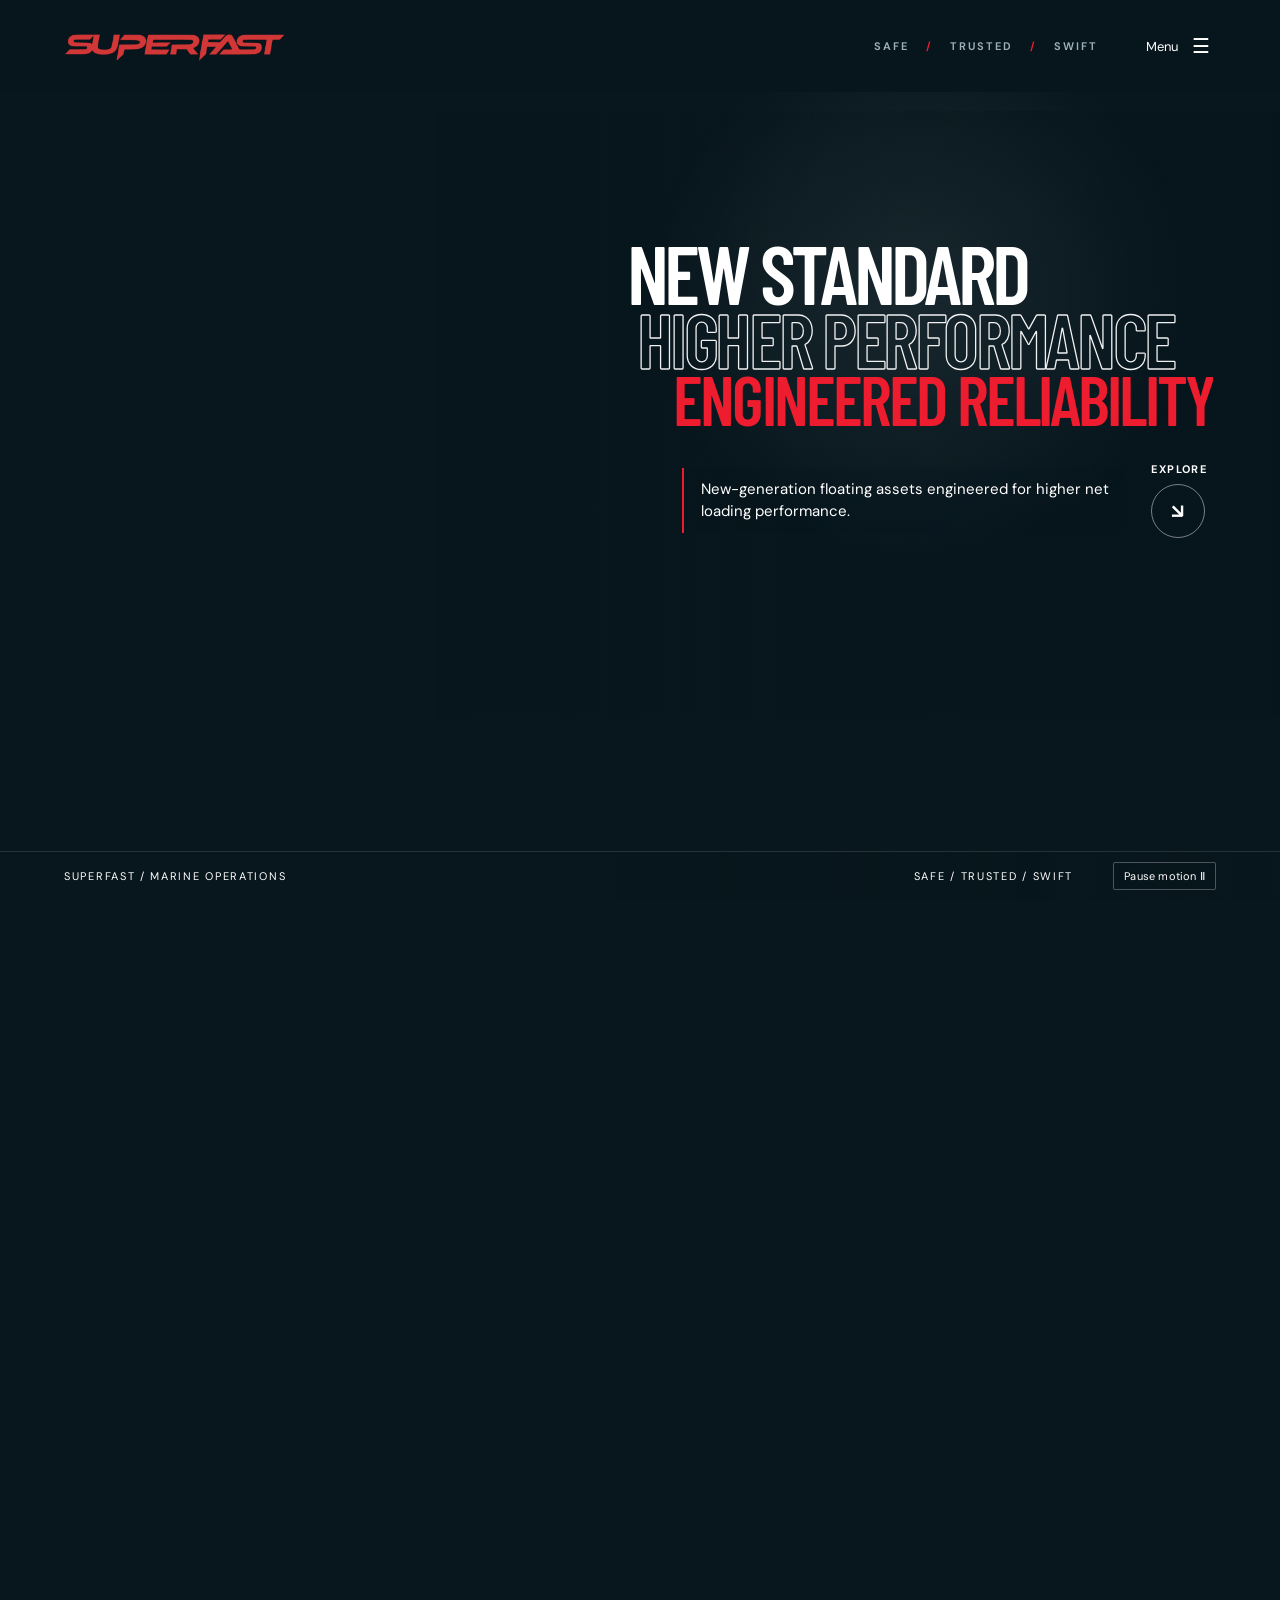
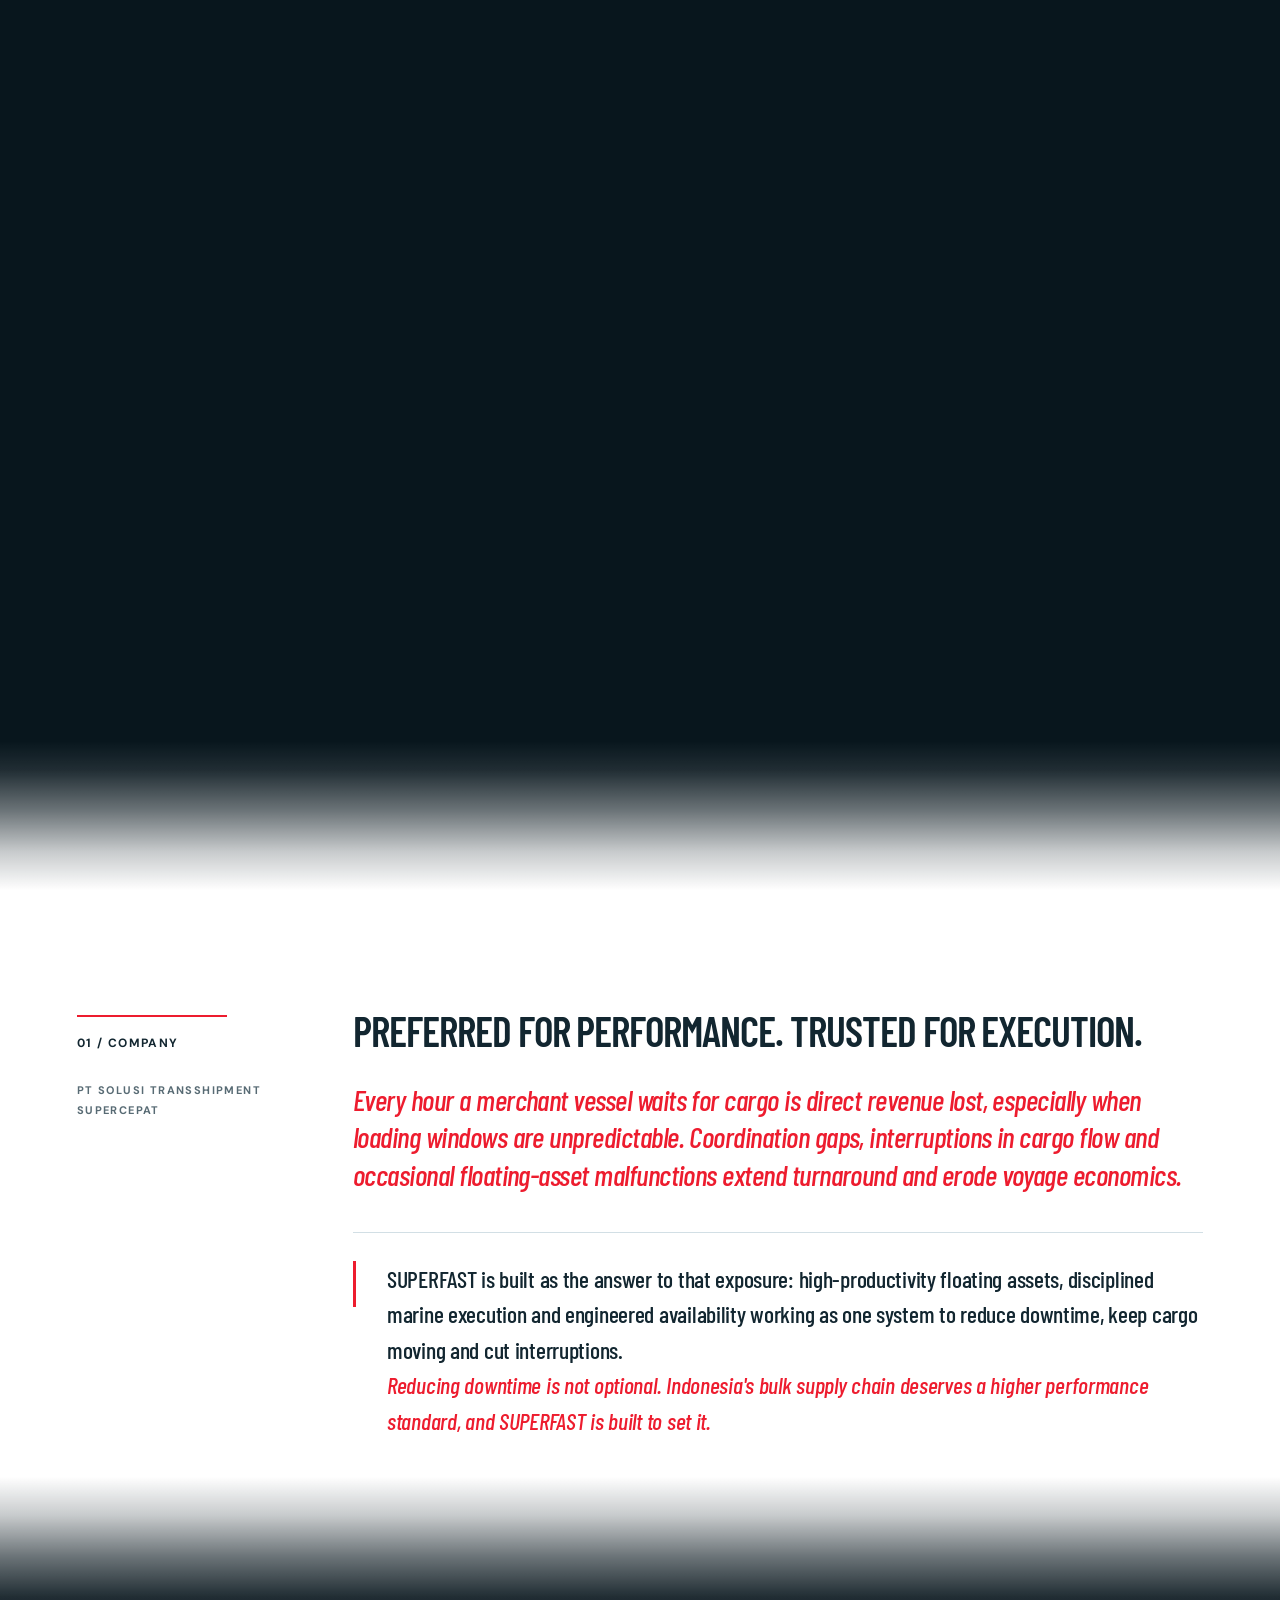
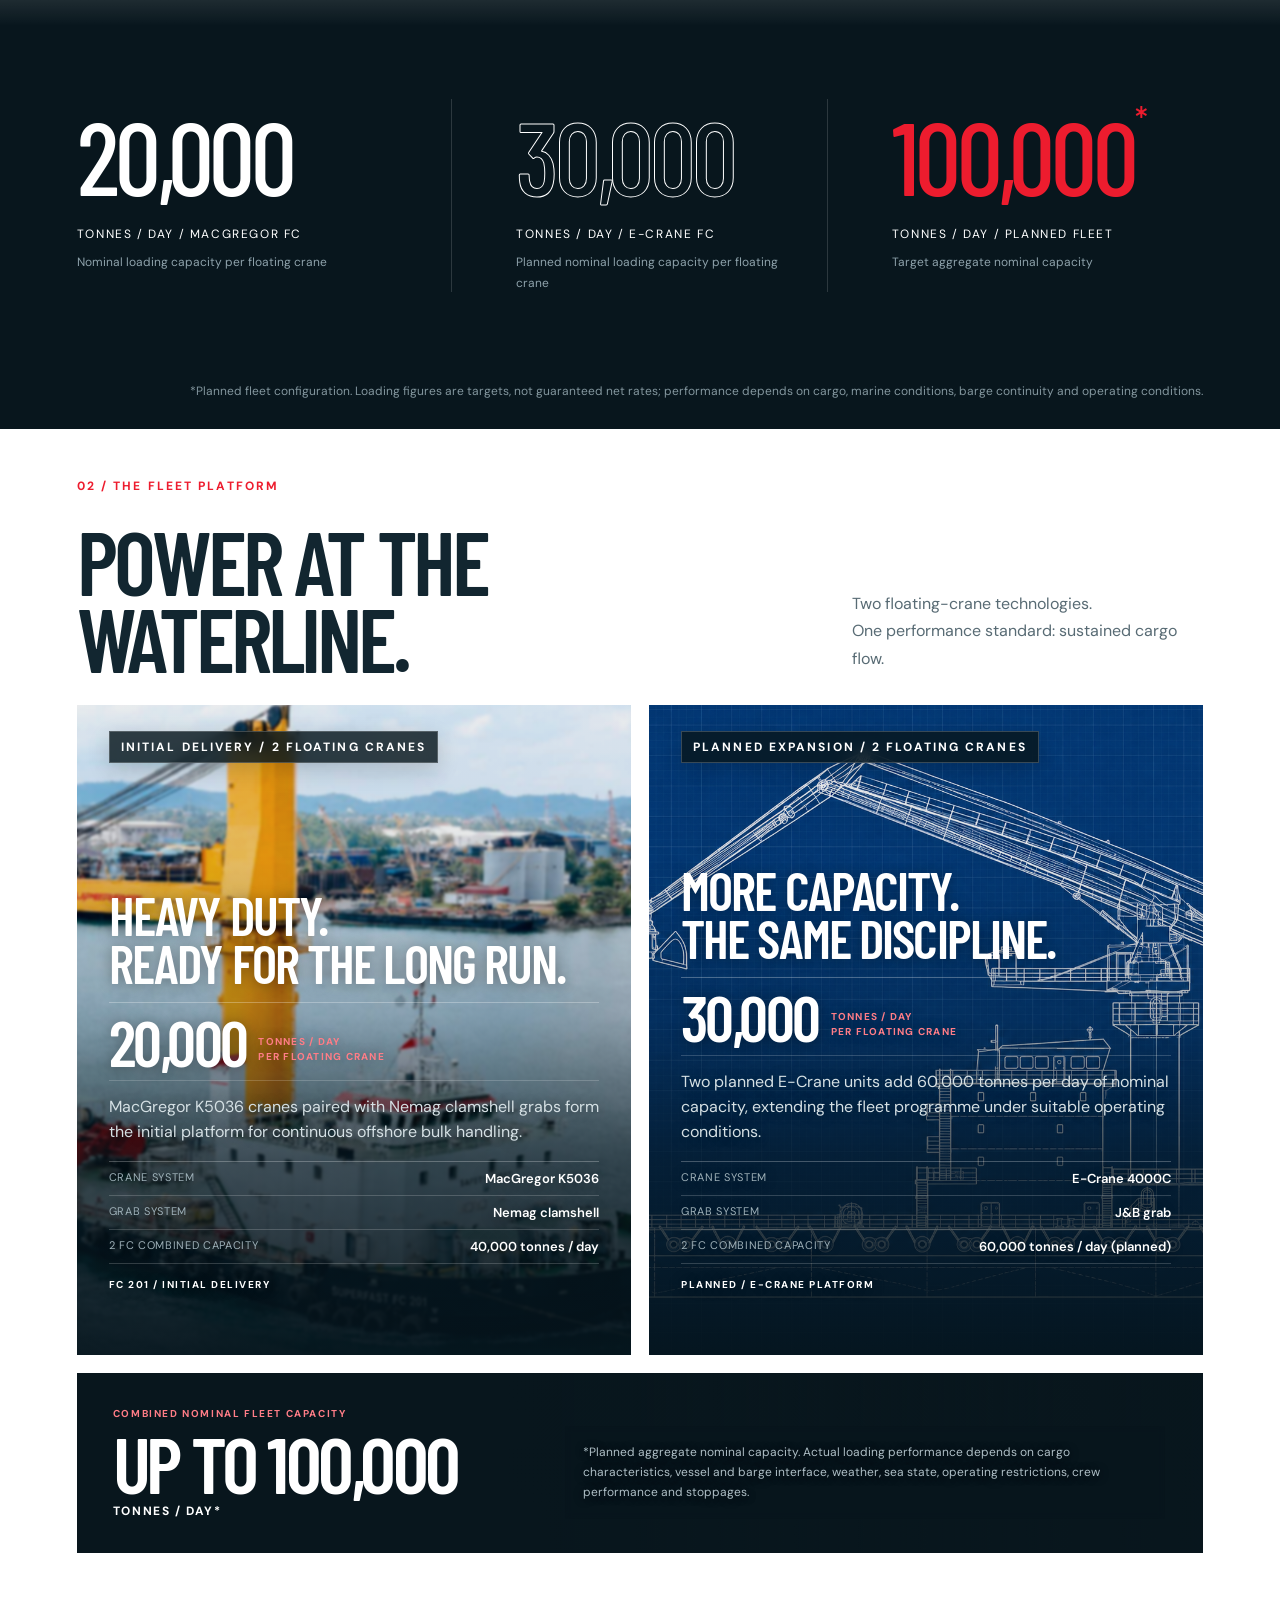
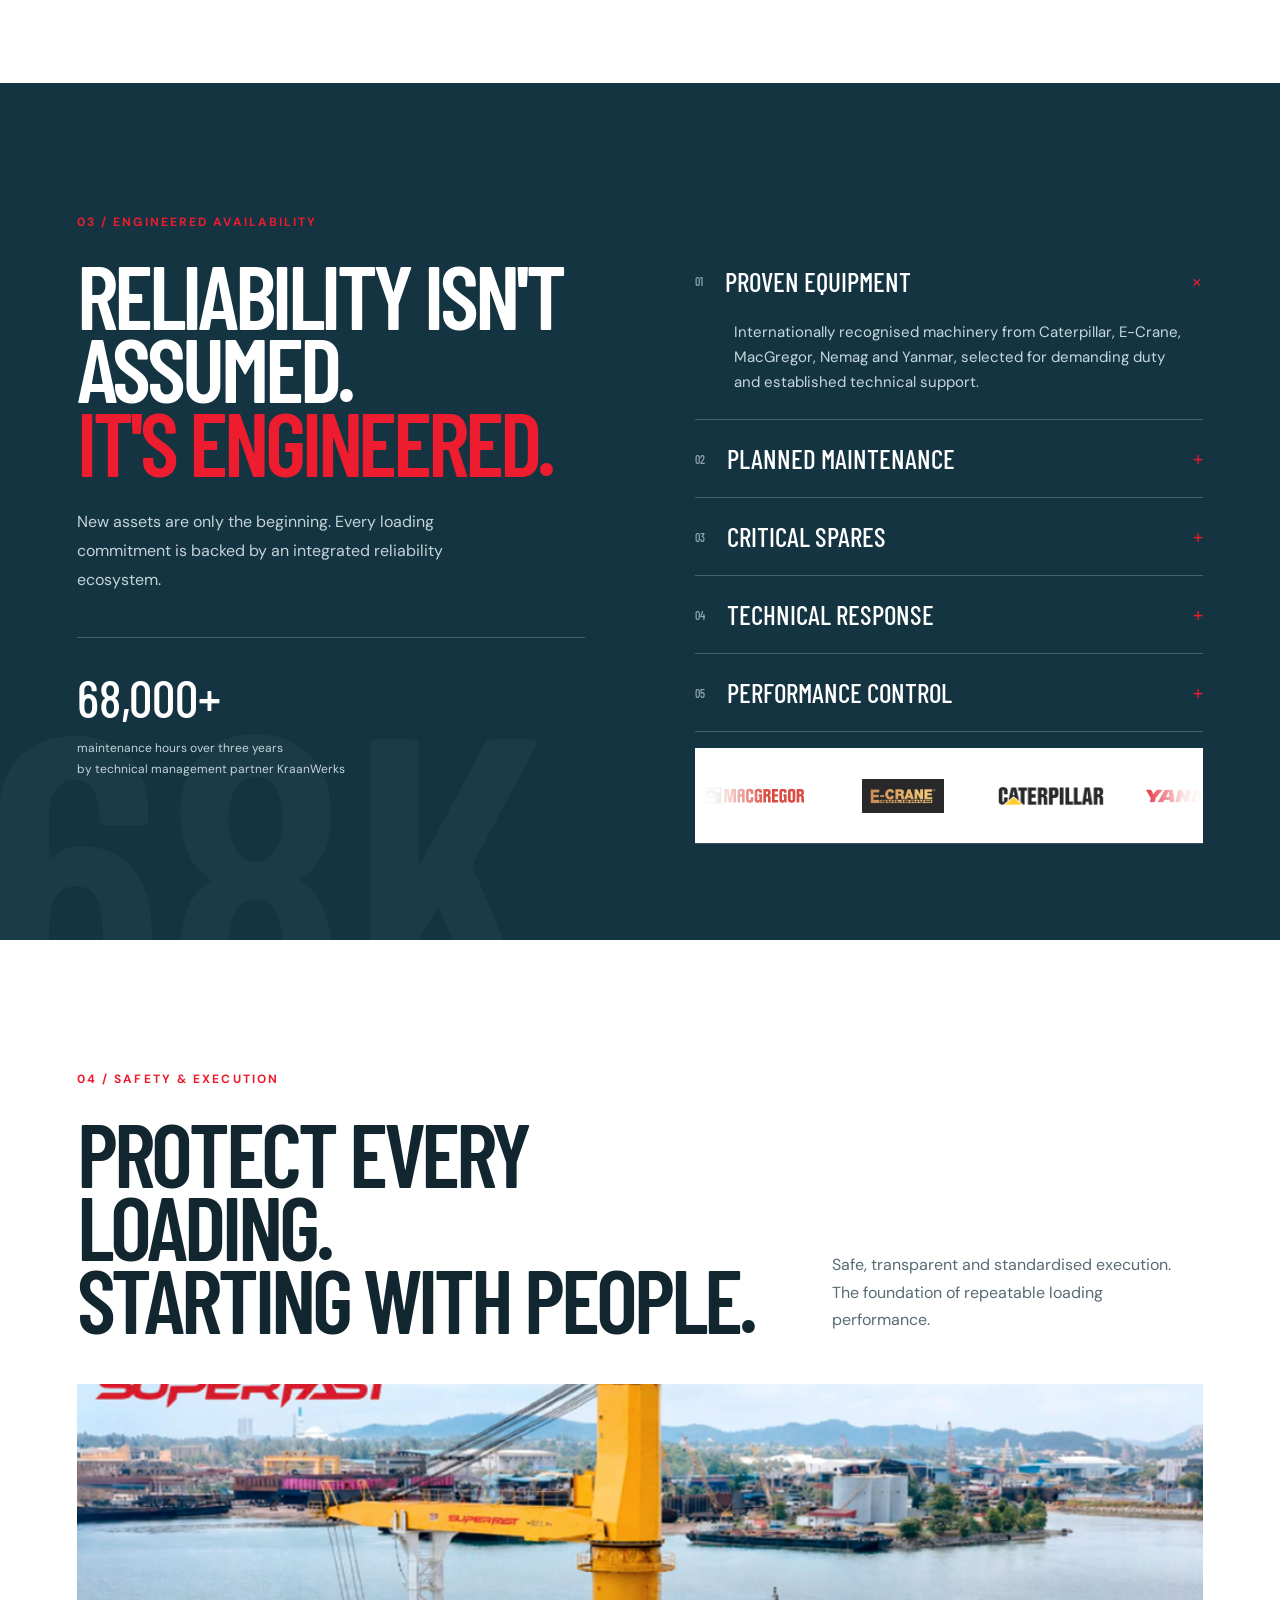
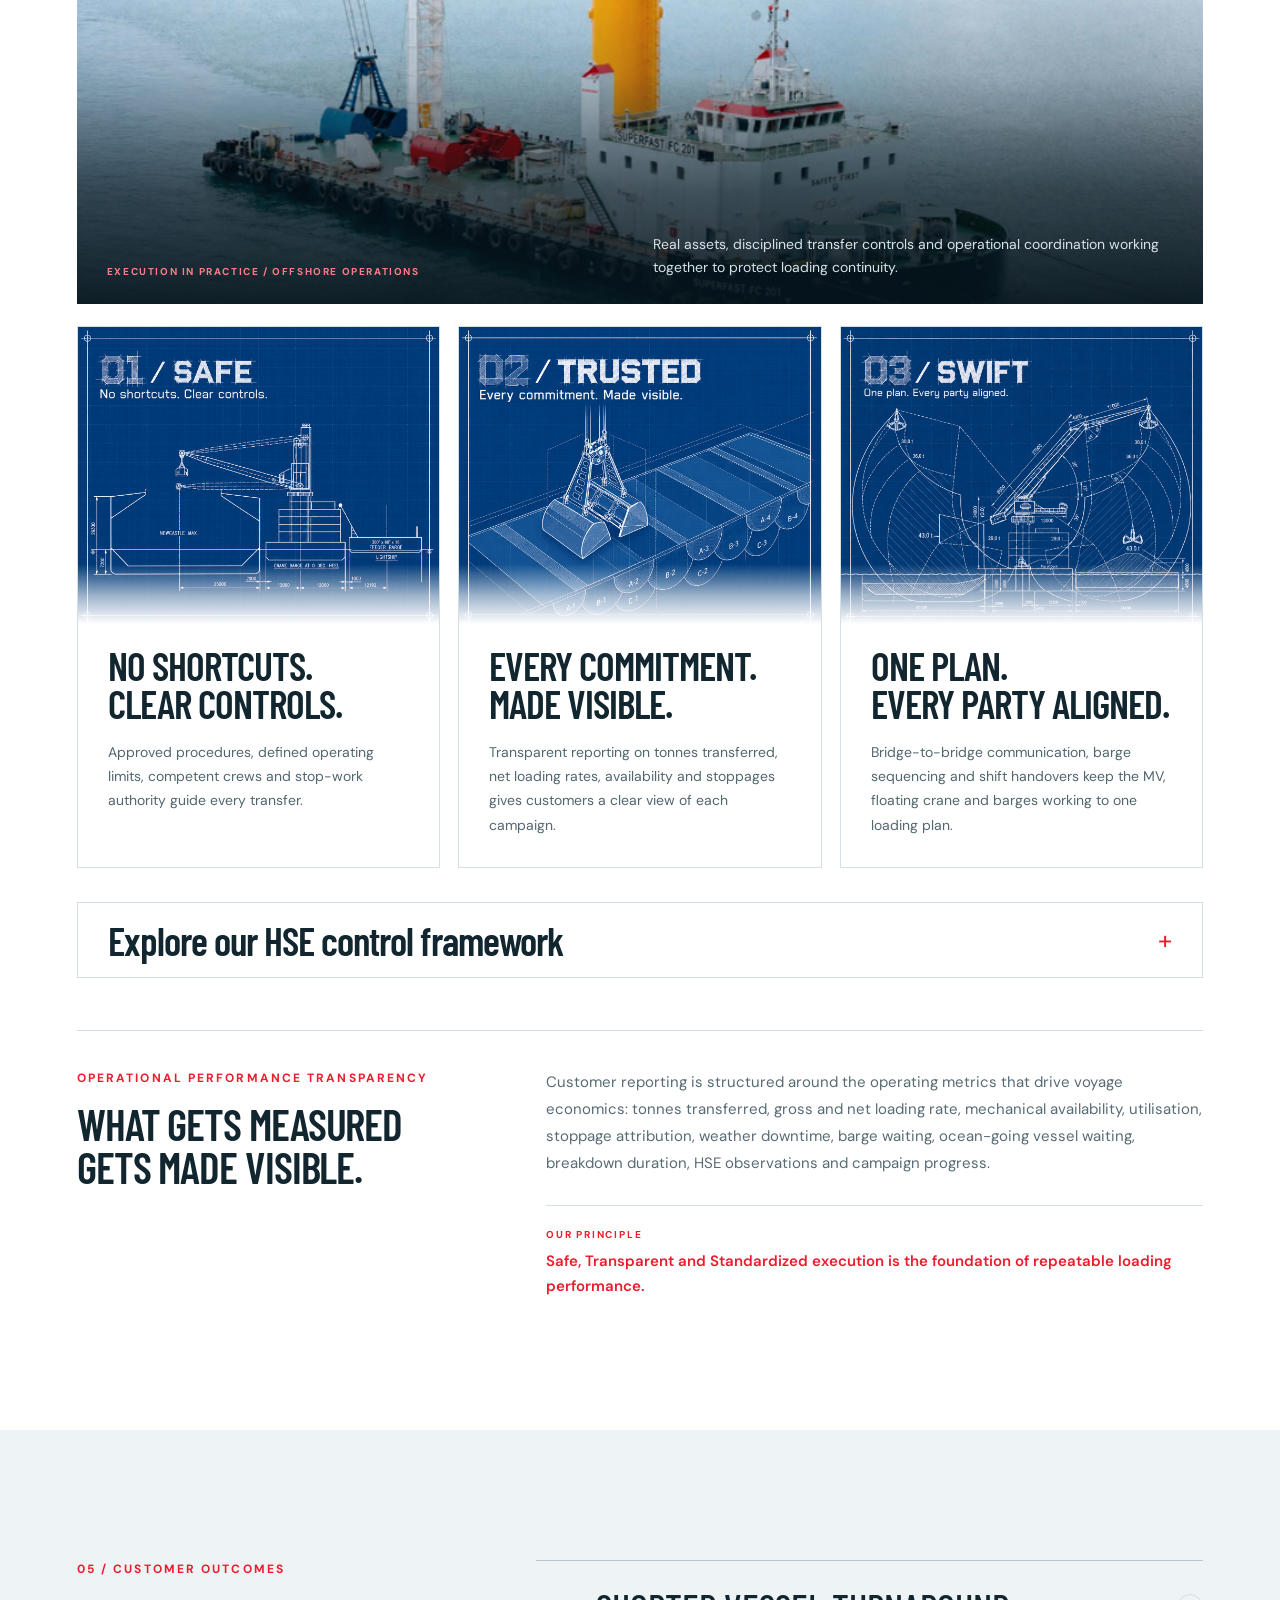
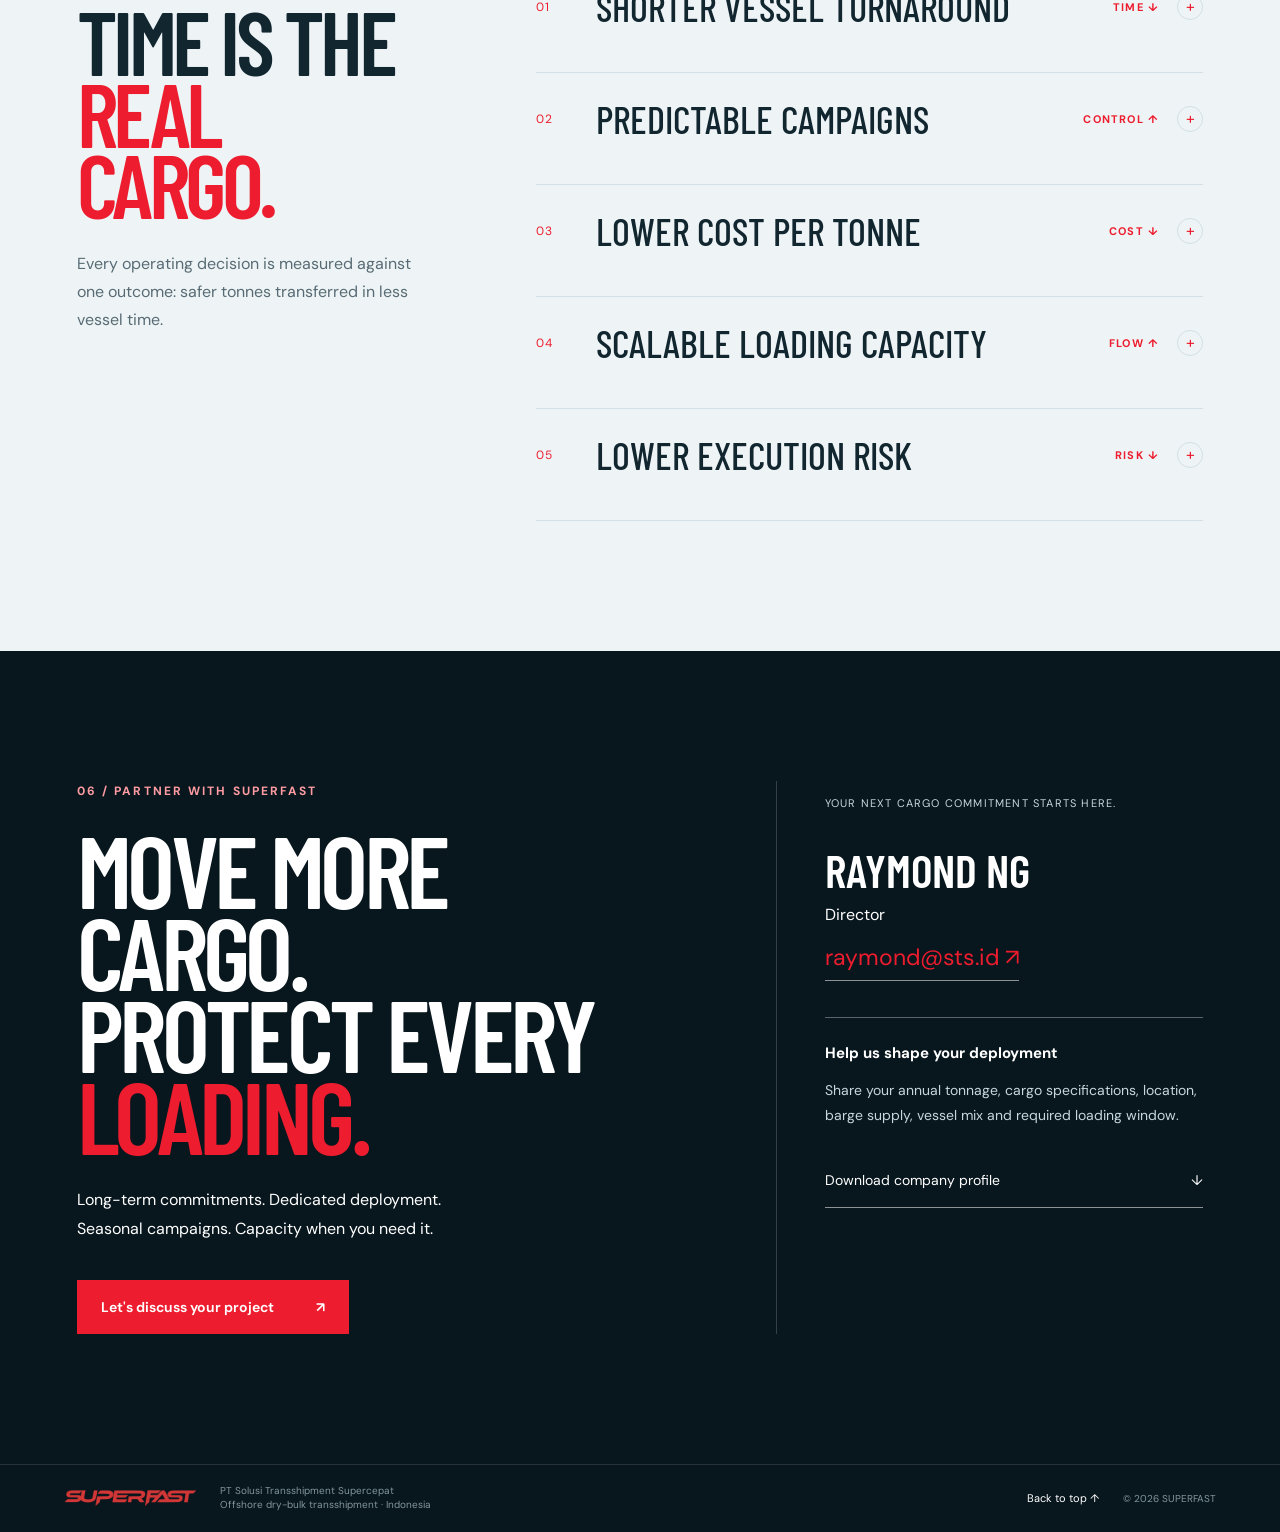
==== index.html @ 8147526f "Use local marquee logos and align performance principle markup" ====
<!doctype html>
<html lang="en">

<head>
    <meta charset="utf-8">
    <meta name="viewport" content="width=device-width,initial-scale=1">
    <meta name="theme-color" content="#ed1c2e">
    <title>SUPERFAST — The new standard in offshore transshipment</title>
    <meta name="description"
        content="New-generation floating assets. Higher net loading performance. Engineered availability. Safety-led execution. Discover SUPERFAST, Indonesia's offshore dry-bulk transshipment partner.">
    <link rel="icon"
        href="data:image/svg+xml,%3Csvg xmlns='http://www.w3.org/2000/svg' viewBox='0 0 40 40'%3E%3Crect width='40' height='40' fill='%23ed1c2e'/%3E%3Ctext x='8' y='30' font-family='Arial' font-size='30' font-weight='900' font-style='italic' fill='white'%3ES%3C/text%3E%3C/svg%3E">
    <link rel="preconnect" href="https://fonts.googleapis.com">
    <link rel="preconnect" href="https://fonts.gstatic.com" crossorigin>
    <link rel="stylesheet"
        href="https://fonts.googleapis.com/css2?family=Barlow+Condensed:wght@500;600;700&family=DM+Sans:wght@400;450;500;600;650;700&display=swap">
    <link rel="stylesheet" href="style.css?v=20260928-perf1">
    <link rel="stylesheet" href="revamp.css?v=20260930-hse3">
    <link rel="preload" as="image" href="assets/mobile-hero-superfast-v2.jpg" media="(max-width: 760px)"
        fetchpriority="high">
</head>

<body><a class="skip" href="#main">Skip to content</a>
    <header><a class="brand" href="#home" aria-label="SUPERFAST home"><img src="assets/logo.png"
                alt="SUPERFAST"></a><span class="header-promise">SAFE <i>/</i> TRUSTED <i>/</i> SWIFT</span>
        <nav aria-label="Main navigation" id="nav"><a href="#company">Company</a><a href="#fleet">Our fleet</a><a
                href="#reliability">Reliability</a><a href="#safety">Safety &amp; execution</a><a class="nav-contact"
                href="#contact">Let's talk <span>↗</span></a></nav><button class="menu" aria-expanded="false"
            aria-controls="nav">Menu <span>☰</span></button>
    </header>
    <main id="main">
        <div class="hero-company-flow">
            <div class="hero-flow-media" aria-hidden="true">
                <video class="hero-video hero-video-primary" id="hero-video" autoplay muted loop playsinline preload="auto"
                    disablepictureinpicture>
                    <source src="assets/tugboat-sts.mp4?v=20260923-11" type="video/mp4" media="(min-width: 761px)">
                </video>
                <video class="hero-video hero-video-zoom" id="hero-zoom-video" muted playsinline preload="metadata"
                    disablepictureinpicture>
                    <source src="assets/tugboat-zoom-out.mp4?v=20260923-11" type="video/mp4" media="(min-width: 761px)">
                </video>
            </div>
            <section class="hero" id="home" aria-label="SUPERFAST tugboat underway at sea">
                <div class="hero-stage">
                <div class="hero-overlay">
                    <!-- <p class="hero-kicker">NEW STANDARD, HIGHER PERFORMANCE, ENGINEERED RELIABILITY</p> -->
                    <h1 aria-label="New standard, higher performance, engineered reliability">
                        <span class="hero-line-one"><i>NEW STANDARD</i></span>
                        <span class="hero-line-two"><i>HIGHER PERFORMANCE</i></span>
                        <em class="hero-line-three"><i>ENGINEERED RELIABILITY</i></em>
                    </h1>
                    <div class="hero-copy">
                        <p>New-generation floating assets engineered for higher net loading performance.</p><a href="#fleet"
                            aria-label="Discover our fleet">EXPLORE <b>↘</b></a>
                    </div>
                </div>
                <div class="hero-caption"><span>SUPERFAST / MARINE OPERATIONS</span><span>SAFE / TRUSTED / SWIFT</span><button
                        id="motion" aria-pressed="false" aria-label="Pause hero video">Pause motion Ⅱ</button></div>
            </div>
        </section>
        <section class="intro section" id="company">
            <div class="section-label"><span>01 / COMPANY</span>
                <p>PT SOLUSI TRANSSHIPMENT<br>SUPERCEPAT</p>
            </div>
            <div class="company-story">
                <p class="eyebrow company-promise">PREFERRED FOR PERFORMANCE. TRUSTED FOR EXECUTION.</p>
                <div class="company-narrative">
                    <p class="company-problem"><em>Every hour a merchant vessel waits for cargo is direct revenue lost, especially when loading windows are unpredictable. Coordination gaps, interruptions in cargo flow and occasional floating-asset malfunctions extend turnaround and erode voyage economics. </em></p>
                    <div class="company-solution">
                        <p>SUPERFAST is built as the answer to that exposure: high-productivity floating assets, disciplined marine execution and engineered availability working as one system to reduce downtime, keep cargo moving and cut interruptions.</p>
                        <p class="company-problem"><em>Reducing downtime is not optional. Indonesia's bulk supply chain deserves a higher performance standard, and SUPERFAST is built to set it.</em></p>
                    </div>
                </div>
            </div>
        </section>
        </div>
        <section class="metrics" aria-label="Fleet programme figures">
            <div><strong>20,000</strong><span>TONNES / DAY / MACGREGOR FC</span><small>Nominal loading capacity per floating crane</small></div>
            <div><strong>30,000</strong><span>TONNES / DAY / E-CRANE FC</span><small>Planned nominal loading capacity per floating crane</small></div>
            <div><strong>100,000<span>*</span></strong><span>TONNES / DAY / PLANNED FLEET</span><small>Target aggregate nominal capacity</small></div>
        </section>
        <p class="capacity-note">*Planned fleet configuration. Loading figures are targets, not guaranteed net rates;
            performance depends on cargo, marine conditions, barge continuity and operating conditions.</p>
        <section id="fleet" class="fleet section">
            <div class="section-top">
                <div>
                    <p class="eyebrow">02 / THE FLEET PLATFORM</p>
                    <h2>Power at the waterline.</h2>
                </div>
                <p>Two floating-crane technologies.<br>One performance standard: sustained cargo flow.</p>
            </div>

            <div class="fleet-phase-grid">
                <article class="fleet-phase-card fleet-phase-initial">
                    <img class="fleet-phase-bg" src="assets/floating-crane.png"
                        alt="SUPERFAST FC 201 floating crane" loading="lazy">
                    <div class="fleet-phase-content">
                        <p class="eyebrow">INITIAL DELIVERY / 2 FLOATING CRANES</p>
                        <h3>Heavy duty.<br>Ready for the long run.</h3>
                        <div class="fleet-capacity" aria-label="20,000 tonnes per day per floating crane">
                            <strong>20,000</strong>
                            <span>TONNES / DAY<br>PER FLOATING CRANE</span>
                        </div>
                        <p class="fleet-phase-description">MacGregor K5036 cranes paired with Nemag clamshell grabs form the initial platform for continuous offshore bulk handling.</p>
                        <dl>
                            <div><dt>Crane system</dt><dd>MacGregor K5036</dd></div>
                            <div><dt>Grab system</dt><dd>Nemag clamshell</dd></div>
                            <div><dt>2 FC combined capacity</dt><dd>40,000 tonnes / day</dd></div>
                        </dl>
                        <span class="fleet-phase-tag">FC 201 / INITIAL DELIVERY</span>
                    </div>
                </article>

                <article class="fleet-phase-card fleet-phase-expansion">
                    <img class="fleet-phase-bg fleet-phase-drawing" src="assets/e-crane-planned-blueprint.png"
                        alt="Planned E-Crane floating crane platform" loading="lazy">
                    <div class="fleet-phase-content">
                        <p class="eyebrow">PLANNED EXPANSION / 2 FLOATING CRANES</p>
                        <h3>More capacity.<br>The same discipline.</h3>
                        <div class="fleet-capacity" aria-label="30,000 tonnes per day per planned floating crane">
                            <strong>30,000</strong>
                            <span>TONNES / DAY<br>PER FLOATING CRANE</span>
                        </div>
                        <p class="fleet-phase-description">Two planned E-Crane units add 60,000 tonnes per day of nominal capacity, extending the fleet programme under suitable operating conditions.</p>
                        <dl>
                            <div><dt>Crane system</dt><dd>E-Crane 4000C</dd></div>
                            <div><dt>Grab system</dt><dd>J&amp;B grab</dd></div>
                            <div><dt>2 FC combined capacity</dt><dd>60,000 tonnes / day (planned)</dd></div>
                        </dl>
                        <span class="fleet-phase-tag">PLANNED / E-CRANE PLATFORM</span>
                    </div>
                </article>
            </div>
            <!-- <div class="configurations">
                <div><span>01</span>
                    <h3>Floating Crane <h4>FC</h4></h3>
                    <p>Flexible single-grade barge-to-vessel transfer for geared or gearless ocean-going vessels.</p>
                </div>
                <div><span>02</span>
                    <h3>Floating Shiploader <h4>FSC</h4></h3>
                    <p>Crane-fed conveying and controlled shiploading for high-volume, single-grade transshipment.</p>
                </div>
                <div><span>03</span>
                    <h3>Floating Loading Facility <h4>FLF</h4></h3>
                    <p>Multiple barge streams, controlled blending and continuous loading on one offshore platform.</p>
                </div>
            </div> -->
            <div class="fleet-total" aria-label="Combined planned fleet nominal capacity">
                <div>
                    <span>COMBINED NOMINAL FLEET CAPACITY</span>
                    <strong>UP TO 100,000</strong>
                    <b>TONNES / DAY*</b>
                </div>
                <p>*Planned aggregate nominal capacity. Actual loading performance depends on cargo characteristics, vessel and barge interface, weather, sea state, operating restrictions, crew performance and stoppages.</p>
            </div>
        </section>
        <section class="reliability section" id="reliability">
            <div class="reliability-title">
                <p class="eyebrow">03 / ENGINEERED AVAILABILITY</p>
                <h2>Reliability isn't assumed.<br><em>It's engineered.</em></h2>
                <p>New assets are only the beginning. Every loading commitment is backed by an integrated reliability
                    ecosystem.</p>
                <div class="hours"><strong>68,000+</strong><span>maintenance hours over three years<br>by technical
                        management partner KraanWerks</span></div>
            </div>
            <div class="reliability-list">
                <details name="reliability" open data-showcase="equipment">
                    <summary><span>01</span> Proven equipment <b>+</b></summary>
                    <p>Internationally recognised machinery from Caterpillar, E-Crane, MacGregor, Nemag and Yanmar,
                        selected for demanding duty and established technical support.</p>
                </details>
                <details name="reliability" data-showcase="maintenance">
                    <summary><span>02</span> Planned maintenance <b>+</b></summary>
                    <p>CMMS-controlled inspections, preventive maintenance and condition monitoring aligned to running
                        hours, equipment condition and loading commitments.</p>
                </details>
                <details name="reliability" data-showcase="critical">
                    <summary><span>03</span> Critical spares <b>+</b></summary>
                    <p>Risk-ranked critical spares, wire ropes and wear components planned against failure consequence
                        and lead time to protect return-to-service time.</p>
                </details>
                <details name="reliability" data-showcase="response">
                    <summary><span>04</span> Technical response <b>+</b></summary>
                    <p>Crane specialists, strategically positioned service personnel, remote diagnostics and field
                        intervention support fault isolation and operational recovery.</p>
                </details>
                <details name="reliability" data-showcase="performance">
                    <summary><span>05</span> Performance control <b>+</b></summary>
                    <p>Loading rates, mechanical availability, utilisation, equipment condition and delay attribution
                        are reviewed to drive corrective action and continuous improvement.</p>
                </details>

                <div class="reliability-showcase" data-active-showcase="equipment">
                    <div class="reliability-showcase-panel is-active" data-showcase-panel="equipment">
                        <div class="equipment-marquee" aria-label="Equipment brands">
                            <div class="equipment-marquee-track">

                        <div class="equipment-logo-set">
                            <div class="equipment-logo"><img src="assets/brand/macgregor.svg" alt="MacGregor" decoding="async"><span>MacGregor</span></div>
                            <div class="equipment-logo ecrane-logo"><img src="assets/brand/E-Crane.jpg" alt="E-Crane" decoding="async"><span>E-Crane</span></div>
                            <div class="equipment-logo"><img src="assets/brand/Caterpillar.webp" alt="Caterpillar" decoding="async"><span>Caterpillar</span></div>
                            <div class="equipment-logo"><img src="assets/brand/Yanmar.svg.webp" alt="Yanmar" decoding="async"><span>Yanmar</span></div>
                            <div class="equipment-logo"><img src="assets/brand/SEM.png" alt="SEM" decoding="async"><span>SEM</span></div>
                            <div class="equipment-logo"><img src="assets/brand/nemag.png" alt="Nemag" decoding="async"><span>Nemag</span></div>
                            <div class="equipment-logo"><img src="assets/brand/j%26B.png" alt="J&amp;B Grijpers" decoding="async"><span>J&amp;B</span></div>
                            <div class="equipment-logo"><img src="assets/brand/weihua.png" alt="Weihua" decoding="async"><span>Weihua</span></div>
                        </div>
</div>
                            </div>
                        </div>
                    </div>

                    <figure class="reliability-showcase-panel reliability-photo-panel" data-showcase-panel="maintenance">
                        <img src="assets/planned-expansion-operations.jpg"
                            alt="Planned maintenance and equipment-health monitoring during offshore loading operations" loading="lazy" decoding="async">
                    </figure>

                    <figure class="reliability-showcase-panel reliability-photo-panel" data-showcase-panel="critical">
                        <img src="https://kraanwerks.com/wp-content/uploads/2024/08/Gearbox-overhaul.jpg"
                            alt="Gearbox overhaul and critical spare maintenance work" loading="lazy" decoding="async">
                    </figure>

                    <figure class="reliability-showcase-panel reliability-photo-panel" data-showcase-panel="response">
                        <img src="https://kraanwerks.com/wp-content/uploads/2024/12/Rg-7-Team-Group-photo.jpg"
                            alt="Technical response team supporting offshore crane operations" loading="lazy" decoding="async">
                    </figure>

                    <figure class="reliability-showcase-panel reliability-photo-panel" data-showcase-panel="performance">
                        <img src="https://kraanwerks.com/wp-content/uploads/2024/04/IMG-20230309-WA0010.jpg"
                            alt="Operational performance monitoring during floating-crane loading operations" loading="lazy" decoding="async">
                    </figure>
                </div>
            </div>
        </section>
        <section class="safety section" id="safety">
            <div class="section-top">
                <div>
                    <p class="eyebrow">04 / SAFETY &amp; EXECUTION</p>
                    <h2>Protect every loading. <br>Starting with people.</h2>
                </div>
                <p>Safe, transparent and standardised execution.<br>The foundation of repeatable loading performance.</p>
            </div>

            <figure class="execution-visual">
                <img src="assets/floating-crane.png"
                    alt="SUPERFAST floating crane in offshore operating conditions" loading="lazy">
                <figcaption>
                    <span>EXECUTION IN PRACTICE / OFFSHORE OPERATIONS</span>
                    <p>Real assets, disciplined transfer controls and operational coordination working together to protect loading continuity.</p>
                </figcaption>
            </figure>

            <div class="promise-grid">
                <article aria-label="01 / SAFE — No shortcuts. Clear controls.">
                    <div class="promise-visual">
                        <img src="assets/1safe.png" alt="SAFE offshore transfer blueprint showing a controlled transfer path and safety exclusion zone" loading="lazy">
                    </div>
                    <div class="promise-copy">
                        <h3>No shortcuts.<br>Clear controls.</h3>
                        <p>Approved procedures, defined operating limits, competent crews and stop-work authority guide every transfer.</p>
                    </div>
                </article>
                <article aria-label="02 / TRUSTED — Every commitment. Made visible.">
                    <div class="promise-visual">
                        <img src="assets/2trusted.png" alt="TRUSTED offshore transfer blueprint showing tracked cargo flow and campaign visibility" loading="lazy">
                    </div>
                    <div class="promise-copy">
                        <h3>Every commitment.<br>Made visible.</h3>
                        <p>Transparent reporting on tonnes transferred, net loading rates, availability and stoppages gives customers a clear view of each campaign.</p>
                    </div>
                </article>
                <article aria-label="03 / SWIFT — One plan. Every party aligned.">
                    <div class="promise-visual">
                        <img src="assets/3swift.png" alt="SWIFT offshore transfer blueprint showing an optimised transfer sequence for sustained cargo flow" loading="lazy">
                    </div>
                    <div class="promise-copy">
                        <h3>One plan.<br>Every party aligned.</h3>
                        <p>Bridge-to-bridge communication, barge sequencing and shift handovers keep the MV, floating crane and barges working to one loading plan.</p>
                    </div>
                </article>
            </div>

            <details class="hse hse-static">
                <summary>Explore our HSE control framework <span>+</span></summary>
                <div>
                    <ul class="hse-control-list">
                        <li>Project-specific marine assurance, HAZID and cargo-transfer risk assessment before mobilisation and start-up.</li>
                        <li>Approved SOPs, permit-to-work controls, defined operating limits, bridge-to-bridge communications and stop-work authority.</li>
                        <li>Competency-based crew deployment, job safety analysis and task-specific toolbox talks before critical activities.</li>
                        <li>Planned inspection and assurance of cranes, grabs, wire ropes, lifting appliances, mooring systems and safety-critical machinery.</li>
                        <li>Near-miss, incident/accident and defect reporting linked to root-cause review, corrective action and fleet-wide learning.</li>
                        <li>Environmental controls for spill prevention, waste management, dust suppression and cargo containment, aligned with applicable statutory and project requirements.</li>
                    </ul>
                </div>
            </details>

            <div class="performance-transparency">
                <div class="performance-transparency-head">
                    <p class="eyebrow">OPERATIONAL PERFORMANCE TRANSPARENCY</p>
                    <h3>What gets measured<br>gets made visible.</h3>
                </div>
                <div class="performance-transparency-body">
                    <p>Customer reporting is structured around the operating metrics that drive voyage economics: tonnes transferred, gross and net loading rate, mechanical availability, utilisation, stoppage attribution, weather downtime, barge waiting, ocean-going vessel waiting, breakdown duration, HSE observations and campaign progress.</p>
                    <p class="performance-principle"><span>OUR PRINCIPLE</span><em>Safe, Transparent and Standardized execution is the foundation of repeatable loading performance.</em></p>
                </div>
            </div>
        </section>
        <section class="outcomes section" aria-labelledby="outcomes-title">
            <div class="outcomes-lead">
                <p class="eyebrow">05 / CUSTOMER OUTCOMES</p>
                <h2 id="outcomes-title">Time is the<br><em>real cargo.</em></h2>
                <p>Every operating decision is measured against one outcome: safer tonnes transferred in less vessel
                    time.</p>
            </div>
            <div class="outcome-list">
                <article class="outcome-card">
                    <button class="outcome-toggle" type="button" aria-expanded="false">
                        <span>01</span><h3>Shorter vessel turnaround</h3><b>TIME ↓</b><i aria-hidden="true">+</i>
                    </button>
                    <div class="outcome-detail">
                        <p>Higher sustained net loading rates reduce <em>merchant vessel</em> time at anchorage and associated demurrage exposure.</p>
                    </div>
                </article>
                <article class="outcome-card">
                    <button class="outcome-toggle" type="button" aria-expanded="false">
                        <span>02</span><h3>Predictable campaigns</h3><b>CONTROL ↑</b><i aria-hidden="true">+</i>
                    </button>
                    <div class="outcome-detail">
                        <p>Mechanical availability, barge-flow visibility and disciplined stoppage control <em>take the uncertainty out of loading windows</em>, improving shipment planning and schedule confidence.</p>
                    </div>
                </article>
                <article class="outcome-card">
                    <button class="outcome-toggle" type="button" aria-expanded="false">
                        <span>03</span><h3>Lower cost per tonne</h3><b>COST ↓</b><i aria-hidden="true">+</i>
                    </button>
                    <div class="outcome-detail">
                        <p>Higher throughput and fewer unplanned stoppages spread fixed operating cost across <em>more tonnes transferred</em>.</p>
                    </div>
                </article>
                <article class="outcome-card">
                    <button class="outcome-toggle" type="button" aria-expanded="false">
                        <span>04</span><h3>Scalable loading capacity</h3><b>FLOW ↑</b><i aria-hidden="true">+</i>
                    </button>
                    <div class="outcome-detail">
                        <p>A multi-asset fleet, <em> 40,000 tonnes/day initially to 100,000 tonnes/day planned</em>, allows capacity to be matched to committed volumes, shipment peaks and project growth.</p>
                    </div>
                </article>
                <article class="outcome-card">
                    <button class="outcome-toggle" type="button" aria-expanded="false">
                        <span>05</span><h3>Lower execution risk</h3><b>RISK ↓</b><i aria-hidden="true">+</i>
                    </button>
                    <div class="outcome-detail">
                        <p>Proven OEM equipment, planned maintenance, critical spares and controlled procedures <em>reduce the likelihood and impact of breakdowns, stoppages and incidents.</em></p>
                    </div>
                </article>
            </div>
        </section>
        <section class="contact section" id="contact">
            <div>
                <p class="eyebrow light">06 / PARTNER WITH SUPERFAST</p>
                <h2>Move More Cargo.<br>Protect Every<br><em>Loading.</em></h2>
                <p>Long-term commitments. Dedicated deployment.<br>Seasonal campaigns. Capacity when you need it.</p><a
                    class="button white" href="mailto:raymond@sts.id">Let's discuss your project <span>↗</span></a>
            </div>
            <div class="contact-info"><span>YOUR NEXT CARGO COMMITMENT STARTS HERE.</span>
                <h3>Raymond NG</h3>
                <p>Director</p><a href="mailto:raymond@sts.id">raymond@sts.id ↗</a>
                <div class="assessment">
                    <h4>Help us shape your deployment</h4>
                    <p>Share your annual tonnage, cargo specifications, location, barge supply, vessel mix and required
                        loading window.</p>
                </div><a class="profile-link" href="assets/SUPERFAST-company-profile.pdf" download>Download company
                    profile <span>↓</span></a>
            </div>
        </section>
    </main>
    <footer><a class="brand" href="#home" aria-label="SUPERFAST back to top"><img src="assets/logo.png"
                alt="SUPERFAST"></a>
        <p>PT Solusi Transshipment Supercepat<br>Offshore dry-bulk transshipment · Indonesia</p><a href="#home">Back to
            top ↑</a><small>© <span id="year">2026</span> SUPERFAST</small>
    </footer>
    <script type="module" src="app.js?v=20260930-hse2"></script>
</body>

</html>
---- style.css ----
:root{--red:#ed1c2e;--ink:#122630;--paper:#f1f8fb;--muted:#586b74;--line:#d2dfe5}*{box-sizing:border-box}html{scroll-behavior:smooth;scroll-padding-top:88px}body{margin:0;color:var(--ink);font-family:'DM Sans',Arial,sans-serif;background:#fff}a{color:inherit;text-decoration:none}button{font:inherit;cursor:pointer}button,a,summary{-webkit-tap-highlight-color:transparent}a:focus-visible,button:focus-visible,summary:focus-visible{outline:3px solid var(--red);outline-offset:5px}header{height:88px;background:#fff;display:flex;align-items:center;justify-content:space-between;padding:0 5%;position:sticky;top:0;z-index:20;border-bottom:1px solid #edf0f2}.brand{display:block;width:220px;height:48px;overflow:hidden;position:relative;flex-shrink:0}.brand img{position:absolute;width:250px;height:125px;max-width:none;left:-15px;top:-38px}nav{display:flex;align-items:center;gap:32px;font-size:14px;font-weight:600}nav>a{padding:12px 0}nav>a:hover{color:var(--red)}nav .nav-contact{background:var(--red);color:white;padding:14px 22px;margin-left:8px}.nav-contact span{margin-left:25px}.menu{display:none}.hero{min-height:680px;height:calc(100svh - 88px);max-height:930px;position:relative;isolation:isolate;overflow:hidden;color:white;background:#243e48}.hero-image,#ocean,.hero-shade{position:absolute;inset:0;z-index:-1}.hero-image{background:url('assets/floating-crane.png') center 57%/cover;transform:scale(1.055)}#ocean{opacity:0;transition:opacity 1s}#ocean.ready{opacity:1}#ocean canvas{width:100%;height:100%;display:block}.hero-shade{background:linear-gradient(90deg,rgba(8,25,33,.86) 0%,rgba(8,25,33,.64) 34%,rgba(8,25,33,.08) 75%),linear-gradient(0deg,rgba(8,25,33,.72),transparent 36%)}.hero-content{padding:8vh 6% 100px;position:relative}.eyebrow{font-size:12px;letter-spacing:2.1px;font-weight:700;color:var(--red);margin:0 0 26px;line-height:1.6}.light{color:#fff}.hero .eyebrow:before{content:'';display:inline-block;width:27px;height:2px;background:var(--red);vertical-align:middle;margin-right:14px}h1,h2,h3,p{margin-top:0}h1{font-family:'Barlow Condensed','Arial Narrow',sans-serif;text-transform:uppercase;font-size:clamp(62px,6.5vw,112px);line-height:.96;font-weight:600;letter-spacing:-1.2px;margin-bottom:26px}em{font-style:normal;color:var(--red)}.hero-description{font-size:17px;line-height:1.65;color:#e1eaf0}.button{display:inline-flex;gap:42px;align-items:center;padding:18px 24px;font-size:14px;font-weight:650;transition:transform .2s,background .2s}.button:hover{transform:translateY(-3px)}.red{background:var(--red);color:#fff}.red:hover{background:#d61425}.hero-bottom{position:absolute;bottom:0;left:6%;right:6%;padding:25px 0;display:flex;justify-content:space-between;border-top:1px solid #ffffff4a;font-size:12px;letter-spacing:1.5px;align-items:center}.hero-bottom i{font-style:normal;color:var(--red);margin:0 14px}.hero-bottom a span{margin-left:18px}.hero-bottom button{background:transparent;border:0;color:#fff;font-size:12px;display:flex;gap:20px;align-items:center}.section{padding:105px 6%}.intro{display:grid;grid-template-columns:1fr 2fr;gap:65px;background:var(--paper)}.section-label{font-size:12px;letter-spacing:1.4px;font-weight:700}.section-label>span{display:block;border-top:2px solid var(--red);padding-top:18px;width:150px}.section-label p{margin-top:30px;color:var(--muted);line-height:1.8;font-size:11px}h2{font-size:clamp(40px,4.4vw,68px);font-weight:500;line-height:1.06;letter-spacing:-2.5px;margin-bottom:30px}.intro-copy{display:grid;grid-template-columns:1fr 1fr;gap:36px;color:var(--muted);line-height:1.8;font-size:16px}.intro-copy p{margin-bottom:0}.metrics{display:grid;grid-template-columns:repeat(3,1fr);padding:48px 6%;background:var(--red);color:#fff}.metrics>div{padding:0 40px;border-right:1px solid #ffffff55}.metrics>div:first-child{padding-left:0}.metrics>div:last-child{border:0}.metrics strong{font-family:'Barlow Condensed',sans-serif;font-size:clamp(50px,5.5vw,82px);font-weight:500;line-height:1.1;display:block}.metrics strong span{font-size:35px;vertical-align:top}.metrics>div>span{display:block;font-size:12px;letter-spacing:1.6px;margin:14px 0 8px}.metrics small{font-size:12px;color:#ffebed}.capacity-note{padding:18px 6%;font-size:12px;line-height:1.6;color:var(--muted);margin:0;background:var(--paper)}.section-top{display:flex;justify-content:space-between;align-items:flex-end;gap:40px;margin-bottom:48px}.section-top h2{margin:0}.section-top>p{font-size:16px;line-height:1.7;color:var(--muted);max-width:380px;margin-bottom:3px}.fleet-layout{display:grid;grid-template-columns:1.15fr 1fr;gap:70px;align-items:stretch}.fleet-photo{position:relative;min-height:440px;overflow:hidden;background:var(--paper)}.fleet-photo img{width:100%;height:100%;object-fit:cover;object-position:52% 50%;position:absolute;transition:transform 1s}.fleet-photo:hover img{transform:scale(1.035)}.fleet-photo>span{position:absolute;bottom:0;left:0;right:0;padding:20px 24px;background:#132c36e8;color:#fff;font-size:12px;letter-spacing:1px;display:flex;justify-content:space-between}.fleet-info{padding:0 0 10px}.tabs{display:flex;border-bottom:1px solid var(--line);margin-bottom:30px;gap:28px}.tabs button{padding:0 0 16px;background:none;border:0;border-bottom:2px solid transparent;color:var(--muted);font-size:14px}.tabs button[aria-selected=true]{border-color:var(--red);color:var(--ink);font-weight:700}.fleet-info .eyebrow{font-size:11px;letter-spacing:1.4px;margin-bottom:16px}.fleet-info h3{font-size:36px;line-height:1.15;font-weight:500;letter-spacing:-1px;margin-bottom:18px}.fleet-info p:not(.eyebrow){color:var(--muted);font-size:15px;line-height:1.7}dl{font-size:13px;margin:26px 0}dl>div{display:flex;justify-content:space-between;gap:20px;padding:12px 0;border-bottom:1px solid var(--line)}dt{color:var(--muted)}dd{margin:0;font-weight:600;text-align:right}.text-link{font-size:14px;font-weight:700;display:flex;justify-content:space-between;padding:10px 0;color:var(--red)}.configurations{display:grid;grid-template-columns:repeat(3,1fr);gap:36px;margin-top:65px}.configurations>div{position:relative;border-top:1px solid var(--line);padding-top:25px}.configurations span{color:var(--red);font-size:12px}.configurations h3{font-size:22px;font-weight:500;margin:18px 0 15px}.configurations p{font-size:14px;line-height:1.7;color:var(--muted);max-width:300px}.configurations b{position:absolute;right:0;top:21px;font-size:12px;color:#627680;font-weight:500}.small-note{font-size:12px;color:var(--muted);margin:24px 0 0}.reliability{background:var(--ink);color:#fff;display:grid;grid-template-columns:1fr 1fr;gap:110px}.reliability-title>p:not(.eyebrow){color:#b8c9d1;max-width:420px;line-height:1.8}.hours{border-top:1px solid #ffffff30;padding-top:28px;margin-top:42px}.hours strong{font-size:52px;font-family:'Barlow Condensed',sans-serif;font-weight:500;display:block}.hours span{font-size:12px;line-height:1.8;color:#b8c9d1;display:block;margin-top:10px}.reliability-list{padding-top:30px}details{border-bottom:1px solid #ffffff35}summary{list-style:none;cursor:pointer;display:flex;align-items:center;padding:25px 0;font-size:20px;gap:22px}summary::-webkit-details-marker{display:none}summary span{font-size:12px;color:#a1b6c0}summary b{margin-left:auto;font-size:23px;font-weight:400;color:var(--red)}details[open] summary b{transform:rotate(45deg)}details p{padding:0 10px 10px 39px;color:#b8c9d1;line-height:1.8;font-size:15px}.safety{background:var(--paper)}.promise-grid{display:grid;grid-template-columns:repeat(3,1fr);gap:45px;margin-top:60px}.promise-grid article{padding-top:24px;border-top:2px solid var(--red)}.promise-number{font-size:12px;color:var(--red);letter-spacing:1.5px;font-weight:700}.promise-grid h3{font-size:29px;font-weight:500;line-height:1.2;margin:30px 0 20px;letter-spacing:-.7px}.promise-grid p{font-size:15px;line-height:1.8;color:var(--muted)}.hse{border-color:var(--line);border-top:1px solid var(--line);margin-top:40px}.hse summary{font-size:16px;justify-content:space-between}.hse summary span{font-size:24px;color:var(--red)}.hse>div{display:grid;grid-template-columns:1fr 1fr;gap:45px}.hse p{padding:0;color:var(--muted)}.contact{background:var(--red);color:#fff;display:grid;grid-template-columns:1.4fr 1fr;gap:100px}.contact h2{font-size:clamp(45px,4.8vw,74px)}.contact em{color:#ffc4c9}.contact p{line-height:1.8}.white{color:var(--ink);background:#fff;margin-top:20px}.contact-info{padding-top:10px}.contact-info>span{font-size:11px;letter-spacing:1.2px}.contact-info h3{font-size:30px;font-weight:500;margin:48px 0 8px}.contact-info>p{margin-bottom:12px}.contact-info>a:not(.profile-link){font-size:23px;border-bottom:1px solid #ffffff88;padding-bottom:8px}.assessment{margin-top:45px;border-top:1px solid #ffffff55;padding-top:25px}.assessment h4{font-size:15px;margin:0 0 15px}.assessment p{font-size:14px;color:#fff0f1}.profile-link{display:flex;justify-content:space-between;font-size:14px;padding:18px 0;border-bottom:1px solid #ffffff88;margin-top:25px}footer{display:flex;align-items:center;gap:45px;padding:40px 6%;flex-wrap:wrap}footer p{font-size:12px;line-height:1.8;margin:0;color:var(--muted)}footer>a:last-of-type{font-size:12px;margin-left:auto}footer small{font-size:11px;color:var(--muted)}.skip{position:fixed;top:-100px;left:20px;background:white;z-index:100;padding:16px}.skip:focus{top:10px}.reveal{opacity:0;transform:translateY(20px);transition:opacity .7s,transform .7s}.reveal.visible{opacity:1;transform:none}@media(min-width:1600px){.section{padding-left:max(6%,calc((100vw - 1400px)/2));padding-right:max(6%,calc((100vw - 1400px)/2))}}@media(max-width:1000px){nav{gap:18px}.brand{width:180px}.brand img{width:205px;height:102.5px;top:-27px;left:-12px}.hero{min-height:640px}.hero-content{padding-top:90px}.hero-image{background-position:60% center}.intro{gap:30px;grid-template-columns:1fr 2.5fr}.fleet-layout{gap:35px}.reliability{gap:50px}.contact{gap:50px}.metrics>div{padding:0 25px}h2{letter-spacing:-1.7px}}@media(max-width:760px){header{height:72px;padding:0 6%}.menu{display:flex;gap:15px;align-items:center;background:none;border:0;font-size:14px;padding:12px}.menu span{font-size:20px}nav{display:none;position:absolute;left:0;right:0;top:72px;background:#fff;padding:22px 6% 30px;box-shadow:0 15px 20px #12263018}nav.open{display:flex;align-items:stretch;flex-direction:column;gap:8px}nav .nav-contact{margin:5px 0 0}.nav-contact span{float:right}.hero{height:calc(100svh - 72px);min-height:630px;max-height:800px}.hero-content{padding:70px 6% 110px}.hero .eyebrow{font-size:10px;letter-spacing:1.2px;max-width:280px}h1{font-size:clamp(55px,10.8vw,80px);letter-spacing:-.4px}.hero-description{font-size:15px}.hero-shade{background:linear-gradient(90deg,#081921dc,#08192142),linear-gradient(0deg,#081921a8,transparent 60%)}.hero-bottom{font-size:10px;letter-spacing:1px;flex-wrap:wrap;gap:22px;padding:22px 0}.hero-bottom>a{display:none}.hero-bottom i{margin:0 7px}.hero-bottom button{font-size:11px;gap:12px}.section{padding:65px 6%}.intro{display:block}.section-label{display:none}.eyebrow{font-size:10px;letter-spacing:1.6px;margin-bottom:20px}h2{font-size:43px;letter-spacing:-1.6px}.intro-copy{grid-template-columns:1fr;gap:20px;font-size:15px}.metrics{padding:28px 6%;gap:20px;grid-template-columns:1fr}.metrics>div,.metrics>div:first-child{padding:0 0 22px;border:0;border-bottom:1px solid #ffffff55}.metrics>div:last-child{padding-bottom:0}.metrics strong{font-size:56px;float:left;width:50%}.metrics>div>span{font-size:10px;letter-spacing:.7px;margin-top:9px}.metrics small{font-size:10px}.capacity-note{font-size:11px}.section-top{display:block;margin-bottom:32px}.section-top>p{margin-top:25px;font-size:15px}.fleet-layout{grid-template-columns:1fr;gap:32px}.fleet-photo{min-height:320px}.fleet-info h3{font-size:32px}.tabs{gap:25px}.configurations{grid-template-columns:1fr;margin-top:40px;gap:25px}.configurations p{max-width:none;margin-bottom:0}.configurations h3{margin-top:12px}.reliability{grid-template-columns:1fr;gap:15px}.reliability-list{padding-top:10px}.hours{margin-top:28px}.promise-grid{grid-template-columns:1fr;gap:24px;margin-top:32px}.promise-grid h3{font-size:28px;margin-top:20px}.promise-grid p{margin-bottom:0}.hse>div{grid-template-columns:1fr;gap:5px}.hse summary{font-size:14px}.contact{grid-template-columns:1fr;gap:45px}.contact h2{font-size:46px}.contact-info h3{margin-top:25px}.contact-info>span{font-size:10px}.contact-info>a:not(.profile-link){font-size:22px}.assessment{margin-top:32px}footer{gap:24px;padding:35px 6%}footer p{width:100%}footer>a:last-of-type{margin-left:0}footer small{margin-left:auto}html{scroll-padding-top:72px}}@media(prefers-reduced-motion:reduce){html{scroll-behavior:auto}*,*:before,*:after{animation:none!important;transition:none!important}.reveal{opacity:1;transform:none}}
---- revamp.css ----
/* A clear maritime profile: imagery first, confident type, quiet movement. */
header {
  height: 130px;
  padding: 0 6%;
  display: grid;
  grid-template-columns: 1fr auto;
  grid-template-rows: 80px 50px;
  background: #fff;
  color: var(--ink);
  border: 0
}

header .brand {
  width: 235px
}

header .brand img {
  filter: none
}

.header-promise {
  font-size: 11px;
  font-weight: 650;
  letter-spacing: 2px;
  color: #627780
}

.header-promise i {
  font-style: normal;
  color: var(--red);
  margin: 0 12px
}

nav {
  grid-column: 1/-1;
  justify-content: center;
  gap: 0;
  height: 50px;
  background: #f1f5f7;
  margin: 0 -6.82%;
  padding: 0 6%;
  border-top: 1px solid #eaf0f2;
  border-bottom: 1px solid #e2e9ed
}

nav>a {
  height: 50px;
  padding: 16px 32px;
  transition: background .2s
}

nav>a:hover {
  background: #e3eaee;
  color: var(--ink)
}

nav>a:first-child {
  border-bottom: 2px solid var(--red)
}

nav .nav-contact {
  background: none;
  color: var(--ink);
  margin: 0;
  padding: 16px 32px
}

nav .nav-contact:hover {
  background: var(--red);
  color: #fff
}

html {
  scroll-padding-top: 130px
}

.hero {
  height: auto;
  aspect-ratio: 1.95;
  min-height: 0;
  max-height: 650px;
  background: #bad6e3;
  color: #fff
}

.hero-image {
  background-position: center;
  background-size: cover;
  transform: none;
  filter: none
}

.hero-caption {
  position: absolute;
  left: 0;
  right: 0;
  bottom: 0;
  padding: 22px 4%;
  display: flex;
  align-items: center;
  justify-content: space-between;
  background: linear-gradient(transparent, #0c263455);
  font-size: 11px;
  letter-spacing: 1.7px
}

.hero-caption button {
  color: white;
  background: #142d3c75;
  border: 1px solid #ffffff55;
  border-radius: 2px;
  font-size: 11px;
  padding: 8px 12px;
  letter-spacing: .2px
}

.hero-caption button:hover {
  background: #142d3cc0
}

#ocean {
  transition: opacity .7s
}

.welcome {
  text-align: center;
  padding: 64px 6% 65px;
  background: #fff
}

.welcome .eyebrow {
  font-size: 11px;
  margin-bottom: 22px;
  letter-spacing: 2.5px
}

.welcome h1 {
  font-family: 'DM Sans', Arial, sans-serif;
  text-transform: none;
  font-size: clamp(34px, 3.7vw, 56px);
  font-weight: 500;
  line-height: 1.16;
  letter-spacing: -1.8px;
  margin: 0 0 24px
}

.welcome h1 em {
  color: var(--red)
}

.welcome>p:not(.eyebrow) {
  font-size: 16px;
  color: var(--muted);
  line-height: 1.8;
  margin-bottom: 24px
}

.welcome-link {
  display: inline-flex;
  align-items: center;
  gap: 24px;
  font-size: 13px;
  font-weight: 650;
  color: var(--red);
  padding: 12px 0;
  border-bottom: 1px solid #ed1c2e55
}

.welcome-link:hover {
  border-color: var(--red)
}

.intro {
  border-top: 1px solid #e6edf1
}

.intro h2 {
  font-size: clamp(38px, 4.1vw, 60px)
}

.section {
  padding-top: 85px;
  padding-bottom: 85px
}

.metrics {
  background: var(--paper);
  color: var(--ink);
  border-top: 1px solid var(--line);
  padding-top: 44px;
  padding-bottom: 44px
}

.metrics>div {
  border-color: var(--line)
}

.metrics strong {
  color: var(--red);
  font-size: clamp(50px, 5.2vw, 78px)
}

.metrics small {
  color: var(--muted)
}

.capacity-note {
  border-bottom: 1px solid var(--line)
}

.fleet-photo {
  min-height: 425px
}

.reliability {
  background: #143441
}

.reliability-title h2 em {
  color: #f65c67
}

.reliability .eyebrow {
  color: #ff7d87
}

.safety {
  background: #f3f8fa
}

.contact {
  background: #143441
}

.contact em {
  color: #ff7d87
}

.contact .white {
  background: var(--red);
  color: white
}

.contact .light {
  color: #ff9ca3
}

.contact-info>span {
  color: #c6d7df
}

.contact .assessment p {
  color: #c6d7df
}

.contact-info h3 {
  margin-top: 35px
}

footer {
  background: #fff
}

@media(min-width:1600px) {
  .hero {
    aspect-ratio: auto;
    height: 650px
  }

  .hero-image {
    background-size: cover
  }
}

@media(max-width:1000px) {

  nav>a,
  nav .nav-contact {
    padding-left: 22px;
    padding-right: 22px
  }

  .hero {
    aspect-ratio: 1.8;
    max-height: none
  }

  .welcome {
    padding-top: 50px;
    padding-bottom: 50px
  }
}

@media(max-width:760px) {
  header {
    height: 72px;
    display: flex;
    padding: 0 6%
  }

  .header-promise {
    display: none
  }

  header .brand {
    width: 180px
  }

  nav {
    display: none;
    margin: 0;
    padding: 20px 6%;
    height: auto;
    top: 72px;
    background: #fff;
    border: 0
  }

  nav.open {
    display: flex;
    gap: 0
  }

  nav>a,
  nav .nav-contact {
    height: auto;
    padding: 16px 0;
    margin: 0
  }

  nav>a:first-child {
    border: 0
  }

  nav .nav-contact {
    color: var(--red)
  }

  .hero {
    aspect-ratio: 1.18;
    min-height: 0;
    max-height: none
  }

  .hero-caption {
    padding: 14px 5%;
    font-size: 9px;
    letter-spacing: 1px
  }

  .hero-caption button {
    font-size: 10px;
    padding: 7px 9px
  }

  .welcome {
    padding: 38px 6% 44px
  }

  .welcome .eyebrow {
    font-size: 10px;
    margin-bottom: 17px;
    letter-spacing: 2px
  }

  .welcome h1 {
    font-size: 32px;
    letter-spacing: -1px;
    line-height: 1.18
  }

  .welcome>p:not(.eyebrow) {
    font-size: 14px;
    line-height: 1.7
  }

  .welcome>p br {
    display: none
  }

  .section {
    padding-top: 60px;
    padding-bottom: 60px
  }

  .intro h2 {
    font-size: 42px
  }

  .metrics {
    padding-top: 30px;
    padding-bottom: 30px
  }

  .metrics>div {
    border-color: var(--line)
  }

  .metrics strong {
    font-size: 54px
  }

  .fleet-photo {
    min-height: 300px
  }

  html {
    scroll-padding-top: 72px
  }

  .contact h2 {
    font-size: 43px
  }
}

/* 2026 local direction: editorial scale, fewer boxes, sharper hierarchy. */
header {
  height: 92px;
  display: flex;
  grid-template: none;
  padding: 0 5%;
  background: #08161d;
  color: #fff;
  position: sticky;
  top: 0
}

header .brand img {
  filter: brightness(0) invert(1)
}

.header-promise {
  margin-left: auto;
  margin-right: 42px;
  color: #9db0b9
}

nav {
  position: absolute;
  top: 92px;
  left: 0;
  right: 0;
  height: 0;
  overflow: hidden;
  opacity: 0;
  pointer-events: none
}

.menu {
  display: flex;
  align-items: center;
  gap: 14px;
  background: transparent;
  border: 0;
  color: #fff;
  font-size: 13px
}

.menu span {
  font-size: 20px
}

nav.open {
  height: auto;
  opacity: 1;
  pointer-events: auto;
  display: grid;
  grid-template-columns: repeat(5, 1fr);
  background: #fff;
  color: var(--ink);
  margin: 0;
  padding: 0 5%;
  box-shadow: 0 18px 40px #0718202b
}

nav.open>a,
nav.open .nav-contact {
  display: flex;
  height: 74px;
  align-items: center;
  padding: 0 24px;
  border-left: 1px solid var(--line);
  margin: 0;
  background: #fff;
  color: var(--ink)
}

nav.open>a:hover {
  background: var(--red);
  color: #fff
}

html {
  scroll-padding-top: 92px
}

.hero {
  height: calc(100svh - 92px);
  min-height: 690px;
  max-height: 900px;
  aspect-ratio: auto;
  background: #08161d
}

.hero-image {
  filter: saturate(.72) contrast(1.12);
  background-position: 57% center
}

.hero:after {
  content: '';
  position: absolute;
  inset: 0;
  background: linear-gradient(90deg, #071820eb 0%, #071820a8 42%, #0718201a 76%), linear-gradient(0deg, #071820d1 0%, transparent 45%);
  pointer-events: none
}

.hero-overlay {
  position: absolute;
  z-index: 2;
  left: 5%;
  top: 8%;
  bottom: 13%;
  display: flex;
  flex-direction: column;
  justify-content: center;
  color: #fff
}

.hero-kicker {
  font-size: 11px;
  letter-spacing: 2.3px;
  font-weight: 700;
  margin-bottom: 34px
}

.hero-kicker:before {
  content: '';
  display: inline-block;
  width: 36px;
  height: 2px;
  background: var(--red);
  margin: 0 16px 4px 0
}

.hero h1 {
  font-size: clamp(86px, 10.8vw, 174px);
  line-height: .69;
  letter-spacing: -.055em;
  margin: 0
}

.hero h1 span,
.hero h1 em {
  display: block
}

.hero h1 span:nth-child(2) {
  margin-left: .26em;
  color: transparent;
  -webkit-text-stroke: 1.4px #fff
}

.hero h1 em {
  margin-left: .62em;
  color: var(--red)
}

.hero-copy {
  display: flex;
  align-items: center;
  gap: 34px;
  margin: 40px 0 0 39%;
  max-width: 540px
}

.hero-copy p {
  font-size: 16px;
  line-height: 1.55;
  border-left: 2px solid var(--red);
  padding-left: 18px;
  margin: 0
}

.hero-copy a {
  font-size: 11px;
  letter-spacing: 1.4px;
  font-weight: 700;
  white-space: nowrap
}

.hero-copy b {
  display: grid;
  place-items: center;
  width: 54px;
  height: 54px;
  border: 1px solid #ffffff75;
  border-radius: 50%;
  font-size: 20px;
  margin-top: 8px;
  transition: .25s
}

.hero-copy a:hover b {
  background: var(--red);
  border-color: var(--red);
  transform: rotate(45deg)
}

.hero-stat {
  position: absolute;
  z-index: 2;
  right: 5%;
  top: 8%;
  color: #fff;
  text-align: right
}

.hero-stat strong {
  display: block;
  font: 600 54px/.9 'Barlow Condensed', sans-serif
}

.hero-stat span {
  font-size: 9px;
  letter-spacing: 1.4px
}

.hero-caption {
  z-index: 2;
  border-top: 1px solid #ffffff38;
  background: none;
  padding: 22px 5%
}

.hero-caption>span:nth-child(2) {
  margin-left: auto;
  margin-right: 40px;
  color: #fff
}

.hero-caption button {
  background: transparent;
  border: 0
}

.intro {
  min-height: 78vh;
  padding-top: 130px;
  padding-bottom: 130px;
  background: #fff
}

.intro h2 {
  font: 600 clamp(70px, 8vw, 124px)/.8 'Barlow Condensed', sans-serif;
  text-transform: uppercase;
  letter-spacing: -.045em
}

.intro h2 em {
  display: block;
  margin-left: 17%;
  color: transparent;
  -webkit-text-stroke: 1.3px var(--red)
}

.intro-copy {
  margin: 65px 0 0 17%;
  max-width: 780px
}

.intro-copy p:first-child {
  font-size: 20px;
  color: var(--ink)
}

.metrics {
  background: #08161d;
  color: #fff;
  padding: 72px 6%;
  border: 0
}

.metrics>div {
  border-color: #ffffff26;
  padding-left: 5vw
}

.metrics>div:first-child {
  padding-left: 0
}

.metrics strong {
  font-size: clamp(76px, 8vw, 128px);
  color: #fff;
  letter-spacing: -.04em
}

.metrics>div:nth-child(2) strong {
  color: transparent;
  -webkit-text-stroke: 1px #fff
}

.metrics>div:last-child strong {
  color: var(--red)
}

.metrics small {
  color: #8ea2ab
}

.capacity-note {
  background: #08161d;
  color: #83969e;
  text-align: right;
  border: 0;
  padding-bottom: 28px
}

.fleet {
  padding-top: 130px;
  padding-bottom: 130px
}

.fleet .section-top h2 {
  font: 600 clamp(68px, 7vw, 110px)/.85 'Barlow Condensed', sans-serif;
  text-transform: uppercase;
  letter-spacing: -.045em
}

.fleet-layout {
  grid-template-columns: 1.55fr .75fr;
  gap: 0;
  background: #08161d
}

.fleet-photo {
  min-height: 620px
}

.fleet-photo img {
  filter: saturate(.78) contrast(1.08)
}

.fleet-info {
  padding: 52px 42px;
  color: #fff
}

.fleet-info .tabs,
.fleet-info dl>div {
  border-color: #ffffff26
}

.fleet-info .tabs button,
.fleet-info p:not(.eyebrow),
.fleet-info dt {
  color: #9db0b9
}

.fleet-info .tabs button[aria-selected=true] {
  color: #fff
}

.fleet-info h3 {
  font: 600 48px/.95 'Barlow Condensed', sans-serif;
  text-transform: uppercase
}

.configurations {
  gap: 0;
  margin-top: 0;
  border-left: 1px solid var(--line)
}

.configurations>div {
  min-height: 100px;
  padding: 10px;
  border-top: 0;
  border-right: 1px solid var(--line);
  transition: .25s
}

.configurations>div:hover {
  background: var(--red);
  color: #fff
}

.configurations>div:hover p,
.configurations>div:hover span,
.configurations>div:hover b {
  color: #fff
}

.configurations h3 {
  font: 600 37px/1 'Barlow Condensed', sans-serif;
  text-transform: uppercase
}

.configurations p {
  margin-top: 25px
}

.reliability {
  background: var(--red);
  padding-top: 130px;
  padding-bottom: 130px;
  position: relative;
  overflow: hidden
}

.reliability:after {
  content: '68K';
  position: absolute;
  left: -.04em;
  bottom: -.2em;
  font: 600 33vw/.75 'Barlow Condensed', sans-serif;
  color: #00000010
}

.reliability>* {
  position: relative;
  z-index: 1
}

.reliability-title h2 {
  font: 600 clamp(68px, 7vw, 108px)/.82 'Barlow Condensed', sans-serif;
  text-transform: uppercase;
  letter-spacing: -.045em
}

.reliability-title h2 em {
  color: #08161d
}

.reliability-title>p:not(.eyebrow),
.reliability .hours span,
.reliability details p {
  color: #fff
}

.reliability details,
.reliability .hours {
  border-color: #ffffff58
}

.reliability .eyebrow,
.reliability summary b {
  color: #fff
}

.reliability summary {
  font: 500 27px/1 'Barlow Condensed', sans-serif;
  text-transform: uppercase
}

.safety {
  padding-top: 130px;
  padding-bottom: 130px;
  background: #fff
}

.safety .section-top h2 {
  font: 600 clamp(68px, 7vw, 108px)/.82 'Barlow Condensed', sans-serif;
  text-transform: uppercase;
  letter-spacing: -.045em
}

.promise-grid {
  gap: 0;
  border-left: 1px solid var(--line);
  border-top: 1px solid var(--line)
}

.promise-grid article {
  min-height: 470px;
  border: 0;
  border-right: 1px solid var(--line);
  padding: 36px;
  display: flex;
  flex-direction: column
}

.promise-grid article:nth-child(2) {
  background: #08161d;
  color: #fff
}

.promise-grid article:nth-child(2) p {
  color: #91a5ae
}

.promise-grid h3 {
  margin-top: auto;
  font: 600 43px/.96 'Barlow Condensed', sans-serif;
  text-transform: uppercase
}

.hse {
  margin-top: 0;
  border: 1px solid var(--line);
  padding: 0 30px
}

.outcomes {
  display: grid;
  grid-template-columns: minmax(280px, .8fr) minmax(0, 1.55fr);
  gap: 9vw;
  padding-top: 130px;
  padding-bottom: 130px;
  background: #eef4f6
}

.outcomes-lead {
  position: sticky;
  top: 130px;
  align-self: start
}

.outcomes h2 {
  font: 600 clamp(72px, 7vw, 110px)/.8 'Barlow Condensed', sans-serif;
  text-transform: uppercase;
  letter-spacing: -.05em
}

.outcomes-lead>p:last-child {
  max-width: 390px;
  color: var(--muted);
  line-height: 1.75
}

.outcome-list {
  border-top: 1px solid #b9c8ce
}

.outcome-list article {
  display: grid;
  grid-template-columns: 46px 1fr auto;
  align-items: center;
  gap: 22px;
  min-height: 112px;
  border-bottom: 1px solid #b9c8ce;
  transition: .25s
}

.outcome-list article:hover {
  padding: 0 20px;
  background: #08161d;
  color: #fff
}

.outcome-list span,
.outcome-list b {
  font-size: 11px;
  color: var(--red);
  letter-spacing: 1.2px
}

.outcome-list h3 {
  margin: 0;
  font: 500 clamp(27px, 3vw, 42px)/1 'Barlow Condensed', sans-serif;
  text-transform: uppercase
}

.contact {
  background: #08161d;
  padding-top: 130px;
  padding-bottom: 130px
}

.contact h2 {
  font: 600 clamp(72px, 8vw, 122px)/.8 'Barlow Condensed', sans-serif;
  text-transform: uppercase;
  letter-spacing: -.045em
}

.contact em {
  color: var(--red)
}

.contact-info {
  border-left: 1px solid #ffffff2e;
  padding-left: 48px
}

.contact-info h3 {
  font: 600 46px/1 'Barlow Condensed', sans-serif;
  text-transform: uppercase
}

.contact-info>a:not(.profile-link) {
  color: var(--red)
}

footer {
  background: #08161d;
  color: #fff;
  border-top: 1px solid #ffffff20
}

footer .brand img {
  filter: brightness(0) invert(1)
}

footer p,
footer small {
  color: #83969e
}

@media(max-width:1000px) {
  .hero h1 {
    font-size: 12vw
  }

  .fleet-layout {
    grid-template-columns: 1fr
  }

  .fleet-photo {
    min-height: 520px
  }

  .promise-grid h3 {
    font-size: 35px
  }
}

@media(max-width:760px) {
  header {
    height: 72px;
    background: #08161d
  }

  header .brand img {
    filter: brightness(0) invert(1)
  }

  nav {
    top: 72px
  }

  nav.open {
    display: flex;
    flex-direction: column;
    padding: 16px 6%
  }

  nav.open>a,
  nav.open .nav-contact {
    height: auto;
    padding: 15px 0;
    border: 0
  }

  .hero {
    height: calc(100svh - 72px);
    min-height: 660px;
    aspect-ratio: auto
  }

  .hero-overlay {
    top: 3%;
    bottom: 14%
  }

  .hero h1 {
    font-size: 22vw;
    line-height: .71
  }

  .hero h1 span:nth-child(2),
  .hero h1 em {
    margin-left: .08em
  }

  .hero-kicker {
    font-size: 9px;
    letter-spacing: 1.5px
  }

  .hero-copy {
    margin: 34px 8% 0 10%;
    gap: 20px
  }

  .hero-copy p {
    font-size: 14px
  }

  .hero-copy b {
    width: 48px;
    height: 48px
  }

  .hero-stat {
    display: none
  }

  .hero-caption>span:nth-child(2) {
    display: none
  }

  .intro {
    min-height: 0;
    padding-top: 85px;
    padding-bottom: 85px
  }

  .intro h2 {
    font-size: 18vw
  }

  .intro h2 em {
    margin-left: 0
  }

  .intro-copy {
    margin: 45px 0 0
  }

  .metrics {
    padding-top: 48px;
    padding-bottom: 48px
  }

  .metrics strong {
    font-size: 72px
  }

  .capacity-note {
    text-align: left
  }

  .fleet {
    padding-top: 85px;
    padding-bottom: 85px
  }

  .fleet .section-top h2 {
    font-size: 18vw
  }

  .fleet-photo {
    min-height: 390px
  }

  .fleet-info {
    padding: 36px 24px
  }

  .configurations {
    border-top: 1px solid var(--line)
  }

  .configurations>div {
    min-height: 230px;
    border-right: 0;
    border-bottom: 1px solid var(--line)
  }

  .configurations p {
    margin-top: 34px
  }

  .reliability,
  .safety,
  .contact {
    padding-top: 85px;
    padding-bottom: 85px
  }

  .reliability-title h2,
  .safety .section-top h2,
  .contact h2 {
    font-size: 18vw
  }

  .promise-grid {
    display: block
  }

  .promise-grid article {
    min-height: 360px;
    border-bottom: 1px solid var(--line);
    border-right: 0
  }

  .outcomes {
    display: block;
    padding-top: 85px;
    padding-bottom: 85px
  }

  .outcomes-lead {
    position: static
  }

  .outcomes h2 {
    font-size: 18vw
  }

  .outcome-list {
    margin-top: 50px
  }

  .outcome-list article {
    grid-template-columns: 34px 1fr
  }

  .outcome-list b {
    display: none
  }

  .contact-info {
    padding-left: 0;
    border-left: 0;
    border-top: 1px solid #ffffff2e;
    padding-top: 36px
  }
}


/* Hero V2 — cinematic native video, no Three.js. */
.hero {
  --hero-progress: 0;
  --hero-media-x: 0px;
  --hero-media-y: 0px;
  --hero-media-scale: 1.035;
  isolation: isolate;
}

.hero-media {
  position: absolute;
  inset: 0;
  z-index: 0;
  overflow: hidden;
  background: #08161d;
}

.hero-video {
  position: absolute;
  inset: -2.5%;
  width: 105%;
  height: 105%;
  object-fit: cover;
  object-position: center center;
  opacity: 0;
  transform: translate3d(var(--hero-media-x), var(--hero-media-y), 0) scale(var(--hero-media-scale));
  filter: saturate(.78) contrast(1.08) brightness(.50);
  transition:
    opacity .85s ease,
    filter 2.2s cubic-bezier(.16, 1, .3, 1);
  will-change: transform, filter;
}

.hero.media-ready .hero-video {
  opacity: 1
}

.hero.is-entered .hero-video {
  filter: saturate(.9) contrast(1.06) brightness(.68);
}

.hero-media:before {
  content: '';
  position: absolute;
  inset: 0;
  z-index: 1;
  pointer-events: none;
  background:
    radial-gradient(circle at 68% 30%, rgba(220, 242, 248, .20), transparent 23%),
    linear-gradient(105deg, rgba(255, 255, 255, .08), transparent 28% 70%, rgba(197, 236, 245, .05));
  mix-blend-mode: screen;
  opacity: 0;
  transform: translate3d(-6%, 0, 0);
  transition:
    opacity 2s .2s ease,
    transform 2.8s .15s cubic-bezier(.16, 1, .3, 1);
}

.hero.is-entered .hero-media:before {
  opacity: .7;
  transform: translate3d(0, 0, 0);
}

.hero-media:after {
  content: '';
  position: absolute;
  inset: 0;
  z-index: 2;
  pointer-events: none;
  background:
    linear-gradient(90deg, #071820f2 0%, #071820b8 35%, #07182044 66%, #07182018 100%),
    linear-gradient(0deg, #071820e0 0%, #07182055 28%, transparent 58%);
}

.hero:after {
  z-index: 1;
  opacity: .72;
}

.hero-overlay,
.hero-stat,
.hero-caption {
  z-index: 3
}

.hero h1>span,
.hero h1>em {
  overflow: hidden;
  padding-bottom: .055em;
}

.hero h1>*>i {
  display: block;
  font: inherit;
  font-style: inherit;
  color: inherit;
  -webkit-text-stroke: inherit;
  opacity: 0;
  filter: blur(9px);
  transform: translate3d(0, 115%, 0) skewY(2.5deg);
  will-change: transform, opacity, filter;
}

.hero.is-entered h1>*>i {
  animation: heroLineIn 1.22s cubic-bezier(.16, 1, .3, 1) forwards;
}

.hero.is-entered h1>span:nth-child(1)>i {
  animation-delay: .12s
}

.hero.is-entered h1>span:nth-child(2)>i {
  animation-delay: .23s
}

.hero.is-entered h1>em>i {
  animation-delay: .34s
}

@keyframes heroLineIn {
  0% {
    opacity: 0;
    filter: blur(9px);
    transform: translate3d(0, 115%, 0) skewY(2.5deg)
  }

  32% {
    opacity: 1
  }

  100% {
    opacity: 1;
    filter: blur(0);
    transform: translate3d(0, 0, 0) skewY(0)
  }
}

.hero-kicker,
.hero-copy,
.hero-stat,
.hero-caption {
  opacity: 0;
}

.hero.is-entered .hero-kicker {
  animation: heroFadeIn .9s .08s cubic-bezier(.16, 1, .3, 1) forwards;
}

.hero.is-entered .hero-copy {
  animation: heroFadeIn 1s .56s cubic-bezier(.16, 1, .3, 1) forwards;
}

.hero.is-entered .hero-stat {
  animation: heroFadeIn 1s .68s cubic-bezier(.16, 1, .3, 1) forwards;
}

.hero.is-entered .hero-caption {
  animation: heroFadeIn .9s .82s cubic-bezier(.16, 1, .3, 1) forwards;
}

@keyframes heroFadeIn {
  from {
    opacity: 0;
    filter: blur(6px);
    transform: translate3d(0, 18px, 0)
  }

  to {
    opacity: 1;
    filter: blur(0);
    transform: translate3d(0, 0, 0)
  }
}

.hero-caption button {
  cursor: pointer;
}

@media(max-width:760px) {
  .hero-video {
    inset: -1.5%;
    width: 103%;
    height: 103%;
    object-position: 60% center;
  }
}

@media(prefers-reduced-motion:reduce) {
  .hero-video {
    transform: none !important;
    transition: none;
    filter: saturate(.86) contrast(1.05) brightness(.65);
  }

  .hero-media:before {
    display: none
  }

  .hero h1>*>i,
  .hero-kicker,
  .hero-copy,
  .hero-stat,
  .hero-caption {
    opacity: 1 !important;
    filter: none !important;
    transform: none !important;
    animation: none !important;
  }
}


/* Hero V3 — video-first composition, right-side editorial title, scroll-only motion. */
.hero {
  --hero-media-scale: 1.015;
}

.hero:after,
.hero-media:after {
  display: none !important;
}

.hero-video {
  inset: -1%;
  width: 102%;
  height: 102%;
  object-position: center center;
  transform: scale(var(--hero-media-scale));
  filter: saturate(.94) contrast(1.025) brightness(.92);
  transition: opacity .65s ease, filter 1.7s cubic-bezier(.16, 1, .3, 1);
}

.hero.is-entered .hero-video {
  filter: saturate(1) contrast(1.02) brightness(1);
}

.hero-media:before {
  background:
    radial-gradient(circle at 72% 28%, rgba(224, 246, 250, .14), transparent 25%),
    linear-gradient(110deg, rgba(255, 255, 255, .035), transparent 33% 77%, rgba(205, 238, 244, .035));
  opacity: 0;
}

.hero.is-entered .hero-media:before {
  opacity: .46
}

.hero-overlay {
  left: auto;
  right: 4.5%;
  top: 5%;
  bottom: 12%;
  width: min(80vw, 1220px);
  align-items: flex-end;
  justify-content: center;
  text-align: right;
  padding: 4.5vh 0;
}

.hero-overlay:before {
  content: '';
  position: absolute;
  z-index: -1;
  top: 6%;
  right: -5vw;
  bottom: 2%;
  width: min(78vw, 1120px);
  background: linear-gradient(270deg, rgba(5, 20, 28, .58) 0%, rgba(5, 20, 28, .34) 44%, rgba(5, 20, 28, .12) 69%, rgba(5, 20, 28, 0) 100%);
  pointer-events: none;
}

.hero h1 {
  width: 100%;
  margin: 0;
  font-size: clamp(48px, 6.2vw, 104px);
  line-height: .82;
  letter-spacing: -.047em;
  text-align: right;
}

.hero h1>span,
.hero h1>em {
  width: 100%;
}

.hero h1 .hero-line-one {
  padding-right: 27%;
}

.hero h1 .hero-line-two {
  margin-left: 0;
  padding-right: 8%;
  color: transparent;
  -webkit-text-stroke: 1.2px rgba(255, 255, 255, .92);
}

.hero h1 .hero-line-three {
  margin-left: 0;
  padding-right: 0;
  color: var(--red);
  font-size: .73em;
  letter-spacing: -.038em;
}

.hero-copy {
  align-self: flex-end;
  margin: 36px 1% 0 0;
  max-width: 520px;
  text-align: left;
}

.hero-copy p {
  background: rgba(5, 20, 28, .18);
}

.hero-kicker,
.hero-stat {
  display: none !important;
}

@media(max-width:1000px) {
  .hero-overlay {
    right: 4%;
    width: 88vw;
  }

  .hero h1 {
    font-size: clamp(46px, 8vw, 78px);
  }

  .hero h1 .hero-line-one {
    padding-right: 16%
  }

  .hero h1 .hero-line-two {
    padding-right: 4%
  }

  .hero h1 .hero-line-three {
    font-size: .69em
  }
}

@media(max-width:760px) {
  .hero-video {
    inset: -1%;
    width: 102%;
    height: 102%;
    object-position: 56% center;
  }

  .hero-overlay {
    left: 5%;
    right: 5%;
    width: auto;
    top: 4%;
    bottom: 14%;
    align-items: stretch;
    text-align: left;
  }

  .hero-overlay:before {
    top: 9%;
    right: -5vw;
    bottom: 6%;
    width: 94vw;
    background: linear-gradient(90deg, rgba(5, 20, 28, .55) 0%, rgba(5, 20, 28, .28) 52%, rgba(5, 20, 28, 0) 100%);
  }

  .hero h1 {
    font-size: clamp(44px, 13.2vw, 72px);
    line-height: .84;
    text-align: left;
  }

  .hero h1 .hero-line-one,
  .hero h1 .hero-line-two,
  .hero h1 .hero-line-three {
    padding-right: 0;
    margin-left: 0;
  }

  .hero h1 .hero-line-two {
    padding-left: 6%
  }

  .hero h1 .hero-line-three {
    padding-left: 1%;
    font-size: .67em;
    line-height: .93;
  }

  .hero-copy {
    align-self: flex-start;
    margin: 30px 7% 0 4%;
    max-width: 430px;
  }
}

@media(prefers-reduced-motion:reduce) {
  .hero-video {
    transform: none !important;
    filter: saturate(1) contrast(1.02) brightness(1);
  }
}


/* Hero V4 — restored headline, red brand, top-biased video crop, scroll zoom-out transition. */
header .brand img,
footer .brand img {
  filter: brightness(0) saturate(100%) invert(18%) sepia(97%) saturate(4720%) hue-rotate(348deg) brightness(98%) contrast(91%) !important;
}

.hero {
  --zoom-mix: 0;
  --hero-media-scale: 1;
  height: 185svh !important;
  min-height: 0 !important;
  max-height: none !important;
  background: #08161d;
}

.hero-stage {
  position: sticky;
  top: 92px;
  height: calc(100svh - 92px);
  min-height: 620px;
  overflow: hidden;
  isolation: isolate;
}

.hero-media,
.hero-overlay,
.hero-caption {
  position: absolute;
}

.hero-media {
  inset: 0
}

.hero-video {
  inset: 0 !important;
  width: 100% !important;
  height: 100% !important;
  object-fit: cover;
  object-position: 50% 34% !important;
  transform: scale(var(--hero-media-scale)) !important;
  filter: saturate(.98) contrast(1.015) brightness(.98) !important;
  transition: opacity .35s linear, filter 1.1s ease !important;
}

.hero-video-primary {
  opacity: calc(1 - var(--zoom-mix)) !important;
}

.hero-video-zoom {
  opacity: var(--zoom-mix) !important;
  object-position: 50% 31% !important;
}

.hero:not(.zoom-ready) .hero-video-primary {
  opacity: 1 !important
}

.hero:not(.zoom-ready) .hero-video-zoom {
  opacity: 0 !important
}

.hero-media:before {
  opacity: .26 !important;
  background: radial-gradient(circle at 72% 25%, rgba(230, 248, 251, .13), transparent 23%) !important;
}

.hero-overlay {
  left: auto !important;
  right: 4.5% !important;
  top: 7% !important;
  bottom: 13% !important;
  width: min(78vw, 1120px) !important;
  align-items: flex-end !important;
  justify-content: center !important;
  text-align: right !important;
  padding: 0 !important;
}

.hero-overlay:before {
  content: '';
  position: absolute;
  z-index: -1;
  right: -4vw;
  top: 15%;
  bottom: 7%;
  width: min(60vw, 840px);
  background: linear-gradient(270deg, rgba(5, 20, 28, .46) 0%, rgba(5, 20, 28, .25) 46%, rgba(5, 20, 28, .07) 74%, rgba(5, 20, 28, 0) 100%);
  pointer-events: none;
}

.hero-kicker {
  display: block !important;
  width: 100%;
  margin: 0 0 22px;
  padding-right: 2%;
  color: #fff;
  font-size: 10px;
  line-height: 1.4;
  letter-spacing: 2px;
  font-weight: 700;
  text-align: right;
}

.hero-kicker:before {
  display: none !important
}

.hero h1 {
  width: 100%;
  margin: 0 !important;
  font-size: clamp(58px, 7.3vw, 118px) !important;
  line-height: .74 !important;
  letter-spacing: -.052em !important;
  text-align: right !important;
}

.hero h1 .hero-line-one {
  margin-left: 0 !important;
  padding-right: 25% !important;
  color: #fff !important;
  -webkit-text-stroke: 0 !important;
}

.hero h1 .hero-line-two {
  margin-left: 0 !important;
  padding-right: 8% !important;
  color: transparent !important;
  -webkit-text-stroke: 1.3px rgba(255, 255, 255, .94) !important;
}

.hero h1 .hero-line-three {
  margin-left: 0 !important;
  padding-right: 0 !important;
  color: var(--red) !important;
  font-size: 1em !important;
  letter-spacing: -.052em !important;
}

.hero-copy {
  align-self: flex-end !important;
  margin: 34px 1% 0 0 !important;
  max-width: 510px !important;
  text-align: left !important;
}

.hero-copy p {
  background: rgba(5, 20, 28, .14) !important;
}

@media(max-width:1000px) {
  .hero-overlay {
    width: 88vw !important;
    right: 4% !important
  }

  .hero h1 {
    font-size: clamp(54px, 9vw, 86px) !important
  }

  .hero h1 .hero-line-one {
    padding-right: 15% !important
  }

  .hero h1 .hero-line-two {
    padding-right: 3% !important
  }
}

@media(max-width:760px) {
  .hero {
    height: 170svh !important
  }

  .hero-stage {
    top: 72px;
    height: calc(100svh - 72px);
    min-height: 600px;
  }

  .hero-video {
    object-position: 57% 30% !important;
  }

  .hero-video-zoom {
    object-position: 56% 28% !important;
  }

  .hero-overlay {
    left: 5% !important;
    right: 5% !important;
    width: auto !important;
    top: 7% !important;
    bottom: 15% !important;
    align-items: stretch !important;
    text-align: left !important;
  }

  .hero-overlay:before {
    left: -5vw;
    right: auto;
    top: 12%;
    bottom: 8%;
    width: 88vw;
    background: linear-gradient(90deg, rgba(5, 20, 28, .45) 0%, rgba(5, 20, 28, .23) 52%, rgba(5, 20, 28, 0) 100%);
  }

  .hero-kicker {
    padding: 0 !important;
    text-align: left !important;
    font-size: 9px;
    letter-spacing: 1.45px;
    max-width: 80%;
    margin-bottom: 20px;
  }

  .hero h1 {
    font-size: clamp(50px, 15vw, 78px) !important;
    line-height: .77 !important;
    text-align: left !important;
  }

  .hero h1 .hero-line-one,
  .hero h1 .hero-line-two,
  .hero h1 .hero-line-three {
    padding-right: 0 !important;
    margin-left: 0 !important;
  }

  .hero h1 .hero-line-two {
    padding-left: 5% !important
  }

  .hero h1 .hero-line-three {
    padding-left: 1% !important
  }

  .hero-copy {
    align-self: flex-start !important;
    margin: 30px 8% 0 4% !important;
  }
}

@media(prefers-reduced-motion:reduce) {
  .hero {
    height: auto !important
  }

  .hero-stage {
    position: relative;
    top: auto;
    height: calc(100svh - 92px)
  }

  .hero-video-primary {
    opacity: 1 !important
  }

  .hero-video-zoom {
    display: none !important
  }
}


/* Hero V5 — preserve the video top edge, crop only the lower edge, keep original red logo. */
header .brand img,
footer .brand img {
  filter: none !important;
}

.hero-video {
  inset: 0 !important;
  width: 100% !important;
  height: 100% !important;
  object-fit: cover !important;
  object-position: 50% 0% !important;
  transform: none !important;
}

.hero-video-primary {
  object-position: 50% 0% !important;
}

.hero-video-zoom {
  object-position: 50% 0% !important;
}

/* Keep the footage bright; only shade the typography zone. */
.hero-media:before {
  opacity: .18 !important;
}

.hero-overlay:before {
  background: linear-gradient(270deg,
      rgba(5, 20, 28, .38) 0%,
      rgba(5, 20, 28, .20) 45%,
      rgba(5, 20, 28, .06) 72%,
      rgba(5, 20, 28, 0) 100%) !important;
}

/* Explicit final headline/kicker composition. */
.hero-kicker {
  display: block !important;
  visibility: visible !important;
}

.hero h1 .hero-line-one i::after {
  content: ''
}

.hero h1 .hero-line-one,
.hero h1 .hero-line-two,
.hero h1 .hero-line-three {
  display: block !important;
}

@media(max-width:760px) {

  .hero-video,
  .hero-video-primary,
  .hero-video-zoom {
    object-position: 56% 0% !important;
  }
}


/* Hero V6 — header overlay, hover menu, scroll-scrubbed zoom-out into Company. */
header {
  position: fixed !important;
  top: 0;
  left: 0;
  right: 0;
  z-index: 1000 !important;
  background: rgba(8, 22, 29, .90) !important;
  backdrop-filter: blur(12px);
  -webkit-backdrop-filter: blur(12px);
}

header .brand img,
footer .brand img {
  filter: none !important;
}

.menu:hover,
.menu:focus-visible {
  color: var(--red);
}

nav {
  z-index: 1001
}

.hero-company-flow {
  --transition-opacity: 0;
  position: relative;
  background: #08161d;
  isolation: isolate;
}

.hero-transition-media {
  position: sticky;
  top: 0;
  height: 100svh;
  margin-bottom: -100svh;
  z-index: 0;
  overflow: hidden;
  pointer-events: none;
  background: #08161d;
}

.hero-transition-media video {
  position: absolute;
  inset: 0;
  width: 100%;
  height: 100%;
  object-fit: cover;
  object-position: 50% 0%;
  opacity: var(--transition-opacity);
  filter: saturate(.98) contrast(1.015) brightness(.98);
  will-change: opacity;
}

.hero {
  --primary-opacity: 1;
  position: relative;
  z-index: 1;
  height: 145svh !important;
  min-height: 0 !important;
  max-height: none !important;
  background: transparent !important;
}

.hero-stage {
  position: sticky !important;
  top: 0 !important;
  height: 100svh !important;
  min-height: 620px;
  overflow: hidden;
  isolation: isolate;
  background: transparent;
}

.hero-media {
  inset: 0;
  background: transparent !important;
}

.hero-video-primary {
  opacity: var(--primary-opacity) !important;
  object-position: 50% 0% !important;
  transform: none !important;
}

.hero-media:before {
  opacity: .16 !important;
}

.hero-overlay {
  padding-top: 92px !important;
}

.hero-caption {
  padding-bottom: max(22px, env(safe-area-inset-bottom));
}

/* Company begins over the same zoom-out shot, then resolves into the white editorial section. */
.intro {
  position: relative;
  z-index: 2;
  min-height: 118vh !important;
  padding-top: clamp(340px, 42svh, 500px) !important;
  background:
    linear-gradient(to bottom,
      rgba(255, 255, 255, 0) 0,
      rgba(255, 255, 255, 0) 18svh,
      rgba(255, 255, 255, .18) 25svh,
      rgba(255, 255, 255, .82) 34svh,
      #fff 43svh,
      #fff 100%) !important;
}

.intro .section-label,
.intro>div:last-child {
  position: relative;
  z-index: 2;
}

@media(max-width:760px) {
  header {
    height: 72px !important;
  }

  .hero {
    height: 138svh !important;
  }

  .hero-stage {
    top: 0 !important;
    height: 100svh !important;
    min-height: 600px;
  }

  .hero-overlay {
    padding-top: 72px !important;
  }

  .hero-transition-media video,
  .hero-video-primary {
    object-position: 56% 0% !important;
  }

  .intro {
    min-height: 105vh !important;
    padding-top: clamp(250px, 34svh, 360px) !important;
    background:
      linear-gradient(to bottom,
        rgba(255, 255, 255, 0) 0,
        rgba(255, 255, 255, 0) 14svh,
        rgba(255, 255, 255, .24) 21svh,
        rgba(255, 255, 255, .88) 29svh,
        #fff 37svh,
        #fff 100%) !important;
  }
}

@media(prefers-reduced-motion:reduce) {
  .hero {
    height: 100svh !important;
  }

  .hero-stage {
    position: relative !important;
    height: 100svh !important;
  }

  .hero-transition-media {
    display: none !important;
  }

  .hero-video-primary {
    opacity: 1 !important;
  }

  .intro {
    padding-top: 130px !important;
    background: #fff !important;
  }
}


/* Hero V7 — runtime fix companion: preserve source top below fixed header. */
.hero-stage {
  top: 0 !important;
  height: 100svh !important;
}

.hero-media {
  top: 92px !important;
  right: 0 !important;
  bottom: 0 !important;
  left: 0 !important;
}

.hero-video-primary {
  width: 100% !important;
  height: 100% !important;
  object-fit: cover !important;
  object-position: 50% 0% !important;
  transform: none !important;
}

.hero-transition-media video {
  top: 92px !important;
  bottom: 0 !important;
  height: calc(100% - 92px) !important;
  object-fit: cover !important;
  object-position: 50% 0% !important;
}

@media(max-width:760px) {
  .hero-media {
    top: 72px !important;
  }

  .hero-video-primary {
    object-position: 56% 0% !important;
  }

  .hero-transition-media video {
    top: 72px !important;
    height: calc(100% - 72px) !important;
    object-position: 56% 0% !important;
  }
}


/* Hero V8 — faster replacement, smoother scroll scrub, glass caption. */
.hero-caption {
  background: rgba(8, 22, 29, .30) !important;
  border-top: 1px solid rgba(255, 255, 255, .20) !important;
  backdrop-filter: blur(18px) saturate(135%);
  -webkit-backdrop-filter: blur(18px) saturate(135%);
  box-shadow: 0 -12px 34px rgba(4, 16, 22, .14);
}

.hero-caption button {
  background: rgba(8, 22, 29, .22) !important;
  border: 1px solid rgba(255, 255, 255, .28) !important;
  backdrop-filter: blur(10px);
  -webkit-backdrop-filter: blur(10px);
}

.hero-caption button:hover {
  background: rgba(8, 22, 29, .42) !important;
}

.hero-transition-media video {
  will-change: opacity;
}


/* Hero V9 — true same-layer video replacement and compact right-side glass caption. */
.hero-company-flow {
  background: #fff !important;
}

.hero-transition-media {
  display: none !important;
}

.hero-media {
  top: 92px !important;
  right: 0 !important;
  bottom: 0 !important;
  left: 0 !important;
  overflow: hidden !important;
  background: #08161d !important;
}

.hero-video-primary,
.hero-video-zoom {
  position: absolute !important;
  inset: 0 !important;
  width: 100% !important;
  height: 100% !important;
  object-fit: cover !important;
  object-position: 50% 0% !important;
  transform: none !important;
  filter: saturate(.98) contrast(1.015) brightness(.98) !important;
}

.hero-video-primary {
  z-index: 0 !important;
  opacity: var(--primary-opacity, 1) !important;
}

.hero-video-zoom {
  z-index: 1 !important;
  opacity: var(--zoom-opacity, 0) !important;
}

.hero-media:before {
  z-index: 2 !important;
}

/* Restore Company to a clean section now that zoom video replaces the hero in-place. */
.intro {
  min-height: 78vh !important;
  padding-top: 130px !important;
  padding-bottom: 130px !important;
  background: #fff !important;
}

/* Compact caption. Blur starts around the center and builds toward the right edge. */
.hero-caption {
  position: absolute !important;
  left: 0 !important;
  right: 0 !important;
  bottom: 0 !important;
  padding: 10px 5% !important;
  min-height: 46px;
  background: transparent !important;
  border-top: 1px solid rgba(255, 255, 255, .12) !important;
  backdrop-filter: none !important;
  -webkit-backdrop-filter: none !important;
  box-shadow: none !important;
  overflow: hidden;
}

.hero-caption::before {
  content: '';
  position: absolute;
  z-index: -1;
  top: 0;
  right: 0;
  bottom: 0;
  left: 44%;
  background: linear-gradient(90deg, rgba(8, 22, 29, 0), rgba(8, 22, 29, .18) 35%, rgba(8, 22, 29, .40) 100%);
  backdrop-filter: blur(16px) saturate(130%);
  -webkit-backdrop-filter: blur(16px) saturate(130%);
  -webkit-mask-image: linear-gradient(90deg, transparent 0%, rgba(0, 0, 0, .45) 32%, #000 68%);
  mask-image: linear-gradient(90deg, transparent 0%, rgba(0, 0, 0, .45) 32%, #000 68%);
  pointer-events: none;
}

.hero-caption>span,
.hero-caption>button {
  position: relative;
  z-index: 1;
}

.hero-caption button {
  padding: 6px 10px !important;
  background: rgba(8, 22, 29, .18) !important;
}

@media(max-width:760px) {
  .hero-media {
    top: 72px !important;
  }

  .hero-video-primary,
  .hero-video-zoom {
    object-position: 56% 0% !important;
  }

  .intro {
    min-height: 0 !important;
    padding-top: 85px !important;
    padding-bottom: 85px !important;
  }

  .hero-caption {
    padding: 8px 5% !important;
    min-height: 40px;
  }

  .hero-caption::before {
    left: 38%;
  }
}


/* Hero V10 — shared sticky video background from Hero into Company. */
.hero-company-flow {
  --primary-opacity: 1;
  --zoom-opacity: 0;
  position: relative !important;
  background: #08161d !important;
  isolation: isolate;
}

.hero-flow-media {
  position: sticky;
  top: 0;
  height: 100svh;
  margin-bottom: -100svh;
  z-index: 0;
  overflow: hidden;
  pointer-events: none;
  background: #08161d;
}

.hero-flow-media .hero-video {
  position: absolute !important;
  top: 92px !important;
  right: 0 !important;
  bottom: 0 !important;
  left: 0 !important;
  width: 100% !important;
  height: calc(100% - 92px) !important;
  object-fit: cover !important;
  object-position: 50% 0% !important;
  transform: none !important;
  filter: saturate(.98) contrast(1.015) brightness(.98) !important;
}

.hero-flow-media .hero-video-primary {
  z-index: 0 !important;
  opacity: var(--primary-opacity) !important;
}

.hero-flow-media .hero-video-zoom {
  z-index: 1 !important;
  opacity: var(--zoom-opacity) !important;
}

.hero-flow-media::after {
  content: '';
  position: absolute;
  z-index: 2;
  inset: 92px 0 0;
  pointer-events: none;
  background: radial-gradient(circle at 72% 25%, rgba(230, 248, 251, .10), transparent 25%);
}

.hero {
  position: relative !important;
  z-index: 1 !important;
  height: 145svh !important;
  min-height: 0 !important;
  max-height: none !important;
  background: transparent !important;
}

.hero-stage {
  position: sticky !important;
  top: 0 !important;
  height: 100svh !important;
  min-height: 620px;
  overflow: hidden;
  isolation: isolate;
  background: transparent !important;
}

.hero-media {
  display: none !important;
}

/* The zoom-out shot remains behind the beginning of Company, then dissolves into white. */
.intro {
  position: relative !important;
  z-index: 2 !important;
  min-height: 118vh !important;
  padding-top: clamp(340px, 42svh, 500px) !important;
  padding-bottom: 130px !important;
  background:
    linear-gradient(to bottom,
      rgba(255, 255, 255, 0) 0,
      rgba(255, 255, 255, 0) 17svh,
      rgba(255, 255, 255, .16) 24svh,
      rgba(255, 255, 255, .76) 34svh,
      #fff 44svh,
      #fff 100%) !important;
}

.intro .section-label,
.intro>div:last-child {
  position: relative;
  z-index: 2;
}

@media(max-width:760px) {
  .hero-flow-media .hero-video {
    top: 72px !important;
    height: calc(100% - 72px) !important;
    object-position: 56% 0% !important;
  }

  .hero-flow-media::after {
    inset: 72px 0 0;
  }

  .hero {
    height: 138svh !important;
  }

  .hero-stage {
    height: 100svh !important;
    min-height: 600px;
  }

  .intro {
    min-height: 105vh !important;
    padding-top: clamp(250px, 34svh, 360px) !important;
    padding-bottom: 85px !important;
    background:
      linear-gradient(to bottom,
        rgba(255, 255, 255, 0) 0,
        rgba(255, 255, 255, 0) 13svh,
        rgba(255, 255, 255, .20) 20svh,
        rgba(255, 255, 255, .82) 29svh,
        #fff 38svh,
        #fff 100%) !important;
  }
}

@media(prefers-reduced-motion:reduce) {
  .hero-flow-media .hero-video-primary {
    opacity: 1 !important;
  }

  .hero-flow-media .hero-video-zoom {
    display: none !important;
  }

  .hero {
    height: 100svh !important;
  }

  .intro {
    min-height: 0 !important;
    padding-top: 130px !important;
    background: #fff !important;
  }
}


/* Hero V11 — flush-right overlay and faster scroll-driven zoom scrub. */
.hero-overlay {
  right: 0 !important;
  width: min(82vw, 1180px) !important;
  padding-right: 4.5vw !important;
  box-sizing: border-box !important;
}

.hero-overlay:before {
  right: 0 !important;
  width: 100% !important;
}

@media(max-width:1000px) {
  .hero-overlay {
    right: 0 !important;
    width: 92vw !important;
    padding-right: 4vw !important;
  }
}

@media(max-width:760px) {
  .hero-overlay {
    left: 5% !important;
    right: 0 !important;
    width: auto !important;
    padding-right: 5% !important;
  }
}


/* Hero V12 — smoother decoded zoom playback and denser Company composition. */
.hero {
  height: 180svh !important;
}

.intro {
  min-height: 0 !important;
  padding-top: clamp(190px, 24svh, 270px) !important;
  padding-bottom: 92px !important;
  background:
    linear-gradient(to bottom,
      rgba(255, 255, 255, 0) 0,
      rgba(255, 255, 255, 0) 7svh,
      rgba(255, 255, 255, .42) 13svh,
      rgba(255, 255, 255, .90) 20svh,
      #fff 27svh,
      #fff 100%) !important;
}

.intro .section-label {
  padding-top: 6px;
}

.company-story {
  max-width: 1040px;
}

.company-promise {
  margin: 0 0 34px !important;
  max-width: 980px;
  color: var(--ink) !important;
  font: 600 clamp(28px, 3.25vw, 52px)/.98 'Barlow Condensed', sans-serif !important;
  letter-spacing: -.025em !important;
  text-transform: uppercase;
}

.intro .intro-copy {
  margin: 0 !important;
  max-width: 920px !important;
  display: grid;
  grid-template-columns: minmax(0, 1.05fr) minmax(0, .95fr);
  gap: clamp(28px, 4vw, 58px);
  align-items: start;
}

.intro .intro-copy p {
  margin: 0 !important;
  color: #445963;
  font-size: 17px;
  line-height: 1.72;
}

.intro .intro-copy .company-lead {
  color: var(--ink);
  font-size: clamp(20px, 1.7vw, 25px) !important;
  line-height: 1.45;
}

.intro .intro-copy .company-lead em {
  font-style: italic;
}

@media(max-width:1000px) {
  .hero {
    height: 172svh !important;
  }

  .intro .intro-copy {
    grid-template-columns: 1fr;
    gap: 24px;
  }
}

@media(max-width:760px) {
  .hero {
    height: 158svh !important;
  }

  .intro {
    padding-top: clamp(150px, 20svh, 210px) !important;
    padding-bottom: 72px !important;
    background:
      linear-gradient(to bottom,
        rgba(255, 255, 255, 0) 0,
        rgba(255, 255, 255, .12) 6svh,
        rgba(255, 255, 255, .78) 13svh,
        #fff 20svh,
        #fff 100%) !important;
  }

  .company-promise {
    margin-bottom: 24px !important;
    font-size: clamp(27px, 8vw, 40px) !important;
  }

  .intro .intro-copy .company-lead {
    font-size: 19px !important;
  }

  .intro .intro-copy p {
    font-size: 15px;
    line-height: 1.65;
  }
}


/* V13 — scroll-coupled zoom, tighter Company alignment, parallel fleet phases. */
.intro {
  display: grid !important;
  grid-template-columns: minmax(180px, .38fr) minmax(0, 1.62fr) !important;
  gap: clamp(38px, 6vw, 96px) !important;
  align-items: start !important;
  padding-top: clamp(145px, 18svh, 205px) !important;
  padding-bottom: 78px !important;
  background:
    linear-gradient(to bottom,
      rgba(255, 255, 255, 0) 0,
      rgba(255, 255, 255, .06) 4svh,
      rgba(255, 255, 255, .58) 10svh,
      rgba(255, 255, 255, .94) 17svh,
      #fff 22svh,
      #fff 100%) !important;
}

.intro .section-label {
  padding-top: 5px !important;
  align-self: start;
}

.company-story {
  width: 100%;
  max-width: none !important;
}

.company-promise {
  max-width: 1080px !important;
  margin-bottom: 30px !important;
}

.intro .intro-copy {
  max-width: 1080px !important;
  grid-template-columns: minmax(0, 1fr) minmax(0, 1fr) !important;
  gap: clamp(32px, 4.4vw, 68px) !important;
}

.intro .intro-copy p {
  max-width: 520px;
}

.fleet {
  background: #fff;
}

.fleet-phase-grid {
  display: grid;
  grid-template-columns: repeat(2, minmax(0, 1fr));
  gap: 18px;
  margin-top: 56px;
}

.fleet-phase-card {
  position: relative;
  min-height: 650px;
  overflow: hidden;
  isolation: isolate;
  background: #08161d;
  color: #fff;
}

.fleet-phase-card::after {
  content: '';
  position: absolute;
  inset: 0;
  z-index: 1;
  background:
    linear-gradient(0deg, rgba(5, 20, 28, .95) 0%, rgba(5, 20, 28, .75) 38%, rgba(5, 20, 28, .20) 72%, rgba(5, 20, 28, .05) 100%);
  pointer-events: none;
}

.fleet-phase-bg {
  position: absolute;
  inset: 0;
  width: 100%;
  height: 100%;
  object-fit: cover;
  object-position: center;
  z-index: 0;
  filter: saturate(.88) contrast(1.04);
  transform: scale(1.01);
}

.fleet-phase-expansion {
  background: #eaf0f2;
}

.fleet-phase-expansion::after {
  background:
    linear-gradient(0deg, rgba(8, 22, 29, .97) 0%, rgba(8, 22, 29, .82) 42%, rgba(8, 22, 29, .38) 73%, rgba(8, 22, 29, .10) 100%);
}

.fleet-phase-drawing {
  object-fit: cover;
  object-position: center 42%;
  filter: grayscale(1) contrast(.70) brightness(1.13) blur(1.5px);
  opacity: .78;
  transform: scale(1.035);
}

.fleet-phase-content {
  position: relative;
  z-index: 2;
  min-height: 650px;
  padding: 34px 36px 30px;
  display: flex;
  flex-direction: column;
}

.fleet-phase-content .eyebrow {
  color: #fff !important;
  margin-bottom: auto;
}

.fleet-phase-content h3 {
  margin: 0 0 18px;
  max-width: 560px;
  font: 600 clamp(42px, 4.2vw, 64px)/.90 'Barlow Condensed', sans-serif;
  text-transform: uppercase;
  letter-spacing: -.035em;
}

.fleet-phase-description {
  max-width: 590px;
  margin: 0 0 26px;
  color: #d5e0e4;
  line-height: 1.65;
}

.fleet-phase-content dl {
  margin: 0;
  border-top: 1px solid rgba(255, 255, 255, .25);
}

.fleet-phase-content dl>div {
  display: grid;
  grid-template-columns: minmax(150px, .8fr) minmax(0, 1.2fr);
  gap: 18px;
  padding: 12px 0;
  border-bottom: 1px solid rgba(255, 255, 255, .18);
}

.fleet-phase-content dt {
  color: #9fb1b9;
  font-size: 11px;
  letter-spacing: .06em;
  text-transform: uppercase;
}

.fleet-phase-content dd {
  margin: 0;
  text-align: right;
  font-weight: 600;
}

.fleet-phase-tag {
  margin-top: 22px;
  color: #fff;
  font-size: 10px;
  font-weight: 700;
  letter-spacing: 1.5px;
}

.fleet .configurations {
  margin-top: 18px !important;
}

@media(max-width:1000px) {
  .intro {
    grid-template-columns: 1fr !important;
    gap: 28px !important;
  }

  .intro .intro-copy {
    grid-template-columns: 1fr !important;
    gap: 22px !important;
  }

  .fleet-phase-grid {
    grid-template-columns: 1fr;
  }
}

@media(max-width:760px) {
  .intro {
    padding-top: clamp(120px, 15svh, 165px) !important;
    padding-bottom: 60px !important;
  }

  .fleet-phase-grid {
    margin-top: 34px;
    gap: 12px;
  }

  .fleet-phase-card,
  .fleet-phase-content {
    min-height: 560px;
  }

  .fleet-phase-content {
    padding: 26px 22px 24px;
  }

  .fleet-phase-content h3 {
    font-size: clamp(40px, 12vw, 58px);
  }

  .fleet-phase-content dl>div {
    grid-template-columns: 1fr;
    gap: 5px;
  }

  .fleet-phase-content dd {
    text-align: left;
  }
}


/* V14 — reliable scroll playback and navy engineered-availability section. */
.reliability {
  background: #143441 !important;
  color: #fff !important;
}

.reliability:after {
  color: rgba(255, 255, 255, .035) !important;
}

.reliability .eyebrow {
  color: var(--red) !important;
}

.reliability-title h2 {
  color: #fff !important;
}

.reliability-title h2 em {
  color: var(--red) !important;
}

.reliability-title>p:not(.eyebrow),
.reliability .hours span,
.reliability details p {
  color: #c3d2d9 !important;
}

.reliability details,
.reliability .hours {
  border-color: rgba(255, 255, 255, .22) !important;
}

.reliability summary b {
  color: var(--red) !important;
}

.reliability summary span {
  color: #93aab5 !important;
}

/* Pure-vector concept background: intentionally soft and low-detail. */
.fleet-phase-drawing {
  object-position: center 43% !important;
  filter: grayscale(1) contrast(.78) brightness(1.10) blur(1.2px) !important;
  opacity: .78 !important;
  transform: scale(1.025) !important;
}


/* V15 — smoother native hero video playback + expandable Customer Outcomes. */
.outcome-list .outcome-card {
  display: block !important;
  padding: 0 !important;
  overflow: hidden;
  border-bottom: 1px solid var(--line);
  transition: background .28s ease;
}

.outcome-toggle {
  width: 100%;
  display: grid;
  grid-template-columns: 42px minmax(0, 1fr) auto 26px;
  align-items: center;
  gap: 18px;
  padding: 27px 0;
  border: 0;
  background: transparent;
  color: inherit;
  text-align: left;
}

.outcome-toggle span {
  font-size: 12px;
  color: var(--red);
  letter-spacing: .08em;
}

.outcome-toggle h3 {
  margin: 0 !important;
}

.outcome-toggle b {
  white-space: nowrap;
}

.outcome-toggle i {
  display: grid;
  place-items: center;
  width: 26px;
  height: 26px;
  border: 1px solid var(--line);
  border-radius: 50%;
  font-style: normal;
  color: var(--red);
  transition: transform .28s ease, border-color .28s ease;
}

.outcome-detail {
  display: grid;
  grid-template-rows: 0fr;
  opacity: 0;
  transition: grid-template-rows .34s cubic-bezier(.2, .75, .25, 1), opacity .24s ease;
}

.outcome-detail>p {
  overflow: hidden;
  margin: 0;
  padding: 0 86px 0 60px;
  max-width: 900px;
  color: var(--muted);
  font-size: 15px;
  line-height: 1.75;
}

@media(hover:hover) {
  .outcome-card:hover {
    background: #f6f9fa;
  }

  .outcome-card:hover .outcome-detail {
    grid-template-rows: 1fr;
    opacity: 1;
  }

  .outcome-card:hover .outcome-detail>p {
    padding-bottom: 26px;
  }

  .outcome-card:hover .outcome-toggle i {
    transform: rotate(45deg);
    border-color: var(--red);
  }
}

.outcome-card.is-open .outcome-detail {
  grid-template-rows: 1fr;
  opacity: 1;
}

.outcome-card.is-open .outcome-detail>p {
  padding-bottom: 26px;
}

.outcome-card.is-open .outcome-toggle i {
  transform: rotate(45deg);
  border-color: var(--red);
}

@media(max-width:760px) {
  .outcome-toggle {
    grid-template-columns: 32px minmax(0, 1fr) 26px;
    gap: 12px;
    padding: 22px 0;
  }

  .outcome-toggle b {
    display: none;
  }

  .outcome-detail>p {
    padding-left: 44px;
    padding-right: 12px;
    font-size: 14px;
  }
}


/* V16 — quicker smooth zoom playback, Company edge fades, fleet header visibility, original outcome hover motion. */

/* Company: retain the video-to-white fade at the top and add a soft matching fade at the bottom edge. */
.intro {
  overflow: hidden;
}

.intro::after {
  content: '';
  position: absolute;
  z-index: 1;
  left: 0;
  right: 0;
  bottom: 0;
  height: 72px;
  pointer-events: none;
  background: linear-gradient(to bottom,
      rgba(255, 255, 255, 0) 0%,
      rgba(241, 248, 251, .45) 46%,
      var(--paper) 100%);
}

.intro .section-label,
.intro .company-story {
  position: relative;
  z-index: 2;
}

/* Fleet section must sit above the completed hero/company media layer. */
.fleet {
  position: relative !important;
  z-index: 5 !important;
  background: #fff !important;
}

.fleet .section-top {
  position: relative !important;
  z-index: 6 !important;
  opacity: 1 !important;
  transform: none !important;
  visibility: visible !important;
}

.fleet .section-top .eyebrow,
.fleet .section-top h2,
.fleet .section-top>p {
  opacity: 1 !important;
  visibility: visible !important;
}

/* Restore the original Customer Outcomes hover movement/dark inversion.
   Description simply expands underneath the same animated title row. */
.outcome-list .outcome-card {
  padding: 0 !important;
  transition: padding .25s ease, background .25s ease, color .25s ease !important;
}

.outcome-toggle {
  transition: padding .25s ease, color .25s ease !important;
}

.outcome-toggle h3 {
  transition: transform .25s ease, color .25s ease !important;
}

@media(hover:hover) {
  .outcome-list .outcome-card:hover {
    padding: 0 20px !important;
    background: #08161d !important;
    color: #fff !important;
  }

  .outcome-list .outcome-card:hover .outcome-toggle h3 {
    transform: translateX(4px);
    color: #fff !important;
  }

  .outcome-list .outcome-card:hover .outcome-detail>p {
    color: #c6d7df !important;
  }

  .outcome-list .outcome-card:hover .outcome-toggle i {
    border-color: var(--red) !important;
    color: var(--red) !important;
  }
}

.outcome-card.is-open {
  background: #08161d !important;
  color: #fff !important;
  padding: 0 20px !important;
}

.outcome-card.is-open .outcome-toggle h3 {
  color: #fff !important;
}

.outcome-card.is-open .outcome-detail>p {
  color: #c6d7df !important;
}

@media(max-width:760px) {
  .intro::after {
    height: 52px;
  }

  .outcome-card.is-open {
    padding: 0 12px !important;
  }
}


/* V17 — finish hero zoom at Company promise, symmetric Company fades, tighter Fleet spacing. */
.intro {
  position: relative !important;
  overflow: hidden !important;
  background: #fff !important;
}

/* Matching fade treatment on both edges of the Company panel. */
.intro::before,
.intro::after {
  content: '' !important;
  position: absolute !important;
  left: 0 !important;
  right: 0 !important;
  height: 104px !important;
  z-index: 1 !important;
  pointer-events: none !important;
}

.intro::before {
  top: 0 !important;
  background: linear-gradient(to bottom,
      rgba(255, 255, 255, 0) 0%,
      rgba(255, 255, 255, .55) 48%,
      #fff 100%) !important;
}

.intro::after {
  bottom: 0 !important;
  background: linear-gradient(to bottom,
      #fff 0%,
      rgba(255, 255, 255, .55) 52%,
      rgba(255, 255, 255, 0) 100%) !important;
}

.intro .section-label,
.intro .company-story {
  position: relative !important;
  z-index: 2 !important;
}

/* Remove the excessive whitespace before and inside Fleet. */
.fleet {
  padding-top: 48px !important;
}

.fleet .section-top {
  margin-bottom: 30px !important;
}

.fleet-phase-grid {
  margin-top: 0 !important;
}

@media(max-width:760px) {

  .intro::before,
  .intro::after {
    height: 72px !important;
  }

  .fleet {
    padding-top: 38px !important;
  }

  .fleet .section-top {
    margin-bottom: 24px !important;
  }
}


/* V18 — trim zoom-video tail and restore true symmetric Company transparency. */
.intro {
  background:
    linear-gradient(to bottom,
      rgba(255, 255, 255, 0) 0,
      rgba(255, 255, 255, .52) 52px,
      #fff 104px,
      #fff calc(100% - 104px),
      rgba(255, 255, 255, .52) calc(100% - 52px),
      rgba(255, 255, 255, 0) 100%) !important;
}

.intro::before,
.intro::after {
  content: none !important;
  display: none !important;
}

.intro .section-label,
.intro .company-story {
  position: relative !important;
  z-index: 2 !important;
}

@media(max-width:760px) {
  .intro {
    background:
      linear-gradient(to bottom,
        rgba(255, 255, 255, 0) 0,
        rgba(255, 255, 255, .52) 36px,
        #fff 72px,
        #fff calc(100% - 72px),
        rgba(255, 255, 255, .52) calc(100% - 36px),
        rgba(255, 255, 255, 0) 100%) !important;
  }
}


/* V19 — frame-aware bidirectional hero scrub + smooth engineered-availability accordion. */
.reliability-list {
  interpolate-size: allow-keywords;
}

.reliability-list details {
  overflow: hidden;
  transition: border-color .28s ease, background .28s ease;
}

.reliability-list summary {
  position: relative;
  transition: color .28s ease, background .28s ease;
}

.reliability-list summary b {
  transform-origin: 50% 50%;
  transition: transform .34s cubic-bezier(.2, .75, .25, 1), color .24s ease;
}

.reliability-list details::details-content {
  block-size: 0;
  opacity: 0;
  overflow: hidden;
  transition:
    block-size .42s cubic-bezier(.22, .8, .25, 1),
    opacity .24s ease,
    content-visibility .42s allow-discrete;
}

.reliability-list details[open]::details-content {
  block-size: auto;
  opacity: 1;
}

.reliability-list details p {
  margin: 0 !important;
  padding: 0 10px 24px 39px !important;
  transform: translateY(-7px);
  opacity: .86;
  transition: transform .34s cubic-bezier(.22, .8, .25, 1), opacity .24s ease;
}

.reliability-list details[open] p {
  transform: translateY(0);
  opacity: 1;
}

.reliability-list details[open] summary {
  color: #fff;
}

.reliability-list details[open] summary b {
  transform: rotate(45deg);
}

@media(prefers-reduced-motion:reduce) {

  .reliability-list details::details-content,
  .reliability-list details p,
  .reliability-list summary,
  .reliability-list summary b {
    transition: none !important;
  }
}


/* V20 — exact Company-center video endpoint + cleaner transparent Company edges. */
.intro {
  margin-top: 0 !important;
  border-top: 0 !important;
  box-shadow: none !important;
  background:
    linear-gradient(to bottom,
      rgba(255, 255, 255, 0) 0,
      rgba(255, 255, 255, .08) 34px,
      rgba(255, 255, 255, .34) 78px,
      rgba(255, 255, 255, .72) 126px,
      #fff 176px,
      #fff calc(100% - 176px),
      rgba(255, 255, 255, .72) calc(100% - 126px),
      rgba(255, 255, 255, .34) calc(100% - 78px),
      rgba(255, 255, 255, .08) calc(100% - 34px),
      rgba(255, 255, 255, 0) 100%) !important;
}

.intro::before,
.intro::after {
  content: none !important;
  display: none !important;
}

@media(max-width:760px) {
  .intro {
    background:
      linear-gradient(to bottom,
        rgba(255, 255, 255, 0) 0,
        rgba(255, 255, 255, .10) 24px,
        rgba(255, 255, 255, .38) 52px,
        rgba(255, 255, 255, .76) 84px,
        #fff 118px,
        #fff calc(100% - 118px),
        rgba(255, 255, 255, .76) calc(100% - 84px),
        rgba(255, 255, 255, .38) calc(100% - 52px),
        rgba(255, 255, 255, .10) calc(100% - 24px),
        rgba(255, 255, 255, 0) 100%) !important;
  }
}


/* V21 — stable bidirectional hero scrub + more Company white breathing room. */
.intro {
  min-height: 86svh !important;
  padding-top: clamp(220px, 27svh, 300px) !important;
  padding-bottom: clamp(150px, 18svh, 210px) !important;
  background:
    linear-gradient(to bottom,
      rgba(255, 255, 255, 0) 0,
      rgba(255, 255, 255, .10) 30px,
      rgba(255, 255, 255, .40) 70px,
      rgba(255, 255, 255, .78) 112px,
      #fff 150px,
      #fff calc(100% - 150px),
      rgba(255, 255, 255, .78) calc(100% - 112px),
      rgba(255, 255, 255, .40) calc(100% - 70px),
      rgba(255, 255, 255, .10) calc(100% - 30px),
      rgba(255, 255, 255, 0) 100%) !important;
}

@media(max-width:760px) {
  .intro {
    min-height: 0 !important;
    padding-top: clamp(170px, 22svh, 220px) !important;
    padding-bottom: 110px !important;
    background:
      linear-gradient(to bottom,
        rgba(255, 255, 255, 0) 0,
        rgba(255, 255, 255, .10) 22px,
        rgba(255, 255, 255, .42) 50px,
        rgba(255, 255, 255, .80) 78px,
        #fff 108px,
        #fff calc(100% - 108px),
        rgba(255, 255, 255, .80) calc(100% - 78px),
        rgba(255, 255, 255, .42) calc(100% - 50px),
        rgba(255, 255, 255, .10) calc(100% - 22px),
        rgba(255, 255, 255, 0) 100%) !important;
  }
}


/* V22 — true scroll scrub + compact footer. */
.intro {
  min-height: 94svh !important;
  padding-top: clamp(245px, 30svh, 335px) !important;
  padding-bottom: clamp(175px, 21svh, 235px) !important;
}

footer {
  min-height: 68px !important;
  padding: 14px 5% !important;
  gap: 24px !important;
  flex-wrap: nowrap !important;
}

footer .brand {
  width: 132px !important;
  height: 30px !important;
  flex: 0 0 132px !important;
}

footer .brand img {
  width: 150px !important;
  height: 75px !important;
  left: -9px !important;
  top: -23px !important;
}

footer p {
  margin: 0 !important;
  font-size: 10px !important;
  line-height: 1.45 !important;
}

footer>a:last-of-type {
  margin-left: auto !important;
  font-size: 11px !important;
  white-space: nowrap;
}

footer small {
  font-size: 10px !important;
  white-space: nowrap;
}

@media(max-width:760px) {
  .intro {
    padding-top: clamp(190px, 24svh, 245px) !important;
    padding-bottom: 125px !important;
  }

  footer {
    min-height: 0 !important;
    padding: 16px 6% !important;
    gap: 12px 18px !important;
    flex-wrap: wrap !important;
  }

  footer .brand {
    width: 118px !important;
    height: 28px !important;
    flex-basis: 118px !important;
  }

  footer .brand img {
    width: 136px !important;
    height: 68px !important;
    left: -8px !important;
    top: -21px !important;
  }

  footer p {
    order: 3;
    width: 100%;
    font-size: 9px !important;
    line-height: 1.35 !important;
  }

  footer>a:last-of-type {
    margin-left: auto !important;
    font-size: 10px !important;
  }

  footer small {
    font-size: 9px !important;
  }
}


/* V23 — smoother direct video scrub: more scroll distance per decoded frame. */
.hero {
  height: 260svh !important;
}

@media(max-width:1000px) {
  .hero {
    height: 238svh !important;
  }
}

@media(max-width:760px) {
  .hero {
    height: 218svh !important;
  }
}


/* V24 — image-led SAFE / TRUSTED / SWIFT promise cards. */
.promise-grid {
  gap: 18px !important;
  border: 0 !important;
  align-items: stretch;
}

.promise-grid article,
.promise-grid article:nth-child(2) {
  min-height: 0 !important;
  padding: 0 !important;
  border: 1px solid var(--line) !important;
  background: #fff !important;
  color: var(--ink) !important;
  display: flex !important;
  flex-direction: column !important;
  overflow: hidden;
  isolation: isolate;
}

.promise-visual {
  position: relative;
  aspect-ratio: 6 / 5;
  overflow: hidden;
  background: #083f72;
}

.promise-visual img {
  display: block;
  width: 100%;
  height: 100%;
  object-fit: cover;
  transform: scale(1.001);
  transition: transform .75s cubic-bezier(.2, .7, .25, 1);
  will-change: transform;
}

.promise-grid article:hover .promise-visual img {
  transform: scale(1.045);
}

.promise-copy {
  position: relative;
  z-index: 2;
  margin-top: -58px;
  padding: 76px 30px 30px;
  min-height: 190px;
  display: flex;
  align-items: flex-end;
  background:
    linear-gradient(to bottom,
      rgba(255, 255, 255, 0) 0,
      rgba(255, 255, 255, .62) 32px,
      #fff 60px,
      #fff 100%);
}

.promise-title {
  position: absolute !important;
  width: 1px !important;
  height: 1px !important;
  padding: 0 !important;
  margin: -1px !important;
  overflow: hidden !important;
  clip: rect(0, 0, 0, 0) !important;
  white-space: nowrap !important;
  border: 0 !important;
}

.promise-copy p,
.promise-grid article:nth-child(2) .promise-copy p {
  margin: 0 !important;
  color: #52666f !important;
  font-size: 14px !important;
  line-height: 1.72 !important;
}

@media(max-width:1000px) {
  .promise-grid {
    grid-template-columns: 1fr !important;
    gap: 16px !important;
  }

  .promise-visual {
    aspect-ratio: 16 / 9;
  }
}

@media(max-width:760px) {
  .promise-grid {
    display: grid !important;
    margin-top: 32px !important;
  }

  .promise-grid article {
    min-height: 0 !important;
  }

  .promise-copy {
    margin-top: -44px;
    padding: 60px 22px 24px;
    min-height: 150px;
  }

  .promise-copy p,
  .promise-grid article:nth-child(2) .promise-copy p {
    font-size: 14px !important;
  }
}


/* V25 — generated blueprint imagery + restored large promise h3 titles. */
.promise-visual {
  aspect-ratio: 1374 / 1145 !important;
}

.promise-copy {
  display: block !important;
  align-items: initial !important;
  margin-top: -64px !important;
  padding: 82px 30px 30px !important;
  min-height: 250px !important;
}

.promise-copy h3 {
  position: relative !important;
  width: auto !important;
  height: auto !important;
  padding: 0 !important;
  margin: 0 0 18px !important;
  overflow: visible !important;
  clip: auto !important;
  white-space: normal !important;
  border: 0 !important;
  color: var(--ink) !important;
  font: 600 clamp(34px, 3.1vw, 46px)/.96 'Barlow Condensed', sans-serif !important;
  letter-spacing: -.025em !important;
  text-transform: uppercase !important;
}

.promise-copy p,
.promise-grid article:nth-child(2) .promise-copy p {
  max-width: 34rem;
}

@media(max-width:1000px) {
  .promise-visual {
    aspect-ratio: 1374 / 1145 !important;
  }

  .promise-copy {
    min-height: 220px !important;
  }
}

@media(max-width:760px) {
  .promise-copy {
    margin-top: -46px !important;
    padding: 64px 22px 24px !important;
    min-height: 0 !important;
  }

  .promise-copy h3 {
    font-size: 34px !important;
    margin-bottom: 14px !important;
  }
}


/* V26 — keep the updated Planned Expansion artwork clear; shade only the lower copy area. */
.fleet-phase-expansion {
  background: #08161d !important;
}

.fleet-phase-expansion .fleet-phase-bg,
.fleet-phase-expansion .fleet-phase-drawing {
  object-fit: cover !important;
  object-position: center 43% !important;
  filter: saturate(.88) contrast(1.04) blur(.45px) !important;
  opacity: 1 !important;
  transform: scale(1.01) !important;
}

.fleet-phase-expansion::after {
  background:
    linear-gradient(to top,
      rgba(5, 20, 28, .94) 0%,
      rgba(5, 20, 28, .76) 20%,
      rgba(5, 20, 28, .38) 38%,
      rgba(5, 20, 28, .12) 52%,
      rgba(5, 20, 28, 0) 66%,
      rgba(5, 20, 28, 0) 100%) !important;
}


/* V27 — mobile composition pass: calmer type, clearer imagery, denser rhythm. */
@media(max-width:760px) {
  html {
    -webkit-text-size-adjust: 100%;
    text-size-adjust: 100%;
  }

  body {
    overflow-x: hidden;
  }

  header {
    padding-left: 20px !important;
    padding-right: 16px !important;
  }

  header .brand {
    width: 154px !important;
    height: 40px !important;
  }

  header .brand img {
    width: 178px !important;
    height: 89px !important;
    left: -11px !important;
    top: -26px !important;
  }

  .menu {
    gap: 10px !important;
    padding: 10px 0 10px 12px !important;
    font-size: 12px !important;
  }

  nav.open {
    max-height: calc(100svh - 72px);
    overflow: auto;
    padding: 10px 20px 18px !important;
    box-shadow: 0 18px 44px rgba(5, 20, 28, .18) !important;
  }

  nav.open>a,
  nav.open .nav-contact {
    padding: 14px 4px !important;
    border-bottom: 1px solid var(--line) !important;
  }

  nav.open .nav-contact {
    border-bottom: 0 !important;
  }

  /* Keep the scroll scrub intact, but make the sticky stage read cleanly on a phone. */
  .hero-stage {
    min-height: 0 !important;
  }

  .hero-flow-media .hero-video {
    object-position: 54% 0% !important;
  }

  .hero-flow-media::after {
    background:
      linear-gradient(180deg, rgba(5, 20, 28, .12), transparent 28%),
      radial-gradient(circle at 72% 26%, rgba(230, 248, 251, .08), transparent 28%) !important;
  }

  .hero-overlay {
    top: 72px !important;
    bottom: 72px !important;
    left: 20px !important;
    right: 20px !important;
    width: auto !important;
    padding: clamp(48px, 7svh, 76px) 0 76px !important;
    justify-content: center !important;
  }

  .hero-kicker {
    max-width: 285px !important;
    margin-bottom: 22px !important;
    font-size: 9px !important;
    line-height: 1.55 !important;
    letter-spacing: 1.35px !important;
  }

  .hero h1 {
    font-size: clamp(58px, 18vw, 76px) !important;
    line-height: .78 !important;
    letter-spacing: -.045em !important;
  }

  .hero h1 span:nth-child(2) {
    margin-left: .05em !important;
    -webkit-text-stroke: 1px #fff !important;
  }

  .hero h1 em {
    margin-left: .08em !important;
  }

  .hero-copy {
    width: min(100%, 310px) !important;
    margin: 28px 0 0 9% !important;
    gap: 14px !important;
    align-items: center !important;
  }

  .hero-copy p {
    padding-left: 14px !important;
    font-size: 13px !important;
    line-height: 1.5 !important;
  }

  .hero-copy a {
    font-size: 10px !important;
  }

  .hero-copy b {
    width: 42px !important;
    height: 42px !important;
    margin-top: 5px !important;
  }

  .hero-caption {
    left: 20px !important;
    right: 20px !important;
    padding: 14px 0 !important;
    font-size: 8px !important;
    letter-spacing: .8px !important;
  }

  .hero-caption button {
    margin-left: auto !important;
    padding: 7px 0 !important;
    font-size: 9px !important;
  }

  /* Company: retain the video fade while avoiding an oversized empty gap on small screens. */
  .intro {
    padding-top: clamp(155px, 20svh, 190px) !important;
    padding-bottom: 92px !important;
  }

  .company-promise {
    max-width: 300px;
    margin-bottom: 28px !important;
  }

  .intro-copy {
    margin-top: 0 !important;
    gap: 18px !important;
  }

  .intro-copy p {
    font-size: 15px !important;
    line-height: 1.72 !important;
  }

  .company-lead {
    font-size: 17px !important;
    line-height: 1.62 !important;
  }

  /* Fleet programme figures: easier to scan without huge numerals. */
  .metrics {
    padding-top: 36px !important;
    padding-bottom: 36px !important;
    gap: 0 !important;
  }

  .metrics>div,
  .metrics>div:first-child {
    padding: 18px 0 !important;
  }

  .metrics>div:first-child {
    padding-top: 0 !important;
  }

  .metrics>div:last-child {
    padding-bottom: 0 !important;
  }

  .metrics strong {
    width: auto !important;
    float: none !important;
    font-size: clamp(50px, 15vw, 62px) !important;
    line-height: .92 !important;
  }

  .metrics>div>span {
    margin: 10px 0 5px !important;
  }

  .capacity-note {
    padding-top: 14px !important;
    padding-bottom: 14px !important;
    line-height: 1.55 !important;
  }

  /* Section rhythm and headline scale. */
  .section {
    padding-left: 20px !important;
    padding-right: 20px !important;
  }

  .fleet,
  .reliability,
  .safety,
  .outcomes,
  .contact {
    padding-top: 64px !important;
    padding-bottom: 64px !important;
  }

  .fleet .section-top,
  .safety .section-top {
    margin-bottom: 28px !important;
  }

  .fleet .section-top h2,
  .reliability-title h2,
  .safety .section-top h2,
  .outcomes h2,
  .contact h2 {
    font-size: clamp(48px, 14vw, 58px) !important;
    line-height: .86 !important;
    letter-spacing: -.04em !important;
  }

  .section-top>p {
    margin-top: 18px !important;
    font-size: 14px !important;
    line-height: 1.6 !important;
  }

  /* Fleet cards become image + copy panels on mobile instead of text over the whole photo. */
  .fleet-phase-grid {
    margin-top: 28px !important;
    gap: 18px !important;
  }

  .fleet-phase-card {
    min-height: 0 !important;
    overflow: hidden !important;
    background: #08161d !important;
  }

  .fleet-phase-card::after {
    content: none !important;
    display: none !important;
  }

  .fleet-phase-bg,
  .fleet-phase-expansion .fleet-phase-bg,
  .fleet-phase-expansion .fleet-phase-drawing {
    position: relative !important;
    inset: auto !important;
    display: block !important;
    width: 100% !important;
    height: auto !important;
    aspect-ratio: 4 / 3 !important;
    object-fit: cover !important;
    object-position: center !important;
    transform: scale(1.005) !important;
  }

  .fleet-phase-expansion .fleet-phase-drawing {
    object-position: center 43% !important;
    filter: saturate(.9) contrast(1.03) blur(.35px) !important;
  }

  .fleet-phase-content {
    min-height: 0 !important;
    padding: 26px 22px 24px !important;
    background: #08161d !important;
  }

  .fleet-phase-content .eyebrow {
    margin-bottom: 28px !important;
  }

  .fleet-phase-content h3 {
    margin-bottom: 16px !important;
    font-size: clamp(40px, 11.5vw, 48px) !important;
    line-height: .92 !important;
  }

  .fleet-phase-description {
    margin-bottom: 22px !important;
    font-size: 14px !important;
    line-height: 1.6 !important;
  }

  .fleet-phase-content dl>div {
    grid-template-columns: minmax(0, .9fr) minmax(0, 1.1fr) !important;
    gap: 12px !important;
    padding: 11px 0 !important;
  }

  .fleet-phase-content dd {
    text-align: right !important;
    font-size: 12px !important;
  }

  .fleet-phase-tag {
    margin-top: 18px !important;
  }

  .configurations {
    margin-top: 18px !important;
    gap: 0 !important;
  }

  .configurations>div {
    min-height: 0 !important;
    padding: 24px 0 26px !important;
  }

  .configurations p {
    margin-top: 18px !important;
  }

  /* Reliability: compact but comfortably tappable. */
  .reliability {
    gap: 28px !important;
  }

  .hours {
    margin-top: 28px !important;
    padding-top: 22px !important;
  }

  .hours strong {
    font-size: 44px !important;
  }

  .reliability-list {
    padding-top: 0 !important;
  }

  .reliability-list summary {
    padding: 20px 0 !important;
    gap: 14px !important;
    font-size: 17px !important;
  }

  .reliability-list details p {
    padding: 0 0 22px 30px !important;
    font-size: 14px !important;
    line-height: 1.65 !important;
  }

  /* Promise cards: preserve the generated artwork and let copy breathe. */
  .promise-grid {
    gap: 20px !important;
  }

  .promise-visual {
    aspect-ratio: 1374 / 1145 !important;
  }

  .promise-copy {
    margin-top: -38px !important;
    padding: 54px 20px 22px !important;
  }

  .promise-copy h3 {
    font-size: clamp(32px, 9.5vw, 38px) !important;
    line-height: .98 !important;
  }

  .promise-copy p,
  .promise-grid article:nth-child(2) .promise-copy p {
    font-size: 13.5px !important;
    line-height: 1.65 !important;
  }

  @media(hover:none) {
    .promise-grid article:hover .promise-visual img {
      transform: scale(1.001) !important;
    }
  }

  .hse {
    padding: 0 18px !important;
  }

  .hse summary {
    padding: 20px 0 !important;
    line-height: 1.4 !important;
  }

  /* Outcomes: cleaner rows and less oversized typography. */
  .outcome-list {
    margin-top: 34px !important;
  }

  .outcome-toggle {
    grid-template-columns: 26px minmax(0, 1fr) 28px !important;
    gap: 10px !important;
    padding: 20px 0 !important;
  }

  .outcome-toggle h3 {
    font-size: clamp(23px, 7vw, 29px) !important;
    line-height: 1.02 !important;
  }

  .outcome-detail>p {
    padding-left: 36px !important;
    padding-right: 6px !important;
    font-size: 13.5px !important;
    line-height: 1.65 !important;
  }

  .outcome-card.is-open {
    padding: 0 12px !important;
  }

  /* Contact + footer: compact final screen and fewer awkward wraps. */
  .contact {
    gap: 34px !important;
  }

  .contact>div>p {
    font-size: 14px !important;
    line-height: 1.65 !important;
  }

  .contact-info {
    padding-top: 28px !important;
  }

  .contact-info h3 {
    margin-top: 22px !important;
    font-size: 36px !important;
  }

  .contact-info>a:not(.profile-link) {
    font-size: 19px !important;
    overflow-wrap: anywhere;
  }

  .assessment {
    margin-top: 28px !important;
  }

  .button.white {
    width: 100%;
    justify-content: space-between;
  }

  footer {
    padding: 14px 20px !important;
    gap: 10px 16px !important;
  }

  footer p {
    order: 4 !important;
    margin-top: 2px !important;
  }
}

@media(max-width:390px) {
  .hero h1 {
    font-size: clamp(54px, 17.2vw, 68px) !important;
  }

  .hero-copy {
    margin-left: 5% !important;
  }

  .fleet-phase-content dl>div {
    grid-template-columns: 1fr !important;
    gap: 4px !important;
  }

  .fleet-phase-content dd {
    text-align: left !important;
  }
}


.fleet-capacity {
  display: flex;
  align-items: flex-end;
  gap: 16px;
  margin: 0 0 20px;
  padding: 18px 0 17px;
  border-top: 1px solid rgba(255, 255, 255, .28);
  border-bottom: 1px solid rgba(255, 255, 255, .18);
}

.fleet-capacity strong {
  font: 600 clamp(50px, 5vw, 72px)/.82 'Barlow Condensed', sans-serif;
  letter-spacing: -.04em;
  color: #fff;
}

.fleet-capacity span {
  padding-bottom: 4px;
  font-size: 10px;
  line-height: 1.45;
  letter-spacing: 1.25px;
  font-weight: 700;
  color: #ff7d87;
}

.fleet-total {
  display: grid;
  grid-template-columns: minmax(320px, .8fr) minmax(0, 1.2fr);
  align-items: end;
  gap: 50px;
  margin-top: 18px;
  padding: 34px 36px;
  background: #08161d;
  color: #fff;
}

.fleet-total>div {
  display: grid;
}

.fleet-total span {
  margin-bottom: 10px;
  font-size: 10px;
  letter-spacing: 1.6px;
  font-weight: 700;
  color: #ff7d87;
}

.fleet-total strong {
  font: 600 clamp(56px, 6.2vw, 92px)/.82 'Barlow Condensed', sans-serif;
  letter-spacing: -.045em;
}

.fleet-total b {
  margin-top: 8px;
  font-size: 12px;
  letter-spacing: 1.6px;
}

.fleet-total p {
  max-width: 680px;
  margin: 0;
  color: #aebfc6;
  font-size: 12px;
  line-height: 1.7;
}

.execution-visual {
  position: relative;
  margin: 0 0 22px;
  min-height: 520px;
  overflow: hidden;
  background: #08161d;
}

.execution-visual img {
  position: absolute;
  inset: 0;
  width: 100%;
  height: 100%;
  object-fit: cover;
  object-position: center 52%;
  filter: saturate(.9) contrast(1.03);
  transform: scale(1.005);
}

.execution-visual::after {
  content: '';
  position: absolute;
  inset: 0;
  background: linear-gradient(to top,
      rgba(5, 20, 28, .94) 0%,
      rgba(5, 20, 28, .70) 22%,
      rgba(5, 20, 28, .22) 44%,
      rgba(5, 20, 28, 0) 68%);
}

.execution-visual figcaption {
  position: absolute;
  z-index: 2;
  left: 30px;
  right: 30px;
  bottom: 26px;
  display: flex;
  align-items: flex-end;
  justify-content: space-between;
  gap: 30px;
  color: #fff;
}

.execution-visual figcaption span {
  font-size: 10px;
  letter-spacing: 1.6px;
  font-weight: 700;
  color: #ff7d87;
}

.execution-visual figcaption p {
  max-width: 520px;
  margin: 0;
  font-size: 14px;
  line-height: 1.6;
  color: #d7e2e6;
}

.safety .promise-grid {
  margin-top: 0 !important;
}

@media(max-width:1000px) {
  .fleet-total {
    grid-template-columns: 1fr;
    gap: 22px;
  }

  .execution-visual {
    min-height: 430px;
  }

  .execution-visual figcaption {
    display: block;
  }

  .execution-visual figcaption p {
    margin-top: 10px;
  }
}

@media(max-width:760px) {
  .fleet-capacity {
    margin-bottom: 18px;
    padding: 15px 0;
  }

  .fleet-capacity strong {
    font-size: 50px;
  }

  .fleet-total {
    margin-top: 16px;
    padding: 26px 22px;
  }

  .fleet-total strong {
    font-size: 58px;
  }

  .fleet-total p {
    font-size: 11px;
    line-height: 1.6;
  }

  .execution-visual {
    min-height: 300px;
    margin-bottom: 18px;
  }

  .execution-visual img {
    object-position: center 50%;
  }

  .execution-visual figcaption {
    left: 20px;
    right: 20px;
    bottom: 18px;
  }

  .execution-visual figcaption p {
    font-size: 12px;
    line-height: 1.5;
  }
}


/* REV1 fleet image tuning — Initial Delivery shifted right + matched subtle blur. */
.fleet-phase-initial .fleet-phase-bg {
  object-position: 62% center !important;
  filter: saturate(.9) contrast(1.03) blur(.35px) !important;
  transform: scale(1.01) !important;
}

.fleet-phase-expansion .fleet-phase-bg,
.fleet-phase-expansion .fleet-phase-drawing{
  object-position:center 43%!important;
  filter:saturate(.9) contrast(1.03) blur(.35px)!important;
  transform:scale(1.01)!important;
}


/* REV1.3 — problem-to-solution Company narrative + clearer fleet blur + compact specifications. */
.company-narrative{
  width:100%;
  max-width:1080px;
}
.company-problem{
  max-width:1040px;
  margin:0!important;
  color:var(--ink)!important;
  font:500 clamp(25px,2.3vw,36px)/1.28 'Barlow Condensed',sans-serif!important;
  letter-spacing:-.018em;
}
.company-problem em{
  font-style:italic;
}
.company-solution{
  display:grid;
  grid-template-columns:minmax(150px,.34fr) minmax(0,1fr) minmax(0,1fr);
  gap:clamp(24px,3vw,46px);
  margin-top:38px;
  padding-top:26px;
  border-top:1px solid var(--line);
  align-items:start;
}
.company-solution>span{
  color:var(--red);
  font-size:10px;
  font-weight:700;
  line-height:1.45;
  letter-spacing:1.5px;
}
.company-solution p{
  max-width:430px;
  margin:0!important;
  color:#445963;
  font-size:16px;
  line-height:1.7;
}

/* Apply visible, controlled blur directly to both fleet artwork layers. */
.fleet-phase-initial .fleet-phase-bg,
.fleet-phase-expansion .fleet-phase-bg,
.fleet-phase-expansion .fleet-phase-drawing{
  filter:saturate(.9) contrast(1.03) blur(.8px)!important;
  transform:scale(1.015)!important;
}
.fleet-phase-initial .fleet-phase-bg{
  object-position:62% center!important;
}
.fleet-phase-expansion .fleet-phase-bg,
.fleet-phase-expansion .fleet-phase-drawing{
  object-position:center 43%!important;
}

/* Compact the specification/configuration area inside both fleet cards. */
.fleet-phase-content{
  min-height:610px!important;
  padding:30px 32px 24px!important;
}
.fleet-phase-content .eyebrow{
  margin-bottom:auto!important;
}
.fleet-phase-content h3{
  margin-bottom:14px!important;
}
.fleet-capacity{
  margin-bottom:14px!important;
  padding:13px 0 12px!important;
  gap:12px!important;
}
.fleet-phase-description{
  margin-bottom:16px!important;
  line-height:1.55!important;
}
.fleet-phase-content dl>div{
  gap:12px!important;
  padding:8px 0!important;
}
.fleet-phase-tag{
  margin-top:14px!important;
}

@media(max-width:1000px){
  .company-solution{
    grid-template-columns:1fr 1fr;
    gap:18px 28px;
  }
  .company-solution>span{
    grid-column:1 / -1;
  }
}

@media(max-width:760px){
  .company-problem{
    font-size:clamp(24px,7.2vw,31px)!important;
    line-height:1.28!important;
  }
  .company-solution{
    grid-template-columns:1fr;
    gap:14px;
    margin-top:26px;
    padding-top:20px;
  }
  .company-solution>span{
    grid-column:auto;
  }
  .company-solution p{
    max-width:none;
    font-size:14.5px;
    line-height:1.65;
  }
  .fleet-phase-content{
    min-height:0!important;
    padding:22px 20px 20px!important;
  }
  .fleet-phase-content .eyebrow{
    margin-bottom:20px!important;
  }
  .fleet-phase-content h3{
    margin-bottom:12px!important;
  }
  .fleet-capacity{
    margin-bottom:12px!important;
    padding:12px 0 10px!important;
  }
  .fleet-phase-description{
    margin-bottom:14px!important;
  }
  .fleet-phase-content dl>div{
    padding:7px 0!important;
  }
  .fleet-phase-tag{
    margin-top:12px!important;
  }
  .fleet-phase-initial .fleet-phase-bg,
  .fleet-phase-expansion .fleet-phase-bg,
  .fleet-phase-expansion .fleet-phase-drawing{
    filter:saturate(.9) contrast(1.03) blur(.7px)!important;
    transform:scale(1.012)!important;
  }
}


/* REV1.4 — elegant problem/answer flow, hover availability accordion, equipment marquee, fixed-open HSE. */

/* Company: solution reads as the answer, without another label competing with the problem. */
.company-solution{
  position:relative!important;
  display:grid!important;
  grid-template-columns:minmax(0,1.08fr) minmax(0,.92fr)!important;
  gap:clamp(30px,4vw,64px)!important;
  margin-top:38px!important;
  padding:28px 0 0 34px!important;
  border-top:1px solid var(--line)!important;
  align-items:start!important;
}
.company-solution::before{
  content:''!important;
  position:absolute;
  left:0;
  top:28px;
  width:3px;
  height:46px;
  background:var(--red);
}
.company-solution>span{
  display:none!important;
}
.company-solution p{
  max-width:none!important;
  margin:0!important;
}
.company-solution p:first-child{
  color:var(--ink)!important;
  font:500 clamp(21px,1.85vw,28px)/1.43 'Barlow Condensed',sans-serif!important;
  letter-spacing:-.012em;
}
.company-solution p:last-child{
  max-width:440px!important;
  padding-top:3px;
  color:#52666f!important;
  font-size:15px!important;
  line-height:1.72!important;
}

/* Engineered Availability: hover remains a real accordion interaction on fine pointers. */
.reliability-list details{
  cursor:pointer;
}

/* Equipment marquee occupies space only while Proven Equipment is active/hovered. */
.equipment-marquee{
  position:relative;
  height:0;
  max-height:0;
  margin-top:0;
  opacity:0;
  overflow:hidden;
  background:#f7fafb;
  border-top:0 solid rgba(255,255,255,.16);
  transition:
    height .42s cubic-bezier(.2,.75,.25,1),
    max-height .42s cubic-bezier(.2,.75,.25,1),
    margin-top .42s cubic-bezier(.2,.75,.25,1),
    opacity .24s ease,
    border-width .24s ease;
}
.reliability-list.show-equipment-marquee .equipment-marquee{
  height:102px;
  max-height:102px;
  margin-top:24px;
  opacity:1;
  border-top-width:1px;
}
.equipment-marquee::before,
.equipment-marquee::after{
  content:'';
  position:absolute;
  z-index:3;
  top:0;
  bottom:0;
  width:52px;
  pointer-events:none;
}
.equipment-marquee::before{
  left:0;
  background:linear-gradient(90deg,#f7fafb,rgba(247,250,251,0));
}
.equipment-marquee::after{
  right:0;
  background:linear-gradient(270deg,#f7fafb,rgba(247,250,251,0));
}
.equipment-marquee-track{
  display:flex;
  width:max-content;
  height:100%;
  align-items:center;
  will-change:transform;
  animation:equipment-marquee-run 28s linear infinite;
}
.equipment-marquee:hover .equipment-marquee-track{
  animation-play-state:paused;
}
.equipment-logo-set{
  display:flex;
  flex:none;
  align-items:center;
  gap:clamp(34px,4vw,68px);
  padding:0 clamp(34px,4vw,68px) 0 34px;
}
.equipment-logo{
  width:clamp(112px,9vw,148px);
  height:68px;
  display:grid;
  place-items:center;
  flex:none;
  opacity:.84;
  transition:opacity .22s ease,transform .22s ease;
}
.equipment-logo img{
  display:block;
  max-width:100%;
  max-height:42px;
  width:auto;
  height:auto;
  object-fit:contain;
}
.equipment-logo span{
  display:none;
  color:#143441;
  font:600 18px/1 'Barlow Condensed',sans-serif;
  letter-spacing:.02em;
  text-transform:uppercase;
}
.equipment-logo.is-fallback img{
  display:none;
}
.equipment-logo.is-fallback span{
  display:block;
}
.equipment-logo:hover{
  opacity:1;
  transform:translateY(-2px);
}
@keyframes equipment-marquee-run{
  from{transform:translate3d(0,0,0);}
  to{transform:translate3d(-50%,0,0);}
}

/* HSE framework remains expanded in this revision. */
.hse-static[open] summary span{
  transform:rotate(45deg);
}
.hse-static summary{
  cursor:default!important;
}

@media(max-width:760px){
  .company-solution{
    grid-template-columns:1fr!important;
    gap:14px!important;
    margin-top:27px!important;
    padding:21px 0 0 20px!important;
  }
  .company-solution::before{
    top:21px;
    height:38px;
  }
  .company-solution p:first-child{
    font-size:20px!important;
    line-height:1.45!important;
  }
  .company-solution p:last-child{
    max-width:none!important;
    font-size:14px!important;
  }
  .reliability-list.show-equipment-marquee .equipment-marquee{
    height:88px;
    max-height:88px;
    margin-top:18px;
  }
  .equipment-logo-set{
    gap:28px;
    padding-left:24px;
    padding-right:28px;
  }
  .equipment-logo{
    width:108px;
    height:58px;
  }
  .equipment-logo img{
    max-height:36px;
  }
  .equipment-marquee::before,
  .equipment-marquee::after{
    width:28px;
  }
}

@media(prefers-reduced-motion:reduce){
  .equipment-marquee-track{
    animation:none!important;
  }
}


/* REV1.5 — one-column Company answer, stronger fleet readability, persistent equipment marquee, reliability media. */

/* 01 / COMPANY — answer stays in a single elegant column. */
.company-solution{
  display:block!important;
  max-width:860px!important;
  padding-left:34px!important;
}
.company-solution p{
  max-width:760px!important;
}
.company-solution p:first-child,
.company-solution p:last-child{
  color:var(--ink)!important;
  font:500 clamp(21px,1.85vw,28px)/1.5 'Barlow Condensed',sans-serif!important;
  letter-spacing:-.012em!important;
  padding-top:0!important;
}

/* 02 / FLEET — strengthen image readability without losing the photography. */
.fleet-phase-card::after{
  content:''!important;
  display:block!important;
  position:absolute!important;
  inset:0!important;
  z-index:1!important;
  pointer-events:none!important;
  background:
    linear-gradient(
      to bottom,
      rgba(5,20,28,.08) 0%,
      rgba(5,20,28,.10) 24%,
      rgba(5,20,28,.30) 48%,
      rgba(5,20,28,.72) 70%,
      rgba(5,20,28,.96) 100%
    )!important;
}
.fleet-phase-content{
  position:relative!important;
  z-index:2!important;
}
.fleet-phase-content>.eyebrow{
  display:inline-flex!important;
  align-items:center!important;
  align-self:flex-start!important;
  width:auto!important;
  margin:-4px 0 auto!important;
  padding:8px 11px 7px!important;
  background:rgba(8,22,29,.82)!important;
  border:1px solid rgba(255,255,255,.20)!important;
  box-shadow:0 7px 22px rgba(0,0,0,.16)!important;
  backdrop-filter:blur(7px);
  -webkit-backdrop-filter:blur(7px);
  color:#fff!important;
  line-height:1.25!important;
}
.fleet-phase-content h3,
.fleet-phase-description,
.fleet-phase-content dl,
.fleet-phase-tag,
.fleet-capacity{
  text-shadow:0 1px 14px rgba(0,0,0,.34);
}

/* 03 / ENGINEERED — marquee is a permanent supporting strip below item 05. */
.reliability-list.marquee-persistent .equipment-marquee{
  height:102px!important;
  max-height:102px!important;
  margin-top:24px!important;
  opacity:1!important;
  border-top-width:1px!important;
}
.reliability-list.marquee-persistent:not(.show-equipment-marquee) .equipment-marquee{
  height:102px!important;
  max-height:102px!important;
  margin-top:24px!important;
  opacity:1!important;
}
.equipment-logo img[src*="E-Crane-Beyaz-Kale.jpg"]{
  max-height:46px!important;
  padding:4px 8px;
  background:#fff;
  border-radius:3px;
}
.equipment-logo img[src*="nemag.png"]{
  max-height:40px!important;
}

/* Reliability imagery for Critical spares + Technical response. */
.reliability-detail-media{
  margin:4px 10px 24px 39px;
  height:0;
  opacity:0;
  overflow:hidden;
  border-radius:2px;
  background:#0b2935;
  transition:
    height .42s cubic-bezier(.22,.8,.25,1),
    opacity .28s ease,
    margin .42s cubic-bezier(.22,.8,.25,1);
}
.reliability-list details[open] .reliability-detail-media{
  height:190px;
  opacity:1;
}
.reliability-detail-media img{
  display:block;
  width:100%;
  height:100%;
  object-fit:cover;
  object-position:center;
  filter:saturate(.88) contrast(1.04);
  transition:transform .7s cubic-bezier(.2,.7,.25,1);
}
@media(hover:hover){
  .reliability-detail-media:hover img{
    transform:scale(1.025);
  }
}

@media(max-width:760px){
  .company-solution{
    max-width:none!important;
    padding-left:20px!important;
  }
  .company-solution p{
    max-width:none!important;
  }
  .company-solution p:first-child,
  .company-solution p:last-child{
    font-size:20px!important;
    line-height:1.48!important;
  }

  /* Mobile fleet remains image + panel; retain a localized dark fade for title/copy. */
  .fleet-phase-card::after{
    background:
      linear-gradient(
        to bottom,
        rgba(5,20,28,.04) 0%,
        rgba(5,20,28,.08) 28%,
        rgba(5,20,28,.28) 48%,
        rgba(5,20,28,.80) 68%,
        rgba(5,20,28,.98) 100%
      )!important;
  }
  .fleet-phase-content>.eyebrow{
    margin:0 0 20px!important;
    padding:7px 9px 6px!important;
    font-size:9px!important;
  }

  .reliability-list.marquee-persistent .equipment-marquee,
  .reliability-list.marquee-persistent:not(.show-equipment-marquee) .equipment-marquee{
    height:88px!important;
    max-height:88px!important;
    margin-top:18px!important;
  }
  .reliability-detail-media{
    margin:2px 0 20px 30px;
  }
  .reliability-list details[open] .reliability-detail-media{
    height:156px;
  }
}

@media(prefers-reduced-motion:reduce){
  .reliability-detail-media,
  .reliability-detail-media img{
    transition:none!important;
  }
}


/* REV1.6 — full-width Company answer + restored accordion copy + shared bottom showcase. */

/* 01 / COMPANY — let the answer use the full available narrative width. */
.company-narrative,
.company-solution,
.company-solution p{
  width:100%!important;
  max-width:none!important;
}
.company-solution{
  display:block!important;
  box-sizing:border-box!important;
  padding-right:0!important;
}
.company-solution p:first-child,
.company-solution p:last-child{
  max-width:none!important;
}

/* 03 / ENGINEERED — accordion copy restored to the clean text-only treatment. */
.reliability-list details p{
  margin:0!important;
  padding:0 10px 24px 39px!important;
  max-width:760px!important;
  color:#c6d7df!important;
  font-size:15px!important;
  line-height:1.68!important;
}

/* One fixed showcase area below item 05. */
.reliability-showcase{
  position:relative;
  min-height:118px;
  margin-top:24px;
  overflow:hidden;
  background:#f7fafb;
  border-top:1px solid rgba(255,255,255,.16);
}
.reliability-showcase-panel{
  display:none;
  margin:0;
}
.reliability-showcase-panel.is-active{
  display:block;
}

/* Equipment marquee is the default panel. */
.reliability-showcase .equipment-marquee{
  height:118px!important;
  max-height:none!important;
  margin:0!important;
  opacity:1!important;
  border-top:0!important;
}
.reliability-showcase .equipment-marquee-track{
  height:118px!important;
}
.equipment-logo{
  height:74px!important;
}
.equipment-logo.ecrane-logo{
  width:156px!important;
}
.equipment-logo.ecrane-logo img{
  display:block!important;
  width:138px!important;
  height:52px!important;
  max-width:none!important;
  max-height:none!important;
  object-fit:contain!important;
  padding:5px 9px!important;
  box-sizing:border-box!important;
  background:#fff!important;
  border-radius:3px!important;
}
.equipment-logo img[src*="nemag.png"]{
  max-height:42px!important;
}

/* Critical spares / Technical response replace the marquee in exactly the same area. */
.reliability-photo-panel{
  position:relative;
  height:260px;
  overflow:hidden;
  background:#0a2733;
}
.reliability-photo-panel img{
  display:block;
  width:100%;
  height:100%;
  object-fit:cover;
  object-position:center;
  filter:saturate(.88) contrast(1.04);
}
.reliability-photo-panel::after{
  content:'';
  position:absolute;
  inset:0;
  background:linear-gradient(to top,rgba(5,20,28,.88),rgba(5,20,28,.24) 48%,rgba(5,20,28,0) 72%);
  pointer-events:none;
}
.reliability-photo-panel figcaption{
  position:absolute;
  z-index:2;
  left:22px;
  right:22px;
  bottom:18px;
  display:flex;
  align-items:flex-end;
  justify-content:space-between;
  gap:24px;
  color:#fff;
}
.reliability-photo-panel figcaption span{
  color:#ff7d87;
  font-size:10px;
  font-weight:700;
  letter-spacing:1.4px;
}
.reliability-photo-panel figcaption p{
  max-width:520px!important;
  margin:0!important;
  padding:0!important;
  color:#e0e9ec!important;
  font-size:13px!important;
  line-height:1.55!important;
}

/* Neutralize REV1.5's inline-detail media rules now that imagery lives below item 05. */
.reliability-detail-media{
  display:none!important;
}

@media(max-width:760px){
  .company-solution{
    padding-right:0!important;
  }
  .reliability-list details p{
    max-width:none!important;
    padding:0 0 22px 30px!important;
    font-size:14px!important;
    line-height:1.65!important;
  }
  .reliability-showcase{
    min-height:96px;
    margin-top:18px;
  }
  .reliability-showcase .equipment-marquee,
  .reliability-showcase .equipment-marquee-track{
    height:96px!important;
  }
  .reliability-photo-panel{
    height:210px;
  }
  .reliability-photo-panel figcaption{
    left:16px;
    right:16px;
    bottom:14px;
    display:block;
  }
  .reliability-photo-panel figcaption p{
    margin-top:6px!important;
    font-size:12px!important;
  }
}


/* REV1.7 — consistent Engineered showcase + softened marquee edges + new Planned imagery. */

/* Keep one stable footprint below item 05, regardless of whether it shows logos or photography. */
.reliability-showcase{
  height:210px!important;
  min-height:210px!important;
  max-height:210px!important;
  overflow:hidden!important;
}
.reliability-showcase-panel{
  width:100%!important;
  height:210px!important;
  min-height:210px!important;
  max-height:210px!important;
  overflow:hidden!important;
}
.reliability-showcase-panel.is-active{
  display:block!important;
}
.reliability-showcase .equipment-marquee,
.reliability-showcase .equipment-marquee-track,
.reliability-showcase .equipment-logo-set{
  height:210px!important;
  min-height:210px!important;
  max-height:210px!important;
}
.reliability-photo-panel{
  height:210px!important;
  min-height:210px!important;
  max-height:210px!important;
}

/* Blend the logo strip into the navy section instead of exposing a hard vertical edge. */
.reliability-showcase .equipment-marquee::before{
  left:0!important;
  width:112px!important;
  background:linear-gradient(
    90deg,
    #143441 0%,
    rgba(20,52,65,.84) 18%,
    rgba(247,250,251,.54) 62%,
    rgba(247,250,251,0) 100%
  )!important;
}
.reliability-showcase .equipment-marquee::after{
  right:0!important;
  width:76px!important;
  background:linear-gradient(
    270deg,
    #f7fafb 0%,
    rgba(247,250,251,.88) 34%,
    rgba(247,250,251,0) 100%
  )!important;
}

/* 02 / PLANNED EXPANSION — use the new operational image while preserving text readability. */
.fleet-phase-expansion .fleet-phase-bg,
.fleet-phase-expansion .fleet-phase-drawing{
  object-position:center 48%!important;
  filter:saturate(.90) contrast(1.03) blur(.65px)!important;
  transform:scale(1.012)!important;
}

@media(max-width:760px){
  .reliability-showcase,
  .reliability-showcase-panel,
  .reliability-showcase .equipment-marquee,
  .reliability-showcase .equipment-marquee-track,
  .reliability-showcase .equipment-logo-set,
  .reliability-photo-panel{
    height:176px!important;
    min-height:176px!important;
    max-height:176px!important;
  }
  .reliability-showcase .equipment-marquee::before{
    width:72px!important;
  }
  .reliability-showcase .equipment-marquee::after{
    width:46px!important;
  }
  .fleet-phase-expansion .fleet-phase-bg,
  .fleet-phase-expansion .fleet-phase-drawing{
    object-position:center 50%!important;
    filter:saturate(.90) contrast(1.03) blur(.55px)!important;
  }
}


/* REV1.8 — compact navy marquee + JPEG planned-expansion asset. */
.reliability-showcase{
  height:136px!important;
  min-height:136px!important;
  max-height:136px!important;
  margin-top:18px!important;
  background:transparent!important;
  border-top:1px solid rgba(255,255,255,.12)!important;
}
.reliability-showcase-panel{
  width:100%!important;
  height:136px!important;
  min-height:136px!important;
  max-height:136px!important;
  margin:0!important;
}
.reliability-showcase .equipment-marquee{
  width:100%!important;
  height:136px!important;
  min-height:136px!important;
  max-height:136px!important;
  margin:0!important;
  background:transparent!important;
}
.reliability-showcase .equipment-marquee-track,
.reliability-showcase .equipment-logo-set{
  height:136px!important;
  min-height:136px!important;
  max-height:136px!important;
}
.reliability-photo-panel{
  width:100%!important;
  height:136px!important;
  min-height:136px!important;
  max-height:136px!important;
  margin:0!important;
  background:#0a2733!important;
}
.reliability-showcase .equipment-marquee::before{
  width:84px!important;
  background:linear-gradient(
    90deg,
    #143441 0%,
    rgba(20,52,65,.86) 28%,
    rgba(20,52,65,0) 100%
  )!important;
}
.reliability-showcase .equipment-marquee::after{
  width:64px!important;
  background:linear-gradient(
    270deg,
    #143441 0%,
    rgba(20,52,65,.72) 30%,
    rgba(20,52,65,0) 100%
  )!important;
}
.equipment-logo{
  height:62px!important;
}
.equipment-logo img{
  max-height:36px!important;
}
.equipment-logo.ecrane-logo img{
  width:126px!important;
  height:44px!important;
  padding:3px 6px!important;
}
.reliability-photo-panel figcaption{
  bottom:12px!important;
}

/* JPEG card image — no browser-specific WebP dependency. */
.fleet-phase-expansion .fleet-phase-bg,
.fleet-phase-expansion .fleet-phase-drawing{
  object-position:center 48%!important;
  filter:saturate(.90) contrast(1.03) blur(.55px)!important;
  transform:scale(1.01)!important;
}

@media(max-width:760px){
  .reliability-showcase,
  .reliability-showcase-panel,
  .reliability-showcase .equipment-marquee,
  .reliability-showcase .equipment-marquee-track,
  .reliability-showcase .equipment-logo-set,
  .reliability-photo-panel{
    height:112px!important;
    min-height:112px!important;
    max-height:112px!important;
  }
  .reliability-showcase{
    margin-top:14px!important;
  }
  .reliability-showcase .equipment-marquee::before{
    width:54px!important;
  }
  .reliability-showcase .equipment-marquee::after{
    width:40px!important;
  }
  .equipment-logo{
    height:52px!important;
  }
  .equipment-logo img{
    max-height:31px!important;
  }
}


/* REV1.9 — lock Engineered showcase geometry and remove the top white rule. */
@media(min-width:761px){
  /* Tighten the bottom of section 03 now that the showcase is deliberately compact. */
  .reliability{
    padding-bottom:96px!important;
  }

  /* One fixed canvas below item 05. Every state occupies this exact box. */
  .reliability-showcase{
    position:relative!important;
    width:100%!important;
    height:118px!important;
    min-height:118px!important;
    max-height:118px!important;
    margin:16px 0 0!important;
    padding:0!important;
    overflow:hidden!important;
    background:transparent!important;
    border-top:0!important;
    border-bottom:1px solid rgba(255,255,255,.14)!important;
  }

  .reliability-showcase-panel{
    position:absolute!important;
    inset:0!important;
    display:block!important;
    width:100%!important;
    height:118px!important;
    min-height:118px!important;
    max-height:118px!important;
    margin:0!important;
    padding:0!important;
    opacity:0!important;
    visibility:hidden!important;
    pointer-events:none!important;
    overflow:hidden!important;
    transition:opacity .24s ease, visibility .24s ease!important;
  }

  .reliability-showcase-panel.is-active{
    opacity:1!important;
    visibility:visible!important;
    pointer-events:auto!important;
  }

  /* Marquee and image panels now share identical geometry. */
  .reliability-showcase .equipment-marquee,
  .reliability-showcase .equipment-marquee-track,
  .reliability-showcase .equipment-logo-set,
  .reliability-photo-panel{
    width:100%!important;
    height:118px!important;
    min-height:118px!important;
    max-height:118px!important;
    margin:0!important;
    padding-top:0!important;
    padding-bottom:0!important;
  }

  .reliability-showcase .equipment-marquee{
    background:transparent!important;
    border:0!important;
  }

  /* Fade into the same navy background on both sides. */
  .reliability-showcase .equipment-marquee::before{
    left:0!important;
    width:82px!important;
    background:linear-gradient(
      90deg,
      #143441 0%,
      rgba(20,52,65,.88) 28%,
      rgba(20,52,65,0) 100%
    )!important;
  }

  .reliability-showcase .equipment-marquee::after{
    right:0!important;
    width:58px!important;
    background:linear-gradient(
      270deg,
      #143441 0%,
      rgba(20,52,65,.76) 30%,
      rgba(20,52,65,0) 100%
    )!important;
  }

  .equipment-logo{
    height:58px!important;
  }

  .equipment-logo img{
    max-height:34px!important;
  }

  .equipment-logo.ecrane-logo img{
    width:122px!important;
    height:42px!important;
    max-height:42px!important;
  }

  /* Hover-swapped imagery stays inside the exact marquee footprint. */
  .reliability-photo-panel{
    background:#0a2733!important;
  }

  .reliability-photo-panel img{
    position:absolute!important;
    inset:0!important;
    width:100%!important;
    height:100%!important;
    object-fit:cover!important;
    object-position:center!important;
  }

  .reliability-photo-panel figcaption{
    left:18px!important;
    right:18px!important;
    bottom:10px!important;
  }

  .reliability-photo-panel figcaption p{
    max-width:440px!important;
    font-size:12px!important;
    line-height:1.45!important;
  }
}


/* REV1.10 — white equipment marquee; photo-only maintenance/support states. */
@media(min-width:761px){
  /* Keep the current compact showcase footprint, but return only the marquee to white. */
  .reliability-showcase .equipment-marquee{
    background:#fff!important;
  }

  .reliability-showcase .equipment-marquee::before{
    width:72px!important;
    background:linear-gradient(
      90deg,
      #fff 0%,
      rgba(255,255,255,.92) 34%,
      rgba(255,255,255,0) 100%
    )!important;
  }

  .reliability-showcase .equipment-marquee::after{
    width:58px!important;
    background:linear-gradient(
      270deg,
      #fff 0%,
      rgba(255,255,255,.88) 34%,
      rgba(255,255,255,0) 100%
    )!important;
  }

  /* Maintenance, Critical Spares and Technical Response are image-only states. */
  .reliability-photo-panel::after{
    content:none!important;
    display:none!important;
  }

  .reliability-photo-panel figcaption{
    display:none!important;
  }

  .reliability-photo-panel img{
    width:100%!important;
    height:100%!important;
    object-fit:cover!important;
    object-position:center!important;
    filter:saturate(.92) contrast(1.03)!important;
  }

  .reliability-showcase-panel[data-showcase-panel="maintenance"] img{
    object-position:center 48%!important;
  }
}


/* REV1.11 — faster logo marquee, tighter white strip, fleet-total image gradient. */
@media(min-width:761px){
  /* Keep every listed brand visible and make the loop feel more active. */
  .reliability-showcase{
    height:96px!important;
    min-height:96px!important;
    max-height:96px!important;
  }

  .reliability-showcase-panel,
  .reliability-showcase .equipment-marquee,
  .reliability-showcase .equipment-marquee-track,
  .reliability-showcase .equipment-logo-set,
  .reliability-photo-panel{
    height:96px!important;
    min-height:96px!important;
    max-height:96px!important;
  }

  .reliability-showcase .equipment-marquee{
    background:#fff!important;
  }

  .equipment-marquee-track{
    animation-duration:16s!important;
  }

  .equipment-logo-set{
    gap:clamp(28px,3vw,48px)!important;
    padding-left:28px!important;
    padding-right:48px!important;
  }

  .equipment-logo{
    width:clamp(118px,9.5vw,150px)!important;
    height:54px!important;
  }

  .equipment-logo img{
    max-height:40px!important;
    max-width:100%!important;
  }

  .equipment-logo.ecrane-logo{
    width:150px!important;
  }

  .equipment-logo.ecrane-logo img{
    width:136px!important;
    height:46px!important;
    max-height:46px!important;
  }

  /* Keep a readable brand name fallback so no listed vendor disappears if a remote logo fails. */
  .equipment-logo span{
    display:block!important;
    margin-top:5px!important;
    color:#143441!important;
    font:600 10px/1 'DM Sans',sans-serif!important;
    letter-spacing:.08em!important;
    text-transform:uppercase!important;
    opacity:.72!important;
  }

  .equipment-logo.is-fallback img{
    display:none!important;
  }

  .equipment-logo.is-fallback span{
    margin-top:0!important;
    font:600 16px/1 'Barlow Condensed',sans-serif!important;
    opacity:1!important;
  }

  /* Fleet total: black on the left, fading into the supplied fleet image on the right. */
  .fleet-total{
    position:relative!important;
    overflow:hidden!important;
    isolation:isolate!important;
    background:#08161d!important;
  }

  .fleet-total::before{
    content:''!important;
    position:absolute!important;
    z-index:0!important;
    inset:0 0 0 38%!important;
    background:
      linear-gradient(
        90deg,
        #08161d 0%,
        rgba(8,22,29,.96) 18%,
        rgba(8,22,29,.80) 36%,
        rgba(8,22,29,.46) 58%,
        rgba(8,22,29,.16) 78%,
        rgba(8,22,29,.08) 100%
      ),
      url('https://kraanwerks.com/wp-content/uploads/2025/03/89a1262d-d9a3-4cb9-80c4-5614fbedf6b7.jpg') center 54% / cover no-repeat!important;
    pointer-events:none!important;
  }

  .fleet-total::after{
    content:''!important;
    position:absolute!important;
    z-index:0!important;
    inset:0!important;
    background:linear-gradient(180deg,rgba(8,22,29,.06),rgba(8,22,29,.30))!important;
    pointer-events:none!important;
  }

  .fleet-total>div,
  .fleet-total>p{
    position:relative!important;
    z-index:1!important;
  }

  .fleet-total>p{
    max-width:600px!important;
    padding:16px 18px!important;
    background:rgba(8,22,29,.40)!important;
    backdrop-filter:blur(3px)!important;
    -webkit-backdrop-filter:blur(3px)!important;
    text-shadow:0 1px 8px rgba(0,0,0,.55)!important;
  }
}


/* REV1.12 — cleaner logo-only marquee, faster loop, fleet image framing, mobile hero simplification. */

/* Logo-only marquee: isolate every brand so wide marks never visually merge. */
.equipment-logo span{
  display:none!important;
}
.equipment-logo.is-fallback span{
  display:none!important;
}
.equipment-marquee-track{
  animation-duration:12s!important;
}
.equipment-logo-set{
  gap:38px!important;
  padding-left:30px!important;
  padding-right:46px!important;
}
.equipment-logo{
  flex:0 0 146px!important;
  width:146px!important;
  height:54px!important;
  display:flex!important;
  align-items:center!important;
  justify-content:center!important;
  overflow:visible!important;
}
.equipment-logo img{
  display:block!important;
  width:auto!important;
  height:auto!important;
  max-width:122px!important;
  max-height:38px!important;
  object-fit:contain!important;
}
.equipment-logo img[alt="MacGregor"]{
  max-width:116px!important;
  max-height:32px!important;
}
.equipment-logo img[alt="Yanmar"]{
  max-width:112px!important;
  max-height:32px!important;
}
.equipment-logo.ecrane-logo{
  flex-basis:154px!important;
  width:154px!important;
}
.equipment-logo.ecrane-logo img{
  width:136px!important;
  height:46px!important;
  max-width:136px!important;
  max-height:46px!important;
}

/* Move the right-side fleet image upward to keep its useful subject detail centered. */
.fleet-total::before{
  background-position:center center, center 36%!important;
}

/* Mobile V1 — keep the loop hero, remove the scroll-scrub movie, and simplify the page rhythm. */
@media(max-width:760px){
  .hero-company-flow{
    --primary-opacity:1!important;
    --zoom-opacity:0!important;
    background:#08161d!important;
  }

  .hero-flow-media{
    position:absolute!important;
    top:0!important;
    left:0!important;
    right:0!important;
    height:100svh!important;
    margin-bottom:0!important;
    z-index:0!important;
  }

  .hero-flow-media .hero-video-primary{
    display:block!important;
    opacity:1!important;
  }

  .hero-flow-media .hero-video-zoom{
    display:none!important;
    opacity:0!important;
  }

  .hero-flow-media .hero-video{
    top:72px!important;
    height:calc(100svh - 72px)!important;
    object-position:55% 0%!important;
  }

  .hero-flow-media::after{
    inset:72px 0 0!important;
    background:
      linear-gradient(180deg,rgba(5,20,28,.12) 0%,rgba(5,20,28,.02) 30%,rgba(5,20,28,.24) 100%),
      linear-gradient(90deg,rgba(5,20,28,.42) 0%,rgba(5,20,28,.12) 62%,rgba(5,20,28,.04) 100%)!important;
  }

  .hero{
    height:100svh!important;
    min-height:680px!important;
    max-height:none!important;
  }

  .hero-stage{
    position:relative!important;
    top:auto!important;
    height:100svh!important;
    min-height:680px!important;
  }

  .hero-overlay{
    top:72px!important;
    bottom:66px!important;
    left:20px!important;
    right:20px!important;
    width:auto!important;
    padding:clamp(46px,7svh,72px) 0 58px!important;
    justify-content:center!important;
  }

  .hero-kicker{
    max-width:270px!important;
    margin-bottom:20px!important;
    font-size:9px!important;
    line-height:1.5!important;
    letter-spacing:1.25px!important;
  }

  .hero h1{
    max-width:100%!important;
    font-size:clamp(54px,16.8vw,72px)!important;
    line-height:.80!important;
    letter-spacing:-.04em!important;
  }

  .hero h1 .hero-line-one,
  .hero h1 .hero-line-two,
  .hero h1 .hero-line-three{
    transform:none!important;
    margin-left:0!important;
  }

  .hero h1 .hero-line-two{
    margin-left:.04em!important;
  }

  .hero-copy{
    width:min(100%,300px)!important;
    margin:26px 0 0!important;
    gap:12px!important;
  }

  .hero-copy p{
    padding-left:12px!important;
    font-size:12.5px!important;
    line-height:1.55!important;
  }

  .hero-caption{
    left:20px!important;
    right:20px!important;
    bottom:14px!important;
    padding:12px 0!important;
    gap:10px!important;
  }

  .hero-caption>span:nth-child(2){
    display:none!important;
  }

  .hero-caption button{
    margin-left:auto!important;
  }

  /* Company now begins as a clean editorial section, not as another video-scroll stage. */
  .intro{
    min-height:0!important;
    padding-top:74px!important;
    padding-bottom:74px!important;
    background:#fff!important;
  }

  .company-story{
    max-width:none!important;
  }

  .company-promise{
    max-width:100%!important;
    margin-bottom:24px!important;
    font-size:clamp(31px,9.5vw,42px)!important;
    line-height:.96!important;
  }

  .company-problem{
    font-size:clamp(24px,7.4vw,31px)!important;
    line-height:1.30!important;
  }

  .company-solution{
    margin-top:24px!important;
    padding:20px 0 0 18px!important;
  }

  .company-solution p:first-child,
  .company-solution p:last-child{
    font-size:18px!important;
    line-height:1.52!important;
  }

  /* Cleaner vertical rhythm for the remaining mobile sections. */
  .fleet,
  .reliability,
  .safety,
  .outcomes,
  .contact{
    padding-top:58px!important;
    padding-bottom:58px!important;
  }

  .section{
    padding-left:20px!important;
    padding-right:20px!important;
  }

  .fleet .section-top h2,
  .reliability-title h2,
  .safety .section-top h2,
  .outcomes h2,
  .contact h2{
    font-size:clamp(45px,13vw,56px)!important;
    line-height:.88!important;
  }

  .fleet-phase-grid{
    gap:16px!important;
  }

  .fleet-total{
    padding:24px 20px!important;
  }

  .fleet-total strong{
    font-size:54px!important;
  }

  /* Keep the mobile Engineered showcase compact and readable. */
  .reliability-showcase,
  .reliability-showcase-panel,
  .reliability-showcase .equipment-marquee,
  .reliability-showcase .equipment-marquee-track,
  .reliability-showcase .equipment-logo-set,
  .reliability-photo-panel{
    height:92px!important;
    min-height:92px!important;
    max-height:92px!important;
  }

  .reliability-showcase .equipment-marquee{
    background:#fff!important;
  }

  .equipment-logo-set{
    gap:26px!important;
    padding-left:22px!important;
    padding-right:36px!important;
  }

  .equipment-logo{
    flex-basis:116px!important;
    width:116px!important;
    height:48px!important;
  }

  .equipment-logo img{
    max-width:100px!important;
    max-height:30px!important;
  }

  .equipment-logo.ecrane-logo{
    flex-basis:126px!important;
    width:126px!important;
  }

  .equipment-logo.ecrane-logo img{
    width:112px!important;
    height:38px!important;
    max-width:112px!important;
    max-height:38px!important;
  }
}


/* REV1.13 — faster desktop marquee + new fleet-total image + Performance Control visual. */
@media(min-width:761px){
  /* Desktop needs a higher visual travel speed than mobile because the track is wider. */
  .equipment-marquee-track{
    animation-duration:7.5s!important;
  }

  /* Fit more brands on screen and keep each mark visually separated. */
  .equipment-logo-set{
    gap:24px!important;
    padding-left:22px!important;
    padding-right:30px!important;
  }

  .equipment-logo{
    flex:0 0 120px!important;
    width:120px!important;
    height:52px!important;
  }

  .equipment-logo img{
    max-width:108px!important;
    max-height:36px!important;
  }

  .equipment-logo img[alt="MacGregor"]{
    max-width:102px!important;
    max-height:30px!important;
  }

  .equipment-logo img[alt="Yanmar"]{
    max-width:100px!important;
    max-height:30px!important;
  }

  .equipment-logo.ecrane-logo{
    flex-basis:128px!important;
    width:128px!important;
  }

  .equipment-logo.ecrane-logo img{
    width:116px!important;
    height:40px!important;
    max-width:116px!important;
    max-height:40px!important;
  }

  /* Swap fleet-total artwork and bias framing upward for useful deck/crane detail. */
  .fleet-total::before{
    background:
      linear-gradient(
        90deg,
        #08161d 0%,
        rgba(8,22,29,.96) 18%,
        rgba(8,22,29,.80) 36%,
        rgba(8,22,29,.46) 58%,
        rgba(8,22,29,.16) 78%,
        rgba(8,22,29,.08) 100%
      ),
      url('https://kraanwerks.com/wp-content/uploads/2024/04/IMG-20230309-WA0010.jpg') center 32% / cover no-repeat!important;
  }

  .reliability-showcase-panel[data-showcase-panel="performance"] img{
    object-position:center 48%!important;
  }
}


/* REV1.14 — exact-distance desktop marquee loop + swap fleet/performance imagery back. */
@media(min-width:761px){
  /* Move by the measured width of exactly one logo set.
     This prevents the duplicated MacGregor from catching the preceding SEM at loop reset. */
  .equipment-marquee-track{
    --marquee-distance:1180px;
    animation-name:equipment-marquee-run-exact!important;
    animation-duration:7.5s!important;
    animation-timing-function:linear!important;
    animation-iteration-count:infinite!important;
  }

  .equipment-logo-set{
    flex:none!important;
    width:max-content!important;
  }

  @keyframes equipment-marquee-run-exact{
    from{transform:translate3d(0,0,0);}
    to{transform:translate3d(calc(-1 * var(--marquee-distance)),0,0);}
  }

  /* Restore the previous fleet-total artwork. */
  .fleet-total::before{
    background:
      linear-gradient(
        90deg,
        #08161d 0%,
        rgba(8,22,29,.96) 18%,
        rgba(8,22,29,.80) 36%,
        rgba(8,22,29,.46) 58%,
        rgba(8,22,29,.16) 78%,
        rgba(8,22,29,.08) 100%
      ),
      url('https://kraanwerks.com/wp-content/uploads/2025/03/89a1262d-d9a3-4cb9-80c4-5614fbedf6b7.jpg') center 36% / cover no-repeat!important;
  }
}


/* REV1.15 — desktop marquee uses one logo set only; no duplicate overlap. */
@media(min-width:761px){
  .equipment-marquee{
    overflow:hidden!important;
  }

  /* Keep the duplicated set for mobile, but never render it on laptop/desktop. */
  .equipment-marquee .equipment-logo-set[aria-hidden="true"]{
    display:none!important;
  }

  .equipment-marquee-track{
    --marquee-container-width:600px;
    --marquee-set-width:1180px;
    width:max-content!important;
    min-width:0!important;
    animation-name:equipment-marquee-desktop-single!important;
    animation-duration:8s!important;
    animation-timing-function:linear!important;
    animation-iteration-count:infinite!important;
    animation-delay:-1.5s!important;
  }

  @keyframes equipment-marquee-desktop-single{
    from{
      transform:translate3d(var(--marquee-container-width),0,0);
    }
    to{
      transform:translate3d(calc(-1 * var(--marquee-set-width)),0,0);
    }
  }
}


/* REV1.15 — balanced desktop marquee speed and seamless set spacing. */
@media(min-width:761px){
  .equipment-marquee-track{
    column-gap:24px!important;
    animation-duration:9.5s!important;
  }

  .equipment-logo-set{
    gap:24px!important;
    padding-left:0!important;
    padding-right:0!important;
    margin:0!important;
  }
}


/* REV1.16 — seamless two-set desktop marquee with balanced speed. */
@media(min-width:761px){
  /* Restore the duplicated logo set on desktop so the loop never has an empty pass. */
  .equipment-marquee .equipment-logo-set[aria-hidden="true"]{
    display:flex!important;
  }

  /* Two identical sets sit directly beside each other.
     The first set carries the inter-loop spacing in its own right padding. */
  .equipment-marquee-track{
    display:flex!important;
    column-gap:0!important;
    gap:0!important;
    width:max-content!important;
    min-width:0!important;
    animation-name:equipment-marquee-desktop-seamless!important;
    animation-duration:13.5s!important;
    animation-delay:0s!important;
    animation-timing-function:linear!important;
    animation-iteration-count:infinite!important;
  }

  .equipment-logo-set{
    display:flex!important;
    flex:none!important;
    width:max-content!important;
    gap:24px!important;
    padding-left:0!important;
    padding-right:24px!important;
    margin:0!important;
  }

  @keyframes equipment-marquee-desktop-seamless{
    from{
      transform:translate3d(0,0,0);
    }
    to{
      transform:translate3d(calc(-1 * var(--marquee-distance)),0,0);
    }
  }
}


/* REV1.17 — one logo set only; smooth single-row back-and-forth marquee. */
.equipment-marquee-track{
  display:flex!important;
  width:max-content!important;
  min-width:0!important;
  column-gap:0!important;
  gap:0!important;
  animation-name:equipment-marquee-single-set!important;
  animation-duration:var(--single-marquee-duration,7s)!important;
  animation-timing-function:linear!important;
  animation-iteration-count:infinite!important;
  animation-direction:alternate!important;
  animation-delay:0s!important;
}

.equipment-marquee-track.is-static{
  animation:none!important;
  transform:none!important;
}

.equipment-logo-set{
  display:flex!important;
  flex:none!important;
  width:max-content!important;
  margin:0!important;
  padding-left:22px!important;
  padding-right:22px!important;
}

@keyframes equipment-marquee-single-set{
  from{transform:translate3d(0,0,0);}
  to{transform:translate3d(calc(-1 * var(--single-marquee-distance,0px)),0,0);}
}


/* REV1.18 — single-set marquee loops forward instead of reversing. */
.equipment-marquee-track{
  animation-direction:normal!important;
}


/* REV1.19 — true seamless desktop marquee: exact duplicate boundary, no blank gap, no reverse. */
@media(min-width:761px){
  .equipment-marquee{
    overflow:hidden!important;
  }

  .equipment-marquee-track{
    display:flex!important;
    width:max-content!important;
    min-width:0!important;
    gap:0!important;
    column-gap:0!important;
    animation-name:equipment-marquee-loop-seamless!important;
    animation-duration:var(--marquee-loop-duration,13s)!important;
    animation-timing-function:linear!important;
    animation-iteration-count:infinite!important;
    animation-direction:normal!important;
    animation-delay:0s!important;
  }

  /* Each set is identical. Only 24px separates Weihua from the next MacGregor. */
  .equipment-marquee .equipment-logo-set,
  .equipment-marquee .equipment-logo-set[aria-hidden="true"]{
    display:flex!important;
    flex:none!important;
    width:max-content!important;
    gap:24px!important;
    margin:0!important;
    padding:0 24px 0 0!important;
  }

  @keyframes equipment-marquee-loop-seamless{
    from{transform:translate3d(0,0,0);}
    to{transform:translate3d(calc(-1 * var(--marquee-loop-distance,1152px)),0,0);}
  }
}


/* REV1.20 — mobile-only composition pass. */
@media(max-width:760px){
  /* HERO — one full-screen looping video. No scroll-scrub layer on phones. */
  .hero-company-flow{
    --primary-opacity:1!important;
    --zoom-opacity:0!important;
    background:#08161d!important;
  }

  .hero-flow-media{
    position:absolute!important;
    inset:0 0 auto 0!important;
    width:100%!important;
    height:100svh!important;
    margin:0!important;
    overflow:hidden!important;
  }

  .hero-flow-media .hero-video-primary{
    display:block!important;
    top:0!important;
    left:0!important;
    width:100%!important;
    height:100svh!important;
    object-fit:cover!important;
    object-position:54% center!important;
    opacity:1!important;
    transform:none!important;
  }

  .hero-flow-media .hero-video-zoom{
    display:none!important;
    opacity:0!important;
  }

  .hero-flow-media::after{
    inset:0!important;
    background:
      linear-gradient(180deg,rgba(5,20,28,.34) 0%,rgba(5,20,28,.08) 23%,rgba(5,20,28,.08) 55%,rgba(5,20,28,.70) 100%),
      linear-gradient(90deg,rgba(5,20,28,.30) 0%,rgba(5,20,28,.06) 74%,rgba(5,20,28,.02) 100%)!important;
  }

  .hero{
    height:100svh!important;
    min-height:640px!important;
    max-height:none!important;
    overflow:hidden!important;
  }

  .hero-stage{
    position:relative!important;
    top:0!important;
    height:100svh!important;
    min-height:640px!important;
    overflow:hidden!important;
  }

  .hero-overlay{
    top:72px!important;
    bottom:76px!important;
    left:20px!important;
    right:20px!important;
    width:auto!important;
    padding:clamp(38px,6svh,62px) 0 36px!important;
    justify-content:flex-end!important;
    align-items:flex-start!important;
  }

  .hero-overlay::before{
    background:linear-gradient(
      90deg,
      rgba(8,22,29,.58) 0%,
      rgba(8,22,29,.30) 58%,
      rgba(8,22,29,0) 100%
    )!important;
    filter:none!important;
  }

  .hero-kicker{
    max-width:255px!important;
    margin:0 0 16px!important;
    font-size:8.5px!important;
    line-height:1.5!important;
    letter-spacing:1.25px!important;
  }

  .hero h1{
    width:100%!important;
    max-width:335px!important;
    margin:0!important;
    font-size:clamp(52px,16vw,68px)!important;
    line-height:.84!important;
    letter-spacing:-.042em!important;
  }

  .hero h1 .hero-line-one,
  .hero h1 .hero-line-two,
  .hero h1 .hero-line-three{
    display:block!important;
    margin-left:0!important;
    transform:none!important;
  }

  .hero h1 .hero-line-two{
    margin-left:.03em!important;
  }

  .hero h1 .hero-line-three{
    margin-top:.03em!important;
  }

  .hero-copy{
    width:min(100%,305px)!important;
    margin:22px 0 0!important;
    display:grid!important;
    grid-template-columns:minmax(0,1fr) auto!important;
    gap:14px!important;
    align-items:end!important;
  }

  .hero-copy p{
    margin:0!important;
    padding:0 0 0 12px!important;
    border-left:2px solid var(--red)!important;
    font-size:12.5px!important;
    line-height:1.5!important;
  }

  .hero-copy a{
    align-self:end!important;
    font-size:9px!important;
  }

  .hero-copy b{
    width:38px!important;
    height:38px!important;
    margin-top:4px!important;
  }

  .hero-caption{
    left:20px!important;
    right:20px!important;
    bottom:10px!important;
    padding:10px 0!important;
    font-size:7.5px!important;
    letter-spacing:.72px!important;
  }

  .hero-caption>span:nth-child(2){
    display:none!important;
  }

  .hero-caption button{
    margin-left:auto!important;
    font-size:8px!important;
  }

  /* COMPANY — clean editorial entry immediately after the full-screen hero. */
  .intro{
    min-height:0!important;
    padding-top:64px!important;
    padding-bottom:68px!important;
    background:#fff!important;
  }

  .company-promise{
    max-width:none!important;
    margin-bottom:22px!important;
    font-size:clamp(30px,9vw,39px)!important;
    line-height:.98!important;
  }

  .company-problem{
    max-width:none!important;
    font-size:clamp(23px,6.8vw,29px)!important;
    line-height:1.31!important;
  }

  .company-solution{
    margin-top:22px!important;
    padding:18px 0 0 16px!important;
  }

  .company-solution::before{
    top:18px!important;
    height:34px!important;
  }

  .company-solution p:first-child,
  .company-solution p:last-child{
    font-size:17px!important;
    line-height:1.55!important;
  }

  /* SECTION 02 — swipeable fleet cards instead of a long vertical stack. */
  .fleet{
    overflow:hidden!important;
  }

  .fleet .section-top{
    margin-bottom:26px!important;
  }

  .fleet .section-top h2{
    font-size:clamp(44px,12vw,54px)!important;
    line-height:.9!important;
  }

  .fleet .section-top>p{
    margin-top:14px!important;
    max-width:310px!important;
    font-size:13px!important;
    line-height:1.55!important;
  }

  .fleet-phase-grid{
    display:flex!important;
    grid-template-columns:none!important;
    gap:14px!important;
    width:auto!important;
    margin:0 -20px!important;
    padding:0 20px 10px!important;
    overflow-x:auto!important;
    overflow-y:hidden!important;
    scroll-snap-type:x mandatory!important;
    scroll-padding-inline:20px!important;
    overscroll-behavior-inline:contain!important;
    -webkit-overflow-scrolling:touch;
    scrollbar-width:none;
  }

  .fleet-phase-grid::-webkit-scrollbar{
    display:none;
  }

  .fleet-phase-card{
    flex:0 0 calc(100vw - 54px)!important;
    width:calc(100vw - 54px)!important;
    max-width:390px!important;
    scroll-snap-align:start!important;
    scroll-snap-stop:always!important;
    min-height:0!important;
    border:1px solid rgba(255,255,255,.10)!important;
  }

  .fleet-phase-card::after{
    content:none!important;
    display:none!important;
  }

  .fleet-phase-bg,
  .fleet-phase-initial .fleet-phase-bg,
  .fleet-phase-expansion .fleet-phase-bg,
  .fleet-phase-expansion .fleet-phase-drawing{
    position:relative!important;
    inset:auto!important;
    display:block!important;
    width:100%!important;
    height:auto!important;
    aspect-ratio:16 / 10!important;
    object-fit:cover!important;
    object-position:center!important;
    filter:none!important;
    opacity:1!important;
    transform:none!important;
  }

  .fleet-phase-expansion .fleet-phase-drawing{
    object-position:center 43%!important;
  }

  .fleet-phase-content{
    min-height:0!important;
    padding:20px 18px 18px!important;
    background:#08161d!important;
  }

  .fleet-phase-content>.eyebrow{
    margin:0 0 18px!important;
    padding:6px 8px 5px!important;
    font-size:8px!important;
    letter-spacing:1px!important;
  }

  .fleet-phase-content h3{
    margin-bottom:12px!important;
    font-size:clamp(35px,10vw,43px)!important;
    line-height:.92!important;
  }

  .fleet-capacity{
    margin-bottom:12px!important;
    padding:10px 0!important;
  }

  .fleet-capacity strong{
    font-size:42px!important;
  }

  .fleet-capacity span{
    font-size:9px!important;
  }

  .fleet-phase-description{
    margin-bottom:12px!important;
    font-size:13px!important;
    line-height:1.55!important;
  }

  .fleet-phase-content dl{
    margin:12px 0!important;
  }

  .fleet-phase-content dl>div{
    padding:7px 0!important;
    gap:10px!important;
  }

  .fleet-phase-content dt,
  .fleet-phase-content dd{
    font-size:10.5px!important;
  }

  .fleet-phase-tag{
    margin-top:10px!important;
    font-size:8px!important;
  }

  /* 01 FC / 02 FSC / 03 FLF become compact reference tiles. */
  .configurations,
  .fleet .configurations{
    display:grid!important;
    grid-template-columns:repeat(3,minmax(0,1fr))!important;
    gap:8px!important;
    margin-top:24px!important;
  }

  .configurations>div{
    min-height:88px!important;
    padding:12px 9px!important;
    border:1px solid var(--line)!important;
    background:#f7fafb!important;
  }

  .configurations>div:hover{
    background:#f7fafb!important;
    color:inherit!important;
  }

  .configurations span{
    font-size:8px!important;
    letter-spacing:1px!important;
  }

  .configurations h3{
    margin:7px 0 0!important;
    font:600 10px/1.18 'Barlow Condensed',sans-serif!important;
    letter-spacing:.01em!important;
  }

  .configurations h4{
    margin:5px 0 0!important;
    font:600 20px/1 'Barlow Condensed',sans-serif!important;
    color:var(--red)!important;
  }

  .configurations p{
    display:none!important;
  }

  /* SECTION 03 — stronger title hierarchy and a working mobile marquee. */
  .reliability{
    display:block!important;
    padding-top:58px!important;
    padding-bottom:58px!important;
  }

  .reliability-title,
  .reliability-title.reveal{
    width:100%!important;
    max-width:none!important;
    opacity:1!important;
    transform:none!important;
  }

  .reliability-title .eyebrow{
    margin-bottom:16px!important;
  }

  .reliability-title h2{
    width:100%!important;
    max-width:none!important;
    margin-bottom:20px!important;
    color:#fff!important;
    font-size:clamp(43px,12vw,54px)!important;
    line-height:.90!important;
    letter-spacing:-.035em!important;
    overflow:visible!important;
  }

  .reliability-title h2 br{
    display:none!important;
  }

  .reliability-title h2 em{
    display:block!important;
    margin-top:5px!important;
    color:var(--red)!important;
  }

  .reliability-title>p:not(.eyebrow){
    max-width:330px!important;
    font-size:13.5px!important;
    line-height:1.65!important;
  }

  .hours{
    margin-top:24px!important;
    padding-top:18px!important;
  }

  .hours strong{
    font-size:40px!important;
  }

  .hours span{
    margin-top:6px!important;
    font-size:10.5px!important;
    line-height:1.55!important;
  }

  .reliability-list{
    margin-top:24px!important;
    padding-top:0!important;
  }

  .reliability-list summary{
    padding:17px 0!important;
    gap:11px!important;
    font-size:16px!important;
    line-height:1.12!important;
  }

  .reliability-list details p{
    padding:0 0 18px 27px!important;
    font-size:13px!important;
    line-height:1.58!important;
  }

  .reliability-showcase{
    height:92px!important;
    min-height:92px!important;
    max-height:92px!important;
    margin-top:12px!important;
    border-top:0!important;
  }

  .reliability-showcase-panel,
  .reliability-showcase .equipment-marquee,
  .reliability-showcase .equipment-marquee-track,
  .reliability-showcase .equipment-logo-set,
  .reliability-photo-panel{
    height:92px!important;
    min-height:92px!important;
    max-height:92px!important;
  }

  .reliability-showcase .equipment-marquee{
    overflow:hidden!important;
    background:#fff!important;
  }

  .reliability-showcase .equipment-marquee-track{
    display:flex!important;
    width:max-content!important;
    gap:0!important;
    animation-name:equipment-marquee-mobile-seamless!important;
    animation-duration:var(--mobile-marquee-duration,16s)!important;
    animation-timing-function:linear!important;
    animation-iteration-count:infinite!important;
    animation-direction:normal!important;
    animation-delay:0s!important;
  }

  .reliability-showcase .equipment-logo-set{
    display:flex!important;
    flex:none!important;
    width:max-content!important;
    gap:22px!important;
    margin:0!important;
    padding:0 22px 0 0!important;
  }

  .equipment-logo{
    flex:0 0 105px!important;
    width:105px!important;
    height:46px!important;
  }

  .equipment-logo img{
    max-width:92px!important;
    max-height:28px!important;
  }

  .equipment-logo.ecrane-logo{
    flex-basis:116px!important;
    width:116px!important;
  }

  .equipment-logo.ecrane-logo img{
    width:104px!important;
    height:35px!important;
    max-width:104px!important;
    max-height:35px!important;
  }

  @keyframes equipment-marquee-mobile-seamless{
    from{transform:translate3d(0,0,0);}
    to{transform:translate3d(calc(-1 * var(--mobile-marquee-distance,900px)),0,0);}
  }

  /* SECTION 04 — cards swipe horizontally to keep the page compact. */
  .safety{
    overflow:hidden!important;
  }

  .safety .section-top{
    margin-bottom:24px!important;
  }

  .safety .section-top h2{
    font-size:clamp(43px,12vw,54px)!important;
    line-height:.9!important;
  }

  .execution-visual{
    margin-bottom:28px!important;
  }

  .promise-grid{
    display:flex!important;
    grid-template-columns:none!important;
    gap:14px!important;
    width:auto!important;
    margin:28px -20px 0!important;
    padding:0 20px 10px!important;
    overflow-x:auto!important;
    overflow-y:hidden!important;
    scroll-snap-type:x mandatory!important;
    scroll-padding-inline:20px!important;
    overscroll-behavior-inline:contain!important;
    -webkit-overflow-scrolling:touch;
    scrollbar-width:none;
  }

  .promise-grid::-webkit-scrollbar{
    display:none;
  }

  .promise-grid article,
  .promise-grid article:nth-child(2){
    flex:0 0 calc(100vw - 58px)!important;
    width:calc(100vw - 58px)!important;
    max-width:350px!important;
    min-height:0!important;
    scroll-snap-align:start!important;
    scroll-snap-stop:always!important;
  }

  .promise-visual{
    aspect-ratio:4 / 3!important;
  }

  .promise-copy{
    margin-top:-38px!important;
    padding:54px 18px 20px!important;
    min-height:0!important;
  }

  .promise-copy h3{
    margin-bottom:12px!important;
    font-size:30px!important;
    line-height:.98!important;
  }

  .promise-copy p,
  .promise-grid article:nth-child(2) .promise-copy p{
    font-size:13px!important;
    line-height:1.58!important;
  }

  .hse{
    margin-top:30px!important;
  }
}


/* REV1.21 — mobile static hero + compact configuration copy + edge-to-edge showcase. */
@media(max-width:760px){
  /* MOBILE HERO — use the supplied SUPERFAST tug image; video stays desktop-only. */
  .hero-flow-media{
    background:
      linear-gradient(180deg,rgba(5,20,28,.28) 0%,rgba(5,20,28,.08) 34%,rgba(5,20,28,.14) 62%,rgba(5,20,28,.72) 100%),
      linear-gradient(90deg,rgba(5,20,28,.36) 0%,rgba(5,20,28,.10) 72%,rgba(5,20,28,.02) 100%),
      url('assets/mobile-hero-superfast.jpg') 52% center / cover no-repeat!important;
  }

  .hero-flow-media .hero-video-primary,
  .hero-flow-media .hero-video-zoom{
    display:none!important;
    opacity:0!important;
  }

  .hero-flow-media::after{
    background:none!important;
  }

  .hero-overlay{
    top:72px!important;
    bottom:62px!important;
    padding:clamp(68px,10svh,96px) 0 36px!important;
    justify-content:flex-start!important;
  }

  .hero-overlay::before{
    background:linear-gradient(
      90deg,
      rgba(8,22,29,.44) 0%,
      rgba(8,22,29,.20) 58%,
      rgba(8,22,29,0) 100%
    )!important;
  }

  .hero h1{
    max-width:330px!important;
    font-size:clamp(50px,15.5vw,66px)!important;
    line-height:.85!important;
  }

  .hero-copy{
    max-width:292px!important;
    margin-top:20px!important;
  }

  .hero-caption button{
    display:none!important;
  }

  /* 01 FC / 02 FSC / 03 FLF — compact rows with descriptions visible. */
  .configurations,
  .fleet .configurations{
    display:grid!important;
    grid-template-columns:1fr!important;
    gap:8px!important;
    margin-top:22px!important;
  }

  .configurations>div{
    display:grid!important;
    grid-template-columns:26px 44px minmax(0,1fr)!important;
    align-items:center!important;
    column-gap:10px!important;
    min-height:66px!important;
    padding:10px 12px!important;
  }

  .configurations span{
    grid-column:1!important;
    font-size:8px!important;
    align-self:start!important;
    padding-top:3px!important;
  }

  .configurations h3{
    display:none!important;
  }

  .configurations h4{
    grid-column:2!important;
    margin:0!important;
    color:var(--red)!important;
    font:600 19px/1 'Barlow Condensed',sans-serif!important;
  }

  .configurations p{
    display:block!important;
    grid-column:3!important;
    margin:0!important;
    max-width:none!important;
    color:#52666f!important;
    font-size:10.5px!important;
    line-height:1.38!important;
  }

  /* Fleet-total gets its own mobile image treatment. */
  .fleet-total{
    position:relative!important;
    isolation:isolate!important;
    overflow:hidden!important;
    padding:24px 20px!important;
    background:#08161d!important;
  }

  .fleet-total::before{
    content:''!important;
    position:absolute!important;
    z-index:0!important;
    inset:0!important;
    background:
      linear-gradient(180deg,rgba(8,22,29,.72) 0%,rgba(8,22,29,.48) 40%,rgba(8,22,29,.82) 100%),
      url('https://kraanwerks.com/wp-content/uploads/2025/03/89a1262d-d9a3-4cb9-80c4-5614fbedf6b7.jpg') center 38% / cover no-repeat!important;
  }

  .fleet-total::after{
    content:''!important;
    position:absolute!important;
    z-index:0!important;
    inset:0!important;
    background:linear-gradient(90deg,rgba(8,22,29,.56),rgba(8,22,29,.12))!important;
  }

  .fleet-total>div,
  .fleet-total>p{
    position:relative!important;
    z-index:1!important;
  }

  .fleet-total>p{
    padding:12px 0 0!important;
    background:none!important;
    backdrop-filter:none!important;
    -webkit-backdrop-filter:none!important;
    color:#d8e2e6!important;
  }

  /* Engineered showcase / marquee runs edge-to-edge on the phone. */
  .reliability-showcase{
    width:calc(100% + 40px)!important;
    max-width:none!important;
    margin-left:-20px!important;
    margin-right:-20px!important;
    border-left:0!important;
    border-right:0!important;
  }

  .reliability-showcase .equipment-marquee::before,
  .reliability-showcase .equipment-marquee::after{
    display:none!important;
    content:none!important;
  }

  .reliability-showcase .equipment-logo-set{
    gap:18px!important;
    padding-left:0!important;
    padding-right:18px!important;
  }

  .reliability-showcase .equipment-marquee-track{
    padding:0!important;
  }

  /* Safety cards keep their horizontal swipe behavior with a clean edge peek. */
  .promise-grid{
    margin-left:-20px!important;
    margin-right:-20px!important;
    padding-left:20px!important;
    padding-right:20px!important;
  }
}


/* REV1.22 — final mobile composition polish using the supplied SUPERFAST tug image. */
@media(max-width:760px){
  /* Full-screen static hero: no mobile video/scrub workload. */
  .hero-flow-media{
    background:
      linear-gradient(180deg,rgba(5,20,28,.24) 0%,rgba(5,20,28,.04) 32%,rgba(5,20,28,.10) 58%,rgba(5,20,28,.76) 100%),
      linear-gradient(90deg,rgba(5,20,28,.34) 0%,rgba(5,20,28,.10) 66%,rgba(5,20,28,.02) 100%),
      url('assets/mobile-hero-superfast-v2.jpg') 58% center / cover no-repeat!important;
  }

  .hero-flow-media .hero-video-primary,
  .hero-flow-media .hero-video-zoom{
    display:none!important;
  }

  .hero-overlay{
    padding-top:clamp(62px,9svh,88px)!important;
    padding-bottom:34px!important;
  }

  .hero-kicker{
    max-width:250px!important;
  }

  .hero h1{
    max-width:320px!important;
    font-size:clamp(49px,15vw,64px)!important;
    line-height:.86!important;
  }

  .hero-copy{
    max-width:286px!important;
    margin-top:18px!important;
  }

  .hero-copy p{
    font-size:12px!important;
    line-height:1.52!important;
  }

  /* Fleet cards: compact swipe carousel with a visible next-card peek. */
  .fleet-phase-grid{
    gap:12px!important;
    padding-bottom:8px!important;
  }

  .fleet-phase-card{
    flex-basis:calc(100vw - 62px)!important;
    width:calc(100vw - 62px)!important;
    max-width:372px!important;
  }

  .fleet-phase-bg,
  .fleet-phase-initial .fleet-phase-bg,
  .fleet-phase-expansion .fleet-phase-bg,
  .fleet-phase-expansion .fleet-phase-drawing{
    filter:none!important;
    transform:none!important;
  }

  /* Keep FC / FSC / FLF descriptive but compact. */
  .configurations>div{
    grid-template-columns:24px 42px minmax(0,1fr)!important;
    min-height:62px!important;
    padding:9px 11px!important;
  }

  .configurations p{
    font-size:10px!important;
    line-height:1.36!important;
  }

  /* Engineered Availability: make the title fit naturally on narrow screens. */
  .reliability-title h2{
    max-width:340px!important;
    font-size:clamp(39px,11vw,49px)!important;
    line-height:.93!important;
    letter-spacing:-.03em!important;
  }

  .reliability-title h2 em{
    margin-top:3px!important;
  }

  .reliability-title>p:not(.eyebrow){
    max-width:315px!important;
  }

  /* Edge-to-edge active showcase; logo animation remains seamless through JS clone. */
  .reliability-showcase{
    margin-top:10px!important;
  }

  .reliability-showcase .equipment-marquee{
    width:100%!important;
    overflow:hidden!important;
  }

  .reliability-showcase .equipment-marquee-track{
    min-width:max-content!important;
    will-change:transform!important;
  }

  /* Safety cards use the same horizontal carousel language as the fleet. */
  .promise-grid{
    gap:12px!important;
    padding-bottom:8px!important;
  }

  .promise-grid article,
  .promise-grid article:nth-child(2){
    flex-basis:calc(100vw - 64px)!important;
    width:calc(100vw - 64px)!important;
    max-width:340px!important;
  }

  .promise-copy{
    padding:52px 18px 18px!important;
  }

  .promise-copy h3{
    font-size:28px!important;
  }
}


/* REV1.23 — mobile-only composition refinement. Desktop remains unchanged. */
@media(max-width:760px){
  /* HERO — static supplied SUPERFAST image, full viewport, no scrub/video layer. */
  .hero-company-flow{
    position:relative!important;
    min-height:auto!important;
    background:#08161d!important;
    --primary-opacity:1!important;
    --zoom-opacity:0!important;
  }

  .hero-flow-media{
    position:absolute!important;
    inset:0 0 auto 0!important;
    top:0!important;
    width:100%!important;
    height:100svh!important;
    min-height:640px!important;
    margin:0!important;
    background:
      linear-gradient(180deg,rgba(5,20,28,.20) 0%,rgba(5,20,28,.04) 31%,rgba(5,20,28,.10) 58%,rgba(5,20,28,.74) 100%),
      linear-gradient(90deg,rgba(5,20,28,.34) 0%,rgba(5,20,28,.08) 66%,rgba(5,20,28,.01) 100%),
      url('assets/mobile-hero-superfast-v2.jpg') 57% center / cover no-repeat!important;
  }

  .hero-flow-media .hero-video-primary,
  .hero-flow-media .hero-video-zoom{
    display:none!important;
    opacity:0!important;
  }

  .hero-flow-media::after{
    display:none!important;
    content:none!important;
  }

  .hero{
    position:relative!important;
    height:100svh!important;
    min-height:640px!important;
    max-height:none!important;
  }

  .hero-stage{
    position:relative!important;
    top:auto!important;
    height:100svh!important;
    min-height:640px!important;
    overflow:hidden!important;
  }

  .hero-overlay{
    top:72px!important;
    bottom:58px!important;
    left:20px!important;
    right:20px!important;
    width:auto!important;
    padding:clamp(58px,8.5svh,82px) 0 34px!important;
    justify-content:flex-start!important;
  }

  .hero-overlay::before{
    left:-20px!important;
    right:-20px!important;
    width:auto!important;
    background:linear-gradient(
      90deg,
      rgba(8,22,29,.38) 0%,
      rgba(8,22,29,.17) 48%,
      rgba(8,22,29,0) 88%
    )!important;
  }

  .hero-kicker{
    max-width:245px!important;
    margin-bottom:18px!important;
    font-size:8.5px!important;
    line-height:1.5!important;
    letter-spacing:1.15px!important;
  }

  .hero h1{
    width:100%!important;
    max-width:315px!important;
    margin-bottom:0!important;
    font-size:clamp(48px,14.8vw,64px)!important;
    line-height:.86!important;
    letter-spacing:-.038em!important;
  }

  .hero h1 .hero-line-one,
  .hero h1 .hero-line-two,
  .hero h1 .hero-line-three{
    margin-left:0!important;
    transform:none!important;
  }

  .hero h1 .hero-line-two{
    margin-left:.03em!important;
  }

  .hero-copy{
    width:min(100%,282px)!important;
    max-width:282px!important;
    margin:18px 0 0!important;
    gap:10px!important;
    align-items:center!important;
  }

  .hero-copy p{
    padding-left:11px!important;
    font-size:11.5px!important;
    line-height:1.52!important;
  }

  .hero-copy a{
    font-size:9px!important;
  }

  .hero-copy b{
    width:38px!important;
    height:38px!important;
  }

  .hero-caption{
    left:20px!important;
    right:20px!important;
    bottom:12px!important;
    padding:10px 0!important;
    font-size:7.5px!important;
    letter-spacing:.7px!important;
  }

  .hero-caption>span:nth-child(2),
  .hero-caption button{
    display:none!important;
  }

  /* Company starts cleanly after the static hero. */
  .intro{
    min-height:0!important;
    padding-top:66px!important;
    padding-bottom:66px!important;
    background:#fff!important;
  }

  .company-promise{
    max-width:100%!important;
    margin-bottom:22px!important;
    font-size:clamp(30px,9vw,40px)!important;
    line-height:.98!important;
  }

  .company-problem{
    font-size:clamp(23px,6.8vw,29px)!important;
    line-height:1.31!important;
  }

  .company-solution{
    margin-top:22px!important;
    padding:18px 0 0 16px!important;
  }

  .company-solution p:first-child,
  .company-solution p:last-child{
    font-size:16.5px!important;
    line-height:1.54!important;
  }

  /* SECTION 02 — compact horizontal fleet cards with an intentional next-card peek. */
  .fleet{
    overflow:hidden!important;
    padding-top:56px!important;
    padding-bottom:56px!important;
  }

  .fleet .section-top{
    margin-bottom:24px!important;
  }

  .fleet .section-top h2{
    font-size:clamp(42px,12vw,52px)!important;
    line-height:.91!important;
  }

  .fleet .section-top>p{
    margin-top:12px!important;
    max-width:295px!important;
    font-size:12.5px!important;
    line-height:1.55!important;
  }

  .fleet-phase-grid{
    display:flex!important;
    width:auto!important;
    margin:0 -20px!important;
    padding:0 20px 10px!important;
    gap:12px!important;
    overflow-x:auto!important;
    overflow-y:hidden!important;
    scroll-snap-type:x mandatory!important;
    scroll-padding-inline:20px!important;
    overscroll-behavior-inline:contain!important;
    -webkit-overflow-scrolling:touch!important;
    scrollbar-width:none!important;
  }

  .fleet-phase-grid::-webkit-scrollbar{
    display:none!important;
  }

  .fleet-phase-card{
    flex:0 0 min(84vw,356px)!important;
    width:min(84vw,356px)!important;
    max-width:none!important;
    min-height:0!important;
    scroll-snap-align:start!important;
    scroll-snap-stop:always!important;
  }

  .fleet-phase-bg,
  .fleet-phase-initial .fleet-phase-bg,
  .fleet-phase-expansion .fleet-phase-bg,
  .fleet-phase-expansion .fleet-phase-drawing{
    position:relative!important;
    inset:auto!important;
    width:100%!important;
    height:auto!important;
    aspect-ratio:16 / 10!important;
    object-fit:cover!important;
    filter:none!important;
    transform:none!important;
    opacity:1!important;
  }

  .fleet-phase-content{
    min-height:0!important;
    padding:18px 16px 17px!important;
  }

  .fleet-phase-content>.eyebrow{
    margin:0 0 15px!important;
    padding:6px 8px 5px!important;
    font-size:7.5px!important;
    line-height:1.25!important;
  }

  .fleet-phase-content h3{
    margin-bottom:10px!important;
    font-size:clamp(33px,9.5vw,40px)!important;
    line-height:.94!important;
  }

  .fleet-capacity{
    margin-bottom:10px!important;
    padding:9px 0!important;
  }

  .fleet-capacity strong{
    font-size:39px!important;
  }

  .fleet-phase-description{
    margin-bottom:10px!important;
    font-size:12px!important;
    line-height:1.52!important;
  }

  .fleet-phase-content dl{
    margin:10px 0!important;
  }

  .fleet-phase-content dl>div{
    padding:6px 0!important;
  }

  .fleet-phase-content dt,
  .fleet-phase-content dd{
    font-size:10px!important;
  }

  /* FC / FSC / FLF — small reference rows, descriptions always visible. */
  .configurations,
  .fleet .configurations{
    display:grid!important;
    grid-template-columns:1fr!important;
    gap:7px!important;
    margin-top:20px!important;
  }

  .configurations>div{
    display:grid!important;
    grid-template-columns:22px 38px minmax(0,1fr)!important;
    align-items:center!important;
    column-gap:9px!important;
    min-height:58px!important;
    padding:8px 10px!important;
    background:#f7fafb!important;
    border:1px solid var(--line)!important;
  }

  .configurations span{
    grid-column:1!important;
    align-self:start!important;
    padding-top:2px!important;
    font-size:7.5px!important;
  }

  .configurations h3{
    display:none!important;
  }

  .configurations h4{
    display:block!important;
    grid-column:2!important;
    margin:0!important;
    color:var(--red)!important;
    font:600 18px/1 'Barlow Condensed',sans-serif!important;
  }

  .configurations p{
    display:block!important;
    grid-column:3!important;
    margin:0!important;
    max-width:none!important;
    color:#52666f!important;
    font-size:10.5px!important;
    line-height:1.38!important;
  }

  /* Fleet-total gets a proper image-backed mobile panel. */
  .fleet-total{
    position:relative!important;
    isolation:isolate!important;
    overflow:hidden!important;
    padding:22px 18px!important;
    background:#08161d!important;
  }

  .fleet-total::before{
    content:''!important;
    position:absolute!important;
    z-index:0!important;
    inset:0!important;
    background:
      linear-gradient(180deg,rgba(8,22,29,.76) 0%,rgba(8,22,29,.44) 38%,rgba(8,22,29,.84) 100%),
      url('https://kraanwerks.com/wp-content/uploads/2025/03/89a1262d-d9a3-4cb9-80c4-5614fbedf6b7.jpg') center 38% / cover no-repeat!important;
  }

  .fleet-total::after{
    content:''!important;
    position:absolute!important;
    z-index:0!important;
    inset:0!important;
    background:linear-gradient(90deg,rgba(8,22,29,.54),rgba(8,22,29,.10))!important;
  }

  .fleet-total>div,
  .fleet-total>p{
    position:relative!important;
    z-index:1!important;
  }

  .fleet-total strong{
    font-size:50px!important;
  }

  .fleet-total>p{
    padding:10px 0 0!important;
    background:none!important;
    backdrop-filter:none!important;
    -webkit-backdrop-filter:none!important;
  }

  /* SECTION 03 — readable headline + compact accordion/showcase. */
  .reliability{
    display:block!important;
    overflow:hidden!important;
    padding-top:56px!important;
    padding-bottom:56px!important;
  }

  .reliability-title,
  .reliability-title.reveal{
    width:100%!important;
    max-width:none!important;
    opacity:1!important;
    transform:none!important;
  }

  .reliability-title h2{
    width:100%!important;
    max-width:100%!important;
    margin-bottom:18px!important;
    color:#fff!important;
    font-size:clamp(38px,10.7vw,47px)!important;
    line-height:.94!important;
    letter-spacing:-.028em!important;
    white-space:normal!important;
    overflow:visible!important;
    overflow-wrap:normal!important;
    word-break:normal!important;
    text-wrap:balance;
  }

  .reliability-title h2 br{
    display:none!important;
  }

  .reliability-title h2 em{
    display:block!important;
    margin-top:4px!important;
    color:var(--red)!important;
  }

  .reliability-title>p:not(.eyebrow){
    max-width:305px!important;
    font-size:12.5px!important;
    line-height:1.6!important;
  }

  .hours{
    margin-top:22px!important;
    padding-top:17px!important;
  }

  .hours strong{
    font-size:38px!important;
  }

  .reliability-list{
    margin-top:22px!important;
    padding-top:0!important;
  }

  .reliability-list summary{
    padding:16px 0!important;
    gap:10px!important;
    font-size:15.5px!important;
    line-height:1.12!important;
  }

  .reliability-list details p{
    padding:0 0 17px 26px!important;
    font-size:12.5px!important;
    line-height:1.56!important;
  }

  /* Active showcase/marquee runs fully edge-to-edge on mobile. */
  .reliability-showcase{
    width:calc(100% + 40px)!important;
    max-width:none!important;
    height:90px!important;
    min-height:90px!important;
    max-height:90px!important;
    margin:10px -20px 0!important;
    border-left:0!important;
    border-right:0!important;
    border-top:0!important;
  }

  .reliability-showcase-panel,
  .reliability-showcase .equipment-marquee,
  .reliability-showcase .equipment-marquee-track,
  .reliability-showcase .equipment-logo-set,
  .reliability-photo-panel{
    height:90px!important;
    min-height:90px!important;
    max-height:90px!important;
  }

  .reliability-showcase .equipment-marquee{
    width:100%!important;
    overflow:hidden!important;
    background:#fff!important;
  }

  .reliability-showcase .equipment-marquee::before,
  .reliability-showcase .equipment-marquee::after{
    display:none!important;
    content:none!important;
  }

  .reliability-showcase .equipment-marquee-track{
    min-width:max-content!important;
    padding:0!important;
    animation-play-state:running!important;
    will-change:transform!important;
  }

  .reliability-showcase .equipment-logo-set{
    gap:18px!important;
    margin:0!important;
    padding:0 18px 0 0!important;
  }

  /* SECTION 04 — horizontal cards instead of a long vertical stack. */
  .safety{
    overflow:hidden!important;
    padding-top:56px!important;
    padding-bottom:56px!important;
  }

  .safety .section-top{
    margin-bottom:22px!important;
  }

  .safety .section-top h2{
    font-size:clamp(41px,11.5vw,51px)!important;
    line-height:.91!important;
  }

  .execution-visual{
    margin-bottom:24px!important;
  }

  .promise-grid{
    display:flex!important;
    width:auto!important;
    margin:26px -20px 0!important;
    padding:0 20px 10px!important;
    gap:12px!important;
    overflow-x:auto!important;
    overflow-y:hidden!important;
    scroll-snap-type:x mandatory!important;
    scroll-padding-inline:20px!important;
    overscroll-behavior-inline:contain!important;
    -webkit-overflow-scrolling:touch!important;
    scrollbar-width:none!important;
  }

  .promise-grid::-webkit-scrollbar{
    display:none!important;
  }

  .promise-grid article,
  .promise-grid article:nth-child(2){
    flex:0 0 min(84vw,336px)!important;
    width:min(84vw,336px)!important;
    max-width:none!important;
    min-height:0!important;
    scroll-snap-align:start!important;
    scroll-snap-stop:always!important;
  }

  .promise-visual{
    aspect-ratio:4 / 3!important;
  }

  .promise-copy{
    margin-top:-36px!important;
    padding:50px 17px 18px!important;
    min-height:0!important;
  }

  .promise-copy h3{
    margin-bottom:11px!important;
    font-size:27px!important;
    line-height:.99!important;
  }

  .promise-copy p,
  .promise-grid article:nth-child(2) .promise-copy p{
    font-size:12.5px!important;
    line-height:1.56!important;
  }

  .hse{
    margin-top:28px!important;
  }
}


/* REV1.24 — desktop Engineered Availability showcase containment.
   Keep every swapped panel inside the fixed showcase canvas so photography
   replaces the equipment marquee instead of overlaying the accordion list. */
@media(min-width:761px){
  .reliability-list{
    position:relative!important;
  }

  .reliability-showcase{
    position:relative!important;
    isolation:isolate!important;
    display:grid!important;
    grid-template-areas:"showcase"!important;
    width:100%!important;
    overflow:hidden!important;
  }

  .reliability-showcase-panel{
    grid-area:showcase!important;
    position:relative!important;
    inset:auto!important;
    z-index:0!important;
    display:none!important;
    width:100%!important;
    margin:0!important;
    opacity:0!important;
    visibility:hidden!important;
    pointer-events:none!important;
  }

  .reliability-showcase-panel.is-active{
    z-index:1!important;
    display:block!important;
    opacity:1!important;
    visibility:visible!important;
    pointer-events:auto!important;
  }

  .reliability-photo-panel{
    position:relative!important;
    inset:auto!important;
    overflow:hidden!important;
  }

  .reliability-photo-panel img{
    position:absolute!important;
    inset:0!important;
    display:block!important;
    width:100%!important;
    height:100%!important;
    object-fit:cover!important;
  }
}


/* REV1.25 — rebalance the longer three-line hero statement. */
@media(min-width:1001px){
  .hero-overlay{
    left:auto!important;
    right:0!important;
    top:4%!important;
    bottom:15%!important;
    width:min(88vw,1320px)!important;
    padding:0 5vw 0 2vw!important;
    align-items:flex-end!important;
    justify-content:center!important;
    text-align:right!important;
  }

  .hero-overlay::before{
    right:0!important;
    top:12%!important;
    bottom:5%!important;
    width:74%!important;
  }

  .hero h1{
    width:100%!important;
    max-width:none!important;
    font-size:clamp(72px,6.7vw,110px)!important;
    line-height:.76!important;
    letter-spacing:-.048em!important;
  }

  .hero h1 .hero-line-one{
    padding-right:22%!important;
  }

  .hero h1 .hero-line-two{
    padding-right:5%!important;
  }

  .hero h1 .hero-line-three{
    padding-right:0!important;
    font-size:.96em!important;
  }

  .hero-copy{
    margin:30px .5% 0 0!important;
    max-width:560px!important;
  }
}

@media(min-width:761px) and (max-width:1000px){
  .hero-overlay{
    top:5%!important;
    bottom:14%!important;
    width:94vw!important;
    padding-right:4vw!important;
  }

  .hero h1{
    font-size:clamp(58px,8.4vw,82px)!important;
    line-height:.78!important;
    letter-spacing:-.045em!important;
  }

  .hero h1 .hero-line-one{
    padding-right:15%!important;
  }

  .hero h1 .hero-line-two{
    padding-right:2%!important;
  }

  .hero h1 .hero-line-three{
    font-size:.94em!important;
  }
}

@media(max-width:760px){
  .hero-overlay{
    top:72px!important;
    bottom:58px!important;
    left:20px!important;
    right:20px!important;
    padding:clamp(48px,7svh,68px) 0 32px!important;
  }

  .hero h1{
    width:100%!important;
    max-width:100%!important;
    font-size:clamp(43px,13.1vw,56px)!important;
    line-height:.88!important;
    letter-spacing:-.035em!important;
  }

  .hero h1 .hero-line-one,
  .hero h1 .hero-line-two,
  .hero h1 .hero-line-three{
    width:100%!important;
    max-width:100%!important;
    margin-left:0!important;
    padding-left:0!important;
    padding-right:0!important;
  }

  .hero h1 .hero-line-two{
    margin-left:.02em!important;
  }

  .hero h1 .hero-line-three{
    margin-top:.04em!important;
    font-size:.94em!important;
  }

  .hero-copy{
    width:min(100%,296px)!important;
    max-width:296px!important;
    margin:16px 0 0!important;
  }
}

@media(max-width:390px){
  .hero h1{
    font-size:clamp(41px,12.6vw,50px)!important;
  }

  .hero-copy{
    max-width:276px!important;
  }
}


/* REV1.26 — refine hero scale and spacing after longer title review. */
@media(min-width:1001px){
  .hero-overlay{
    top:2.5%!important;
    bottom:16%!important;
    width:min(90vw,1360px)!important;
    padding:0 5.2vw 0 2.5vw!important;
  }

  .hero h1{
    font-size:clamp(64px,6vw,98px)!important;
    line-height:.78!important;
    letter-spacing:-.046em!important;
  }

  .hero h1 .hero-line-one{
    padding-right:24%!important;
  }

  .hero h1 .hero-line-two{
    padding-right:7%!important;
  }

  .hero h1 .hero-line-three{
    padding-right:0!important;
    font-size:.93em!important;
  }

  .hero-copy{
    margin:38px .6% 0 0!important;
    max-width:540px!important;
  }
}

@media(min-width:761px) and (max-width:1000px){
  .hero h1{
    font-size:clamp(54px,7.6vw,76px)!important;
    line-height:.80!important;
  }

  .hero h1 .hero-line-three{
    font-size:.92em!important;
  }

  .hero-copy{
    margin-top:30px!important;
  }
}

@media(max-width:760px){
  .hero h1{
    font-size:clamp(40px,12.2vw,52px)!important;
    line-height:.89!important;
  }

  .hero h1 .hero-line-three{
    font-size:.92em!important;
  }

  .hero-copy{
    margin-top:18px!important;
  }
}

@media(max-width:390px){
  .hero h1{
    font-size:clamp(38px,11.8vw,47px)!important;
  }
}


/* REV1.27 — optical hero lockup + compact mobile HSE disclosure. */
@media(min-width:1001px){
  /* Keep the editorial stagger, but bring the three lines closer to one visual measure. */
  .hero h1{
    max-width:980px!important;
    margin-left:auto!important;
  }

  .hero h1 .hero-line-one{
    padding-right:19%!important;
    font-size:1.08em!important;
    letter-spacing:-.05em!important;
  }

  .hero h1 .hero-line-two{
    padding-right:4%!important;
    font-size:1em!important;
    letter-spacing:-.044em!important;
  }

  .hero h1 .hero-line-three{
    padding-right:0!important;
    font-size:.89em!important;
    letter-spacing:-.042em!important;
  }

  /* Make the supporting statement feel like a caption, not a second banner. */
  .hero-copy{
    width:min(100%,525px)!important;
    max-width:525px!important;
    margin-top:32px!important;
    gap:26px!important;
  }

  .hero-copy p{
    padding:10px 14px 10px 17px!important;
    background:linear-gradient(90deg,rgba(5,20,28,.20),rgba(5,20,28,.08))!important;
    font-size:15px!important;
    line-height:1.52!important;
  }
}

@media(min-width:761px) and (max-width:1000px){
  .hero h1 .hero-line-one{
    font-size:1.06em!important;
    padding-right:13%!important;
  }

  .hero h1 .hero-line-two{
    padding-right:2%!important;
  }

  .hero h1 .hero-line-three{
    font-size:.90em!important;
  }
}

@media(max-width:760px){
  /* Keep the mobile title strong without letting the longest red line dominate. */
  .hero h1 .hero-line-one{
    font-size:1.04em!important;
    letter-spacing:-.04em!important;
  }

  .hero h1 .hero-line-two{
    font-size:.98em!important;
    letter-spacing:-.032em!important;
  }

  .hero h1 .hero-line-three{
    font-size:.88em!important;
    letter-spacing:-.025em!important;
  }

  .hero-copy{
    margin-top:16px!important;
  }

  /* HSE becomes a compact, collapsed disclosure on phones. */
  .hse.hse-static{
    margin-top:24px!important;
    padding:0 14px!important;
    border:1px solid rgba(18,38,48,.16)!important;
  }

  .hse.hse-static summary{
    min-height:48px!important;
    padding:12px 0!important;
    gap:12px!important;
    font-size:12px!important;
    line-height:1.35!important;
    letter-spacing:.01em!important;
  }

  .hse.hse-static summary span{
    margin-left:auto!important;
    font-size:18px!important;
    line-height:1!important;
    transform-origin:center!important;
    transition:transform .24s ease!important;
  }

  .hse.hse-static[open] summary span{
    transform:rotate(45deg)!important;
  }

  .hse.hse-static>div{
    display:grid!important;
    grid-template-columns:1fr!important;
    gap:8px!important;
    padding:0 0 14px!important;
  }

  .hse.hse-static p{
    margin:0!important;
    padding:0!important;
    font-size:11.5px!important;
    line-height:1.58!important;
  }
}


/* Root navigation — active section state + mobile-friendly current item. */
nav>a:first-child{
  border-bottom-color:transparent!important;
}

nav>a.is-active,
nav>a[aria-current="page"]{
  color:var(--red)!important;
}

nav.open>a.is-active,
nav.open>a[aria-current="page"]{
  color:var(--red)!important;
  background:rgba(237,28,46,.055)!important;
  box-shadow:inset 0 -2px 0 var(--red);
}

nav.open .nav-contact.is-active,
nav.open .nav-contact[aria-current="page"]{
  color:#fff!important;
  background:var(--red)!important;
  box-shadow:none;
}

@media(max-width:760px){
  nav.open>a.is-active,
  nav.open>a[aria-current="page"]{
    padding-left:12px!important;
    background:rgba(237,28,46,.045)!important;
    box-shadow:inset 3px 0 0 var(--red);
  }

  nav.open .nav-contact.is-active,
  nav.open .nav-contact[aria-current="page"]{
    padding-left:12px!important;
    color:var(--red)!important;
    background:rgba(237,28,46,.045)!important;
    box-shadow:inset 3px 0 0 var(--red);
  }
}


/* Navigation refinement — reliable section landing + restrained mobile active state. */
main section[id]{
  scroll-margin-top:100px;
}

@media(max-width:760px){
  main section[id]{
    scroll-margin-top:80px;
  }

  nav.open>a.is-active,
  nav.open>a[aria-current="page"],
  nav.open .nav-contact.is-active,
  nav.open .nav-contact[aria-current="page"]{
    padding-left:4px!important;
    background:transparent!important;
    box-shadow:none!important;
    color:var(--red)!important;
    font-weight:inherit!important;
  }
}


/* HSE controls + operational performance transparency. */
.hse.hse-static>div{
  display:block!important;
}

.hse-control-list{
  list-style:none;
  margin:0;
  padding:4px 0 22px;
}

.hse-control-list li{
  position:relative;
  margin:0;
  padding:16px 0 16px 26px;
  border-top:1px solid var(--line);
  color:var(--muted);
  font-size:14px;
  line-height:1.65;
}

.hse-control-list li:first-child{
  border-top:0;
}

.hse-control-list li::before{
  content:"";
  position:absolute;
  left:2px;
  top:25px;
  width:7px;
  height:7px;
  background:var(--red);
}

.performance-transparency{
  display:grid;
  grid-template-columns:minmax(240px,.78fr) minmax(0,1.35fr);
  gap:clamp(44px,7vw,110px);
  margin-top:52px;
  padding-top:38px;
  border-top:1px solid var(--line);
}

.performance-transparency-head .eyebrow{
  margin-bottom:15px;
}

.performance-transparency-head h3{
  margin:0;
  font:600 clamp(34px,3.4vw,52px)/.98 'Barlow Condensed','Arial Narrow',sans-serif;
  letter-spacing:-.025em;
  text-transform:uppercase;
  color:var(--ink);
}

.performance-transparency-body>p:first-child{
  max-width:820px;
  margin:0;
  color:var(--muted);
  font-size:15px;
  line-height:1.8;
}

.performance-principle{
  margin:28px 0 0!important;
  padding:22px 0 0;
  border-top:1px solid var(--line);
  color:var(--ink)!important;
  font-size:15px!important;
  line-height:1.7!important;
  font-weight:600;
}

.performance-principle span{
  display:block;
  margin-bottom:8px;
  color:var(--red);
  font-size:10px;
  line-height:1.3;
  letter-spacing:1.8px;
  font-weight:700;
}

@media(max-width:760px){
  .hse.hse-static>div{
    padding:0 0 8px!important;
  }

  .hse-control-list{
    padding:0 0 6px;
  }

  .hse-control-list li{
    padding:13px 0 13px 20px;
    font-size:11.5px;
    line-height:1.58;
  }

  .hse-control-list li::before{
    left:1px;
    top:20px;
    width:6px;
    height:6px;
  }

  .performance-transparency{
    display:block;
    margin-top:34px;
    padding-top:28px;
  }

  .performance-transparency-head .eyebrow{
    margin-bottom:11px;
  }

  .performance-transparency-head h3{
    max-width:300px;
    margin-bottom:22px;
    font-size:32px;
    line-height:.98;
  }

  .performance-transparency-body>p:first-child{
    font-size:12.5px;
    line-height:1.68;
  }

  .performance-principle{
    margin-top:22px!important;
    padding-top:18px;
    font-size:12.5px!important;
    line-height:1.62!important;
  }

  .performance-principle span{
    margin-bottom:7px;
    font-size:9px;
    letter-spacing:1.5px;
  }
}


/* HSE disclosure — closed by default, native click-to-expand/collapse. */
.hse.hse-static summary span{
  transform:none;
  transform-origin:center;
  transition:transform .24s ease;
}

.hse.hse-static[open] summary span{
  transform:rotate(45deg);
}


/* HSE V2 — headline scale matches promise cards; expanded controls stay compact. */
.hse.hse-static{
  margin-top:34px!important;
}

.hse.hse-static summary{
  min-height:0!important;
  padding:18px 0!important;
  gap:18px!important;
  font:600 clamp(34px,3.1vw,46px)/.96 'Barlow Condensed',sans-serif!important;
  letter-spacing:-.025em!important;
  color:var(--ink)!important;
}

.hse.hse-static summary span{
  flex:0 0 auto;
  margin-left:auto!important;
  font:400 26px/1 'DM Sans',sans-serif!important;
  letter-spacing:0!important;
}

.hse.hse-static>div{
  padding:0 0 8px!important;
}

.hse-control-list{
  margin:0!important;
  padding:0 0 4px!important;
}

.hse-control-list li{
  padding:9px 0 9px 22px!important;
  font-size:13px!important;
  line-height:1.5!important;
}

.hse-control-list li::before{
  left:2px!important;
  top:16px!important;
  width:5px!important;
  height:5px!important;
}

@media(max-width:760px){
  .hse.hse-static{
    margin-top:24px!important;
    padding:0!important;
  }

  .hse.hse-static summary{
    min-height:0!important;
    padding:12px 0!important;
    gap:12px!important;
    font-size:27px!important;
    line-height:.99!important;
    letter-spacing:-.02em!important;
  }

  .hse.hse-static summary span{
    font-size:20px!important;
  }

  .hse.hse-static>div{
    padding:0 0 4px!important;
  }

  .hse-control-list{
    padding:0!important;
  }

  .hse-control-list li{
    padding:8px 0 8px 18px!important;
    font-size:11.5px!important;
    line-height:1.48!important;
  }

  .hse-control-list li::before{
    left:1px!important;
    top:14px!important;
    width:4px!important;
    height:4px!important;
  }
}
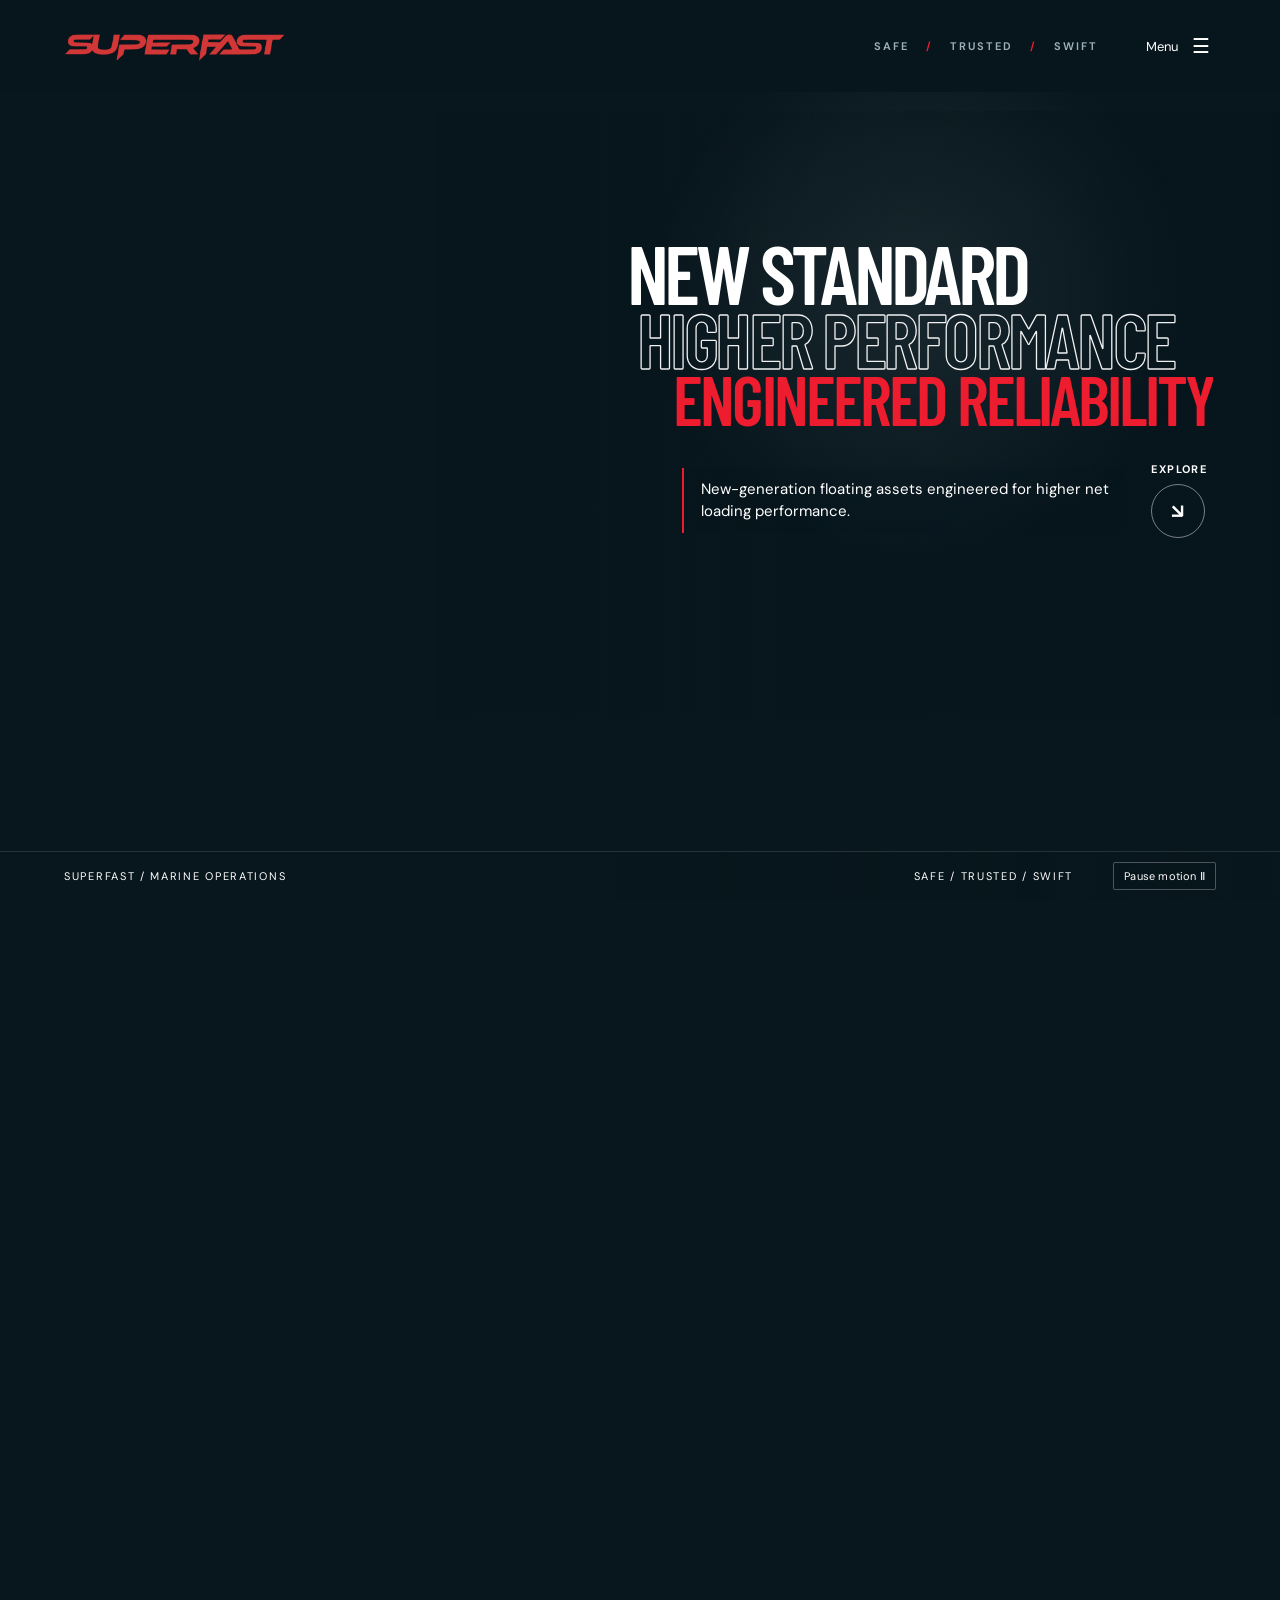
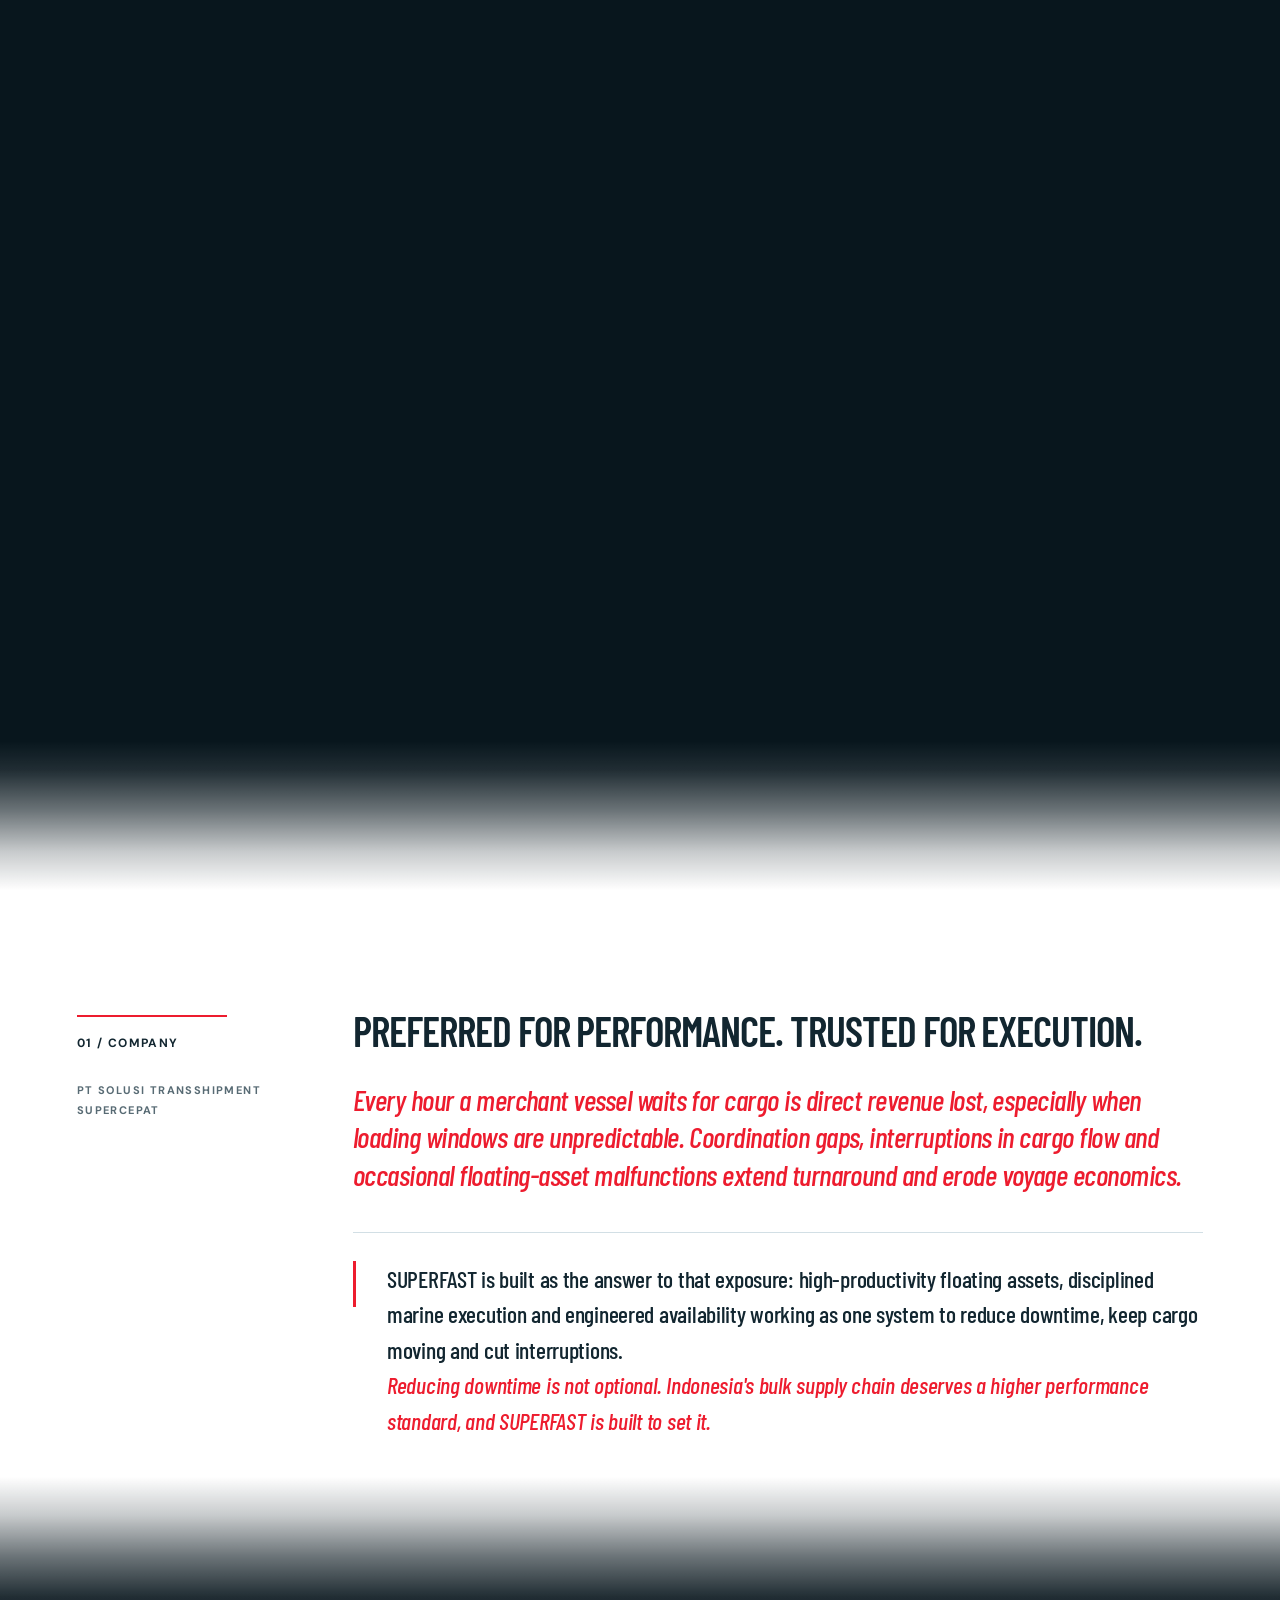
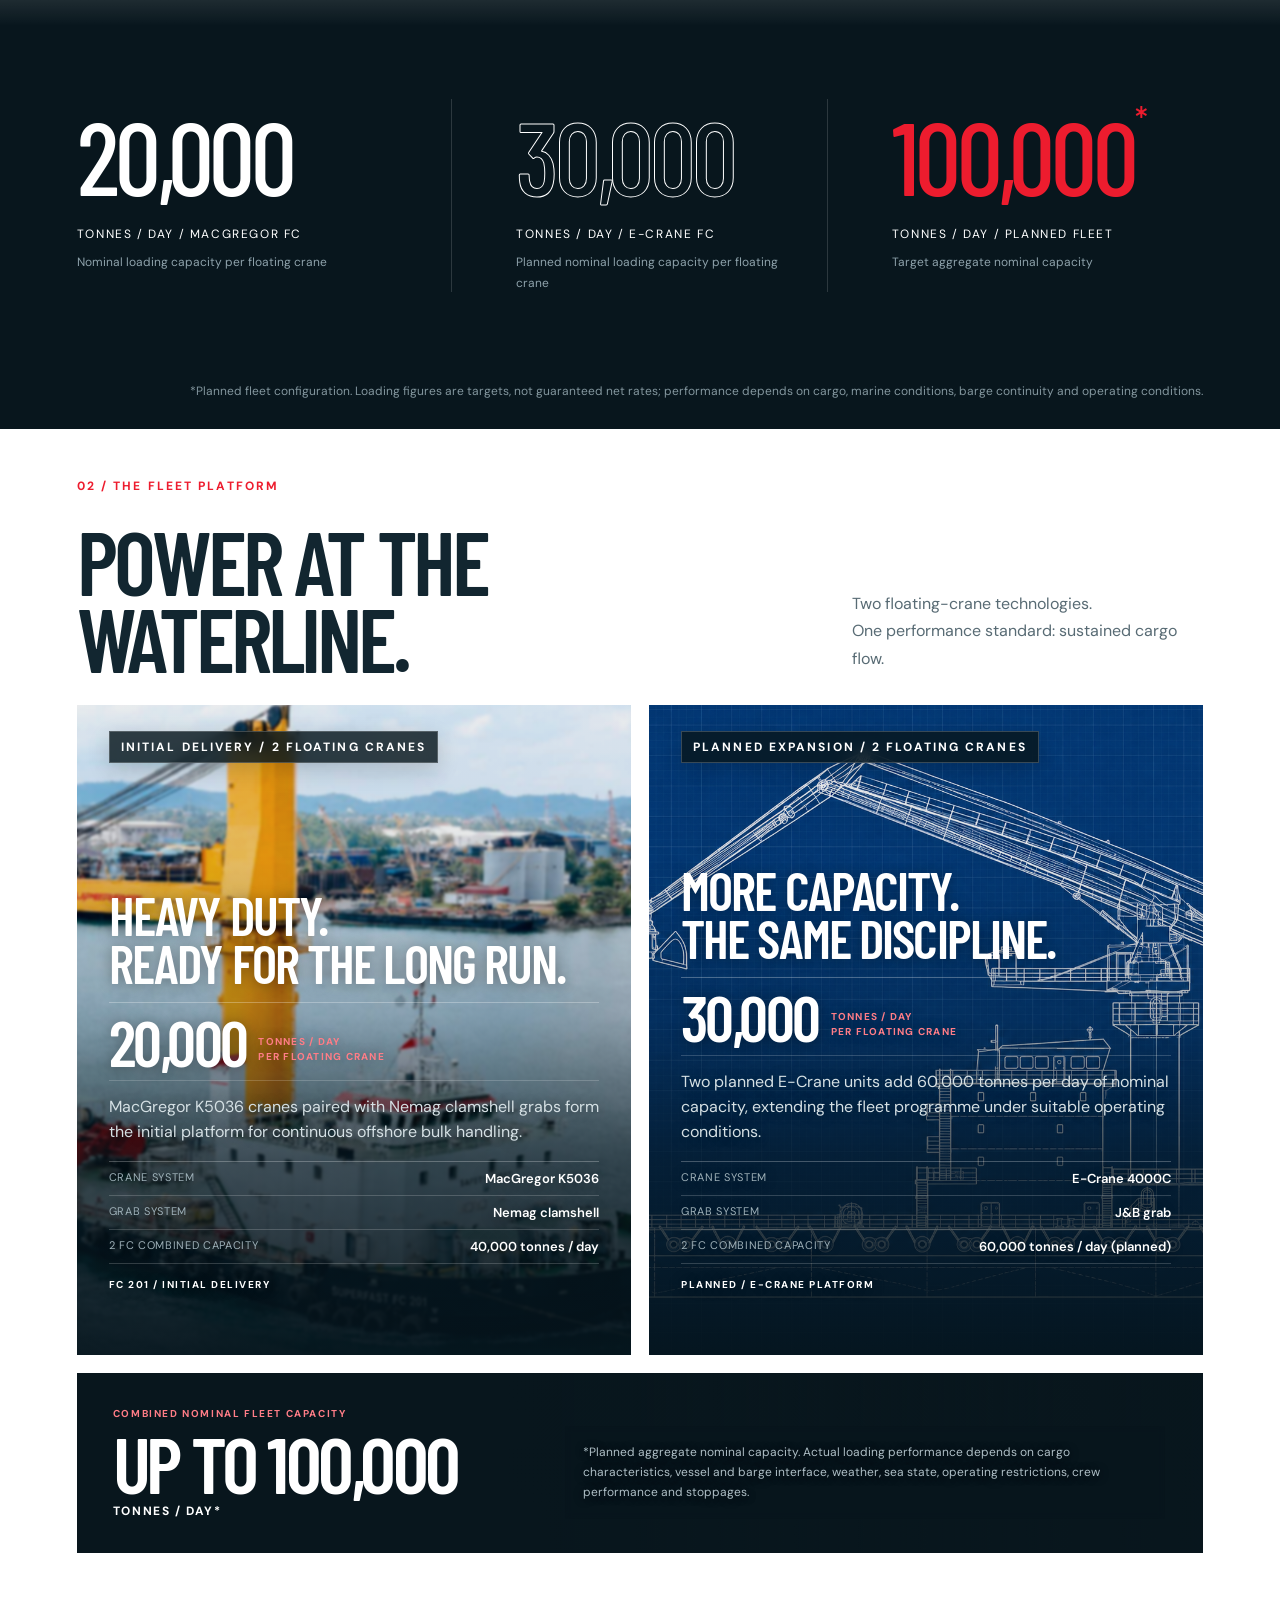
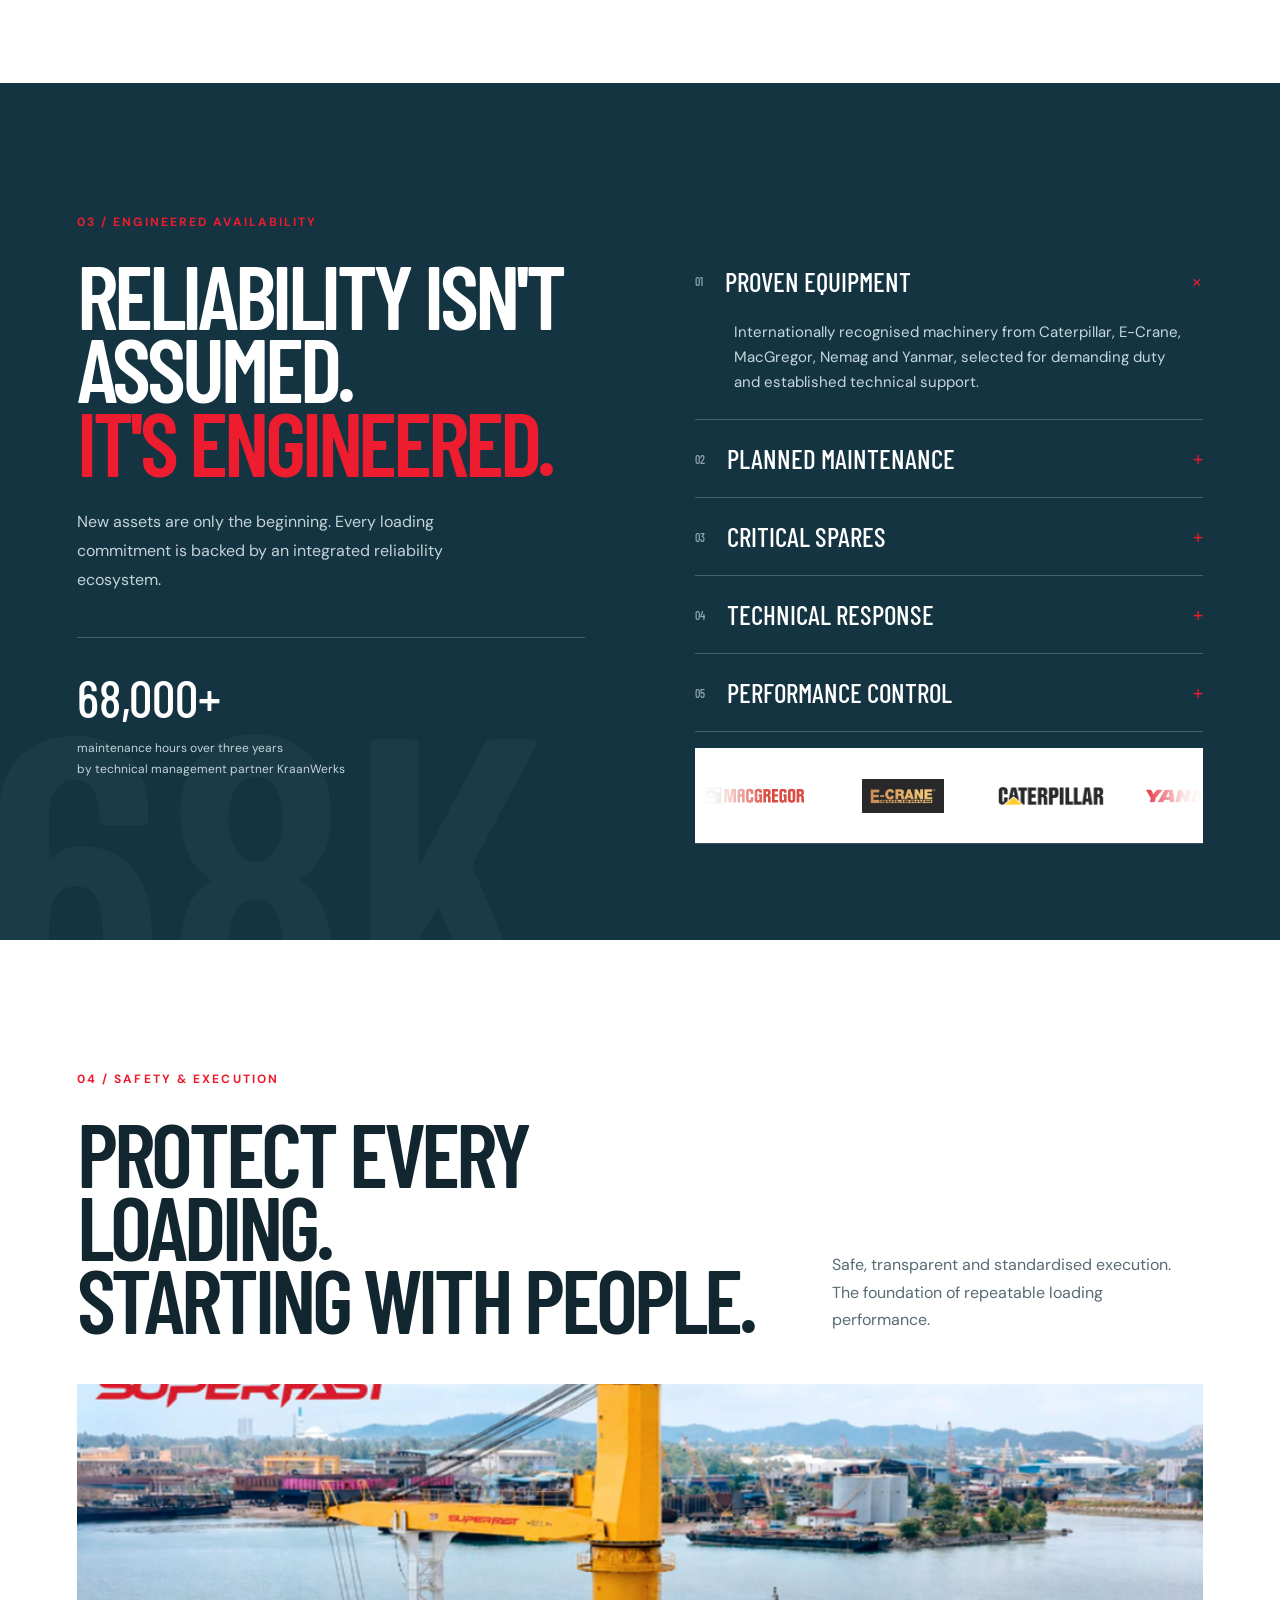
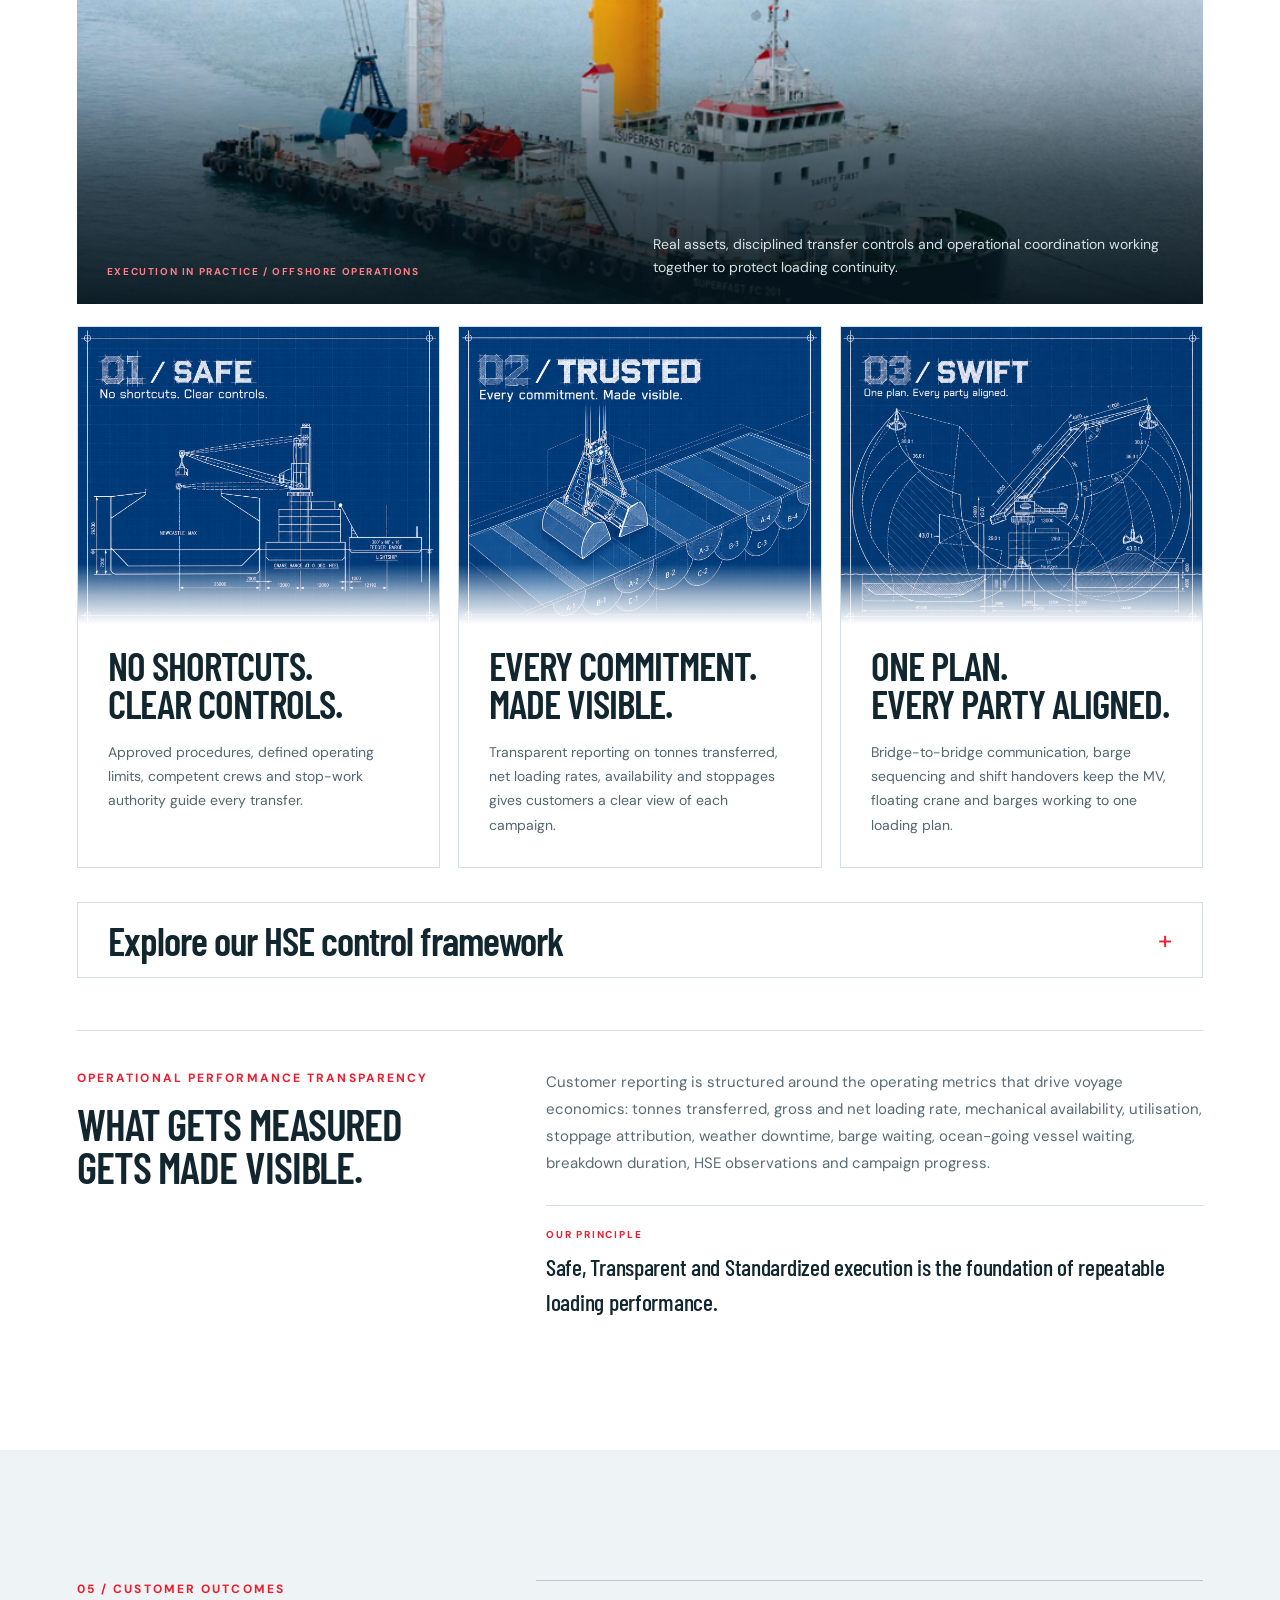
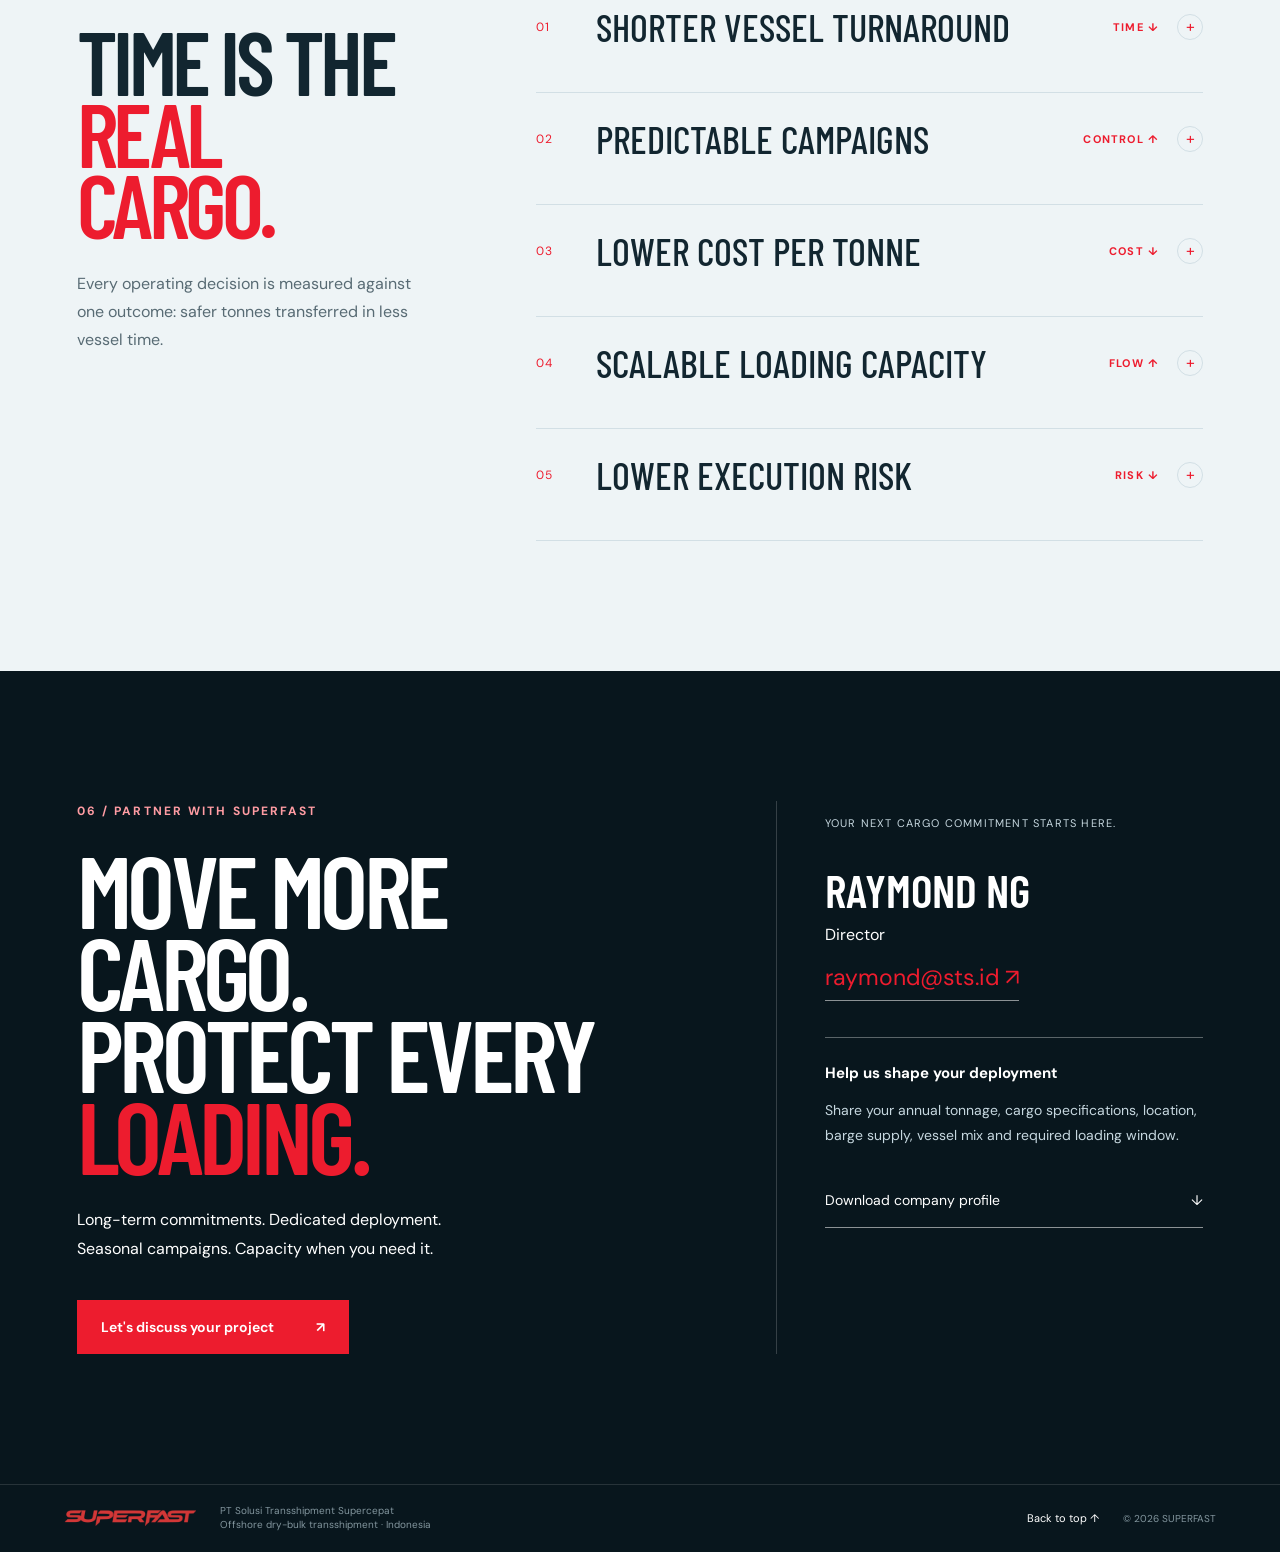
==== commit f9c208a5: "Refresh local marquee and principle styling" ====
--- a/index.html
+++ b/index.html
@@ -15,7 +15,7 @@
     <link rel="stylesheet"
         href="https://fonts.googleapis.com/css2?family=Barlow+Condensed:wght@500;600;700&family=DM+Sans:wght@400;450;500;600;650;700&display=swap">
     <link rel="stylesheet" href="style.css?v=20260928-perf1">
-    <link rel="stylesheet" href="revamp.css?v=20260930-hse3">
+    <link rel="stylesheet" href="revamp.css?v=20260930-hse4">
     <link rel="preload" as="image" href="assets/mobile-hero-superfast-v2.jpg" media="(max-width: 760px)"
         fetchpriority="high">
 </head>
--- a/revamp.css
+++ b/revamp.css
@@ -8286,3 +8286,27 @@
     height:4px!important;
   }
 }
+
+
+/* Performance principle — mirror the Company closing statement typography. */
+.performance-principle{
+  color:var(--ink)!important;
+  font-weight:400!important;
+}
+
+.performance-principle em{
+  display:block;
+  max-width:760px;
+  color:var(--ink)!important;
+  font:500 clamp(21px,1.85vw,28px)/1.5 'Barlow Condensed',sans-serif!important;
+  letter-spacing:-.012em!important;
+  font-style:italic;
+}
+
+@media(max-width:760px){
+  .performance-principle em{
+    max-width:none;
+    font-size:16.5px!important;
+    line-height:1.54!important;
+  }
+}
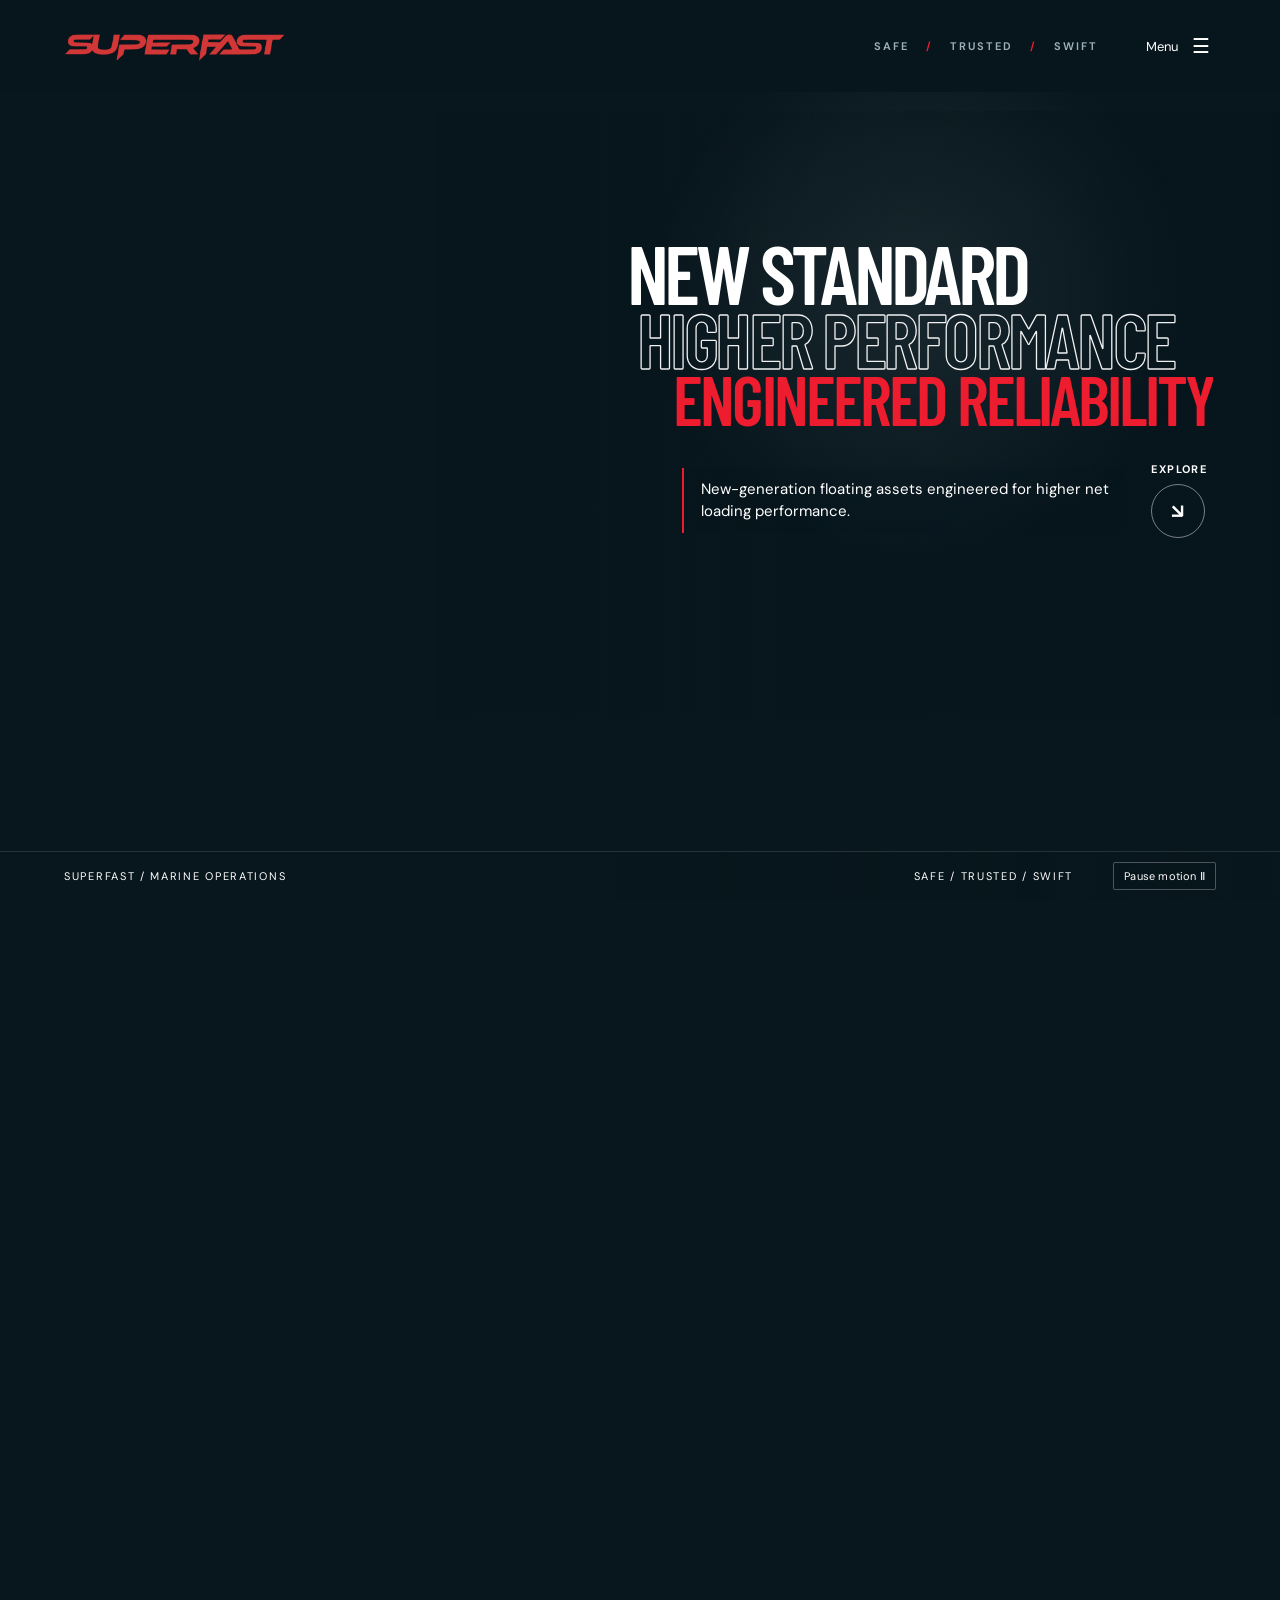
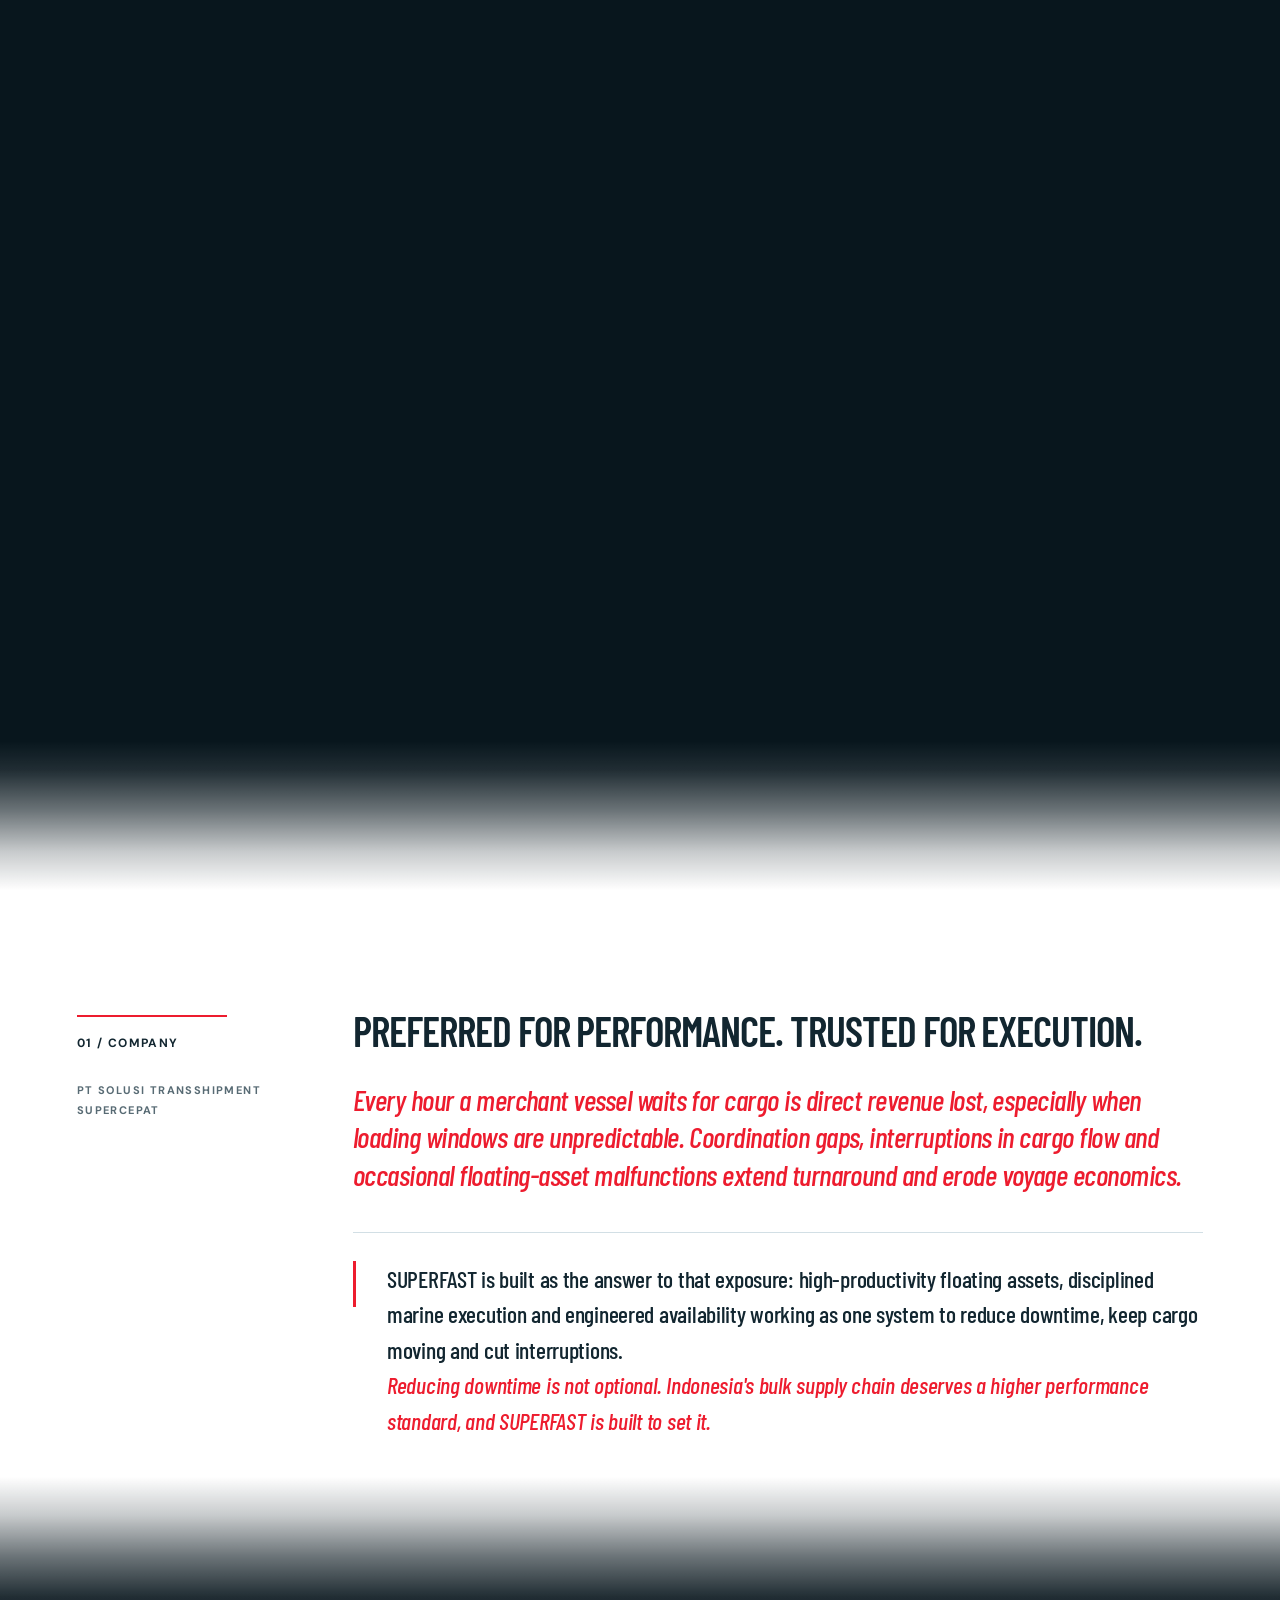
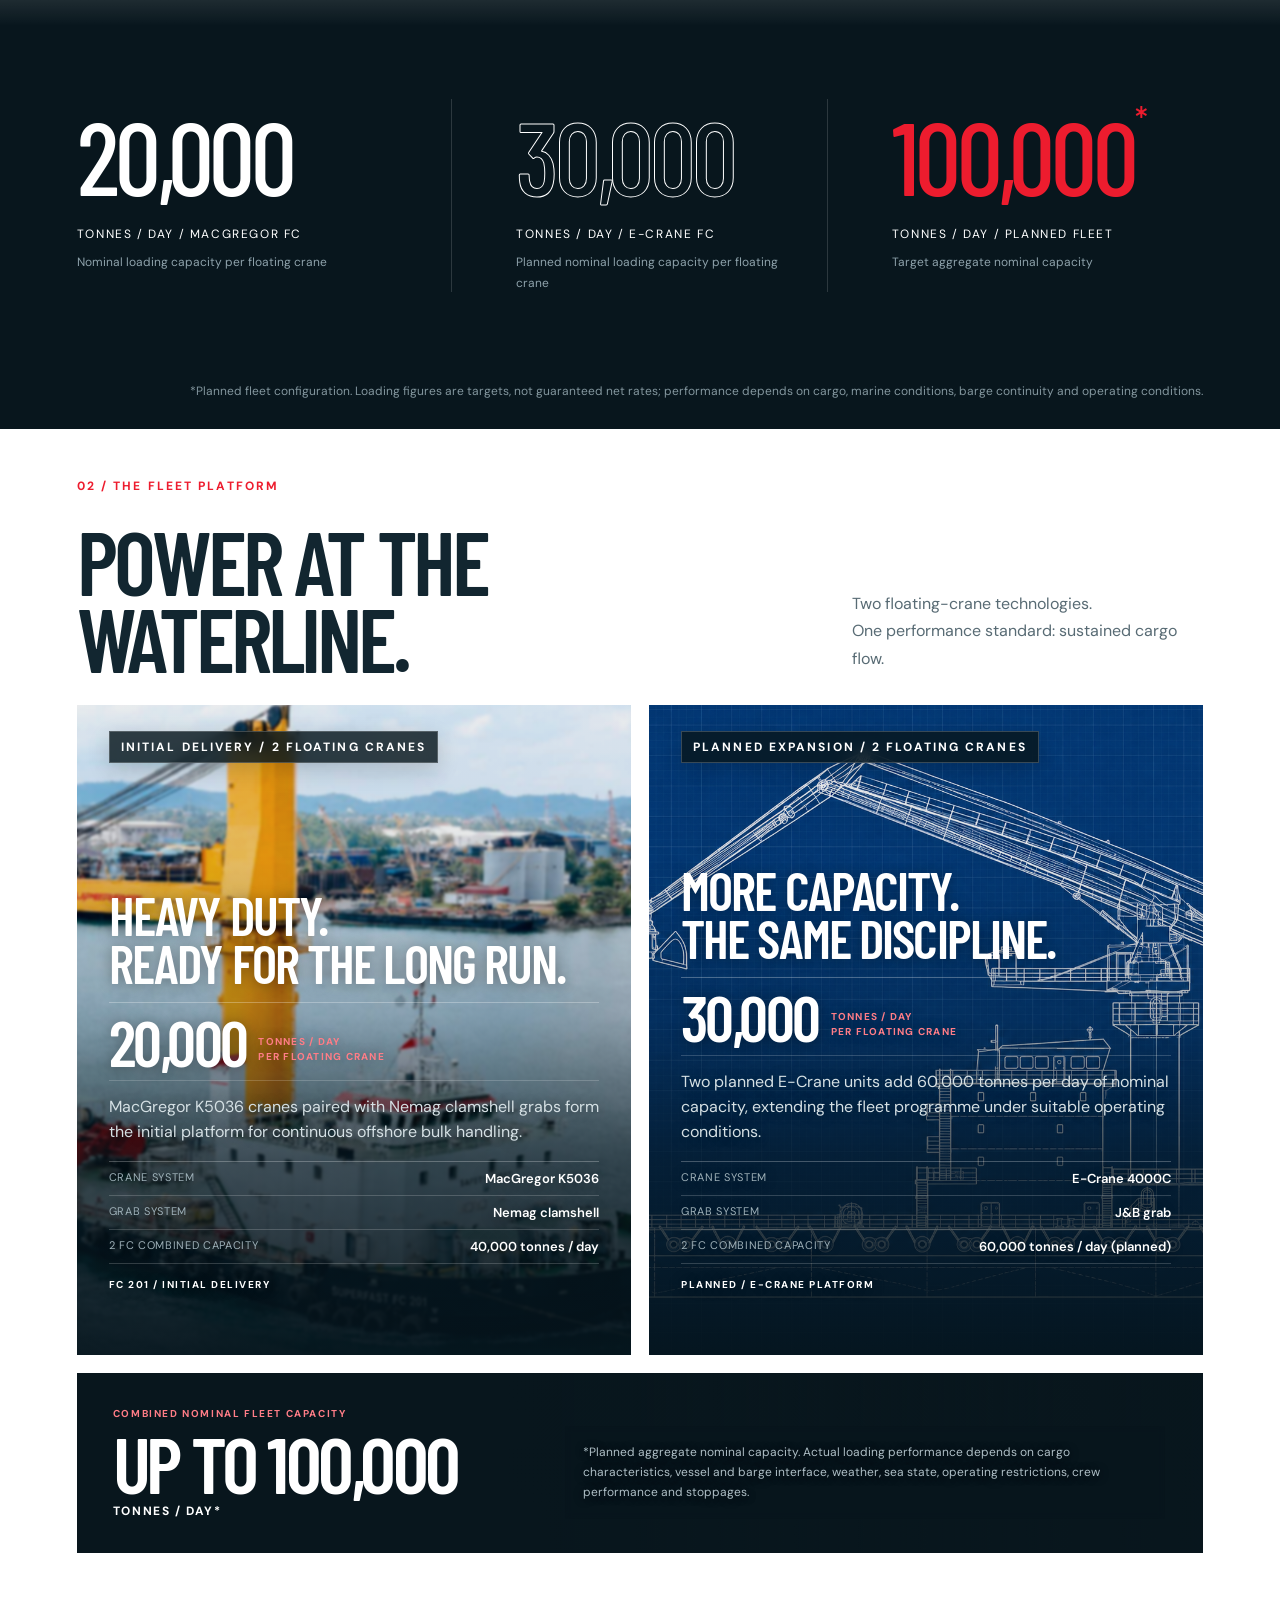
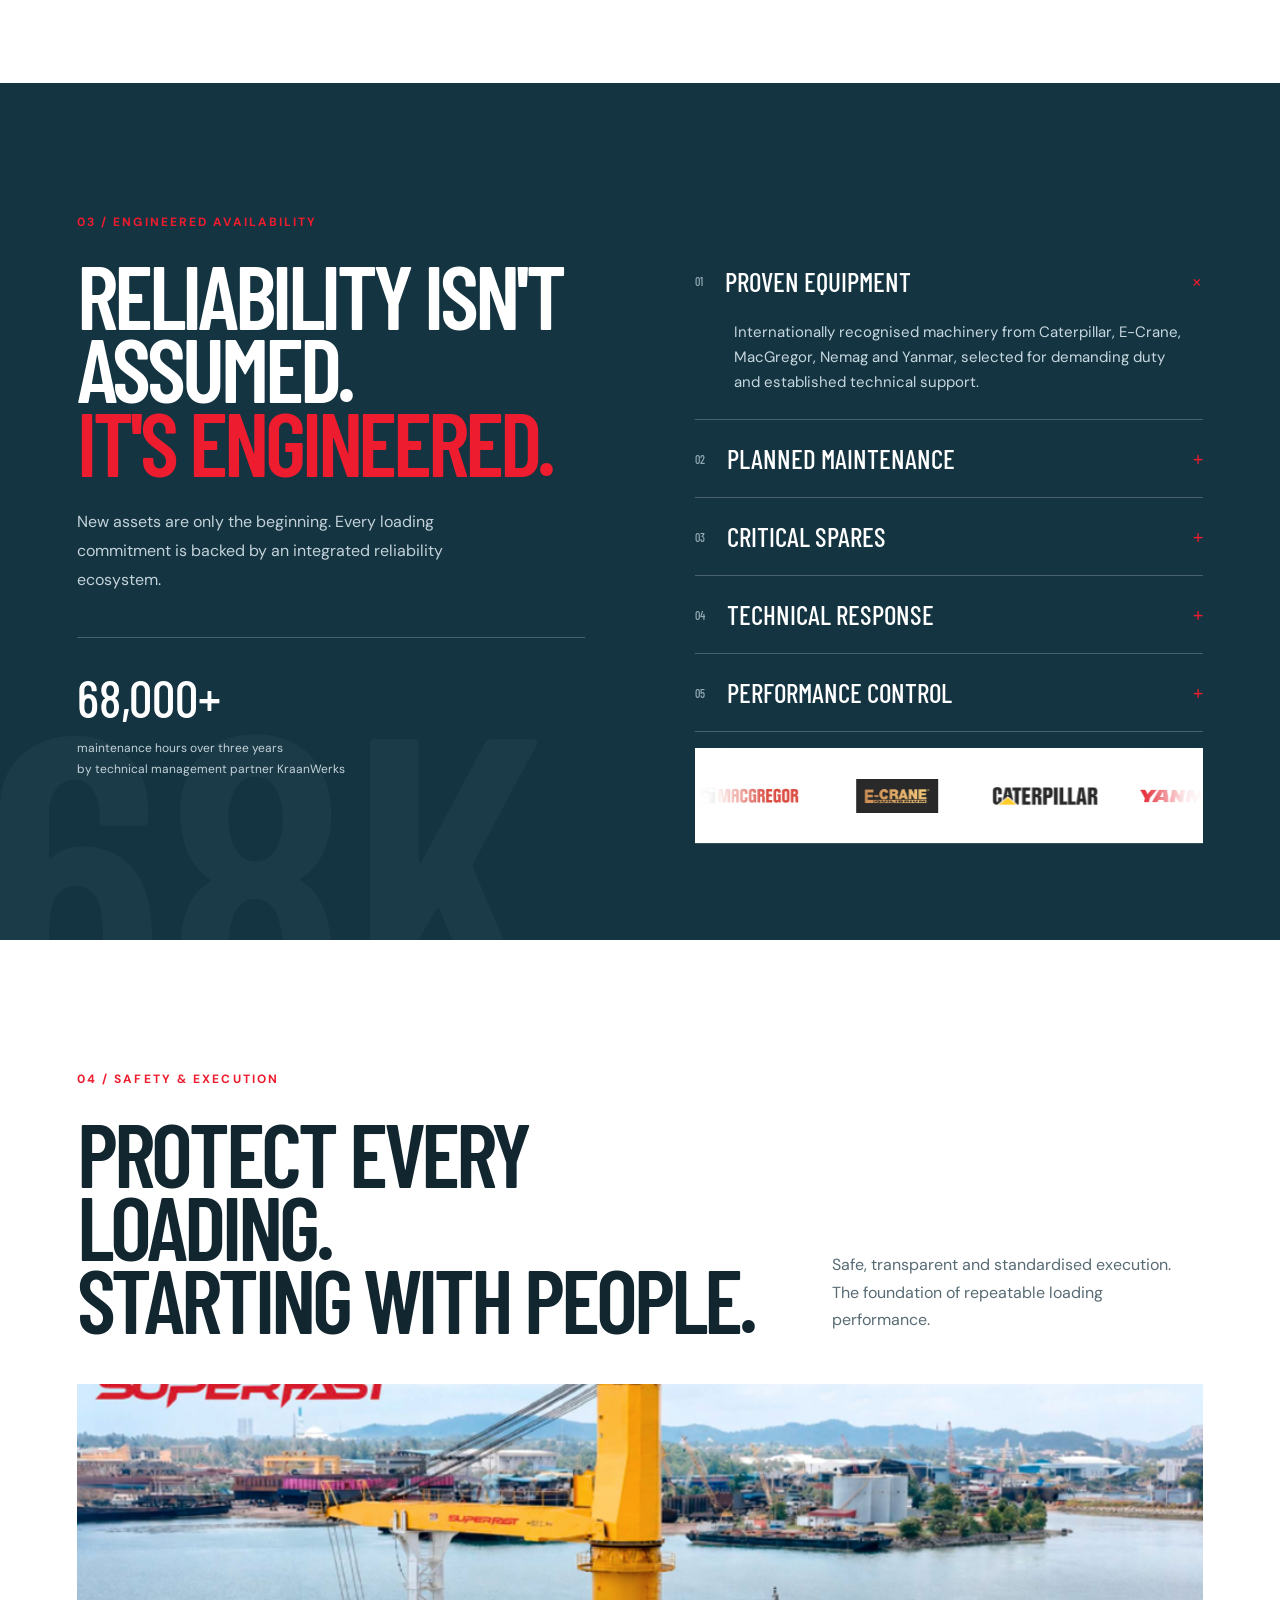
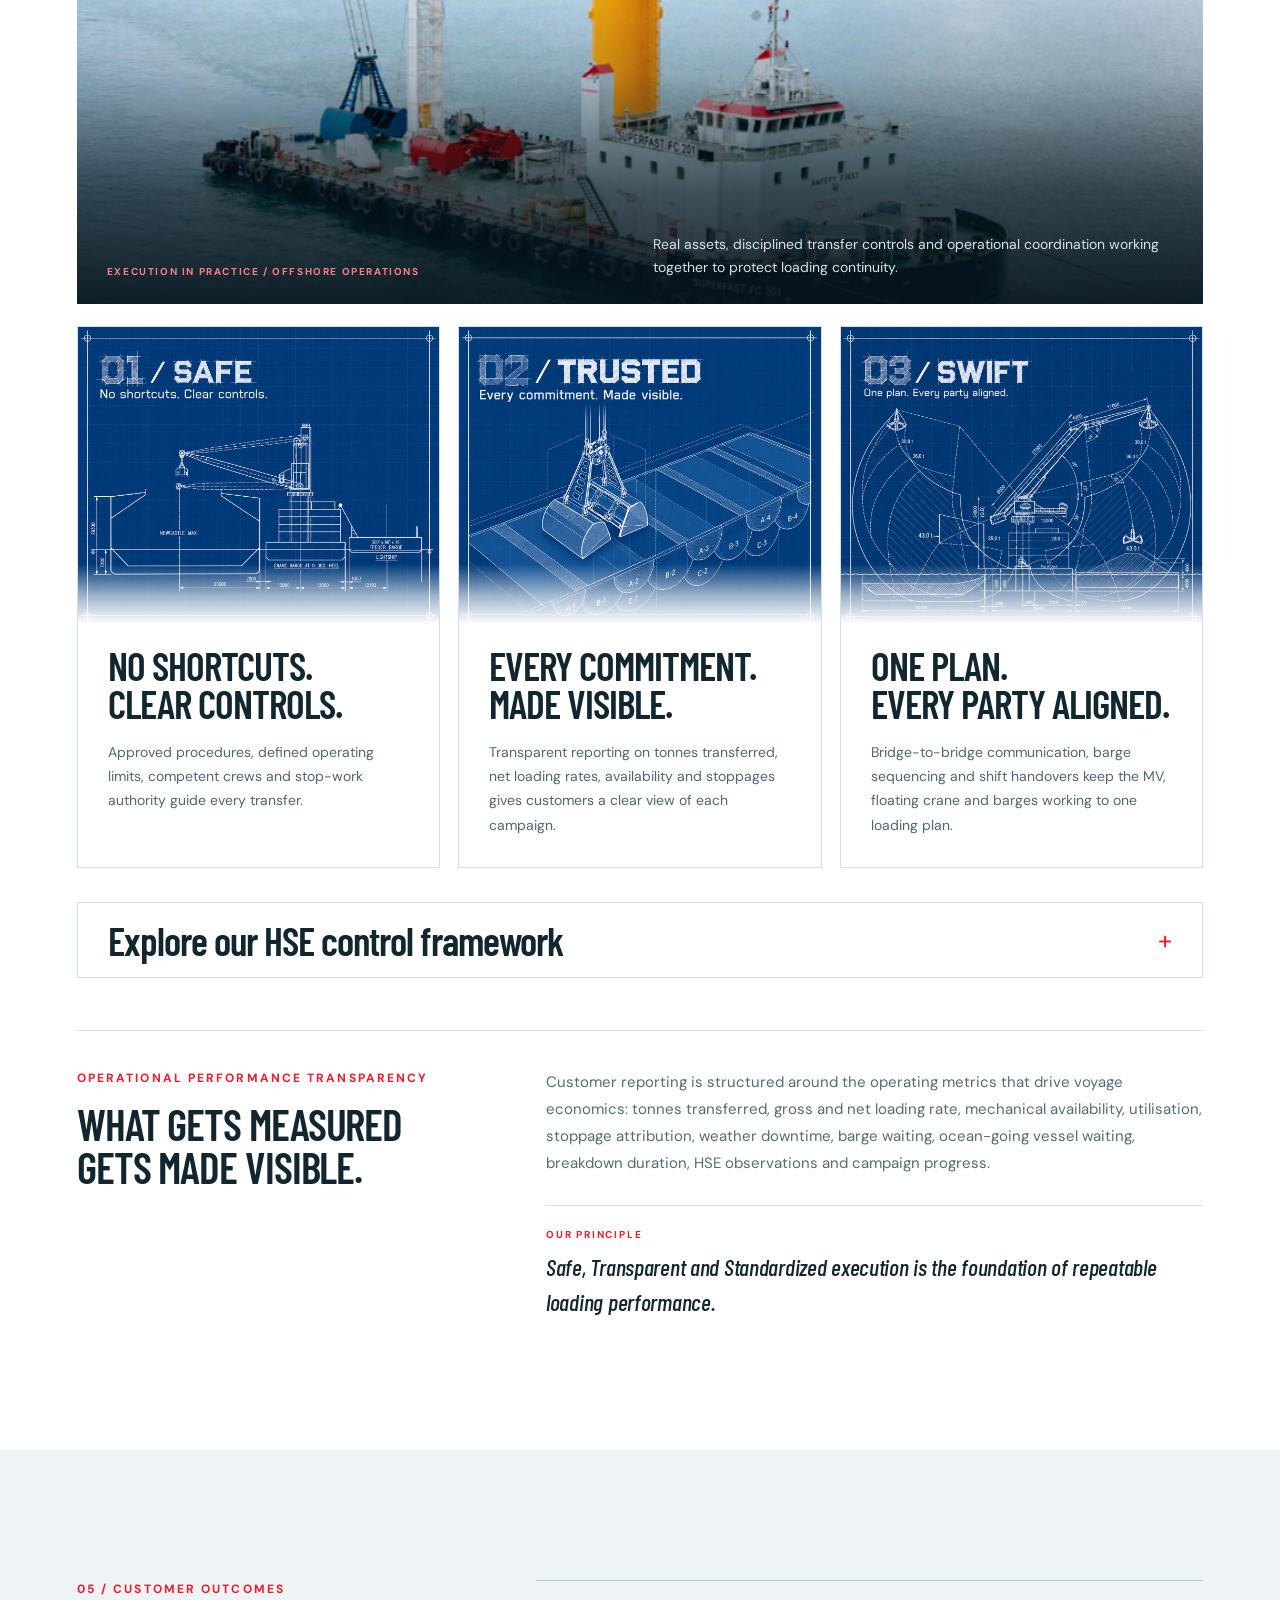
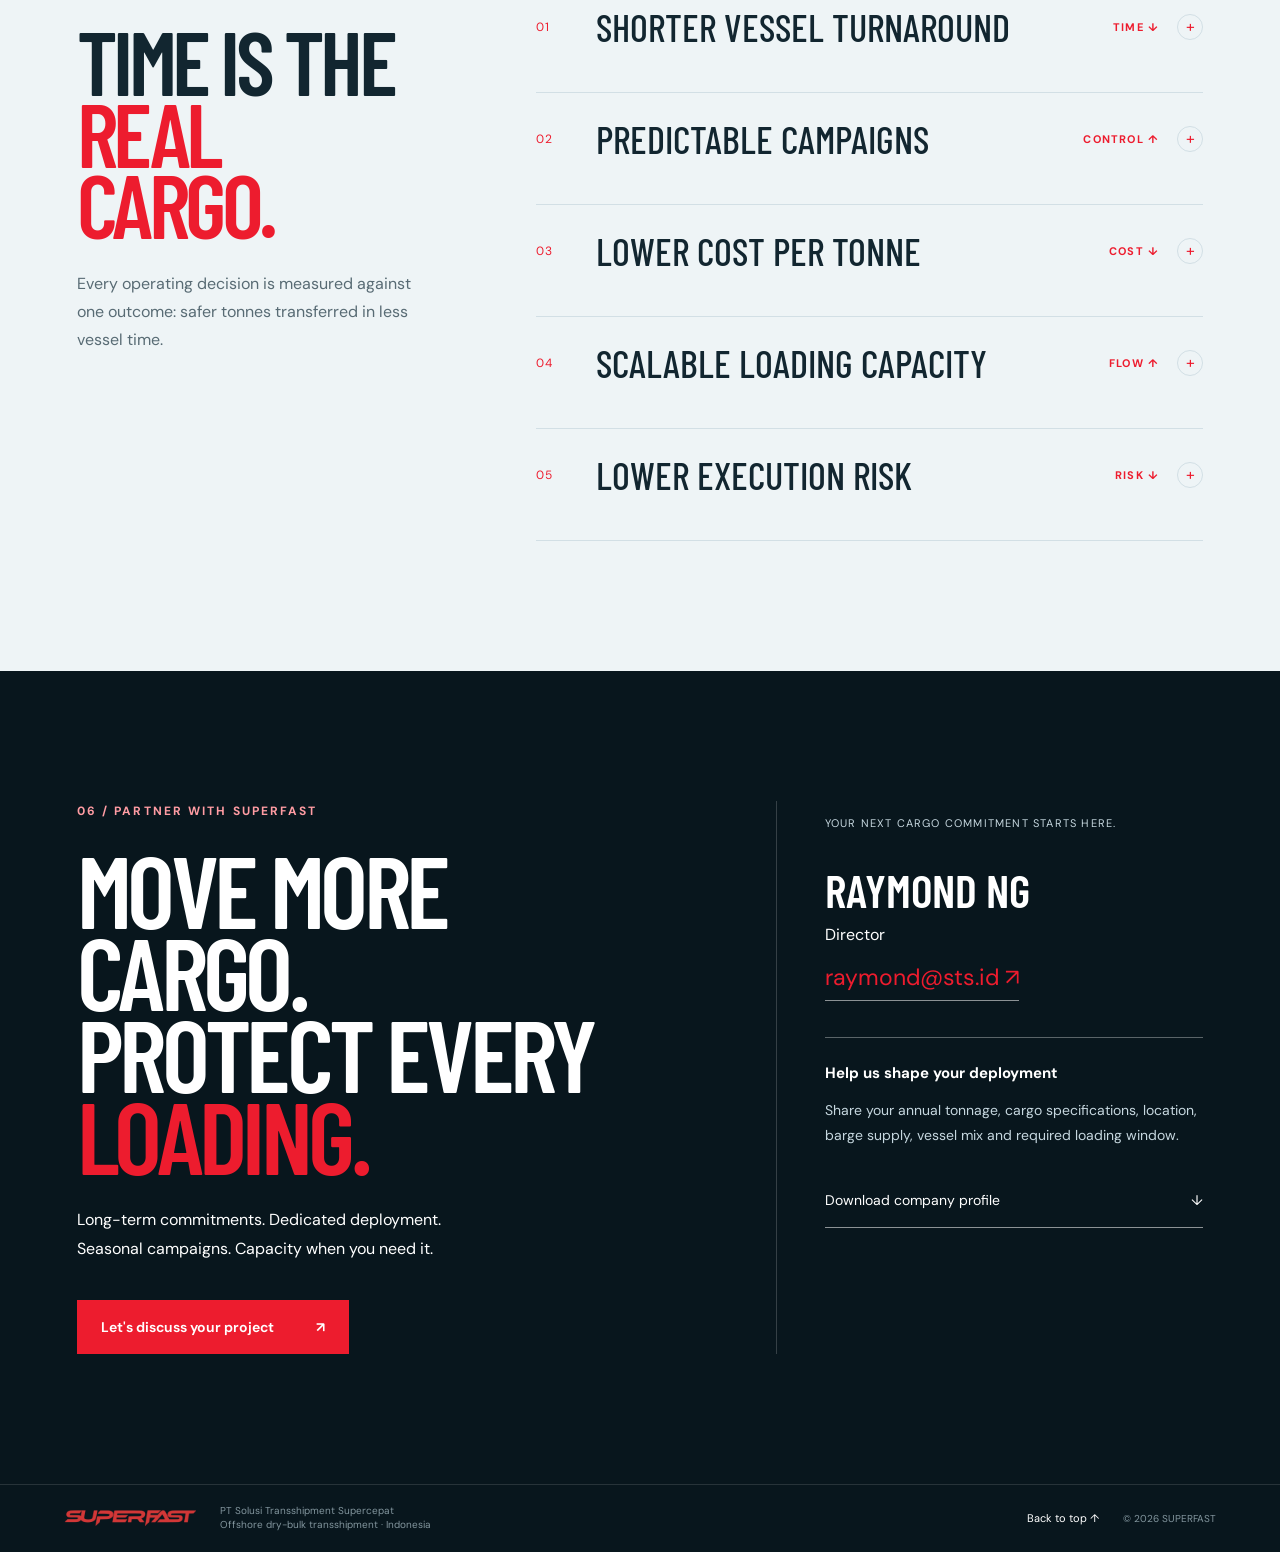
==== commit ccfb02b5: "Update J&B logo file format and enhance performance principle styling" ====
--- a/index.html
+++ b/index.html
@@ -202,7 +202,7 @@
                             <div class="equipment-logo"><img src="assets/brand/Yanmar.svg.webp" alt="Yanmar" decoding="async"><span>Yanmar</span></div>
                             <div class="equipment-logo"><img src="assets/brand/SEM.png" alt="SEM" decoding="async"><span>SEM</span></div>
                             <div class="equipment-logo"><img src="assets/brand/nemag.png" alt="Nemag" decoding="async"><span>Nemag</span></div>
-                            <div class="equipment-logo"><img src="assets/brand/j%26B.png" alt="J&amp;B Grijpers" decoding="async"><span>J&amp;B</span></div>
+                            <div class="equipment-logo"><img src="assets/brand/j%26B.svg" alt="J&amp;B Grijpers" decoding="async"><span>J&amp;B</span></div>
                             <div class="equipment-logo"><img src="assets/brand/weihua.png" alt="Weihua" decoding="async"><span>Weihua</span></div>
                         </div>
 </div>
@@ -301,7 +301,7 @@
                 </div>
                 <div class="performance-transparency-body">
                     <p>Customer reporting is structured around the operating metrics that drive voyage economics: tonnes transferred, gross and net loading rate, mechanical availability, utilisation, stoppage attribution, weather downtime, barge waiting, ocean-going vessel waiting, breakdown duration, HSE observations and campaign progress.</p>
-                    <p class="performance-principle"><span>OUR PRINCIPLE</span><em>Safe, Transparent and Standardized execution is the foundation of repeatable loading performance.</em></p>
+                    <p class="performance-principle"><span>OUR PRINCIPLE</span><em><i>Safe, Transparent and Standardized execution is the foundation of repeatable loading performance.</i></em></p>
                 </div>
             </div>
         </section>
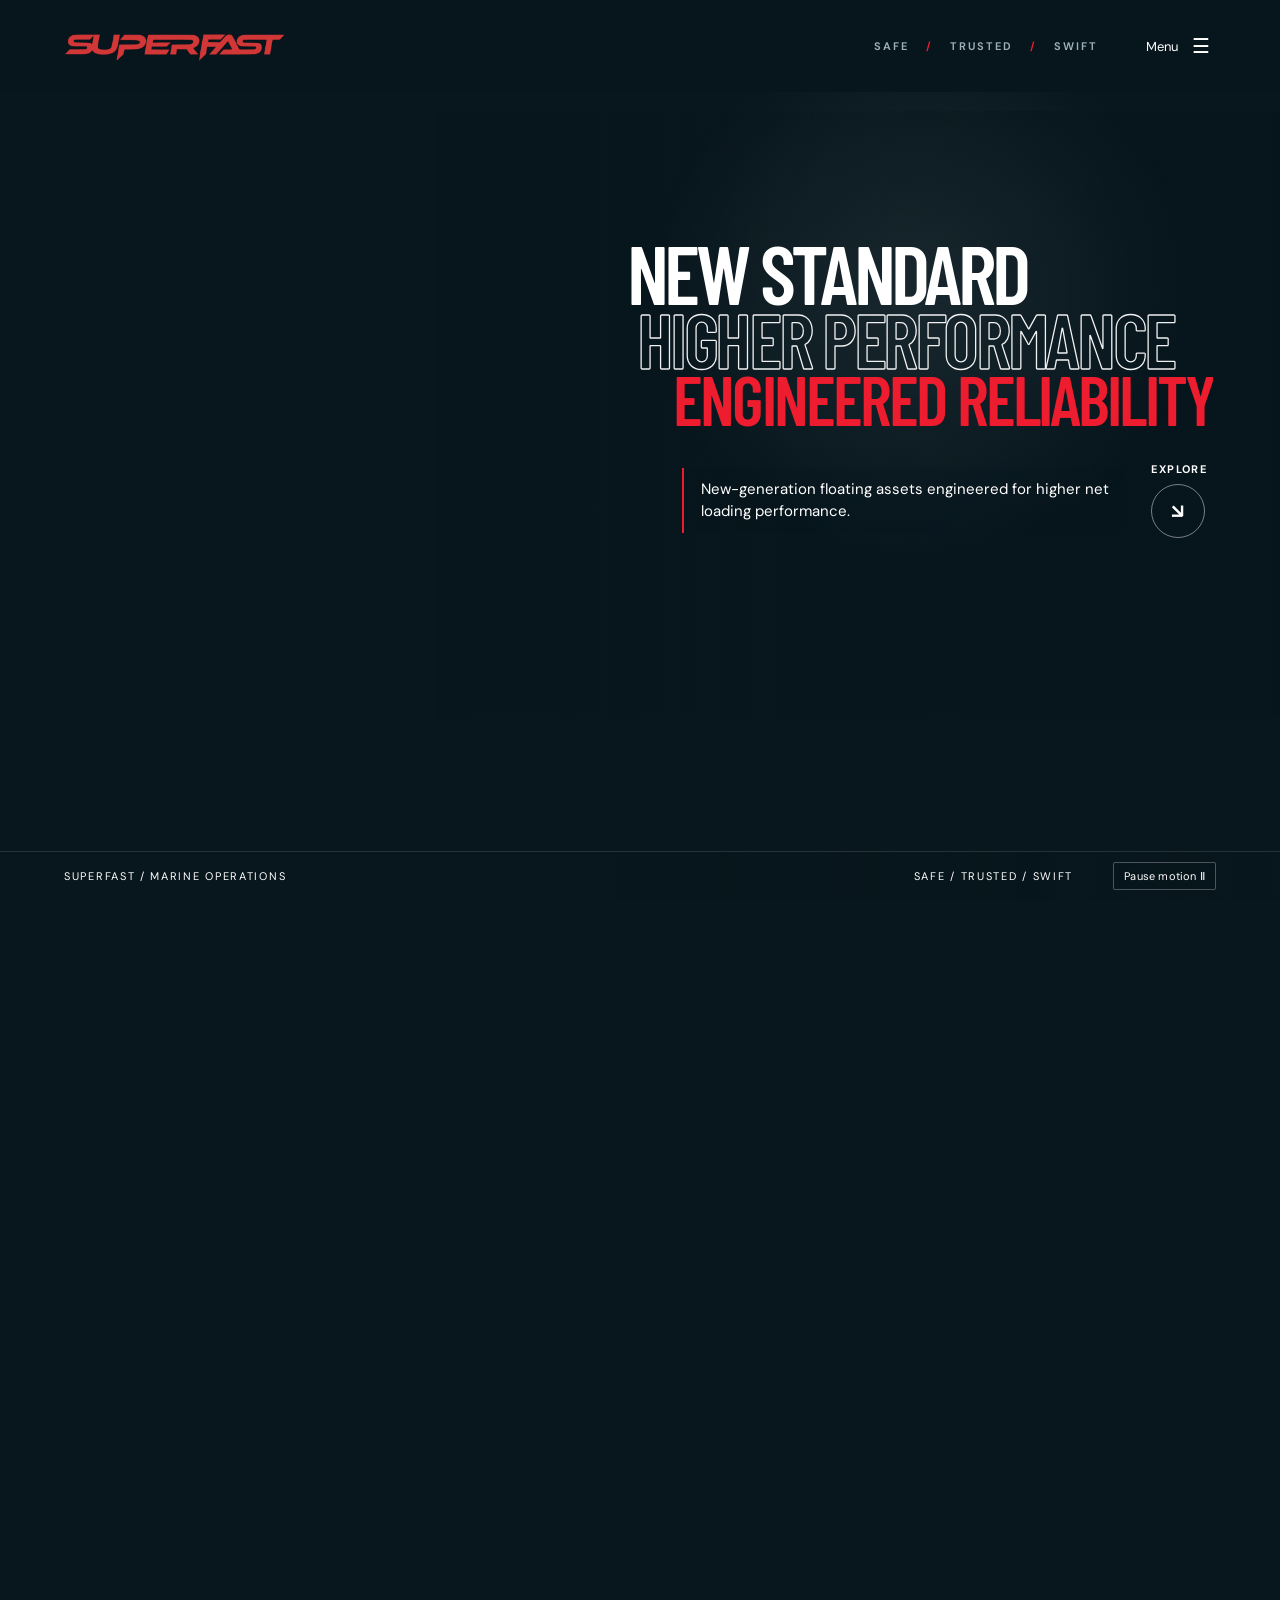
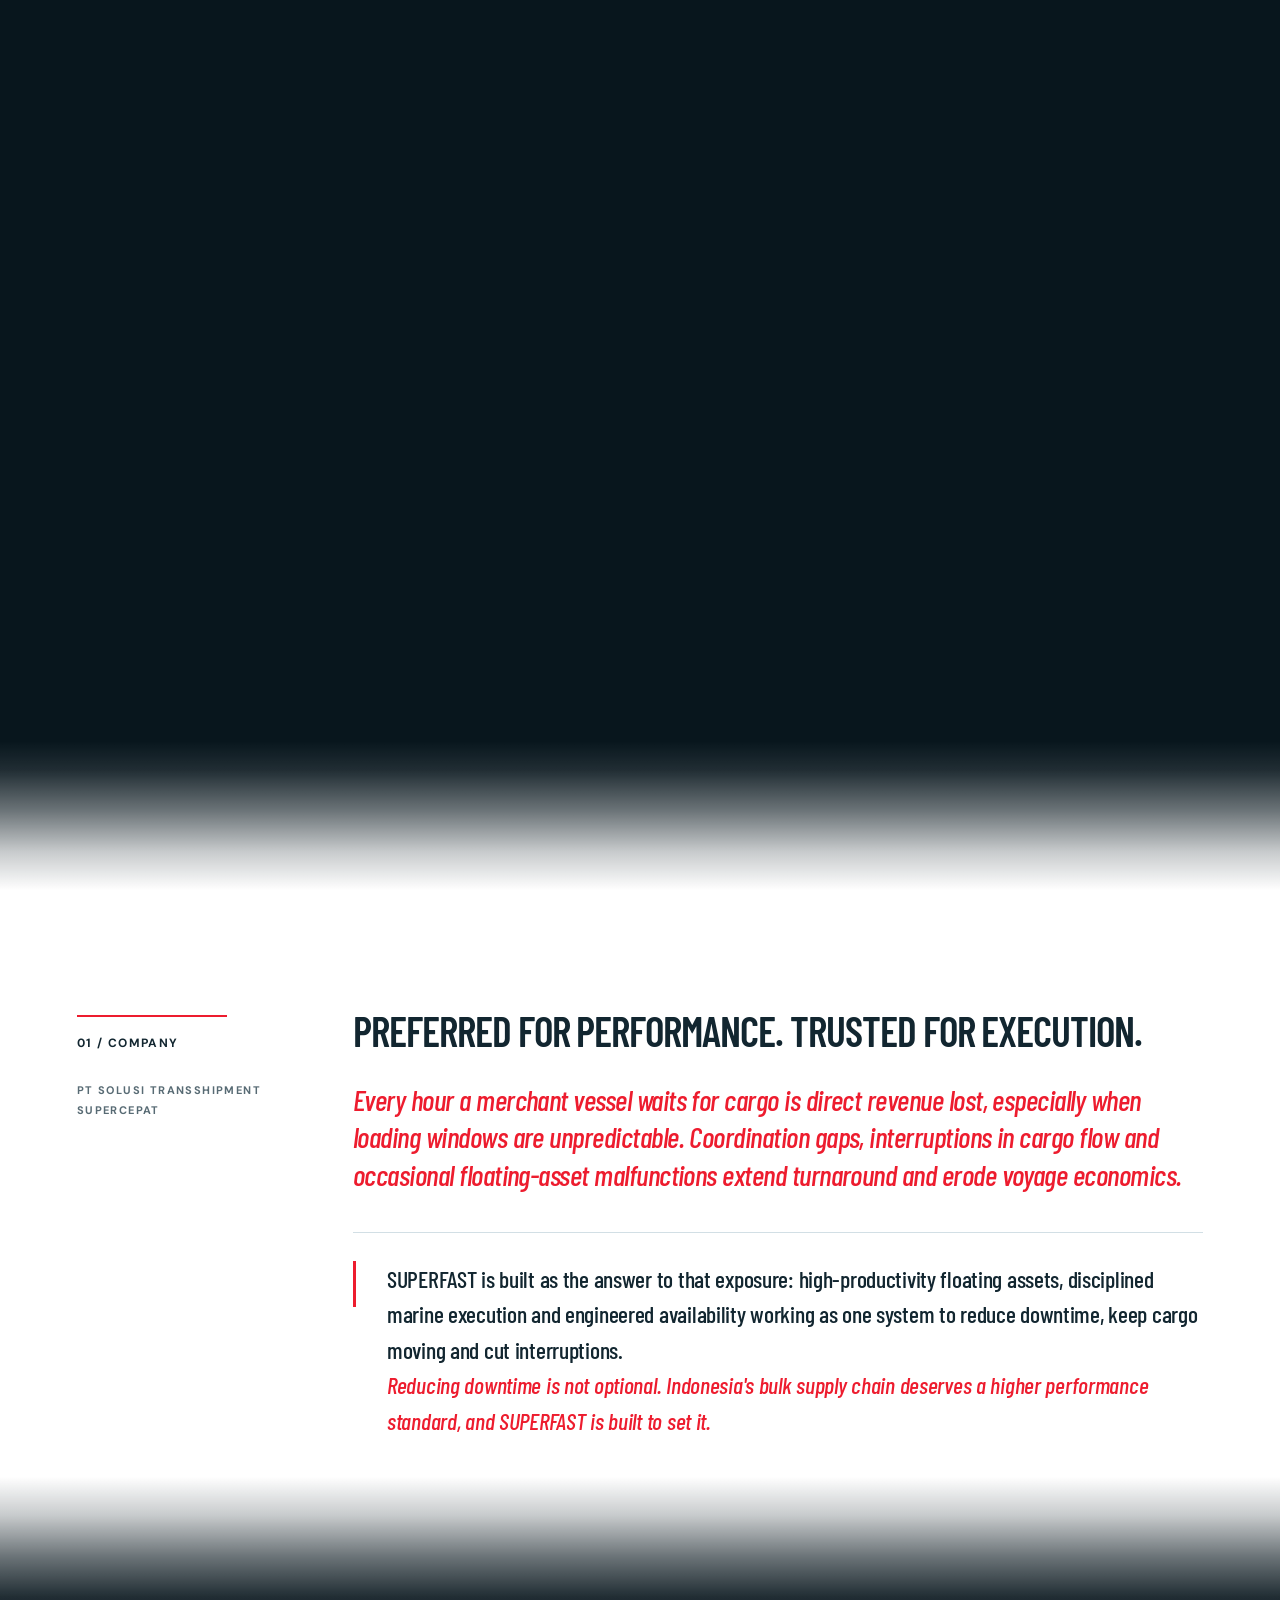
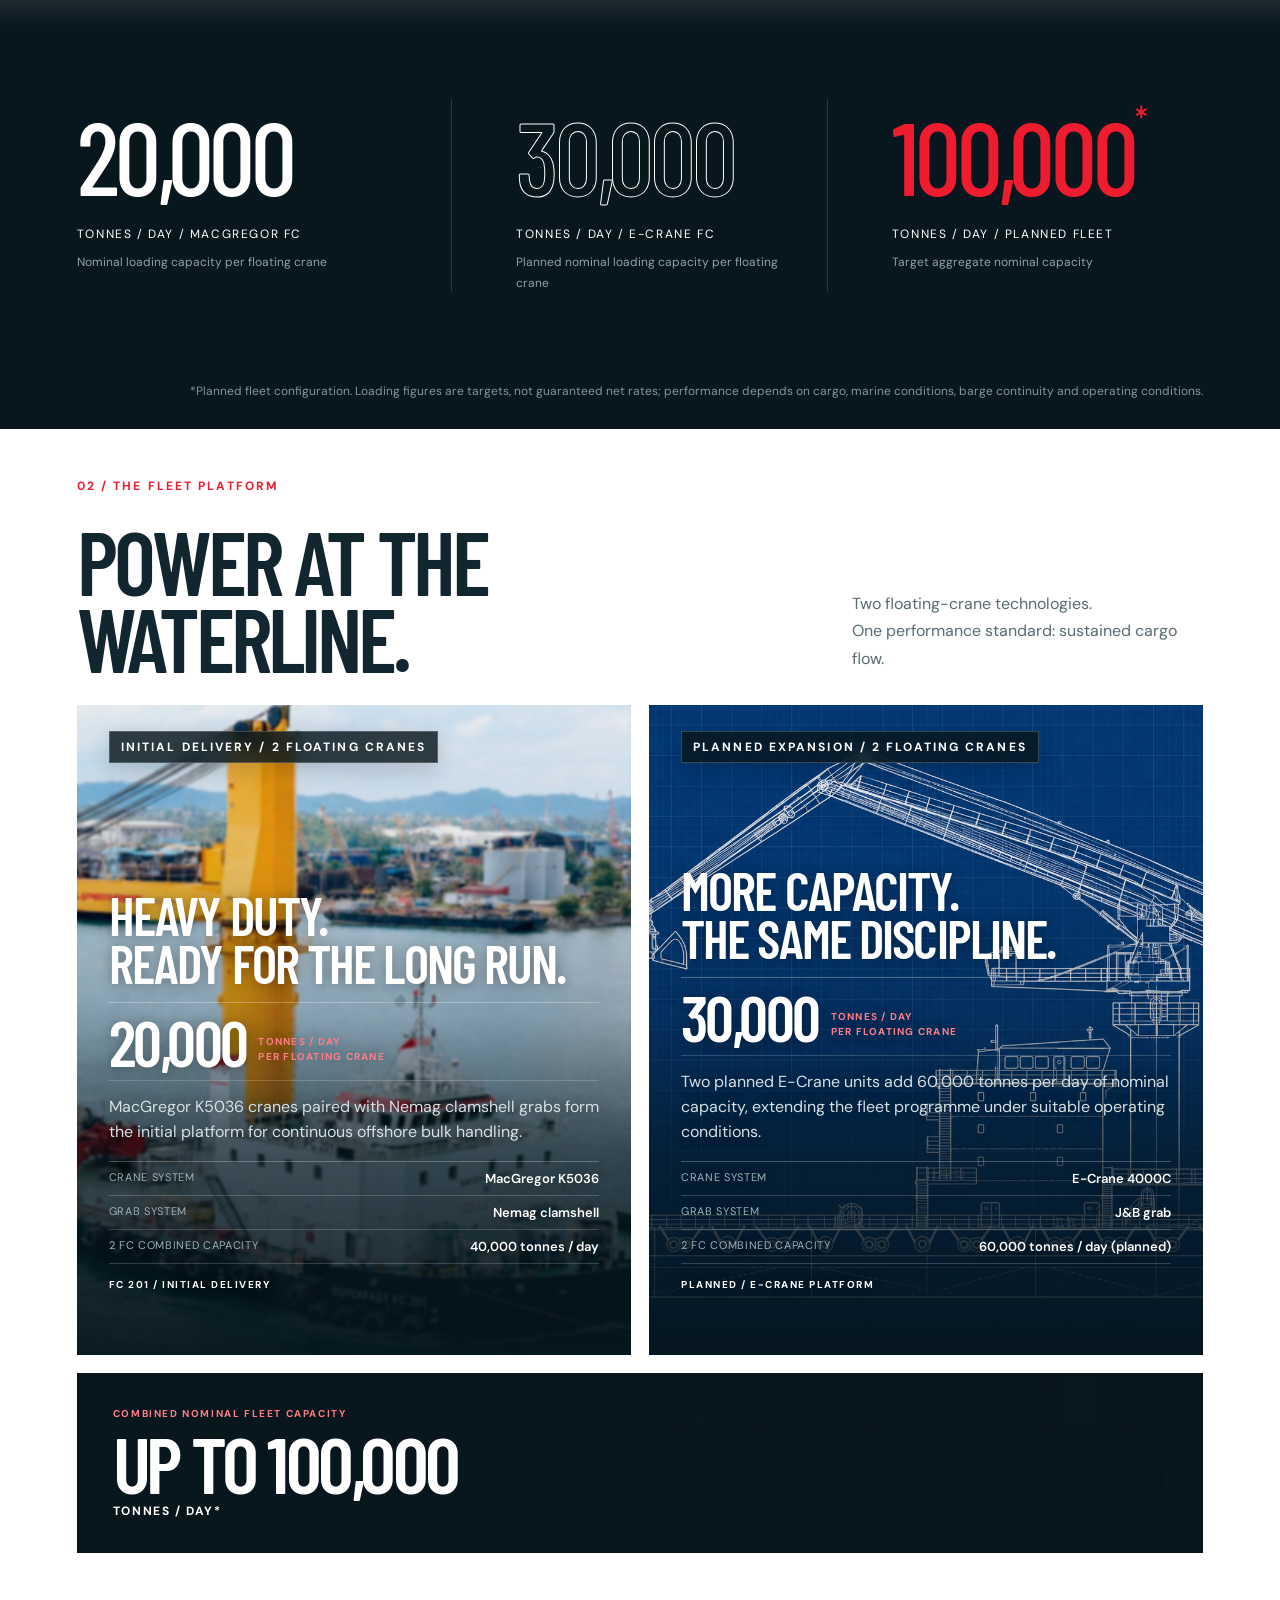
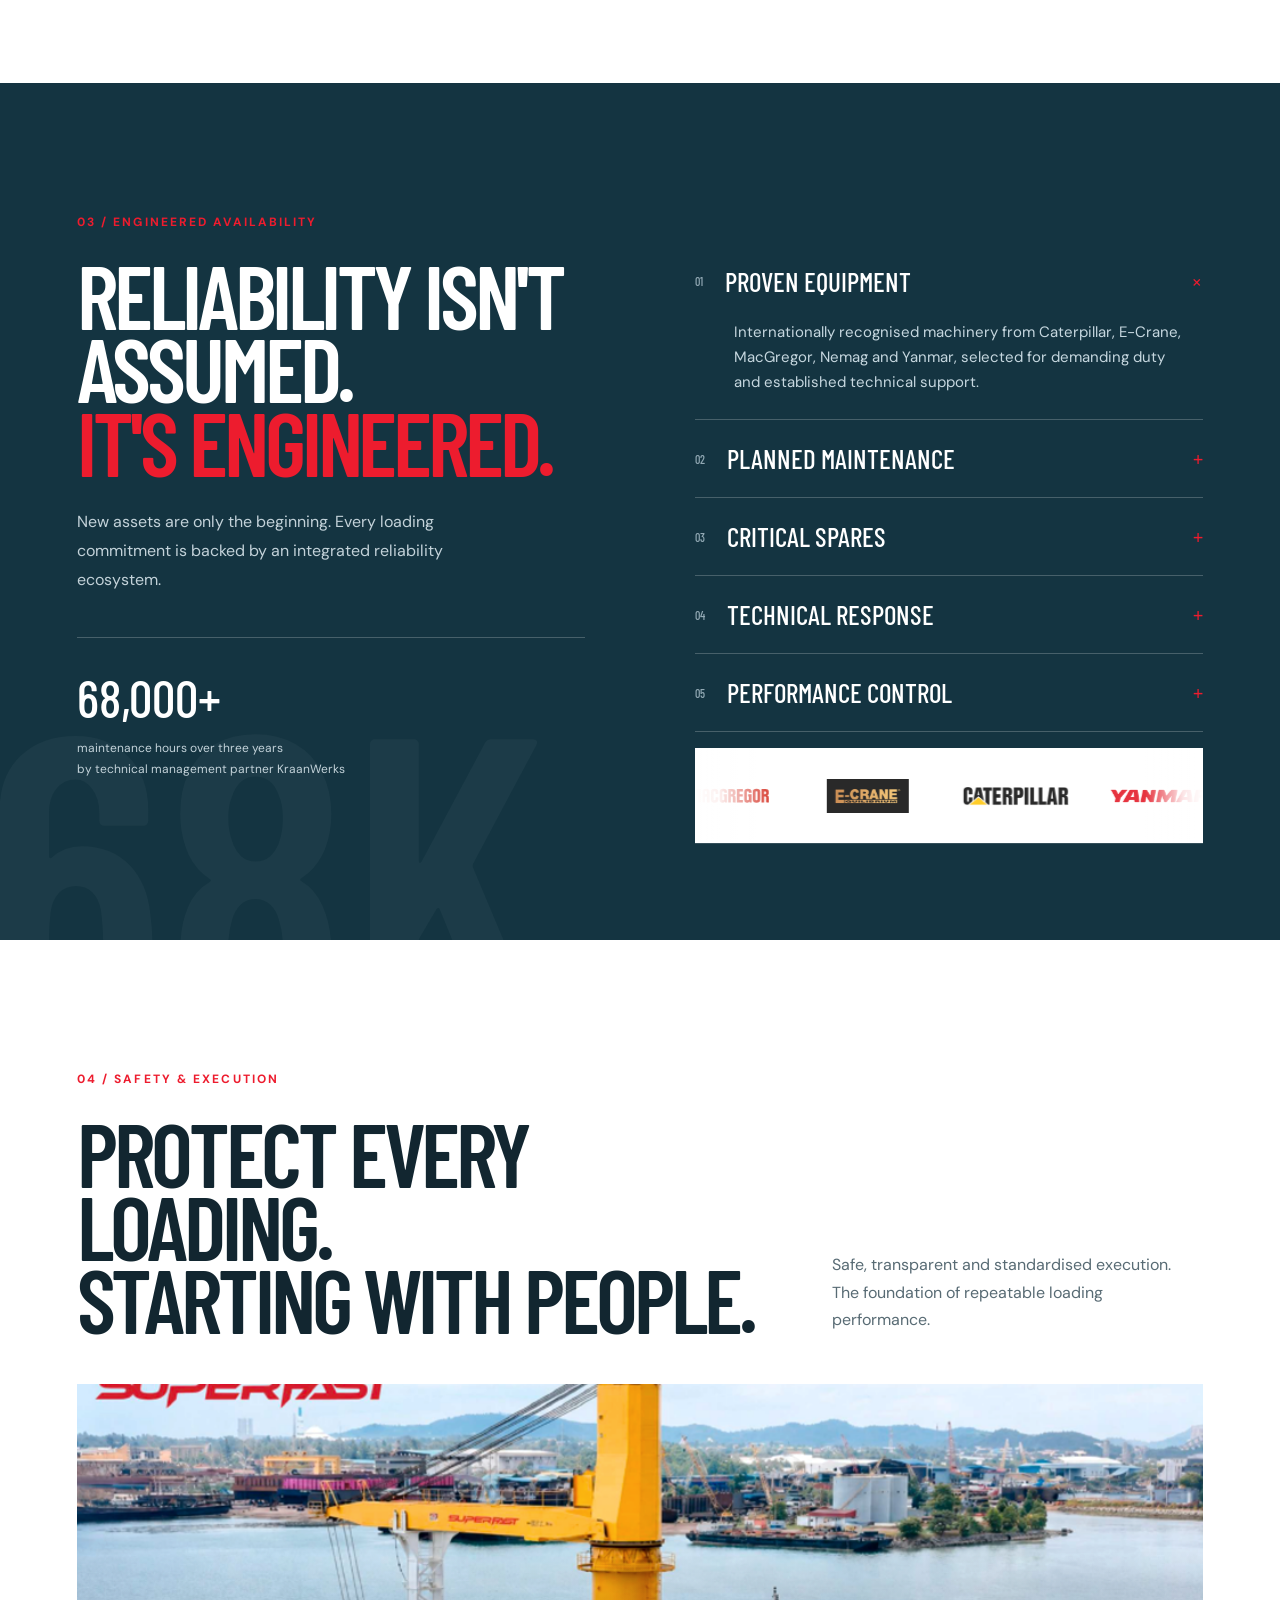
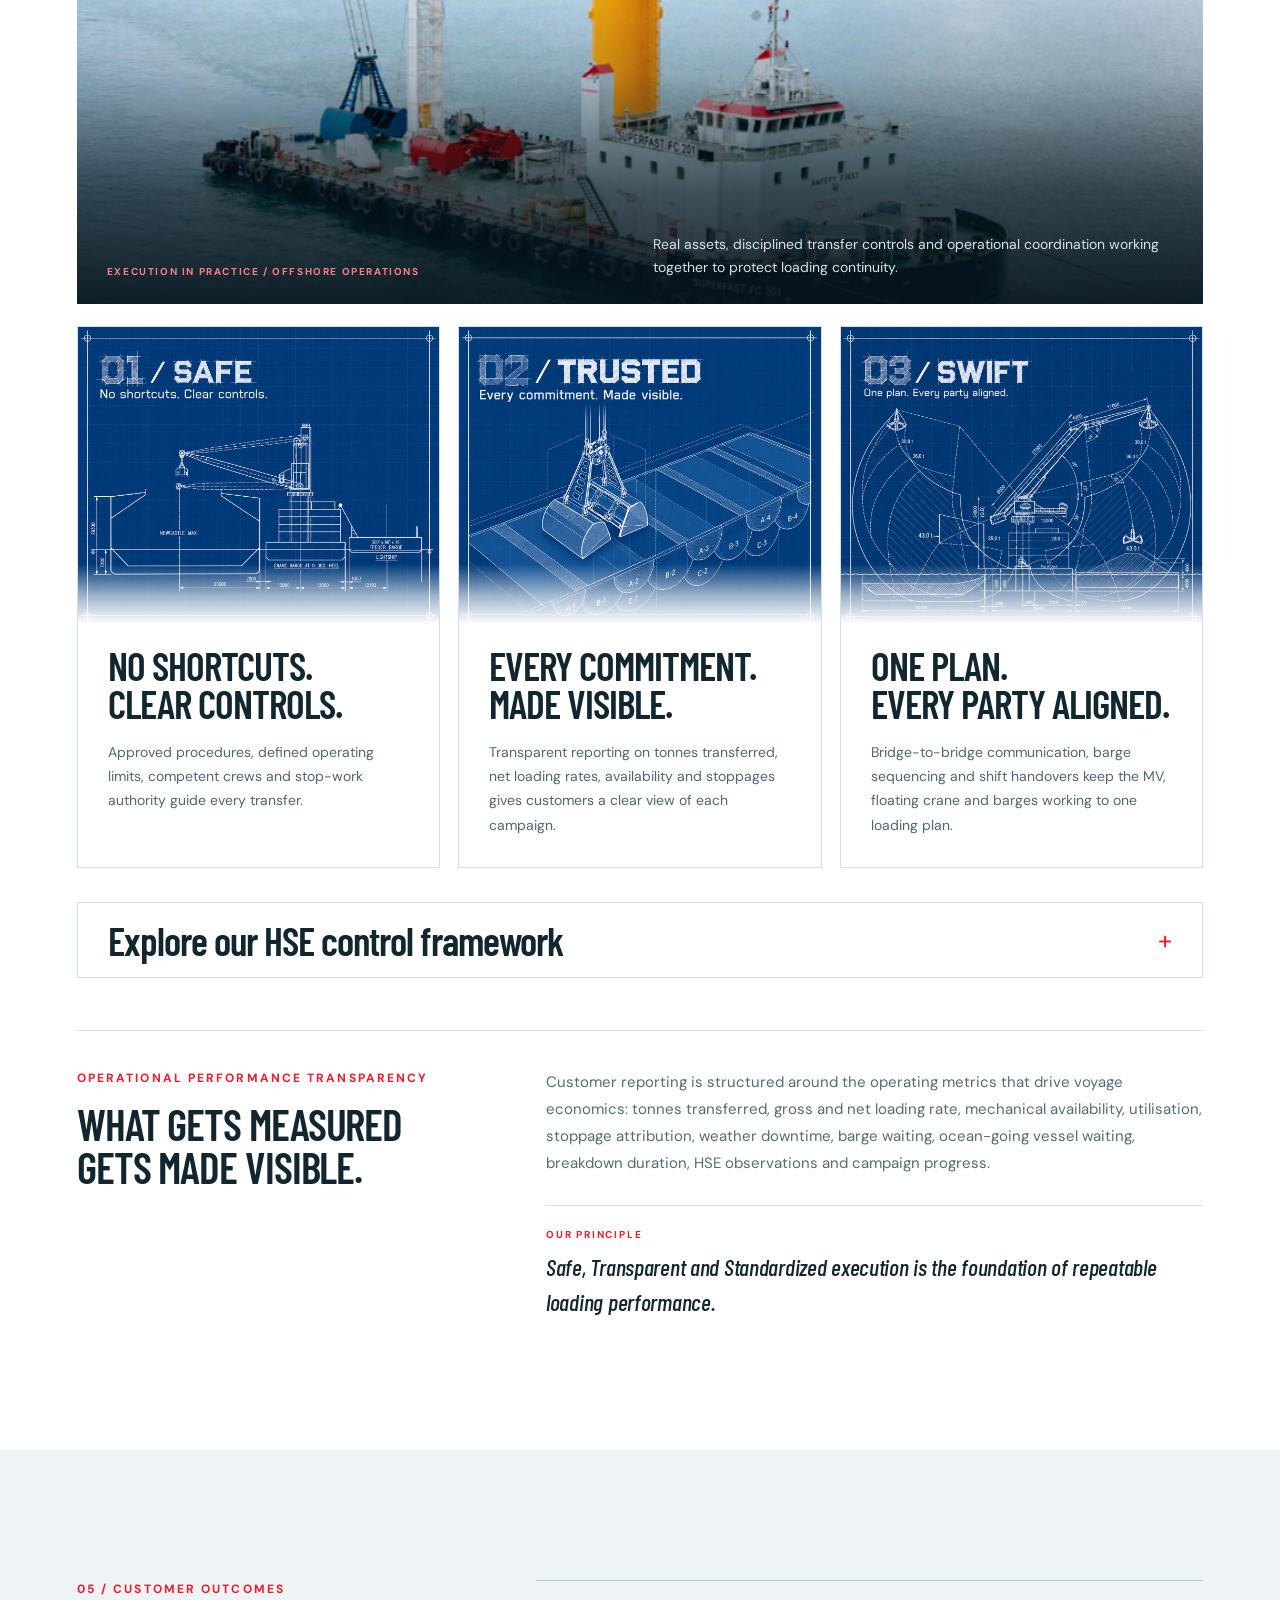
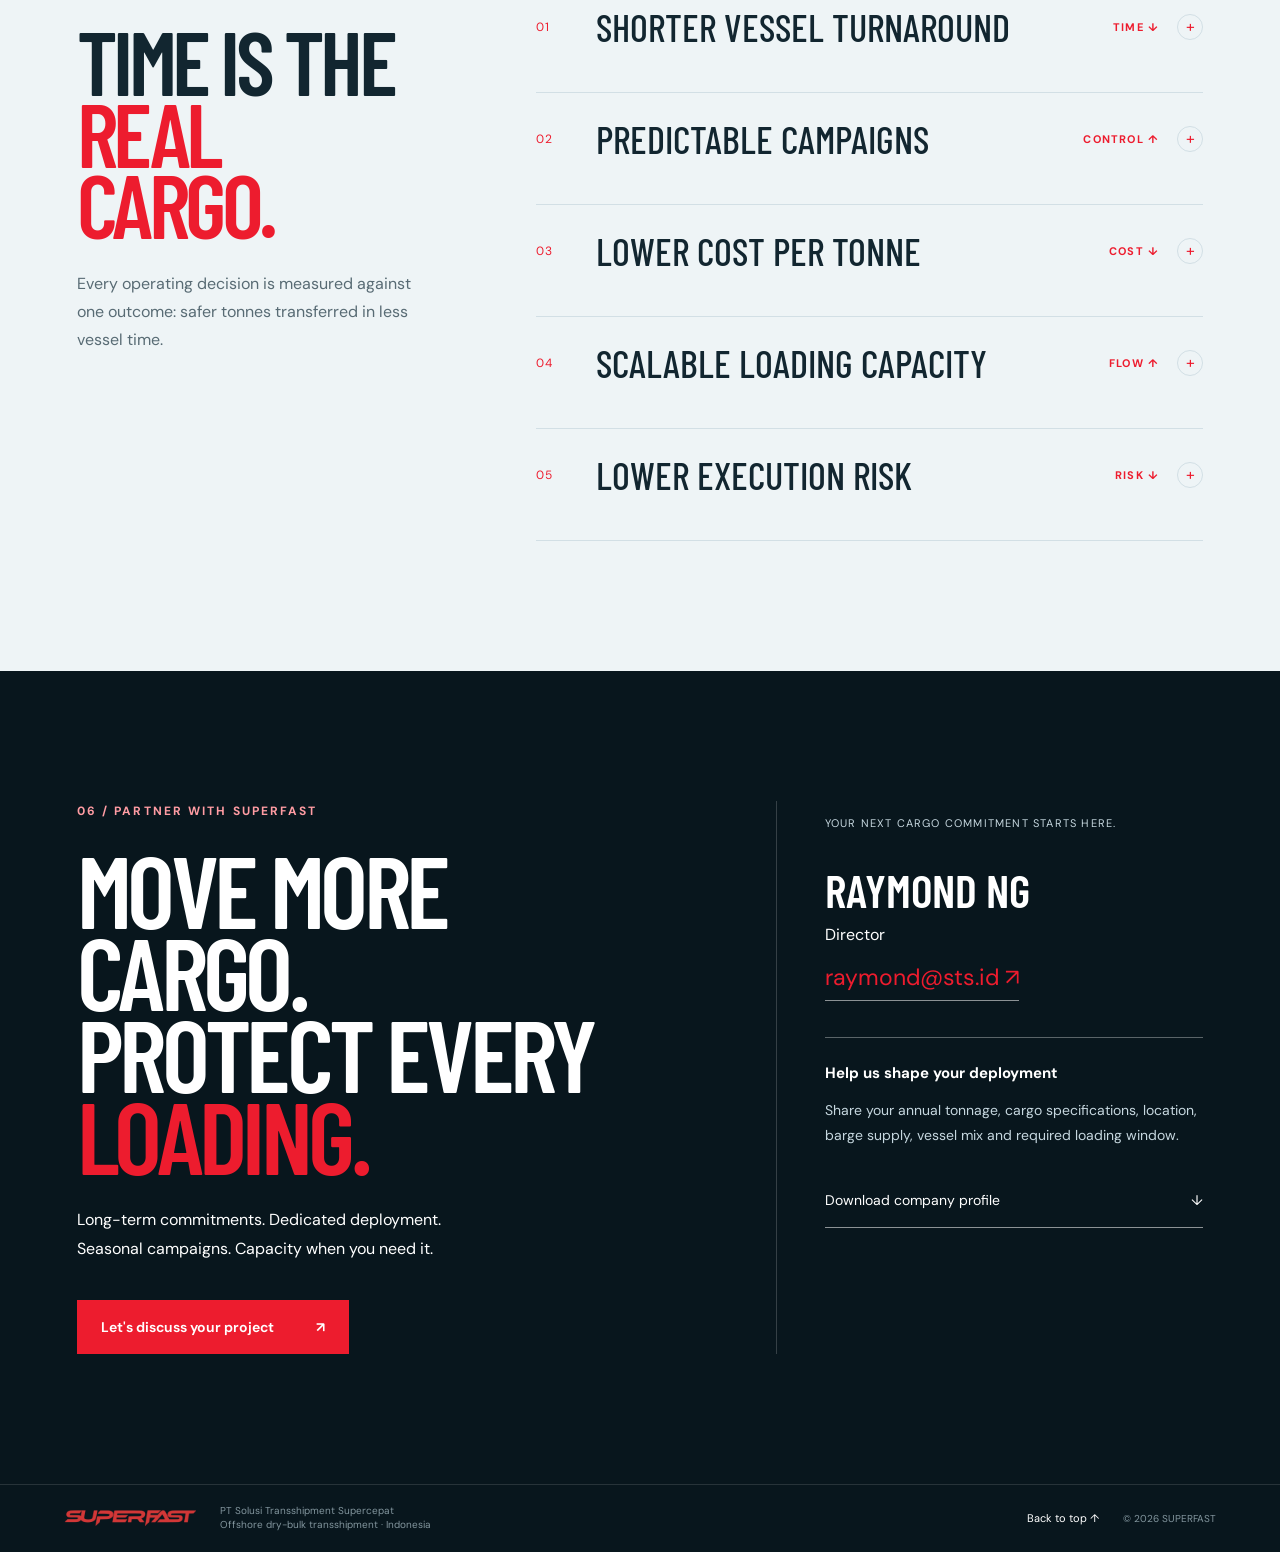
==== commit b6bc54a8: "Refresh mobile HSE alignment styles" ====
--- a/index.html
+++ b/index.html
@@ -15,7 +15,7 @@
     <link rel="stylesheet"
         href="https://fonts.googleapis.com/css2?family=Barlow+Condensed:wght@500;600;700&family=DM+Sans:wght@400;450;500;600;650;700&display=swap">
     <link rel="stylesheet" href="style.css?v=20260928-perf1">
-    <link rel="stylesheet" href="revamp.css?v=20260930-hse4">
+    <link rel="stylesheet" href="revamp.css?v=20260930-hse5">
     <link rel="preload" as="image" href="assets/mobile-hero-superfast-v2.jpg" media="(max-width: 760px)"
         fetchpriority="high">
 </head>
--- a/revamp.css
+++ b/revamp.css
@@ -8310,3 +8310,58 @@
     line-height:1.54!important;
   }
 }
+
+
+/* HSE V3 — mobile alignment and spacing refinement. */
+@media(max-width:760px){
+  .hse.hse-static{
+    width:100%!important;
+    box-sizing:border-box!important;
+    margin:22px 0 0!important;
+    padding:0 12px!important;
+  }
+
+  .hse.hse-static summary{
+    display:grid!important;
+    grid-template-columns:minmax(0,1fr) 24px!important;
+    align-items:center!important;
+    column-gap:12px!important;
+    width:100%!important;
+    box-sizing:border-box!important;
+    padding:14px 0 13px!important;
+    text-align:left!important;
+    cursor:pointer!important;
+  }
+
+  .hse.hse-static summary span{
+    justify-self:end!important;
+    align-self:center!important;
+    margin:0!important;
+    line-height:1!important;
+  }
+
+  .hse.hse-static>div{
+    width:100%!important;
+    box-sizing:border-box!important;
+    padding:0 0 6px!important;
+  }
+
+  .hse-control-list{
+    width:100%!important;
+    margin:0!important;
+    padding:0!important;
+  }
+
+  .hse-control-list li{
+    box-sizing:border-box!important;
+    width:100%!important;
+    margin:0!important;
+    padding:9px 0 9px 17px!important;
+    text-align:left!important;
+  }
+
+  .hse-control-list li::before{
+    left:1px!important;
+    top:15px!important;
+  }
+}
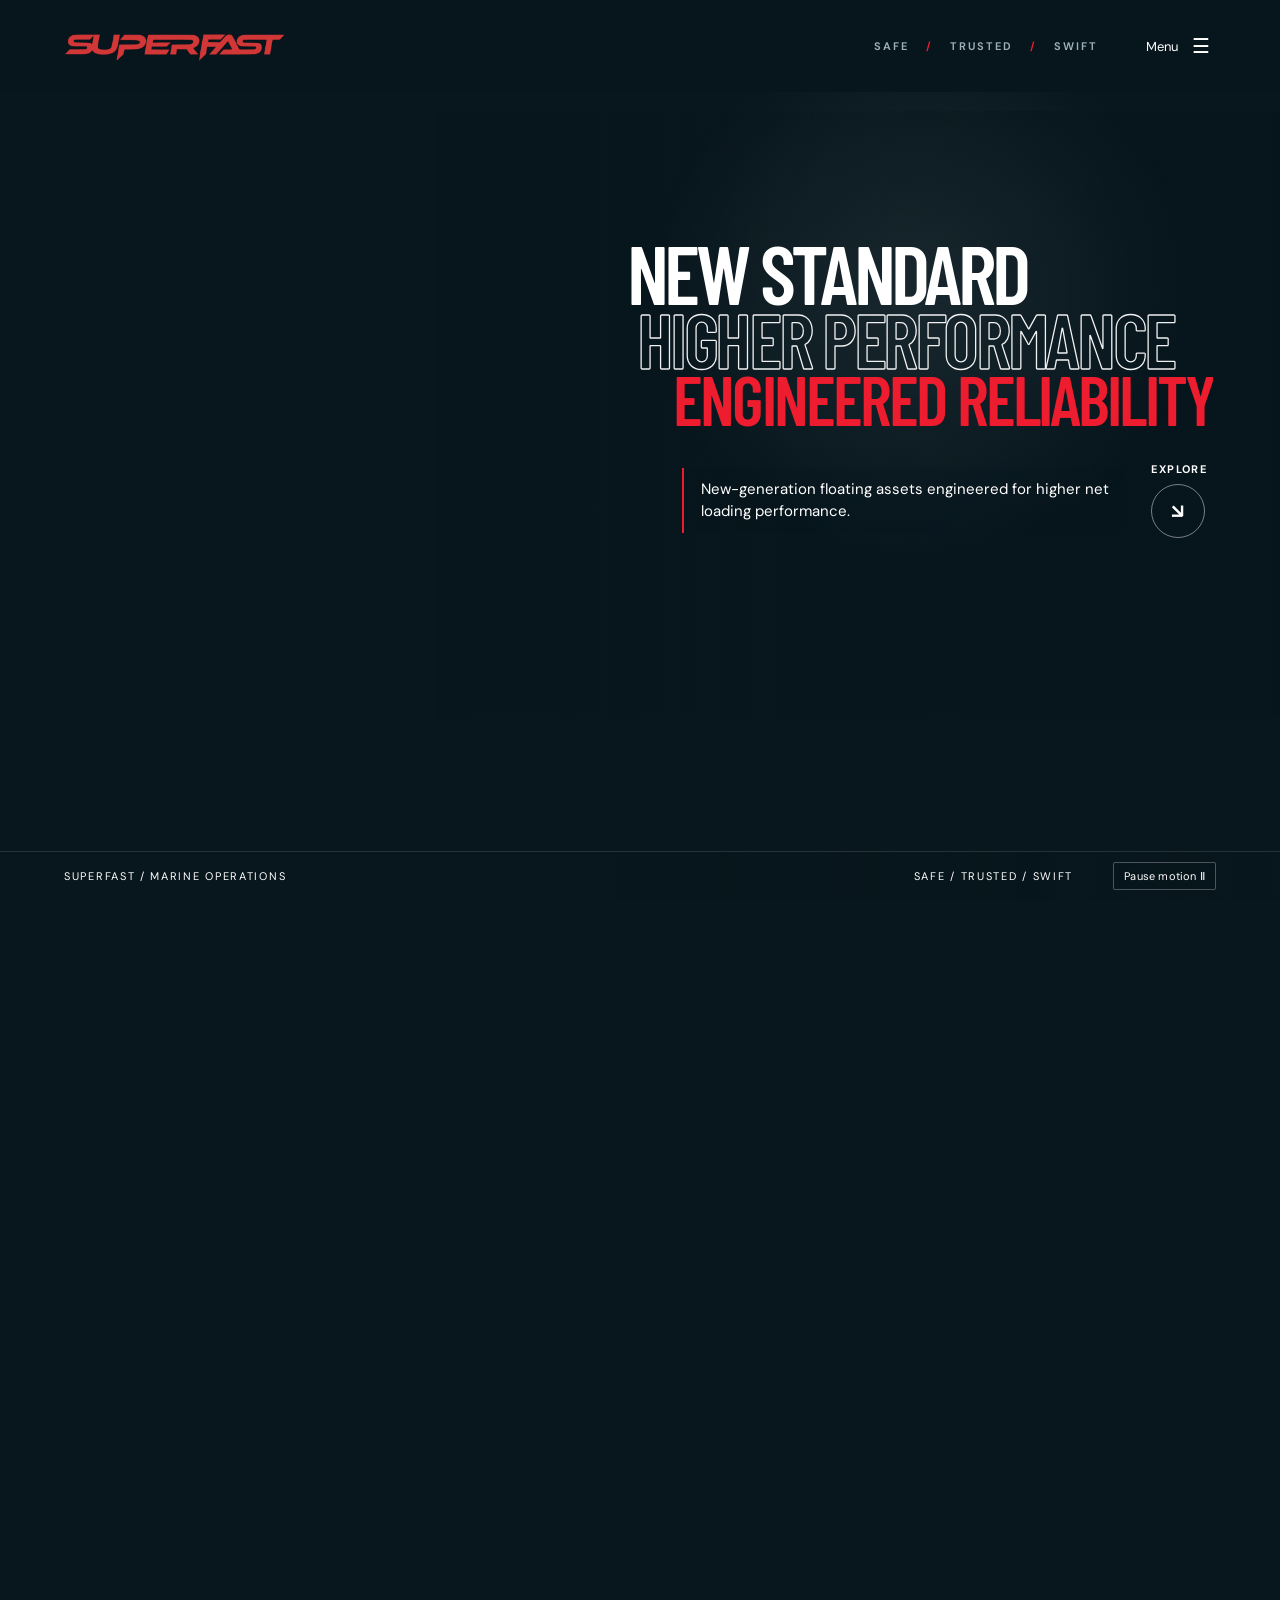
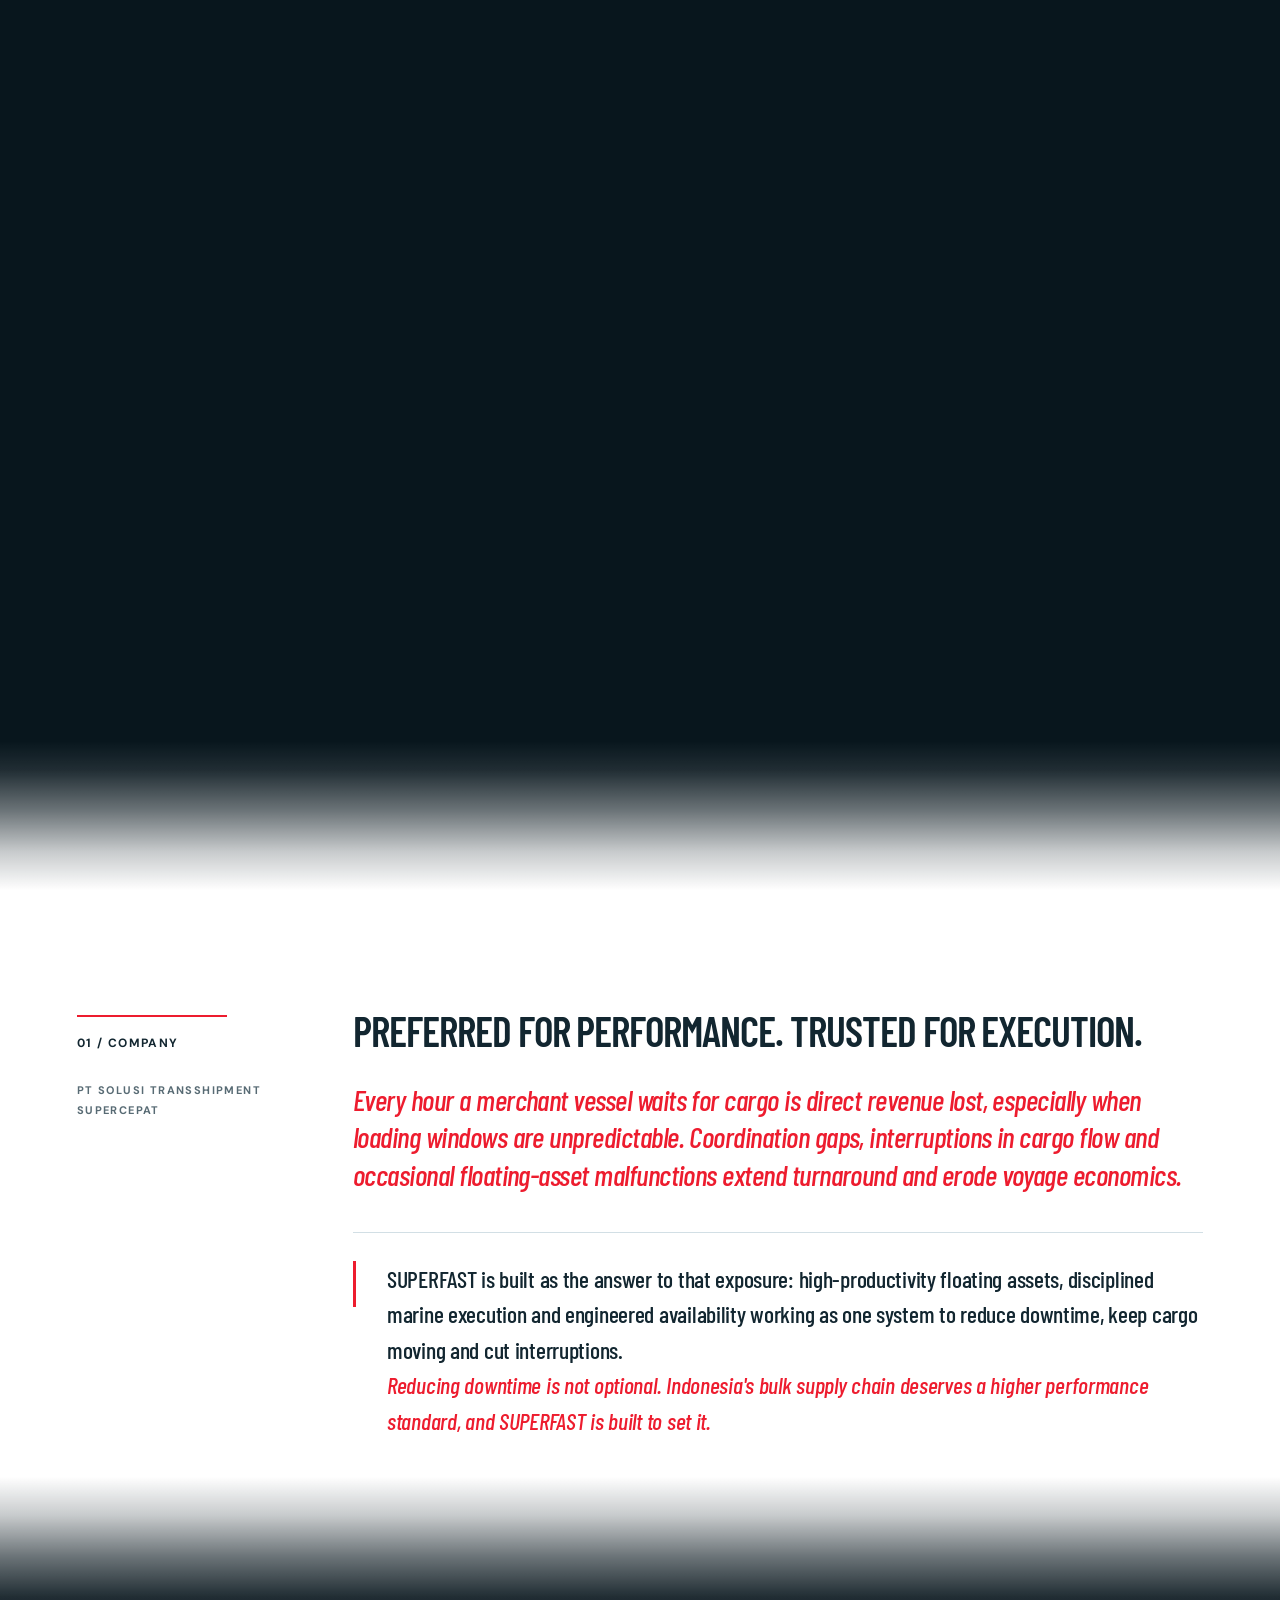
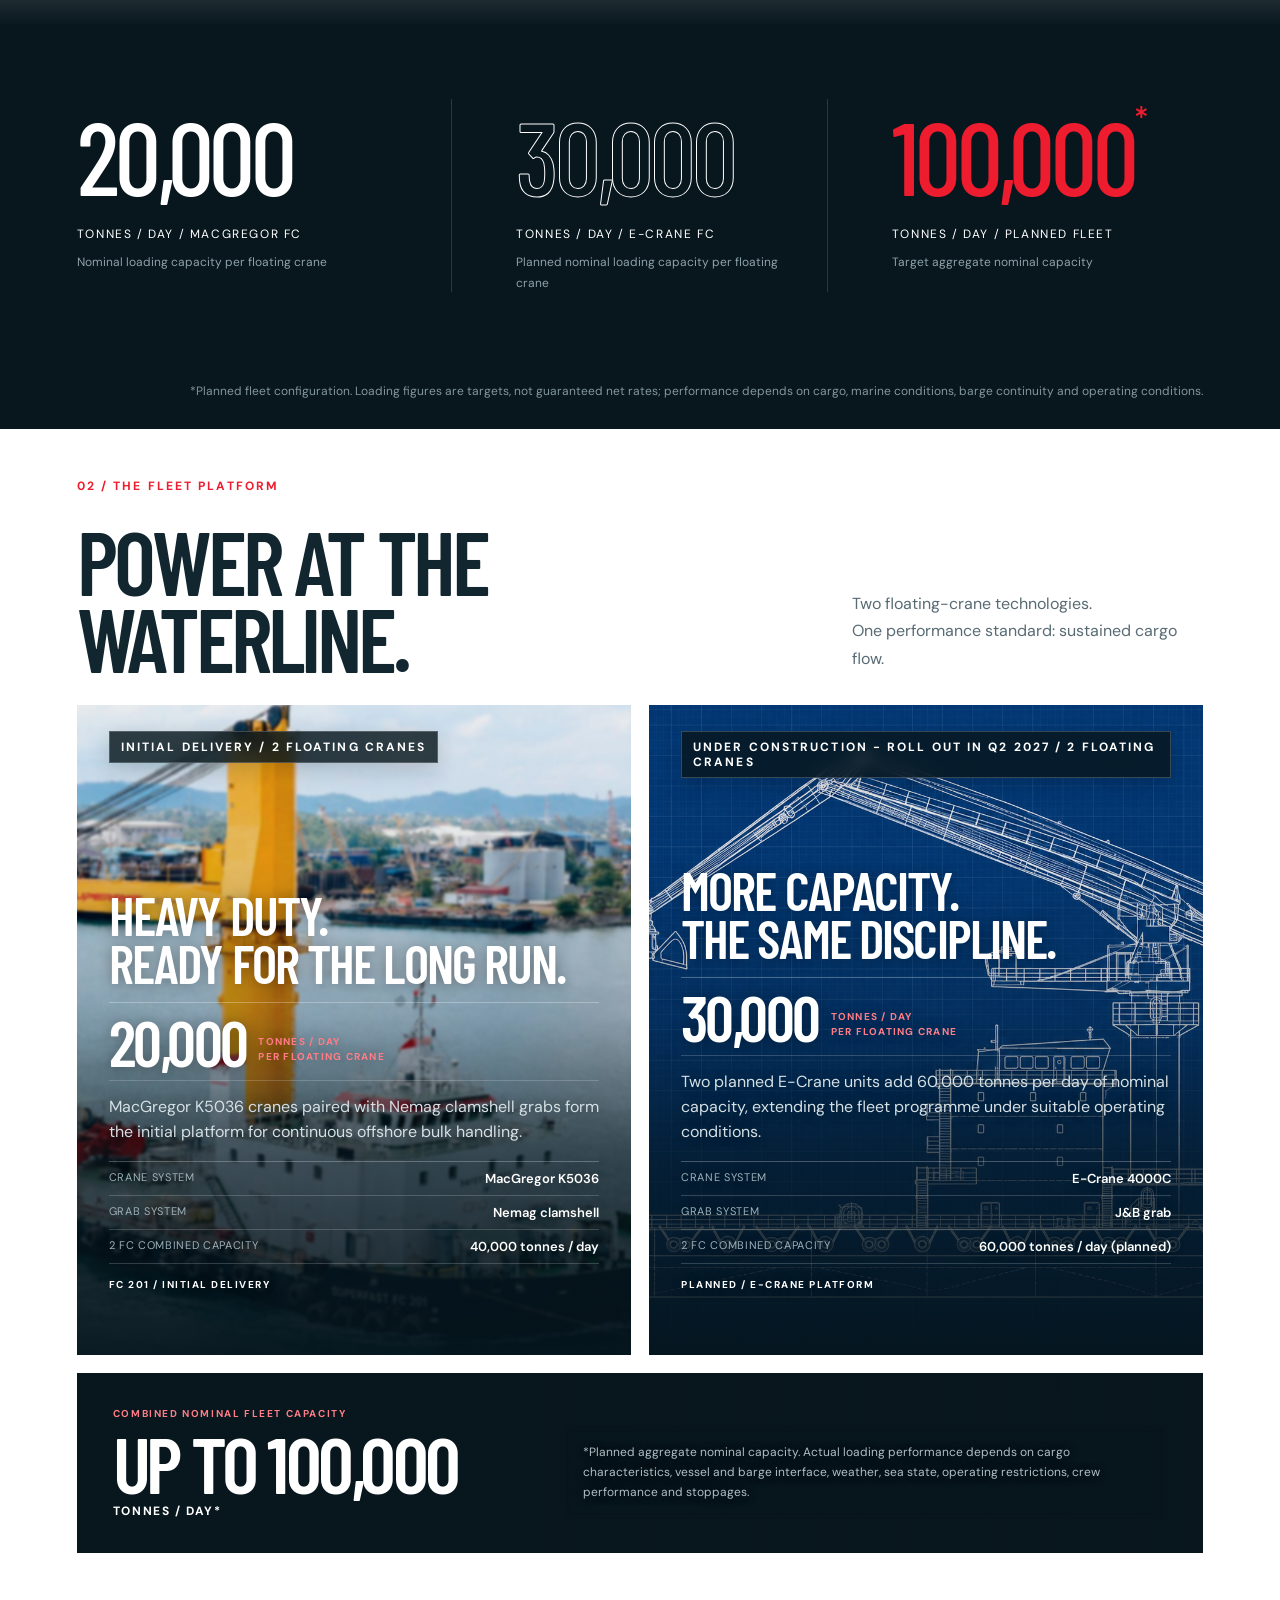
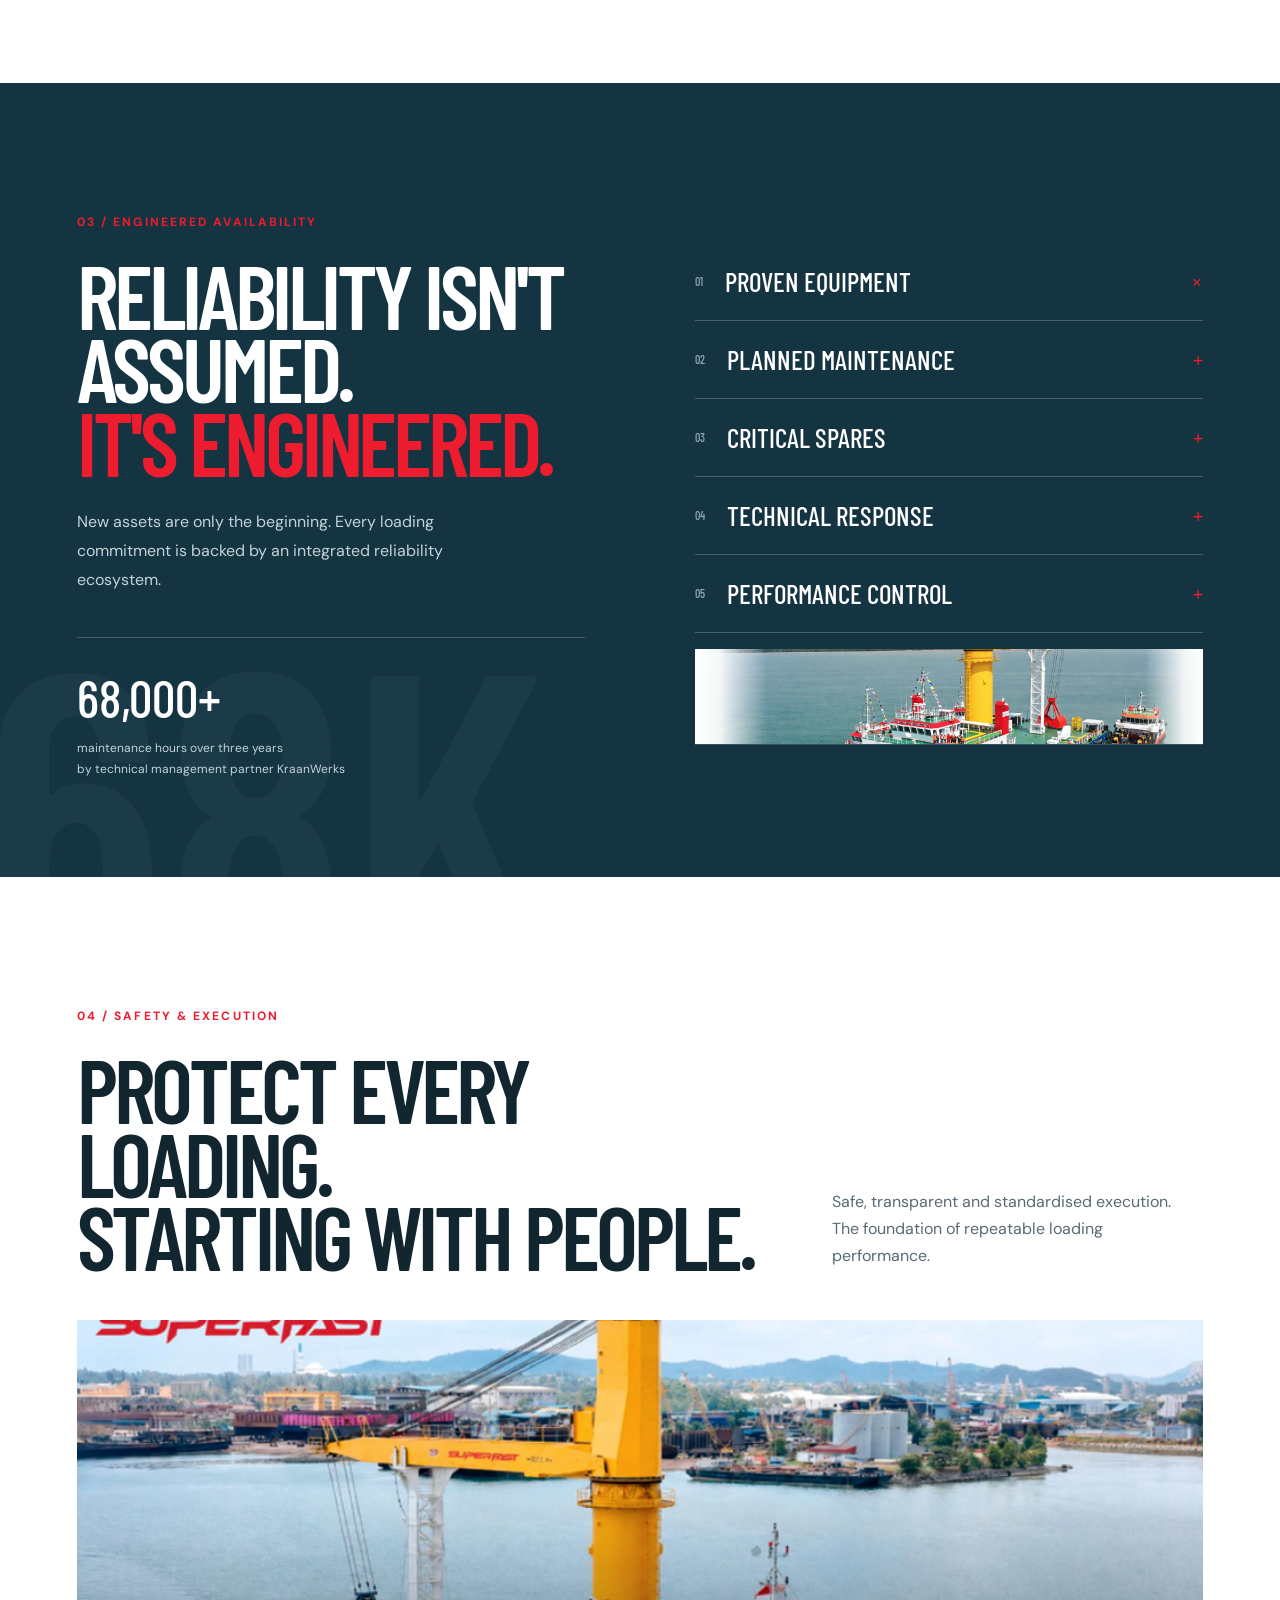
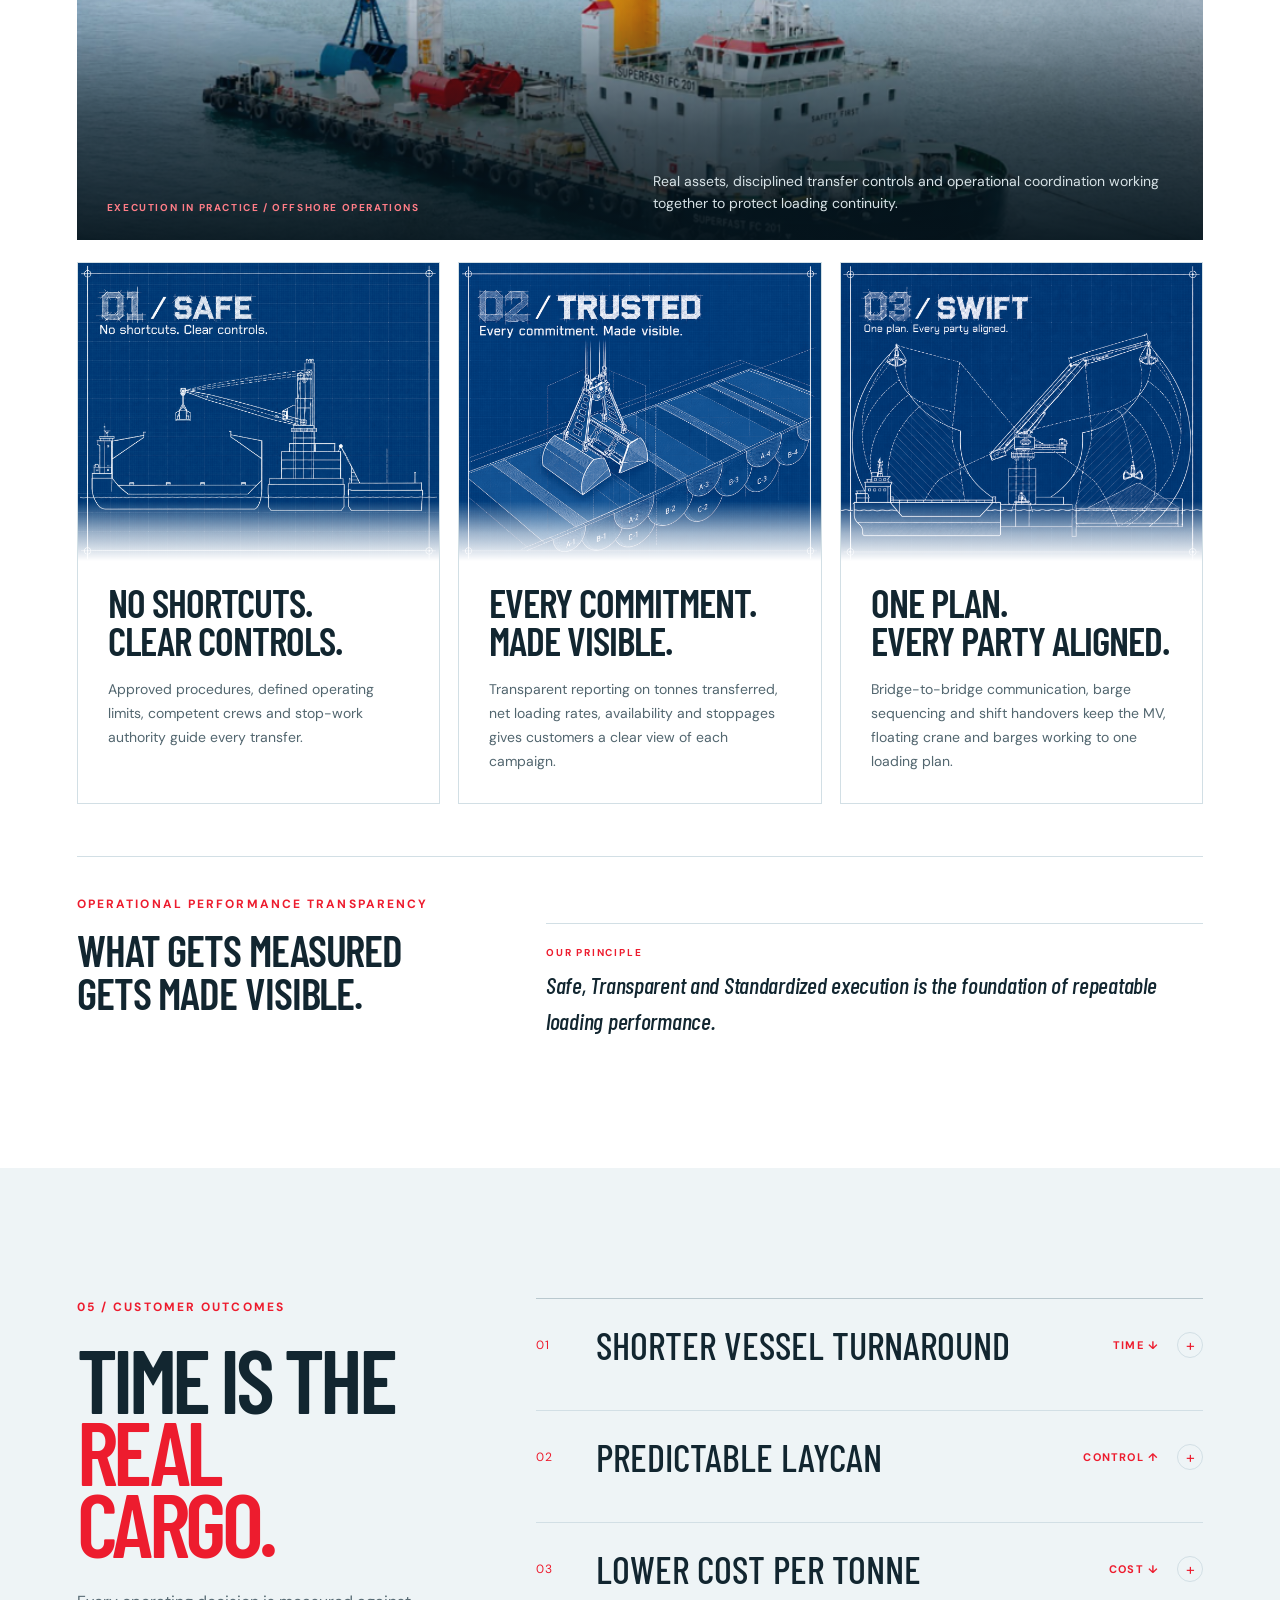
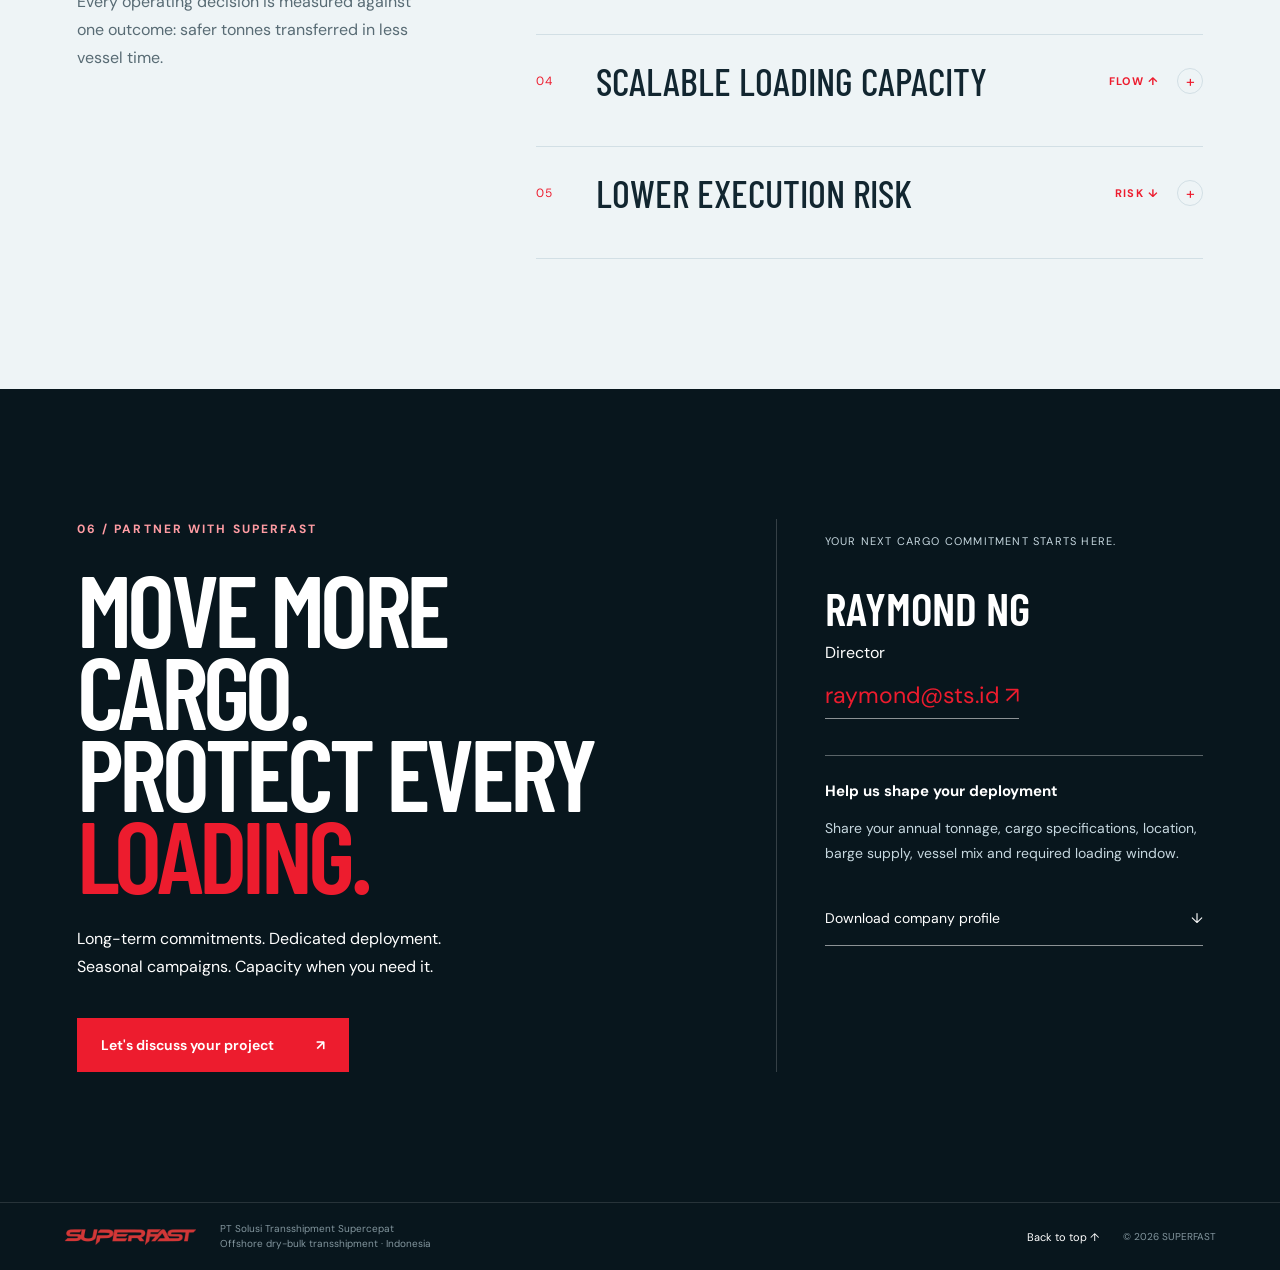
==== commit 6993e8f8: "Refactor code structure for improved readability and maintainability" ====
--- a/index.html
+++ b/index.html
@@ -15,8 +15,8 @@
     <link rel="stylesheet"
         href="https://fonts.googleapis.com/css2?family=Barlow+Condensed:wght@500;600;700&family=DM+Sans:wght@400;450;500;600;650;700&display=swap">
     <link rel="stylesheet" href="style.css?v=20260928-perf1">
-    <link rel="stylesheet" href="revamp.css?v=20260930-hse5">
-    <link rel="preload" as="image" href="assets/mobile-hero-superfast-v2.jpg" media="(max-width: 760px)"
+    <link rel="stylesheet" href="revamp.css?v=20260930-hse4">
+    <link rel="preload" as="image" href="assets/mobile-hero-superfast.png" media="(max-width: 760px)"
         fetchpriority="high">
 </head>
 
@@ -115,7 +115,7 @@
                     <img class="fleet-phase-bg fleet-phase-drawing" src="assets/e-crane-planned-blueprint.png"
                         alt="Planned E-Crane floating crane platform" loading="lazy">
                     <div class="fleet-phase-content">
-                        <p class="eyebrow">PLANNED EXPANSION / 2 FLOATING CRANES</p>
+                        <p class="eyebrow">UNDER CONSTRUCTION - ROLL OUT IN Q2 2027 / 2 FLOATING CRANES</p>
                         <h3>More capacity.<br>The same discipline.</h3>
                         <div class="fleet-capacity" aria-label="30,000 tonnes per day per planned floating crane">
                             <strong>30,000</strong>
@@ -166,36 +166,40 @@
             <div class="reliability-list">
                 <details name="reliability" open data-showcase="equipment">
                     <summary><span>01</span> Proven equipment <b>+</b></summary>
-                    <p>Internationally recognised machinery from Caterpillar, E-Crane, MacGregor, Nemag and Yanmar,
-                        selected for demanding duty and established technical support.</p>
+                    <!-- <p>Internationally recognised machinery from Caterpillar, E-Crane, MacGregor, Nemag and Yanmar,
+                        selected for demanding duty and established technical support.</p> -->
                 </details>
                 <details name="reliability" data-showcase="maintenance">
                     <summary><span>02</span> Planned maintenance <b>+</b></summary>
-                    <p>CMMS-controlled inspections, preventive maintenance and condition monitoring aligned to running
-                        hours, equipment condition and loading commitments.</p>
+                    <!-- <p>CMMS-controlled inspections, preventive maintenance and condition monitoring aligned to running
+                        hours, equipment condition and loading commitments.</p> -->
                 </details>
                 <details name="reliability" data-showcase="critical">
                     <summary><span>03</span> Critical spares <b>+</b></summary>
-                    <p>Risk-ranked critical spares, wire ropes and wear components planned against failure consequence
-                        and lead time to protect return-to-service time.</p>
+                        <!-- <p>Risk-ranked critical spares, wire ropes and wear components planned against failure consequence
+                            and lead time to protect return-to-service time.</p> -->
                 </details>
                 <details name="reliability" data-showcase="response">
                     <summary><span>04</span> Technical response <b>+</b></summary>
-                    <p>Crane specialists, strategically positioned service personnel, remote diagnostics and field
-                        intervention support fault isolation and operational recovery.</p>
+                    <!-- <p>Crane specialists, strategically positioned service personnel, remote diagnostics and field
+                        intervention support fault isolation and operational recovery.</p> -->
                 </details>
                 <details name="reliability" data-showcase="performance">
                     <summary><span>05</span> Performance control <b>+</b></summary>
-                    <p>Loading rates, mechanical availability, utilisation, equipment condition and delay attribution
-                        are reviewed to drive corrective action and continuous improvement.</p>
+                    <!-- <p>Loading rates, mechanical availability, utilisation, equipment condition and delay attribution
+                        are reviewed to drive corrective action and continuous improvement.</p> -->
                 </details>
 
                 <div class="reliability-showcase" data-active-showcase="equipment">
                     <div class="reliability-showcase-panel is-active" data-showcase-panel="equipment">
                         <div class="equipment-marquee" aria-label="Equipment brands">
-                            <div class="equipment-marquee-track">
-
-                        <div class="equipment-logo-set">
+                            <figure class="reliability-showcase-panel reliability-photo-panel" data-showcase-panel="equipment">
+                                <img src="assets/equipment.png">
+                            </figure>
+                    <!-- 
+                        <div class="equipment-marquee-track">
+
+                            <div class="equipment-logo-set">
                             <div class="equipment-logo"><img src="assets/brand/macgregor.svg" alt="MacGregor" decoding="async"><span>MacGregor</span></div>
                             <div class="equipment-logo ecrane-logo"><img src="assets/brand/E-Crane.jpg" alt="E-Crane" decoding="async"><span>E-Crane</span></div>
                             <div class="equipment-logo"><img src="assets/brand/Caterpillar.webp" alt="Caterpillar" decoding="async"><span>Caterpillar</span></div>
@@ -204,8 +208,9 @@
                             <div class="equipment-logo"><img src="assets/brand/nemag.png" alt="Nemag" decoding="async"><span>Nemag</span></div>
                             <div class="equipment-logo"><img src="assets/brand/j%26B.svg" alt="J&amp;B Grijpers" decoding="async"><span>J&amp;B</span></div>
                             <div class="equipment-logo"><img src="assets/brand/weihua.png" alt="Weihua" decoding="async"><span>Weihua</span></div>
+                            </div> 
                         </div>
-</div>
+                    -->
                             </div>
                         </div>
                     </div>
@@ -280,7 +285,7 @@
                 </article>
             </div>
 
-            <details class="hse hse-static">
+            <!-- <details class="hse hse-static">
                 <summary>Explore our HSE control framework <span>+</span></summary>
                 <div>
                     <ul class="hse-control-list">
@@ -292,7 +297,7 @@
                         <li>Environmental controls for spill prevention, waste management, dust suppression and cargo containment, aligned with applicable statutory and project requirements.</li>
                     </ul>
                 </div>
-            </details>
+            </details> -->
 
             <div class="performance-transparency">
                 <div class="performance-transparency-head">
@@ -300,7 +305,7 @@
                     <h3>What gets measured<br>gets made visible.</h3>
                 </div>
                 <div class="performance-transparency-body">
-                    <p>Customer reporting is structured around the operating metrics that drive voyage economics: tonnes transferred, gross and net loading rate, mechanical availability, utilisation, stoppage attribution, weather downtime, barge waiting, ocean-going vessel waiting, breakdown duration, HSE observations and campaign progress.</p>
+                    <!-- <p>Customer reporting is structured around the operating metrics that drive voyage economics: tonnes transferred, gross and net loading rate, mechanical availability, utilisation, stoppage attribution, weather downtime, barge waiting, ocean-going vessel waiting, breakdown duration, HSE observations and campaign progress.</p> -->
                     <p class="performance-principle"><span>OUR PRINCIPLE</span><em><i>Safe, Transparent and Standardized execution is the foundation of repeatable loading performance.</i></em></p>
                 </div>
             </div>
@@ -318,12 +323,12 @@
                         <span>01</span><h3>Shorter vessel turnaround</h3><b>TIME ↓</b><i aria-hidden="true">+</i>
                     </button>
                     <div class="outcome-detail">
-                        <p>Higher sustained net loading rates reduce <em>merchant vessel</em> time at anchorage and associated demurrage exposure.</p>
-                    </div>
-                </article>
-                <article class="outcome-card">
-                    <button class="outcome-toggle" type="button" aria-expanded="false">
-                        <span>02</span><h3>Predictable campaigns</h3><b>CONTROL ↑</b><i aria-hidden="true">+</i>
+                        <p>Higher sustained net loading rates <em>reduce merchant vessel</em> time at anchorage and associated demurrage exposure.</p>
+                    </div>
+                </article>
+                <article class="outcome-card">
+                    <button class="outcome-toggle" type="button" aria-expanded="false">
+                        <span>02</span><h3>Predictable laycan</h3><b>CONTROL ↑</b><i aria-hidden="true">+</i>
                     </button>
                     <div class="outcome-detail">
                         <p>Mechanical availability, barge-flow visibility and disciplined stoppage control <em>take the uncertainty out of loading windows</em>, improving shipment planning and schedule confidence.</p>
--- a/revamp.css
+++ b/revamp.css
@@ -6740,7 +6740,7 @@
     background:
       linear-gradient(180deg,rgba(5,20,28,.28) 0%,rgba(5,20,28,.08) 34%,rgba(5,20,28,.14) 62%,rgba(5,20,28,.72) 100%),
       linear-gradient(90deg,rgba(5,20,28,.36) 0%,rgba(5,20,28,.10) 72%,rgba(5,20,28,.02) 100%),
-      url('assets/mobile-hero-superfast.jpg') 52% center / cover no-repeat!important;
+      url('assets/mobile-hero-superfast.png') 52% center / cover no-repeat!important;
   }
 
   .hero-flow-media .hero-video-primary,
@@ -6914,7 +6914,7 @@
     background:
       linear-gradient(180deg,rgba(5,20,28,.24) 0%,rgba(5,20,28,.04) 32%,rgba(5,20,28,.10) 58%,rgba(5,20,28,.76) 100%),
       linear-gradient(90deg,rgba(5,20,28,.34) 0%,rgba(5,20,28,.10) 66%,rgba(5,20,28,.02) 100%),
-      url('assets/mobile-hero-superfast-v2.jpg') 58% center / cover no-repeat!important;
+      url('assets/mobile-hero-superfast.png') 58% center / cover no-repeat!important;
   }
 
   .hero-flow-media .hero-video-primary,
@@ -7055,7 +7055,7 @@
     background:
       linear-gradient(180deg,rgba(5,20,28,.20) 0%,rgba(5,20,28,.04) 31%,rgba(5,20,28,.10) 58%,rgba(5,20,28,.74) 100%),
       linear-gradient(90deg,rgba(5,20,28,.34) 0%,rgba(5,20,28,.08) 66%,rgba(5,20,28,.01) 100%),
-      url('assets/mobile-hero-superfast-v2.jpg') 57% center / cover no-repeat!important;
+      url('assets/mobile-hero-superfast.png') 57% center / cover no-repeat!important;
   }
 
   .hero-flow-media .hero-video-primary,
@@ -8310,58 +8310,3 @@
     line-height:1.54!important;
   }
 }
-
-
-/* HSE V3 — mobile alignment and spacing refinement. */
-@media(max-width:760px){
-  .hse.hse-static{
-    width:100%!important;
-    box-sizing:border-box!important;
-    margin:22px 0 0!important;
-    padding:0 12px!important;
-  }
-
-  .hse.hse-static summary{
-    display:grid!important;
-    grid-template-columns:minmax(0,1fr) 24px!important;
-    align-items:center!important;
-    column-gap:12px!important;
-    width:100%!important;
-    box-sizing:border-box!important;
-    padding:14px 0 13px!important;
-    text-align:left!important;
-    cursor:pointer!important;
-  }
-
-  .hse.hse-static summary span{
-    justify-self:end!important;
-    align-self:center!important;
-    margin:0!important;
-    line-height:1!important;
-  }
-
-  .hse.hse-static>div{
-    width:100%!important;
-    box-sizing:border-box!important;
-    padding:0 0 6px!important;
-  }
-
-  .hse-control-list{
-    width:100%!important;
-    margin:0!important;
-    padding:0!important;
-  }
-
-  .hse-control-list li{
-    box-sizing:border-box!important;
-    width:100%!important;
-    margin:0!important;
-    padding:9px 0 9px 17px!important;
-    text-align:left!important;
-  }
-
-  .hse-control-list li::before{
-    left:1px!important;
-    top:15px!important;
-  }
-}
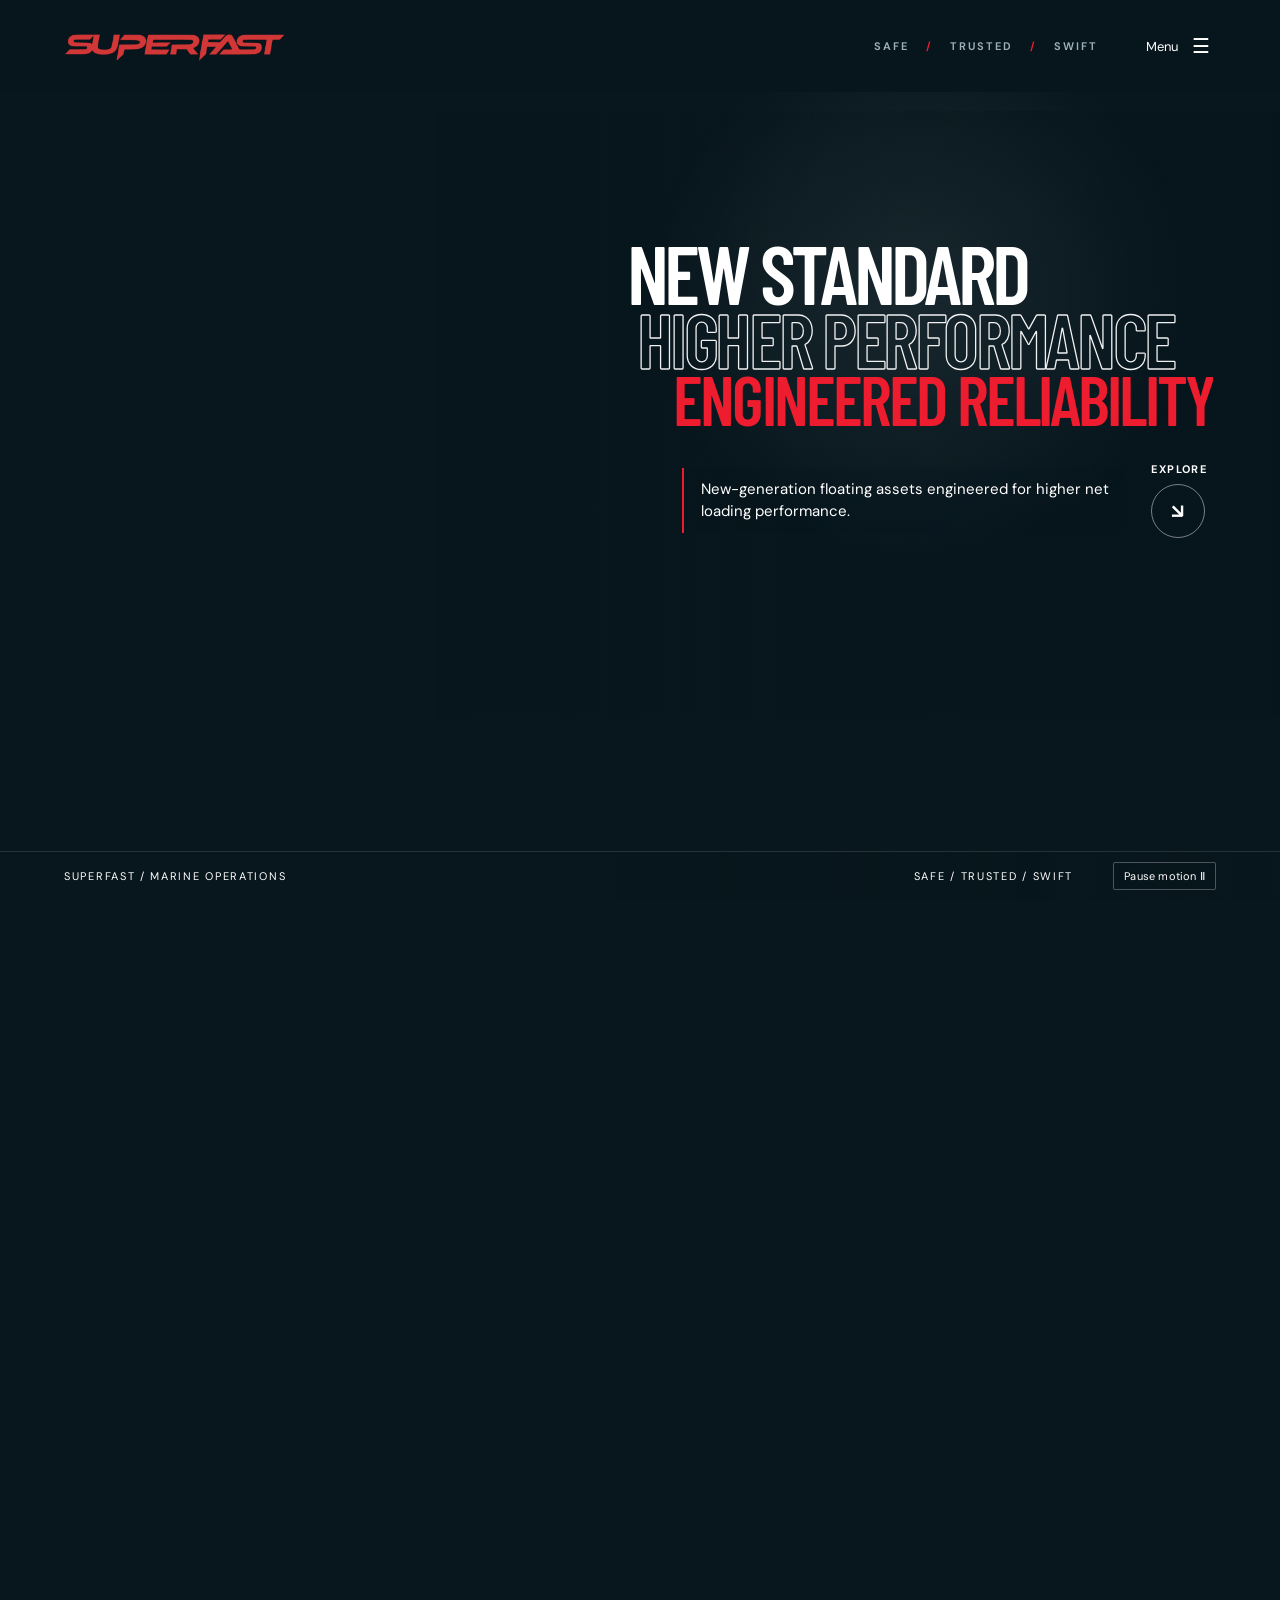
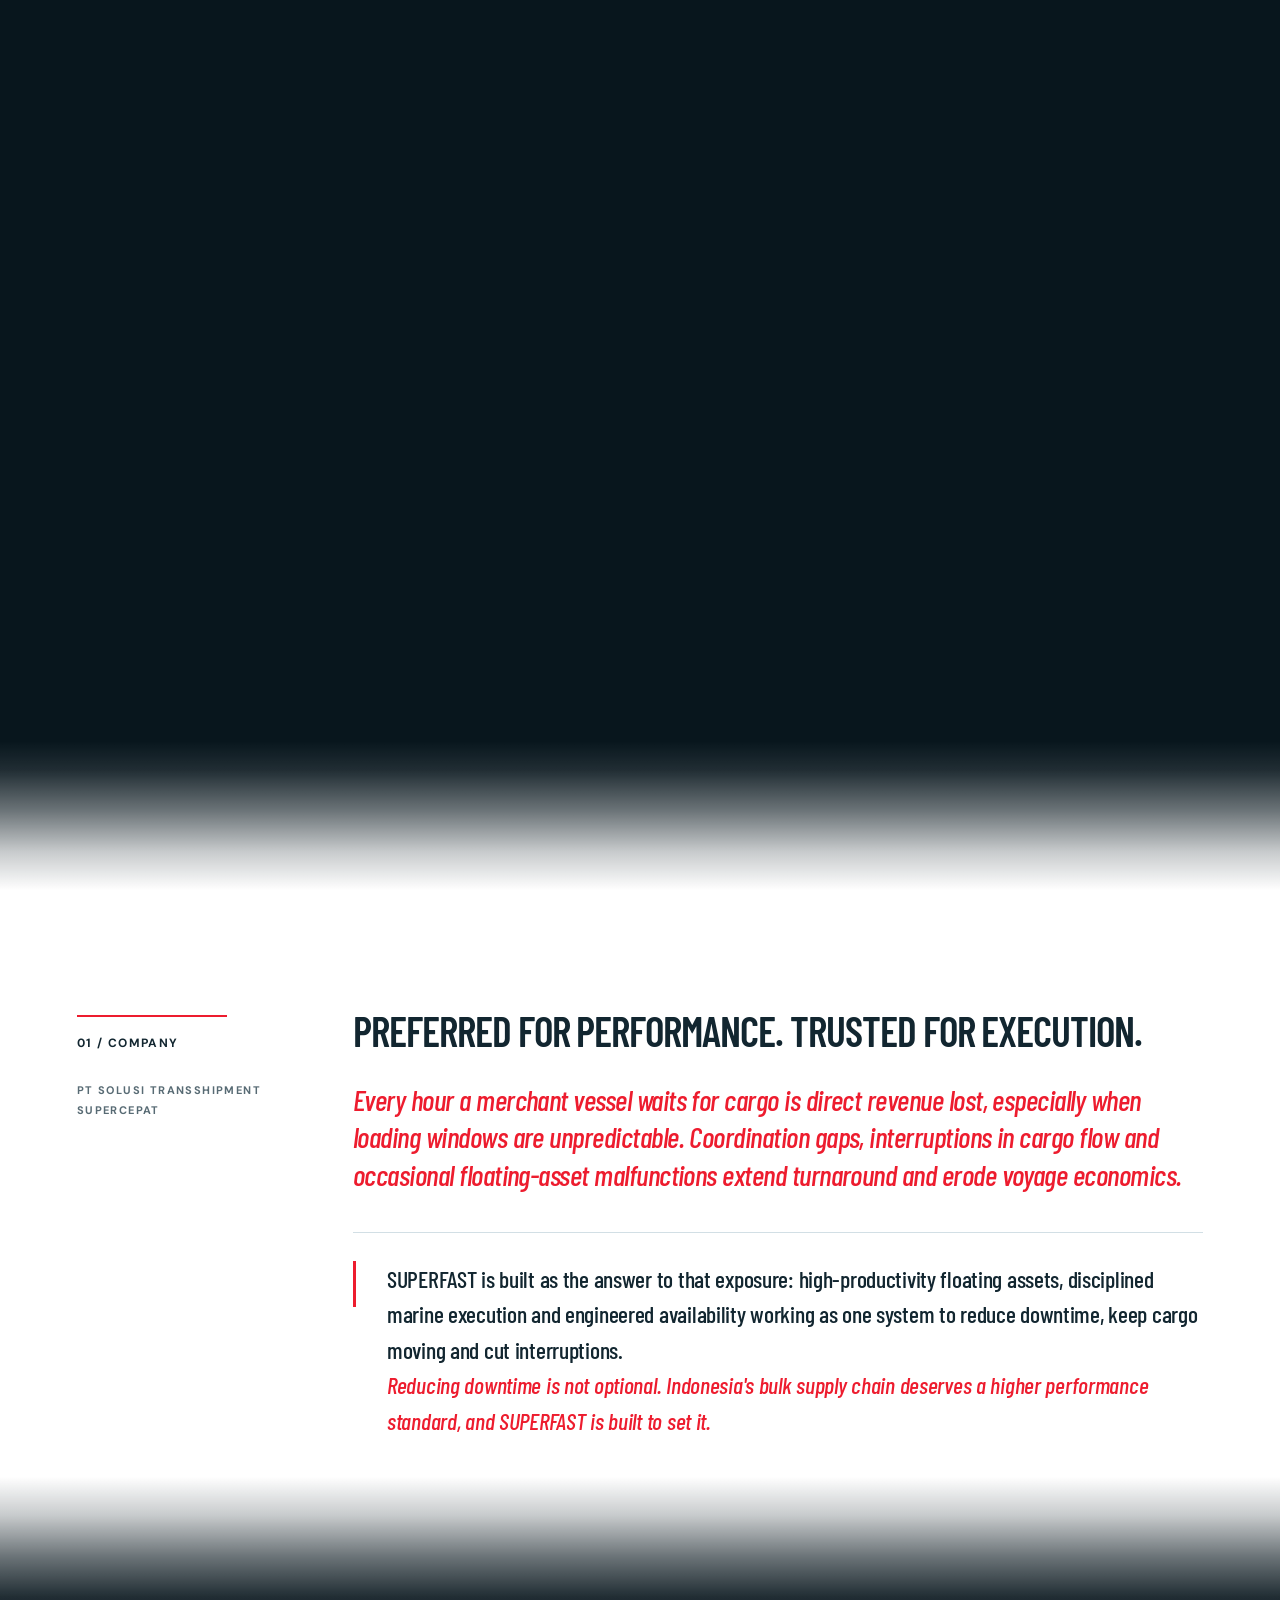
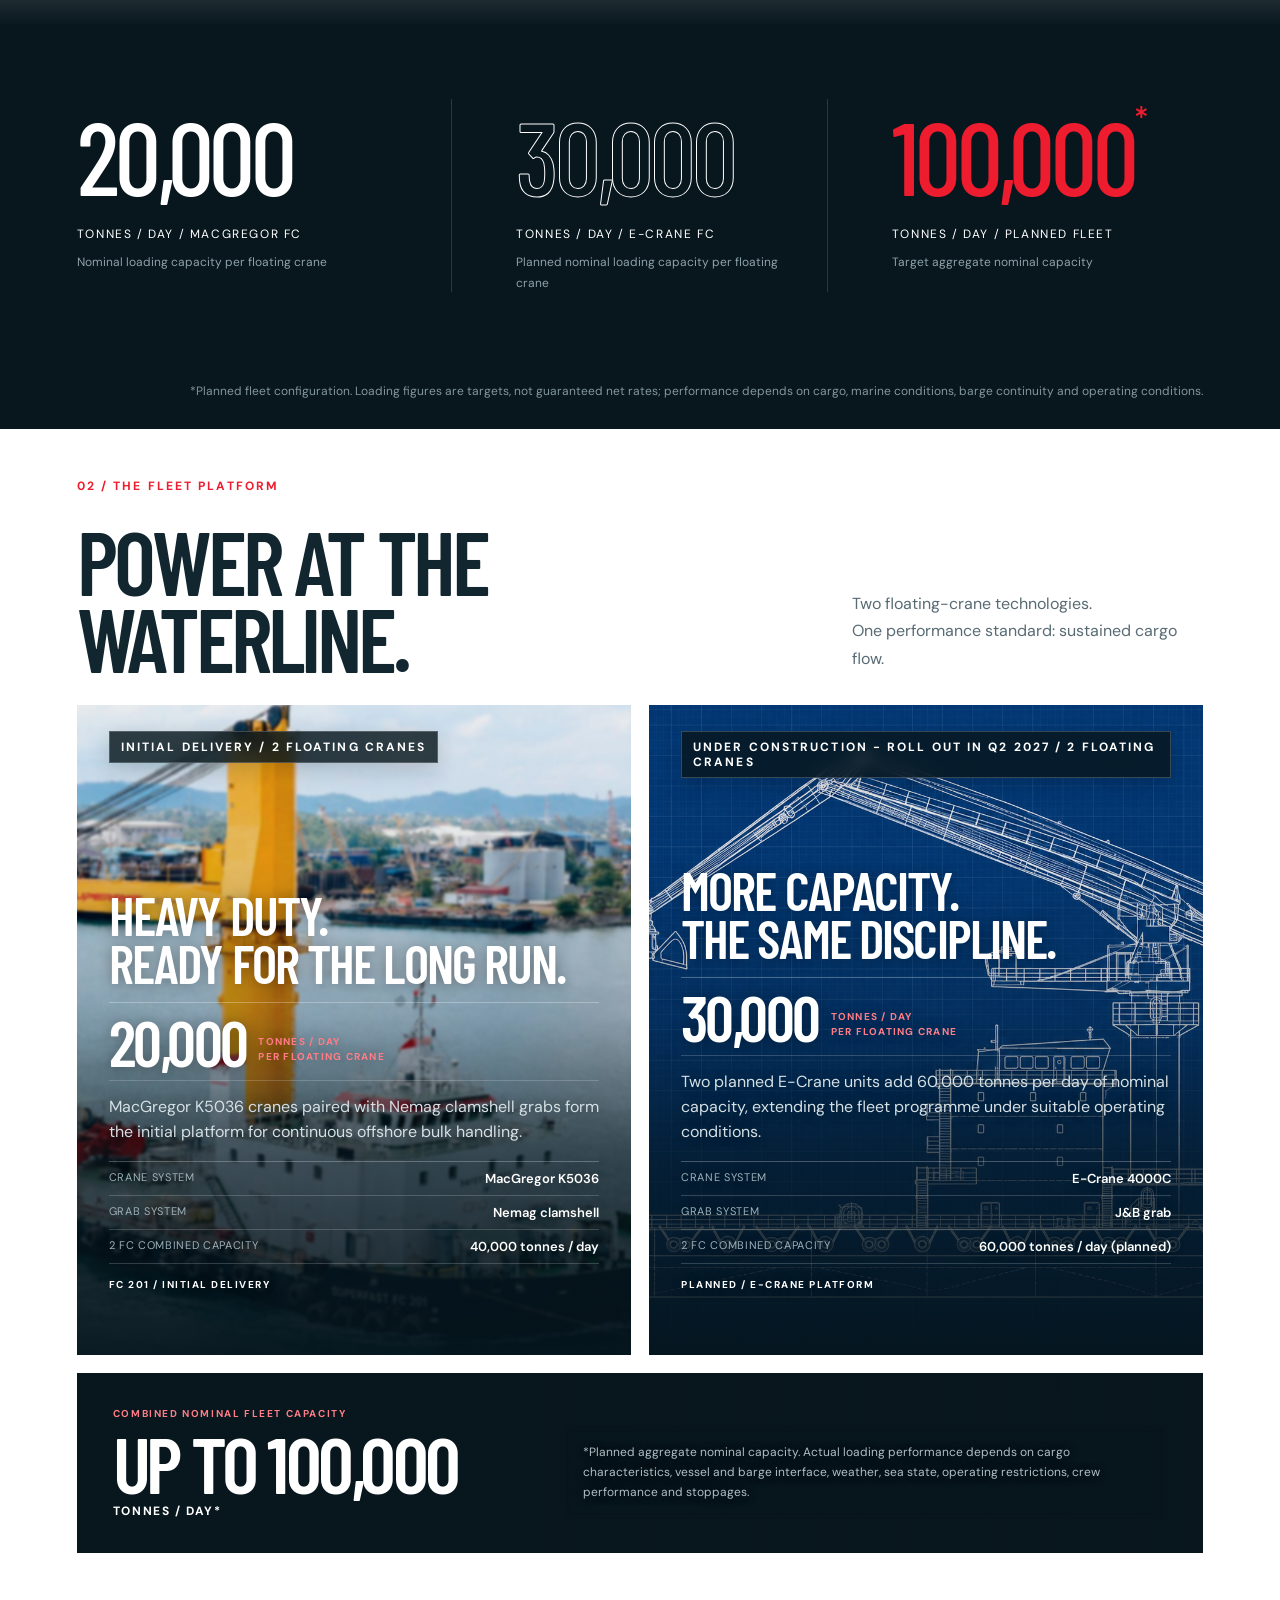
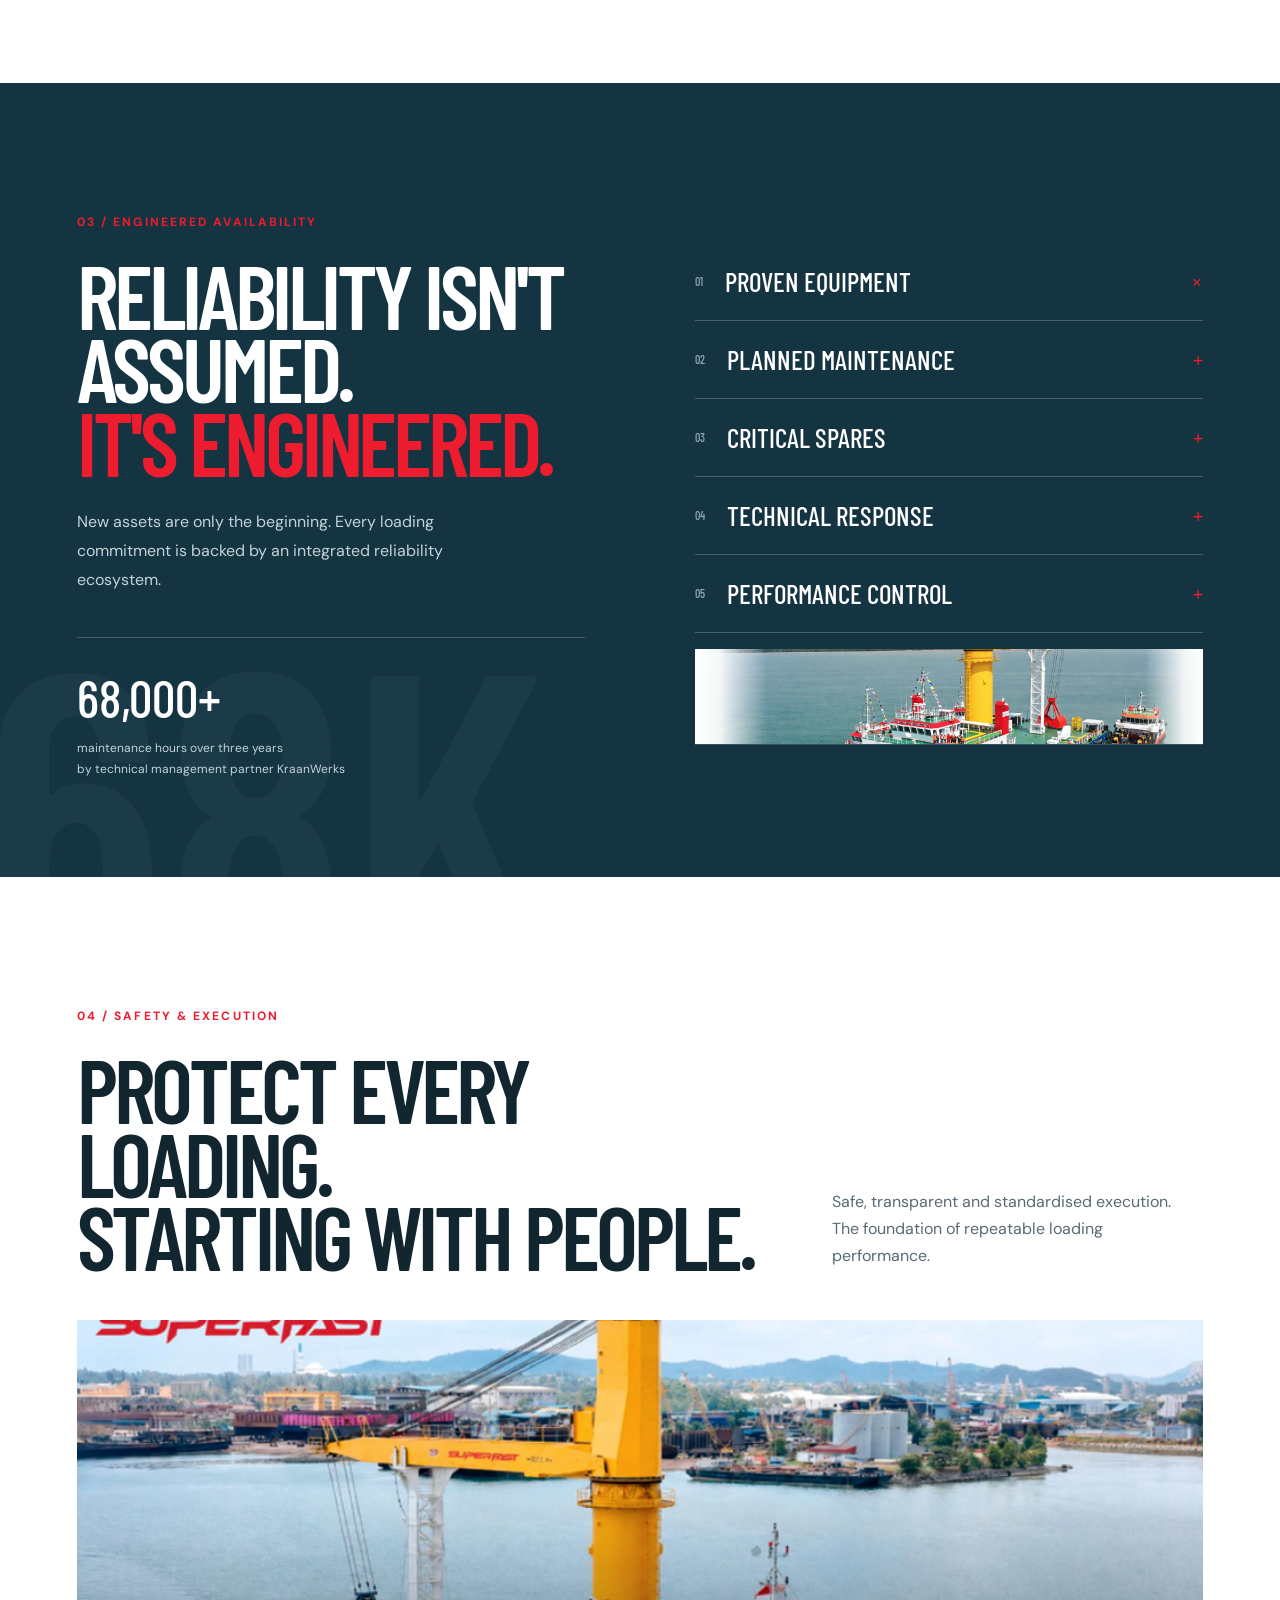
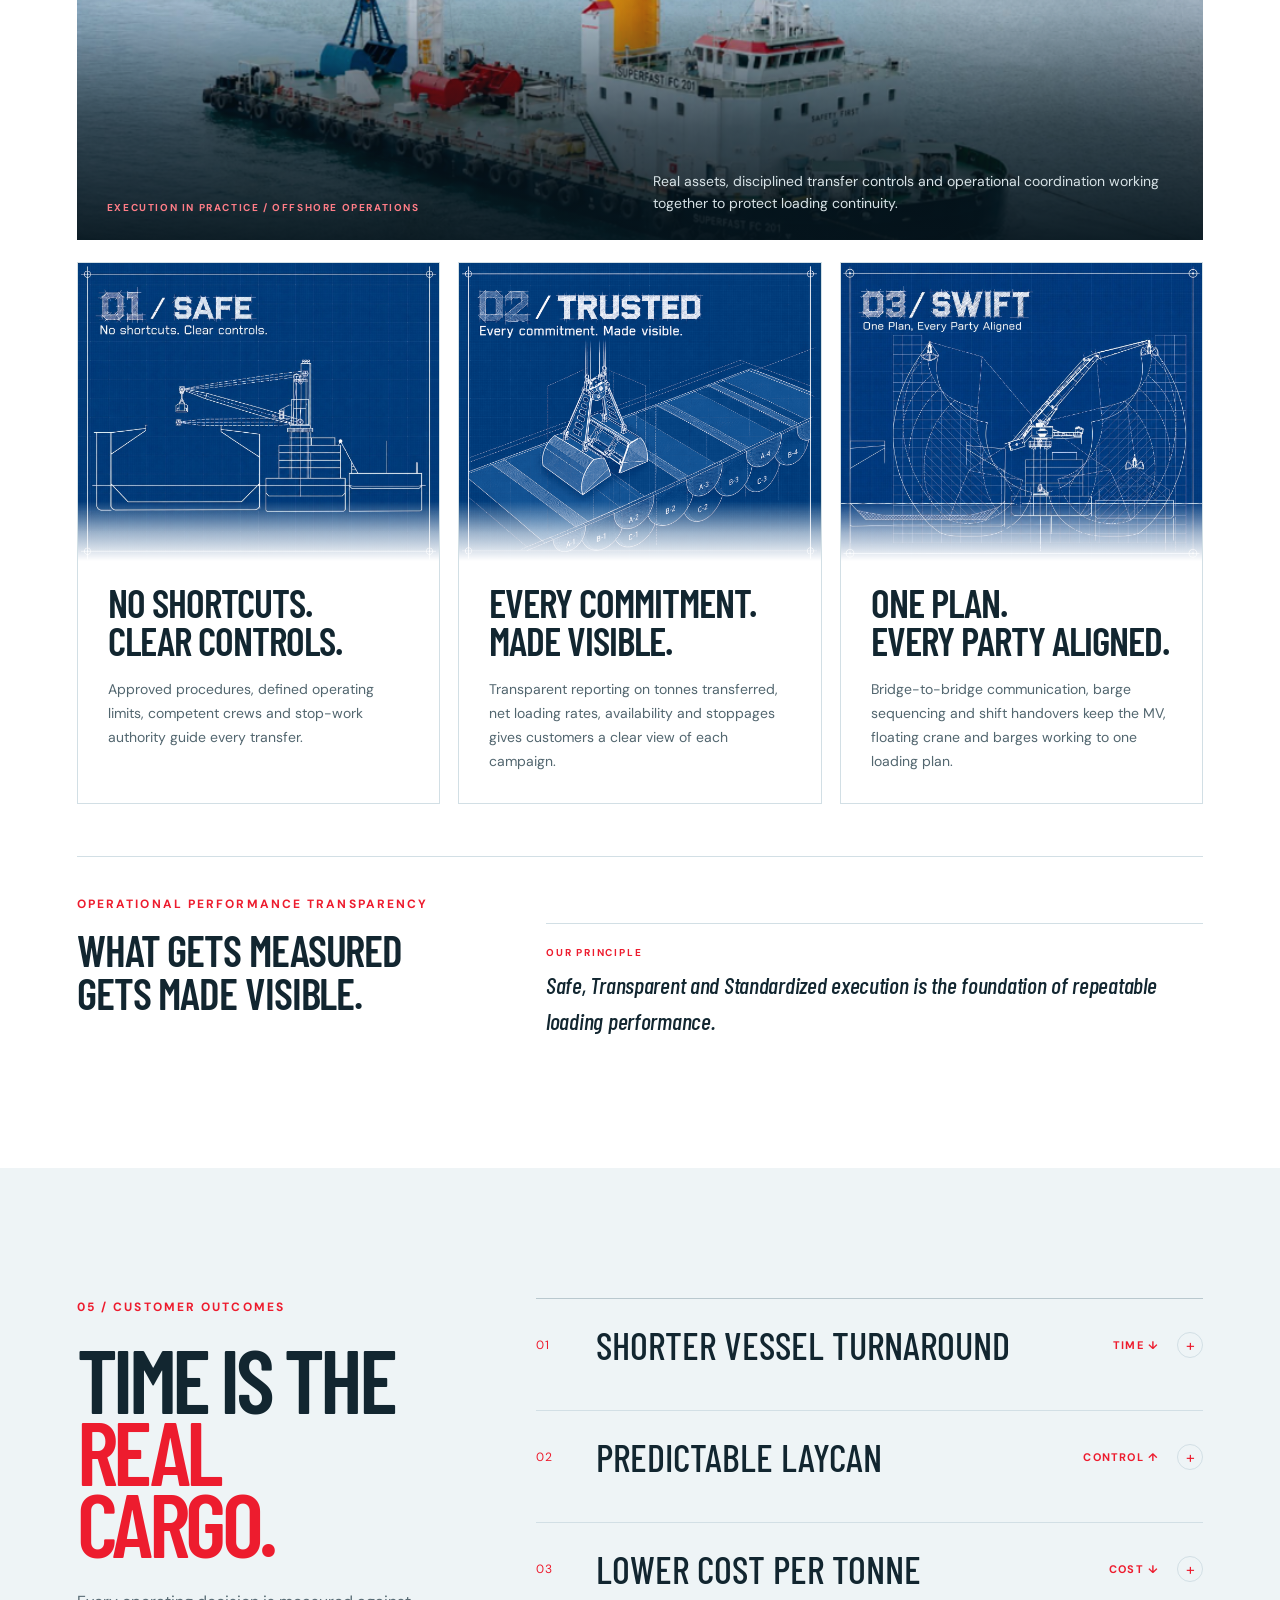
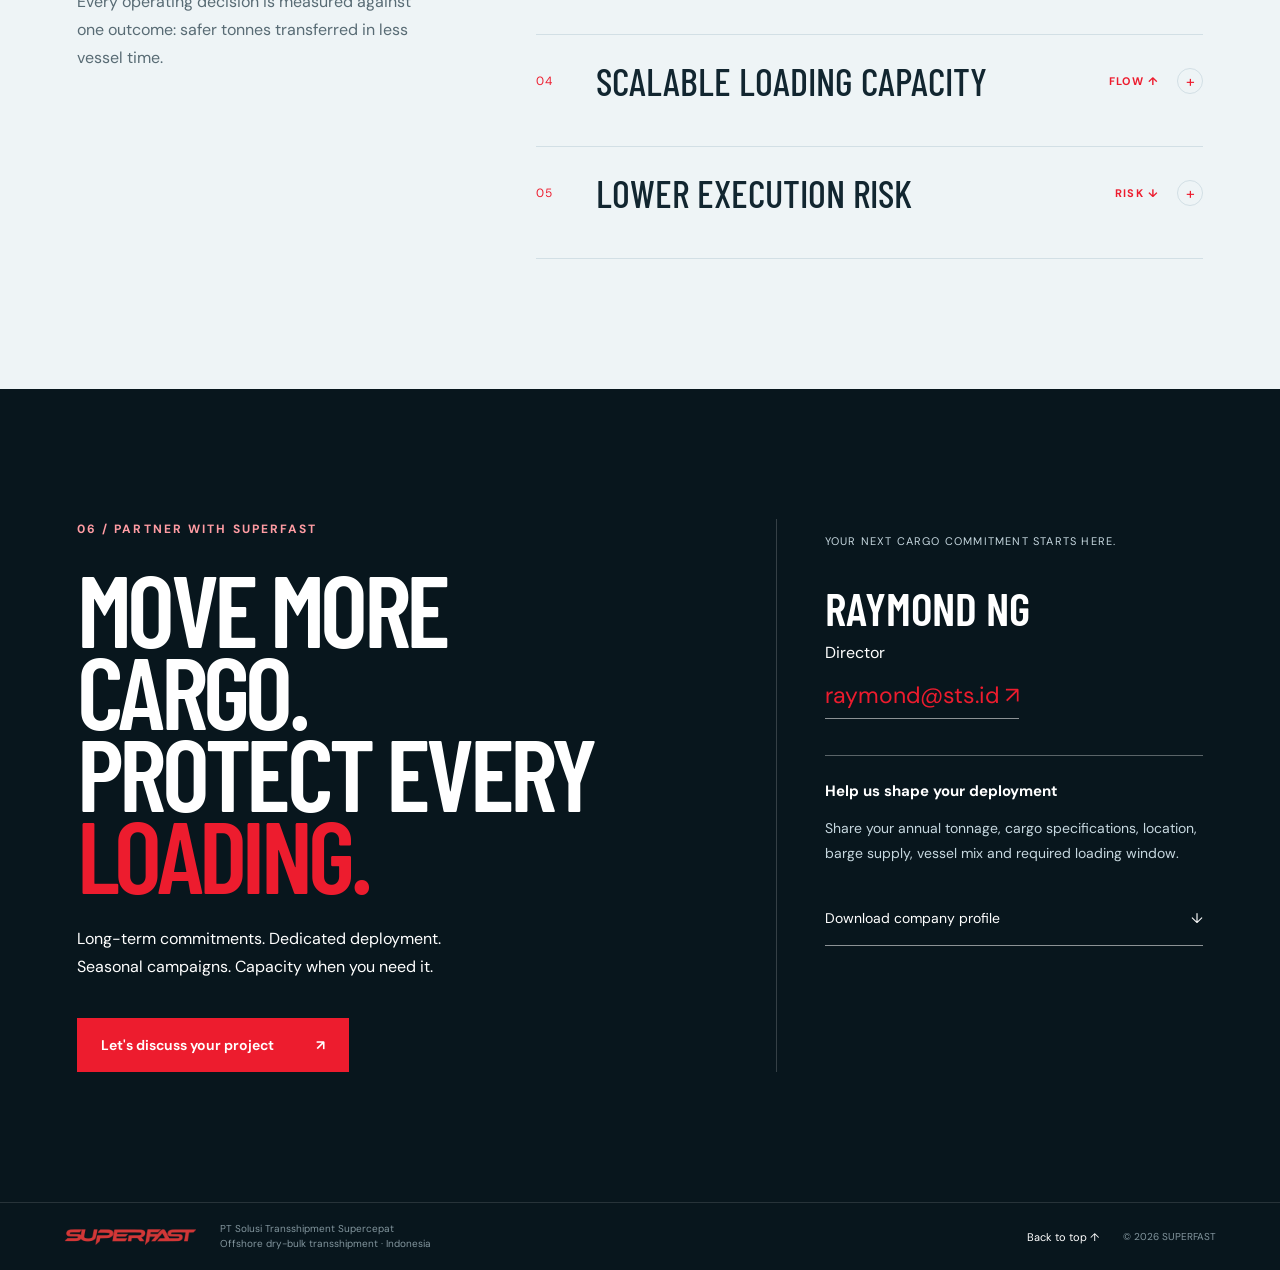
==== commit e181712f: "Improve production SEO metadata for sts.id" ====
--- a/index.html
+++ b/index.html
@@ -5,9 +5,30 @@
     <meta charset="utf-8">
     <meta name="viewport" content="width=device-width,initial-scale=1">
     <meta name="theme-color" content="#ed1c2e">
-    <title>SUPERFAST — The new standard in offshore transshipment</title>
+    <title>SUPERFAST | Offshore Transshipment &amp; Floating Cranes Indonesia</title>
     <meta name="description"
-        content="New-generation floating assets. Higher net loading performance. Engineered availability. Safety-led execution. Discover SUPERFAST, Indonesia's offshore dry-bulk transshipment partner.">
+        content="SUPERFAST provides offshore dry-bulk transshipment and floating-crane services in Indonesia, engineered for higher loading performance, reliability and safe execution.">
+    <meta name="robots" content="index, follow, max-image-preview:large, max-snippet:-1, max-video-preview:-1">
+    <meta name="application-name" content="SUPERFAST">
+    <link rel="canonical" href="https://sts.id/">
+
+    <meta property="og:type" content="website">
+    <meta property="og:site_name" content="SUPERFAST">
+    <meta property="og:locale" content="en_US">
+    <meta property="og:title" content="SUPERFAST | Offshore Transshipment &amp; Floating Cranes Indonesia">
+    <meta property="og:description"
+        content="Offshore dry-bulk transshipment and floating-crane services in Indonesia, engineered for higher loading performance, reliability and safe execution.">
+    <meta property="og:url" content="https://sts.id/">
+    <meta property="og:image" content="https://sts.id/assets/floating-crane.png">
+    <meta property="og:image:alt" content="SUPERFAST floating crane operating offshore in Indonesia">
+
+    <meta name="twitter:card" content="summary_large_image">
+    <meta name="twitter:title" content="SUPERFAST | Offshore Transshipment &amp; Floating Cranes Indonesia">
+    <meta name="twitter:description"
+        content="Offshore dry-bulk transshipment and floating-crane services in Indonesia, engineered for higher loading performance, reliability and safe execution.">
+    <meta name="twitter:image" content="https://sts.id/assets/floating-crane.png">
+    <meta name="twitter:image:alt" content="SUPERFAST floating crane operating offshore in Indonesia">
+
     <link rel="icon"
         href="data:image/svg+xml,%3Csvg xmlns='http://www.w3.org/2000/svg' viewBox='0 0 40 40'%3E%3Crect width='40' height='40' fill='%23ed1c2e'/%3E%3Ctext x='8' y='30' font-family='Arial' font-size='30' font-weight='900' font-style='italic' fill='white'%3ES%3C/text%3E%3C/svg%3E">
     <link rel="preconnect" href="https://fonts.googleapis.com">
@@ -18,6 +39,42 @@
     <link rel="stylesheet" href="revamp.css?v=20260930-hse4">
     <link rel="preload" as="image" href="assets/mobile-hero-superfast.png" media="(max-width: 760px)"
         fetchpriority="high">
+
+    <script type="application/ld+json">
+    {
+      "@context": "https://schema.org",
+      "@graph": [
+        {
+          "@type": "Organization",
+          "@id": "https://sts.id/#organization",
+          "name": "SUPERFAST",
+          "legalName": "PT Solusi Transshipment Supercepat",
+          "url": "https://sts.id/",
+          "logo": {
+            "@type": "ImageObject",
+            "url": "https://sts.id/assets/logo.png"
+          },
+          "description": "Offshore dry-bulk transshipment and floating-crane services in Indonesia.",
+          "email": "raymond@sts.id",
+          "areaServed": {
+            "@type": "Country",
+            "name": "Indonesia"
+          }
+        },
+        {
+          "@type": "WebSite",
+          "@id": "https://sts.id/#website",
+          "url": "https://sts.id/",
+          "name": "SUPERFAST",
+          "description": "Offshore dry-bulk transshipment and floating-crane services in Indonesia.",
+          "publisher": {
+            "@id": "https://sts.id/#organization"
+          },
+          "inLanguage": "en"
+        }
+      ]
+    }
+    </script>
 </head>
 
 <body><a class="skip" href="#main">Skip to content</a>
@@ -194,7 +251,7 @@
                     <div class="reliability-showcase-panel is-active" data-showcase-panel="equipment">
                         <div class="equipment-marquee" aria-label="Equipment brands">
                             <figure class="reliability-showcase-panel reliability-photo-panel" data-showcase-panel="equipment">
-                                <img src="assets/equipment.png">
+                                <img src="assets/equipment.png" alt="Equipment brands supporting SUPERFAST floating-crane operations" loading="lazy" decoding="async">
                             </figure>
                     <!-- 
                         <div class="equipment-marquee-track">
--- a/revamp.css
+++ b/revamp.css
@@ -8310,3 +8310,58 @@
     line-height:1.54!important;
   }
 }
+
+
+/* HSE V3 — mobile alignment and spacing refinement. */
+@media(max-width:760px){
+  .hse.hse-static{
+    width:100%!important;
+    box-sizing:border-box!important;
+    margin:22px 0 0!important;
+    padding:0 12px!important;
+  }
+
+  .hse.hse-static summary{
+    display:grid!important;
+    grid-template-columns:minmax(0,1fr) 24px!important;
+    align-items:center!important;
+    column-gap:12px!important;
+    width:100%!important;
+    box-sizing:border-box!important;
+    padding:14px 0 13px!important;
+    text-align:left!important;
+    cursor:pointer!important;
+  }
+
+  .hse.hse-static summary span{
+    justify-self:end!important;
+    align-self:center!important;
+    margin:0!important;
+    line-height:1!important;
+  }
+
+  .hse.hse-static>div{
+    width:100%!important;
+    box-sizing:border-box!important;
+    padding:0 0 6px!important;
+  }
+
+  .hse-control-list{
+    width:100%!important;
+    margin:0!important;
+    padding:0!important;
+  }
+
+  .hse-control-list li{
+    box-sizing:border-box!important;
+    width:100%!important;
+    margin:0!important;
+    padding:9px 0 9px 17px!important;
+    text-align:left!important;
+  }
+
+  .hse-control-list li::before{
+    left:1px!important;
+    top:15px!important;
+  }
+}
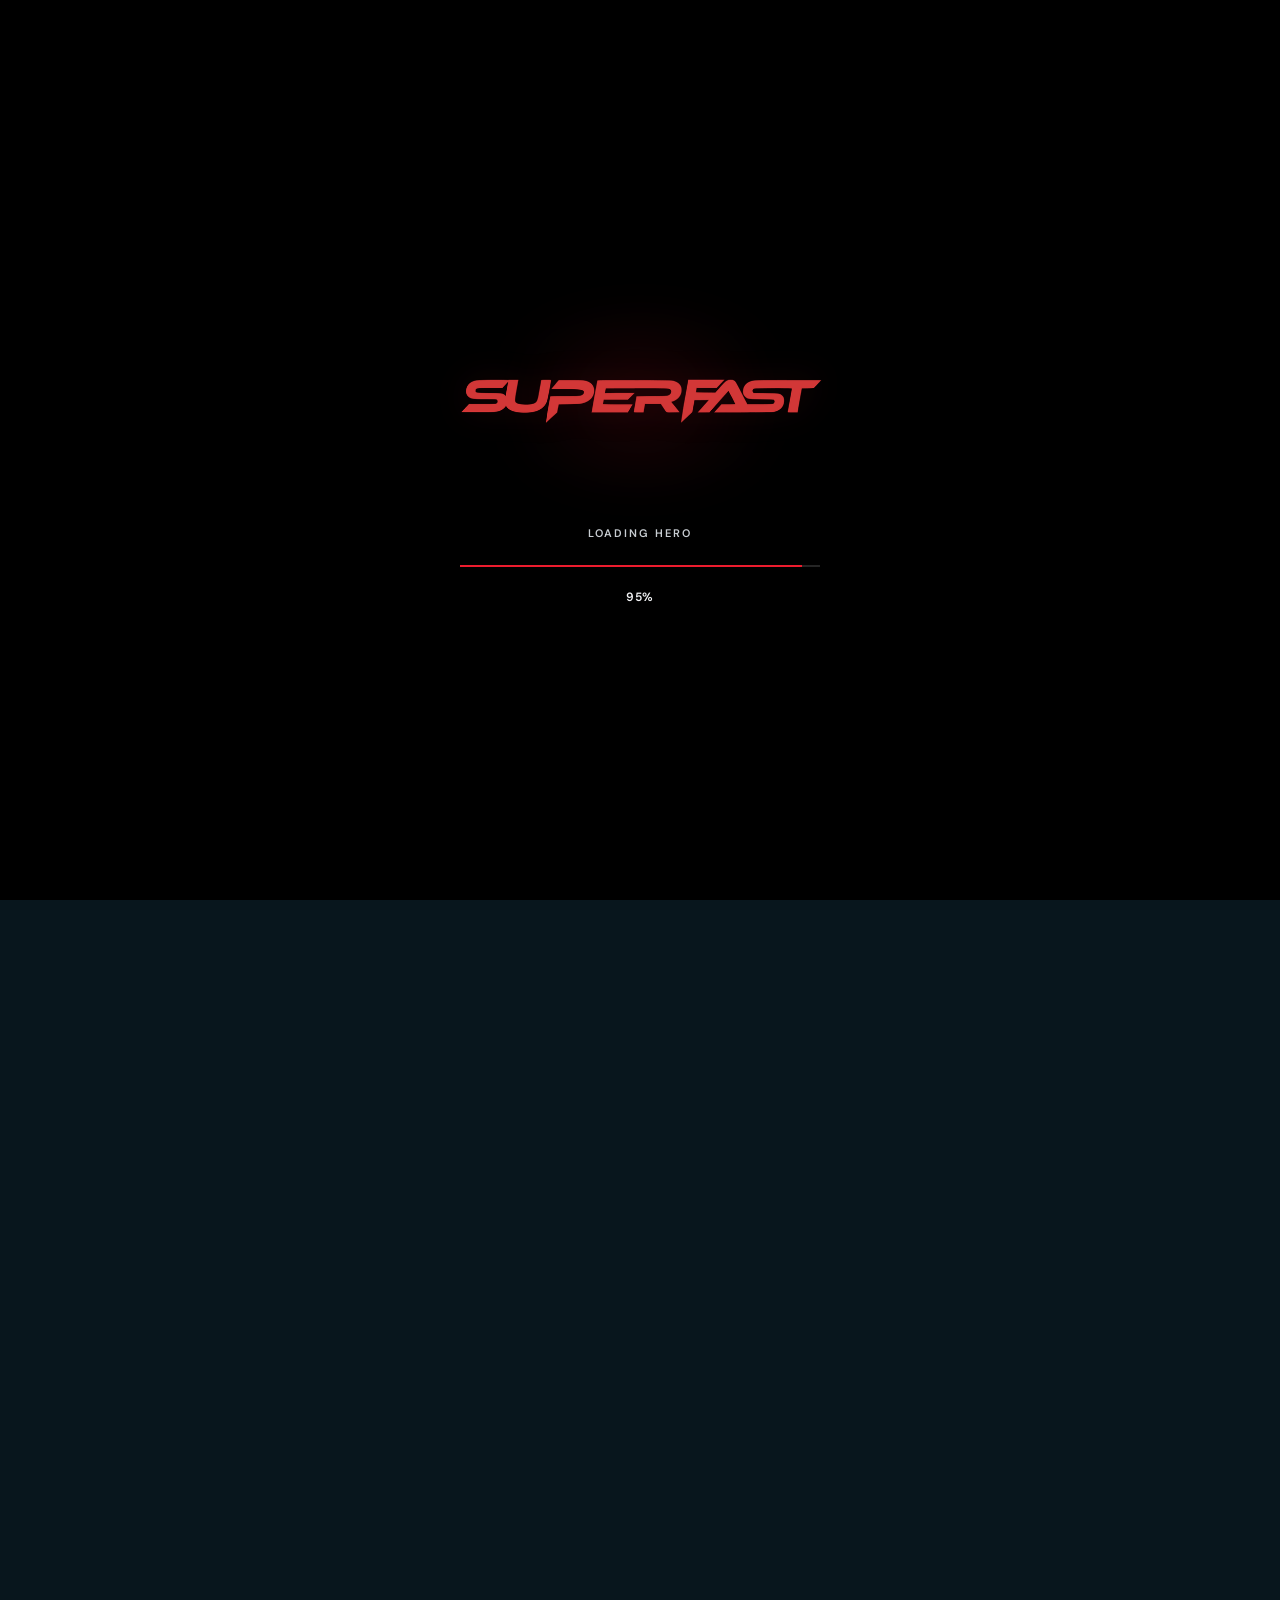
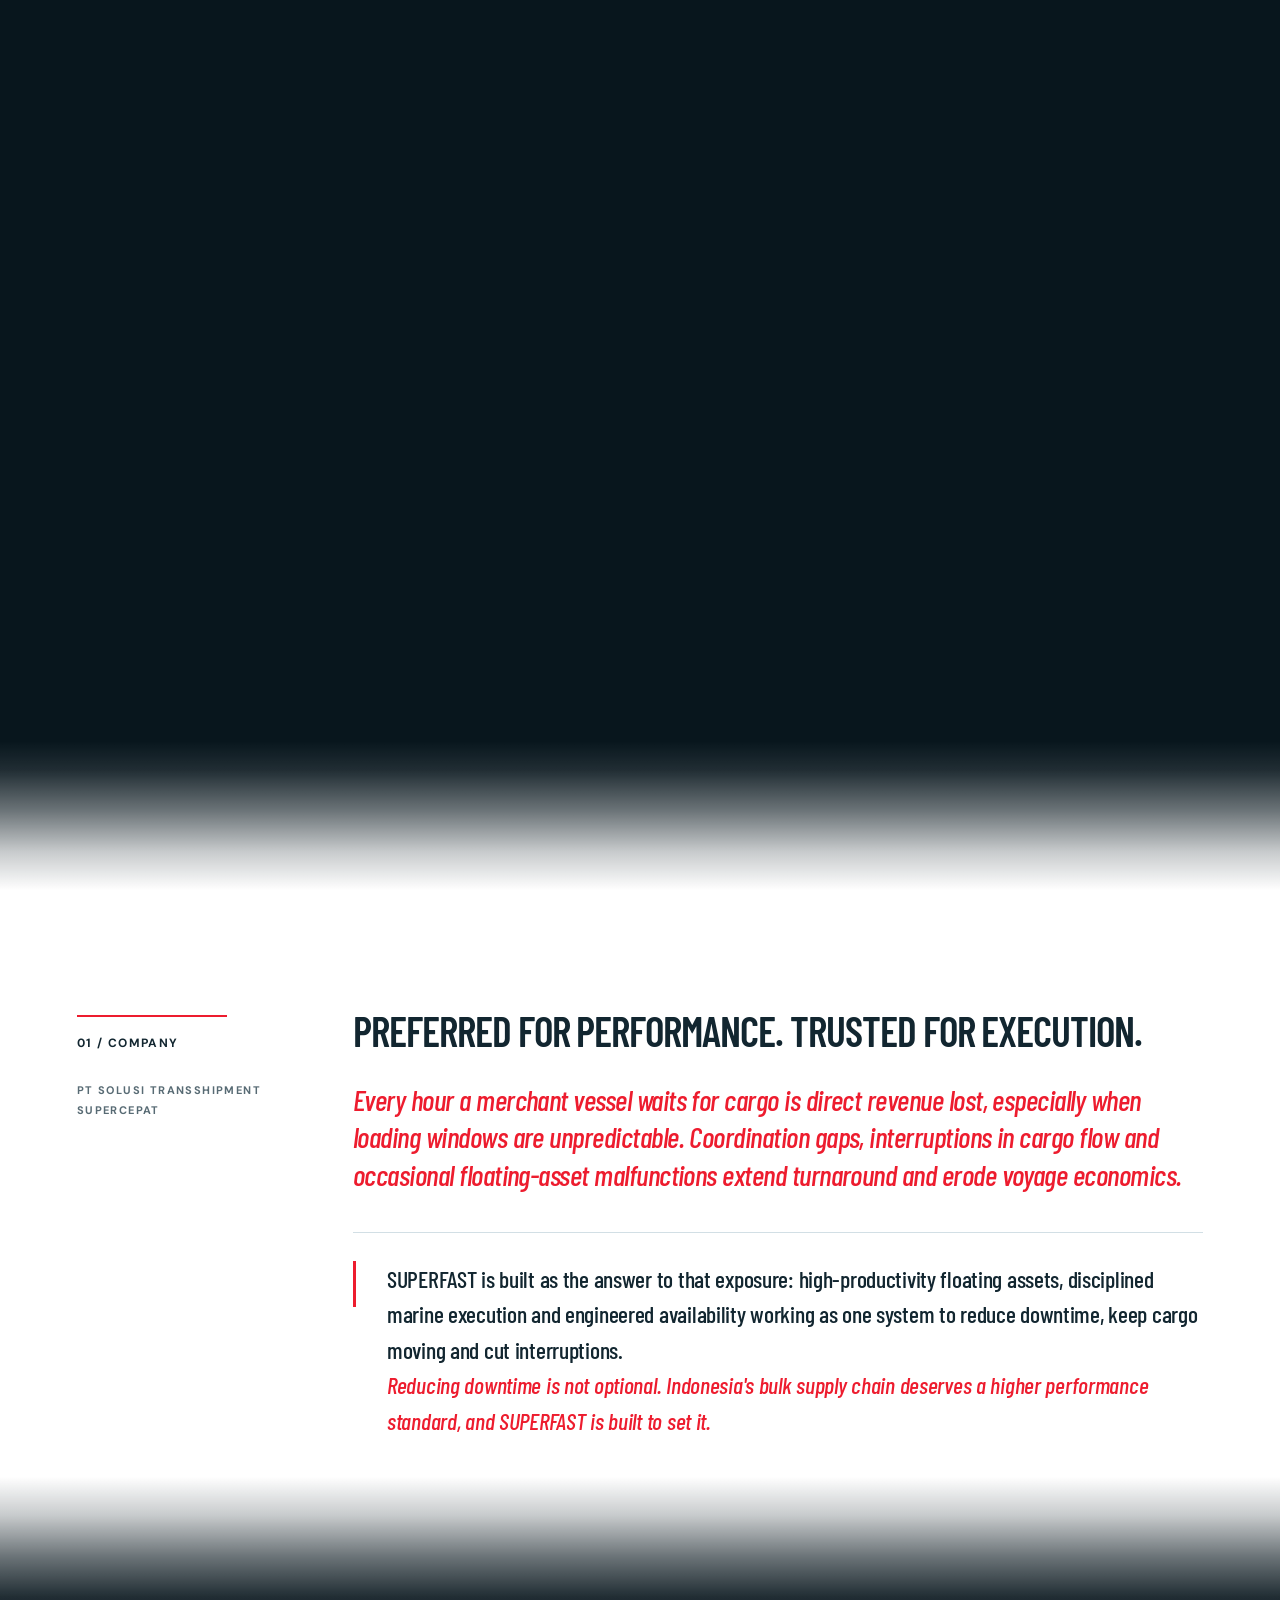
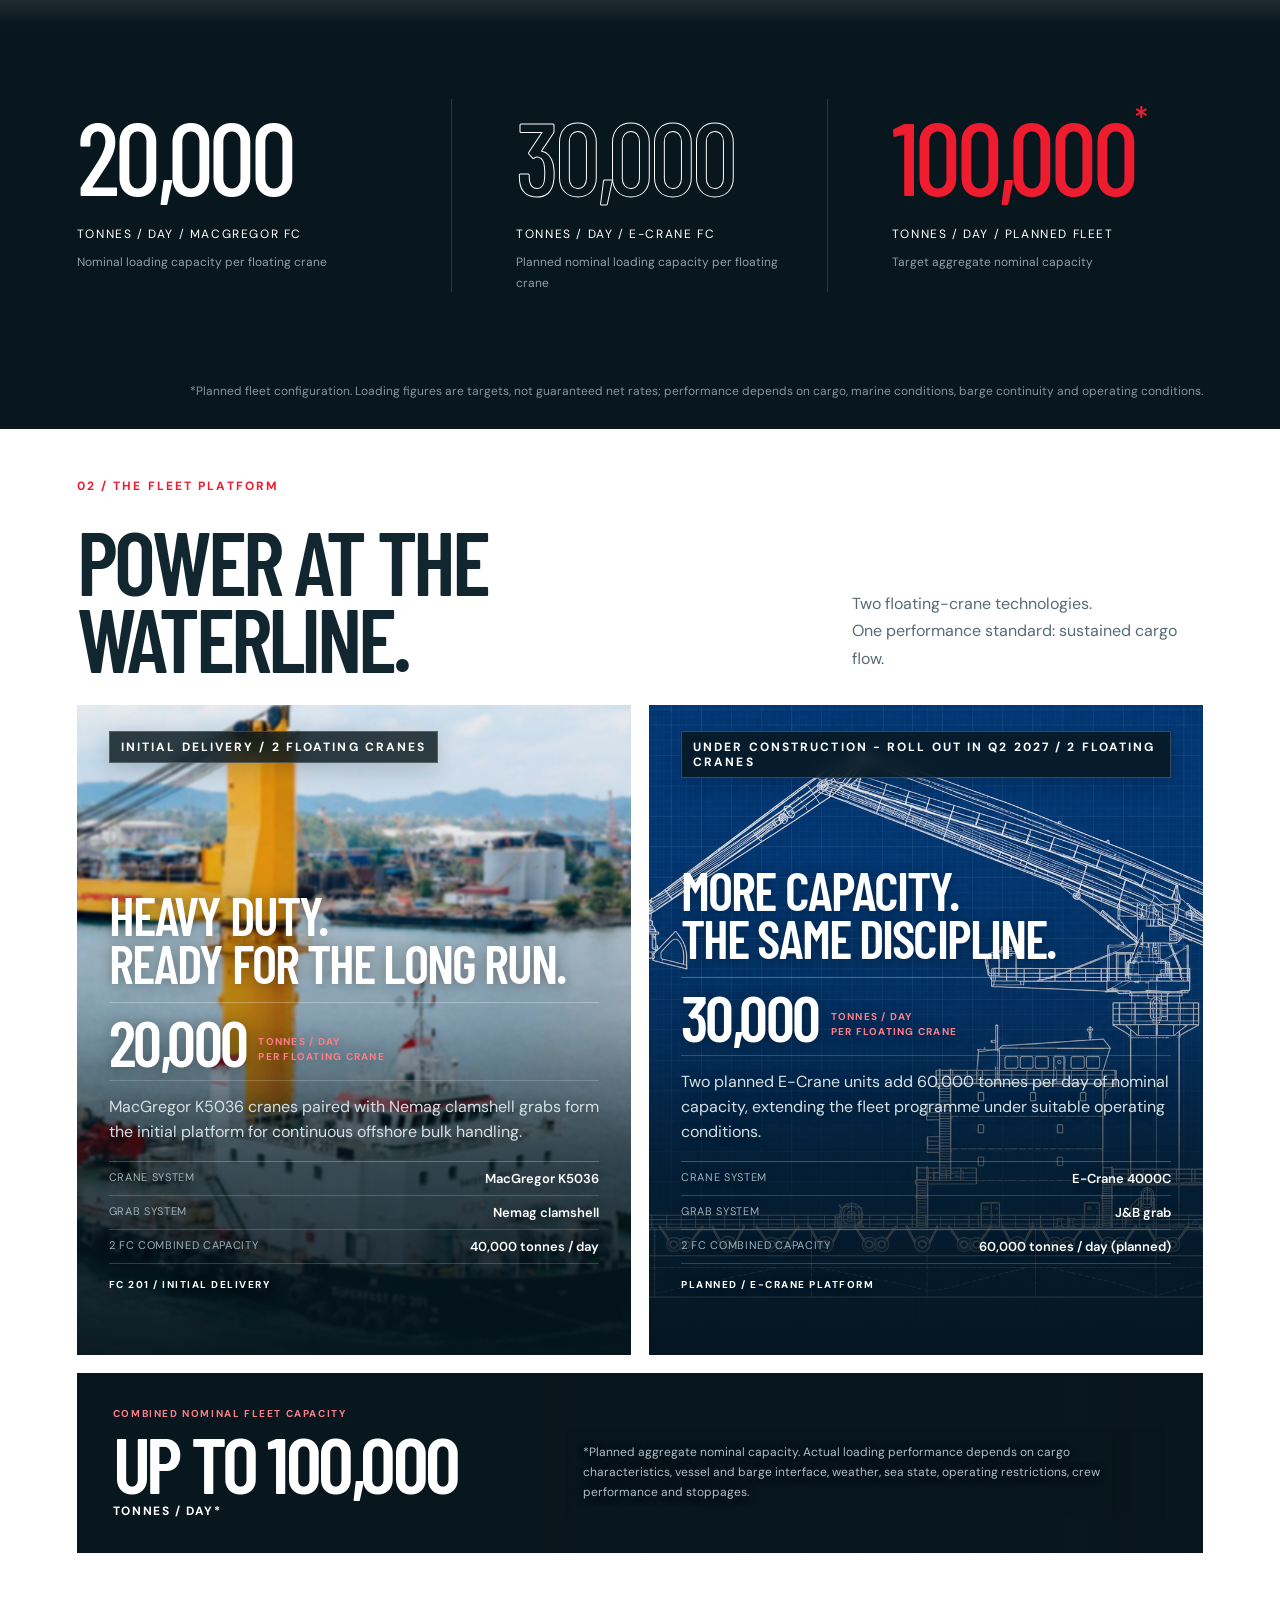
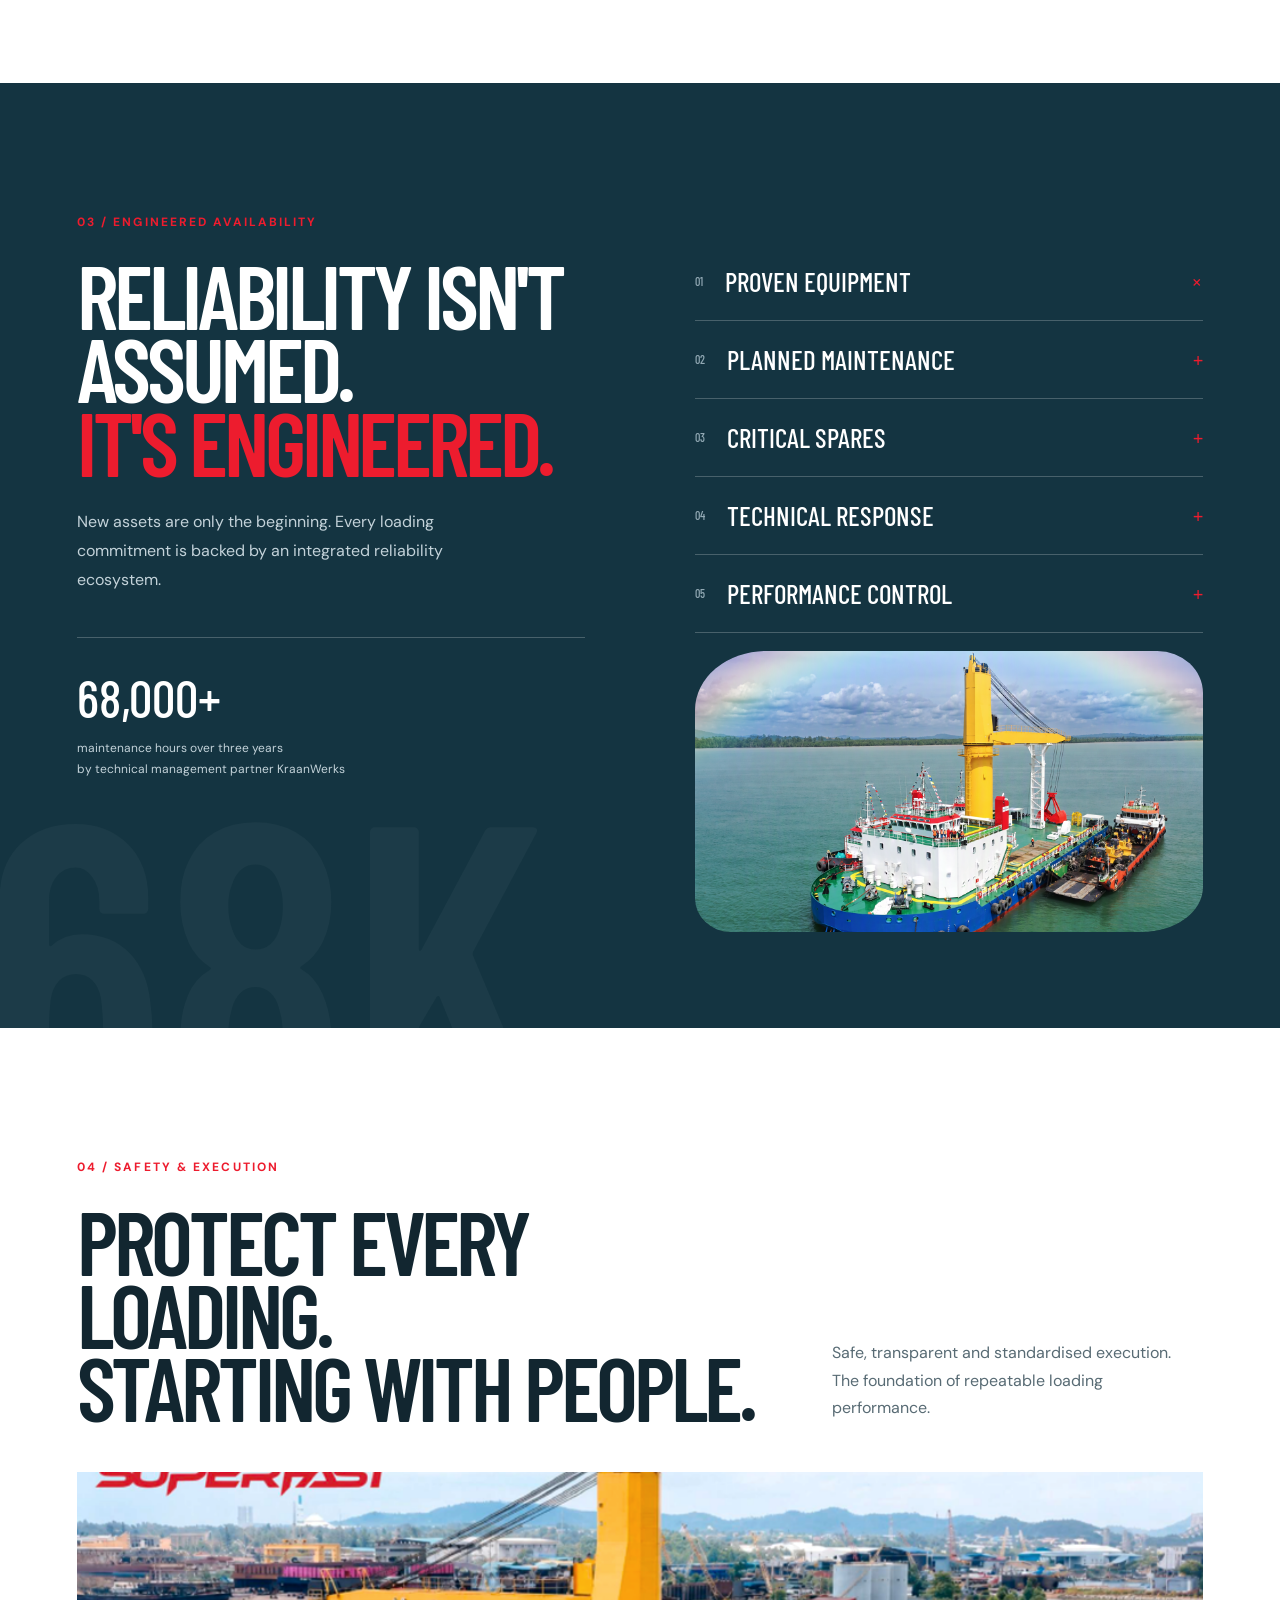
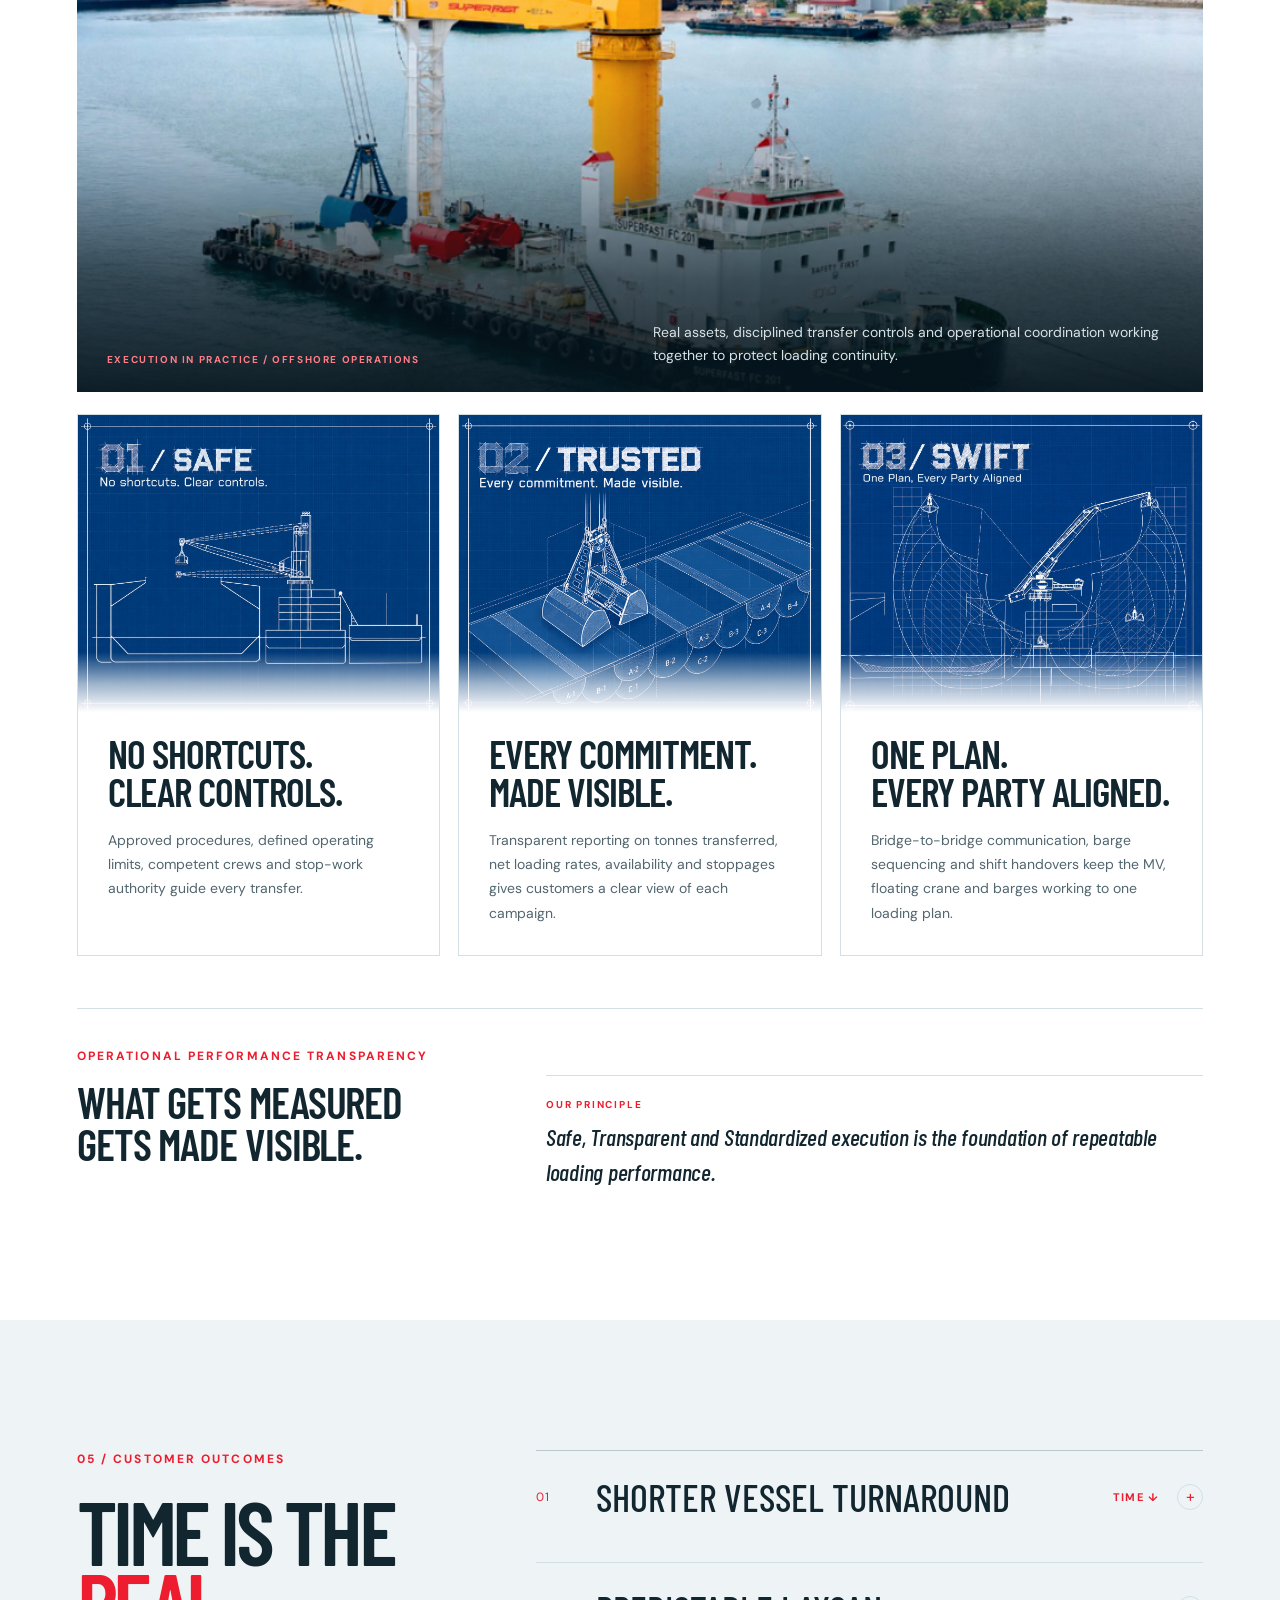
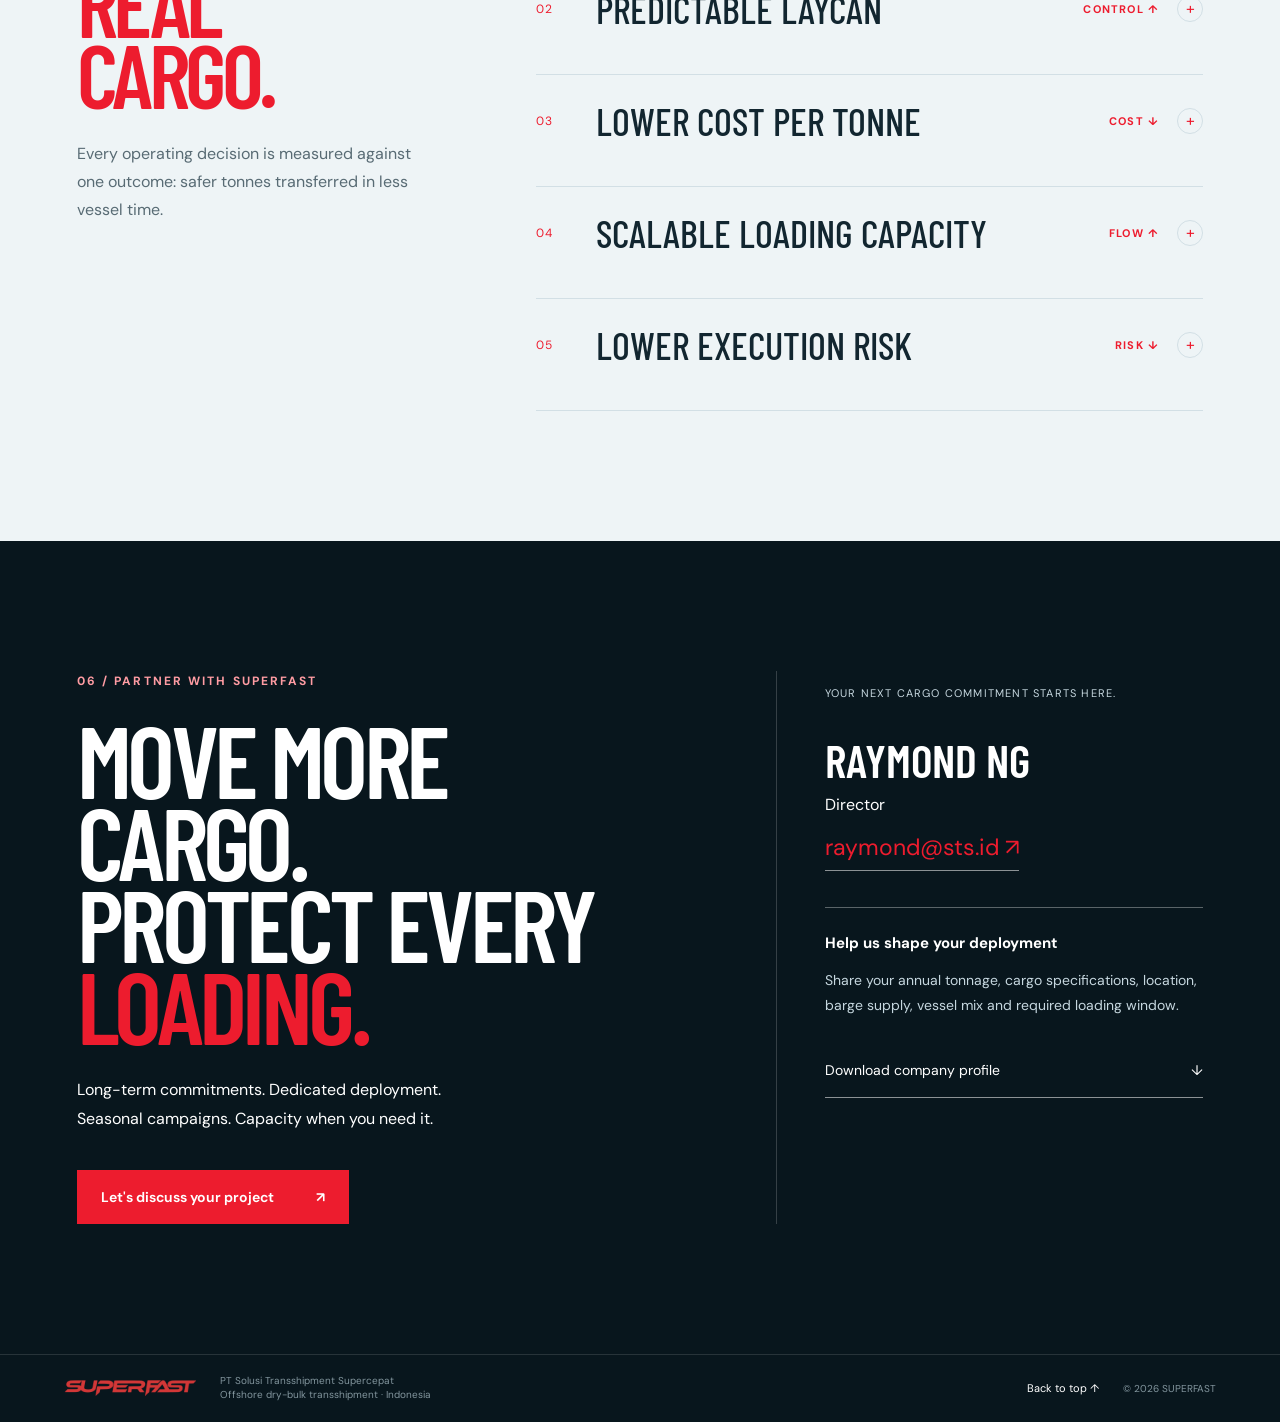
==== commit a87fd2f0: "Fix Engineered Availability image canvas and add organic mask reveal" ====
--- a/index.html
+++ b/index.html
@@ -37,6 +37,7 @@
         href="https://fonts.googleapis.com/css2?family=Barlow+Condensed:wght@500;600;700&family=DM+Sans:wght@400;450;500;600;650;700&display=swap">
     <link rel="stylesheet" href="style.css?v=20260928-perf1">
     <link rel="stylesheet" href="revamp.css?v=20260930-hse4">
+    <link rel="stylesheet" href="availability.css?v=20261102-1">
     <link rel="preload" as="image" href="assets/mobile-hero-superfast.png" media="(max-width: 760px)"
         fetchpriority="high">
 
@@ -248,29 +249,9 @@
                 </details>
 
                 <div class="reliability-showcase" data-active-showcase="equipment">
-                    <div class="reliability-showcase-panel is-active" data-showcase-panel="equipment">
-                        <div class="equipment-marquee" aria-label="Equipment brands">
-                            <figure class="reliability-showcase-panel reliability-photo-panel" data-showcase-panel="equipment">
-                                <img src="assets/equipment.png" alt="Equipment brands supporting SUPERFAST floating-crane operations" loading="lazy" decoding="async">
-                            </figure>
-                    <!-- 
-                        <div class="equipment-marquee-track">
-
-                            <div class="equipment-logo-set">
-                            <div class="equipment-logo"><img src="assets/brand/macgregor.svg" alt="MacGregor" decoding="async"><span>MacGregor</span></div>
-                            <div class="equipment-logo ecrane-logo"><img src="assets/brand/E-Crane.jpg" alt="E-Crane" decoding="async"><span>E-Crane</span></div>
-                            <div class="equipment-logo"><img src="assets/brand/Caterpillar.webp" alt="Caterpillar" decoding="async"><span>Caterpillar</span></div>
-                            <div class="equipment-logo"><img src="assets/brand/Yanmar.svg.webp" alt="Yanmar" decoding="async"><span>Yanmar</span></div>
-                            <div class="equipment-logo"><img src="assets/brand/SEM.png" alt="SEM" decoding="async"><span>SEM</span></div>
-                            <div class="equipment-logo"><img src="assets/brand/nemag.png" alt="Nemag" decoding="async"><span>Nemag</span></div>
-                            <div class="equipment-logo"><img src="assets/brand/j%26B.svg" alt="J&amp;B Grijpers" decoding="async"><span>J&amp;B</span></div>
-                            <div class="equipment-logo"><img src="assets/brand/weihua.png" alt="Weihua" decoding="async"><span>Weihua</span></div>
-                            </div> 
-                        </div>
-                    -->
-                            </div>
-                        </div>
-                    </div>
+                    <figure class="reliability-showcase-panel reliability-photo-panel is-active" data-showcase-panel="equipment">
+                        <img src="assets/equipment.png" alt="Equipment brands supporting SUPERFAST floating-crane operations" loading="lazy" decoding="async">
+                    </figure>
 
                     <figure class="reliability-showcase-panel reliability-photo-panel" data-showcase-panel="maintenance">
                         <img src="assets/planned-expansion-operations.jpg"
@@ -441,7 +422,7 @@
         <p>PT Solusi Transshipment Supercepat<br>Offshore dry-bulk transshipment · Indonesia</p><a href="#home">Back to
             top ↑</a><small>© <span id="year">2026</span> SUPERFAST</small>
     </footer>
-    <script type="module" src="app.js?v=20260930-hse2"></script>
+    <script type="module" src="app.js?v=20261102-availability1"></script>
 </body>
 
 </html>
--- a/availability.css
+++ b/availability.css
@@ -0,0 +1,86 @@
+/* Section 03 only. Retire the legacy 90/96px marquee footprint for photography.
+   ID scoping intentionally wins over revamp.css's historical !important rules. */
+#reliability .reliability-showcase {
+  position: relative !important;
+  display: block !important;
+  isolation: isolate;
+  width: 100% !important;
+  max-width: none !important;
+  height: clamp(280px, 22vw, 420px) !important;
+  min-height: 0 !important;
+  max-height: none !important;
+  margin: 18px 0 0 !important;
+  padding: 0 !important;
+  border: 0 !important;
+  overflow: hidden !important;
+  background: #0a2733 !important;
+  border-radius: 14% 9% 12% 7% / 21% 15% 16% 12%;
+}
+
+#reliability .reliability-showcase > .reliability-photo-panel {
+  position: absolute !important;
+  inset: 0 !important;
+  display: block !important;
+  width: 100% !important;
+  height: 100% !important;
+  min-height: 0 !important;
+  max-height: none !important;
+  margin: 0 !important;
+  padding: 0 !important;
+  border: 0 !important;
+  opacity: 0 !important;
+  visibility: hidden !important;
+  pointer-events: none !important;
+  transition: opacity .3s ease, visibility .3s ease !important;
+}
+
+#reliability .reliability-showcase > .is-active {
+  opacity: 1 !important;
+  visibility: visible !important;
+}
+
+#reliability .reliability-photo-panel img {
+  position: absolute !important;
+  inset: 0 !important;
+  display: block !important;
+  width: 100% !important;
+  height: 100% !important;
+  max-width: none !important;
+  object-fit: cover !important;
+  object-position: center !important;
+  transform: none !important;
+}
+
+/* Original organic sprite wipe inspired by Codrops' Demo 1 mask technique.
+   Only the incoming image is masked; the previous image fades underneath. */
+@supports (mask-image: url("assets/availability-reveal.svg")) or (-webkit-mask-image: url("assets/availability-reveal.svg")) {
+  @media (prefers-reduced-motion: no-preference) {
+    #reliability .is-in-view > .is-active img {
+      -webkit-mask-image: url("assets/availability-reveal.svg");
+      mask-image: url("assets/availability-reveal.svg");
+      -webkit-mask-size: 2400% 100%;
+      mask-size: 2400% 100%;
+      -webkit-mask-repeat: no-repeat;
+      mask-repeat: no-repeat;
+      animation: availability-image-reveal .85s steps(23) both;
+    }
+  }
+}
+
+@keyframes availability-image-reveal {
+  from { -webkit-mask-position: 0% 0; mask-position: 0% 0; }
+  to { -webkit-mask-position: 100% 0; mask-position: 100% 0; }
+}
+
+@media (max-width: 760px) {
+  #reliability .reliability-showcase {
+    height: clamp(230px, 65vw, 360px) !important;
+    margin-top: 16px !important;
+  }
+}
+
+@media (prefers-reduced-motion: reduce) {
+  #reliability .reliability-showcase > .reliability-photo-panel {
+    transition: none !important;
+  }
+}
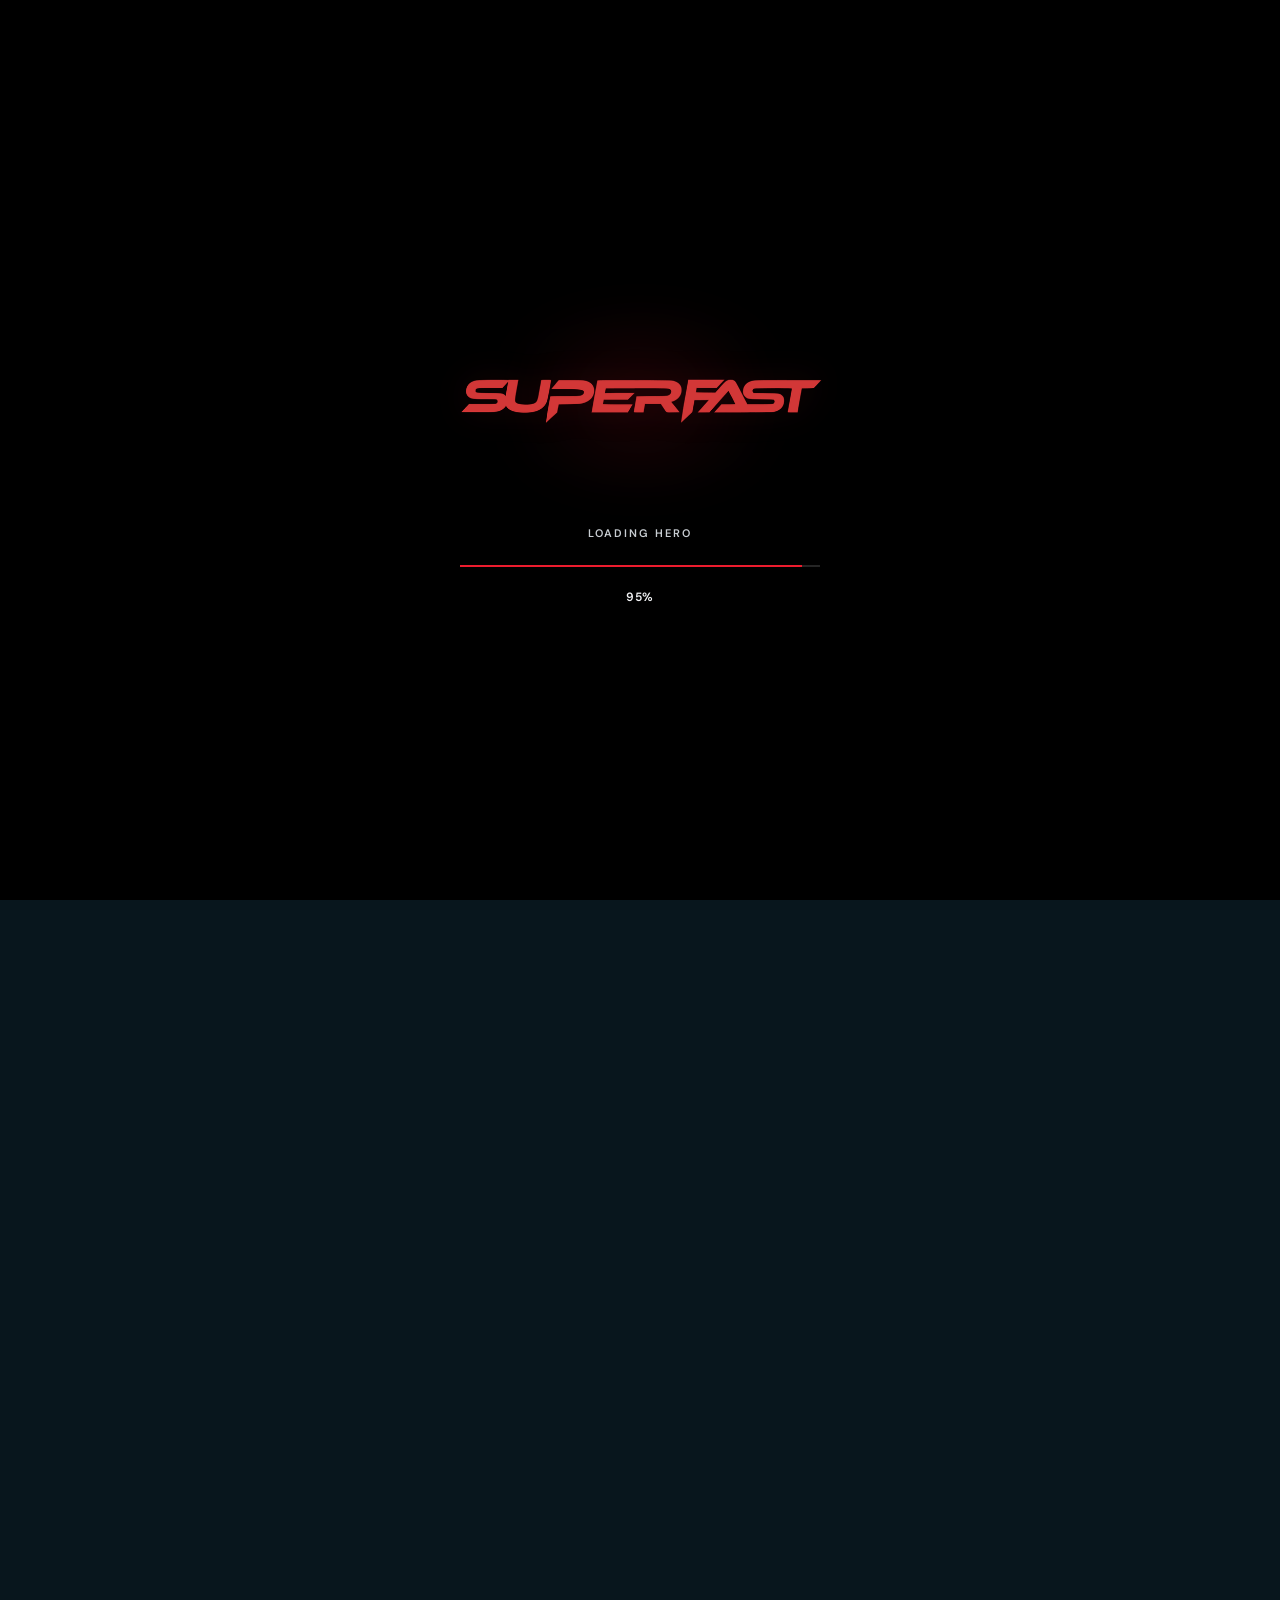
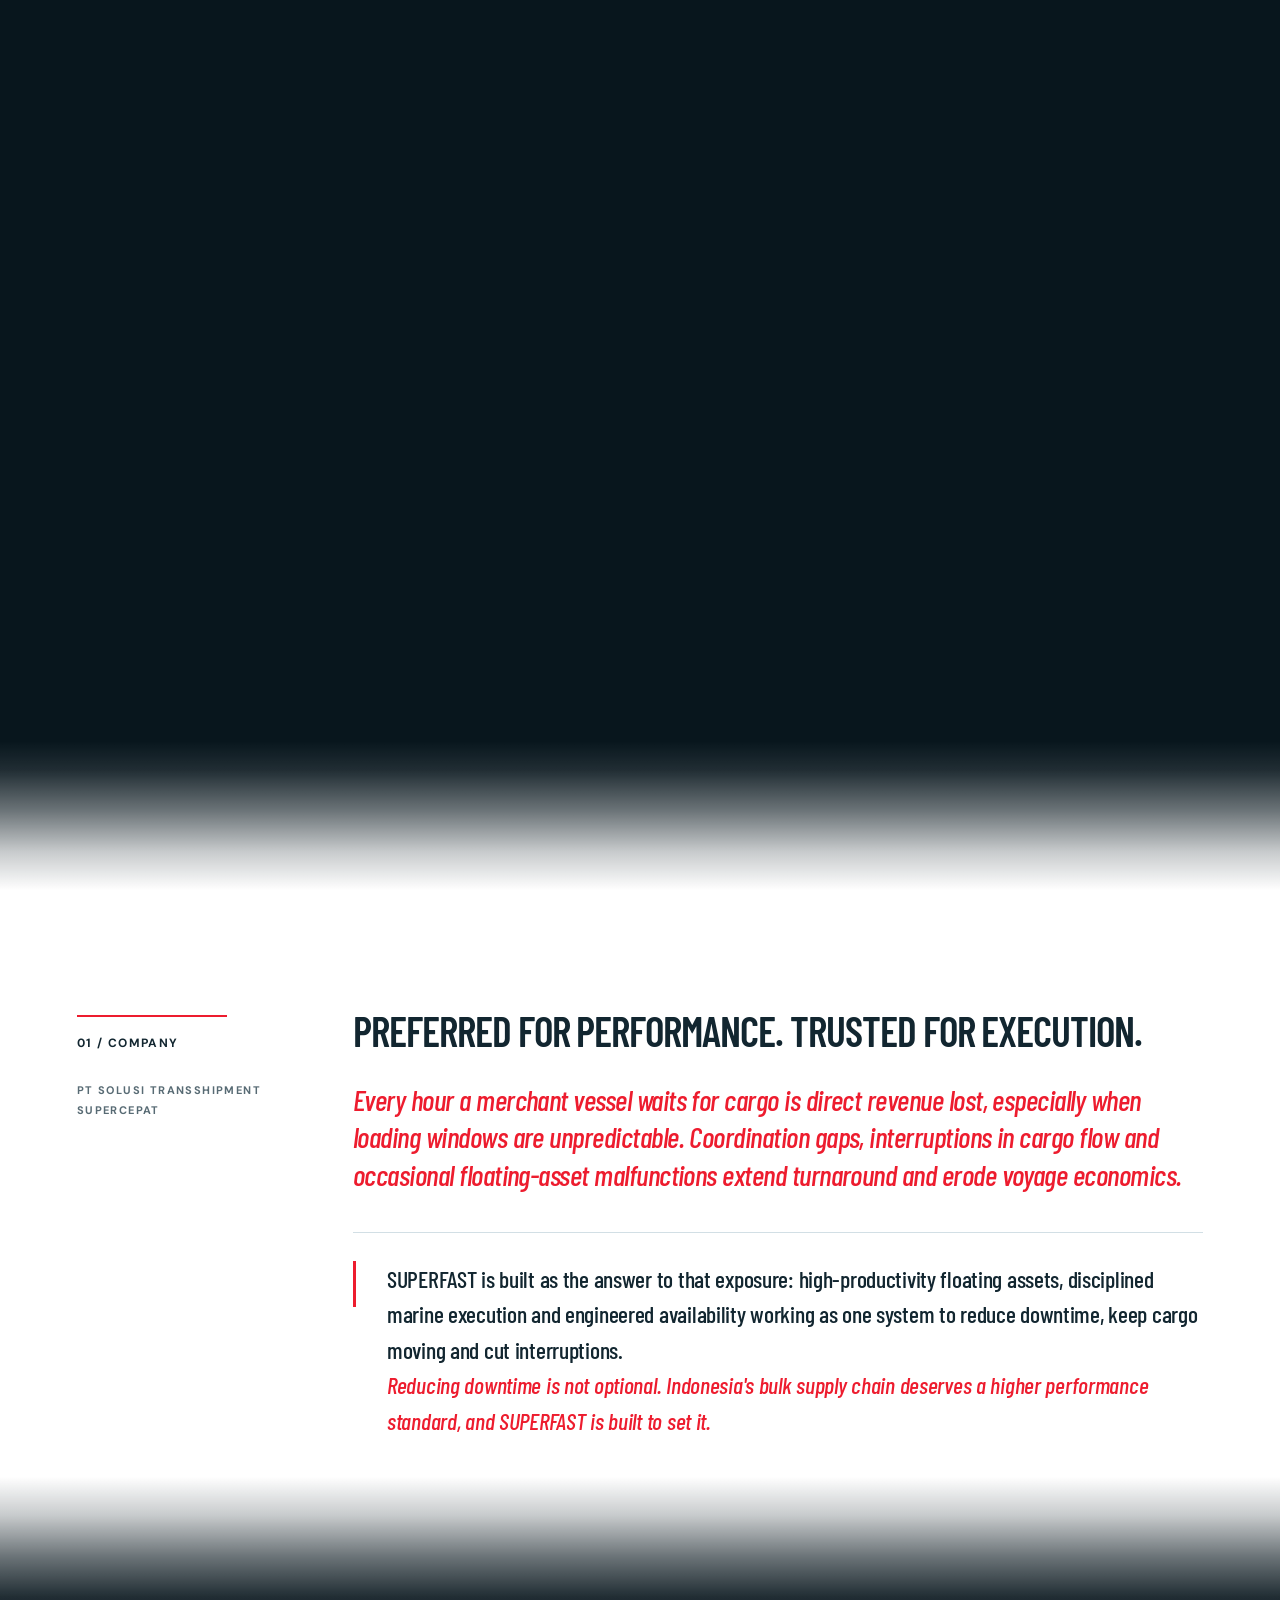
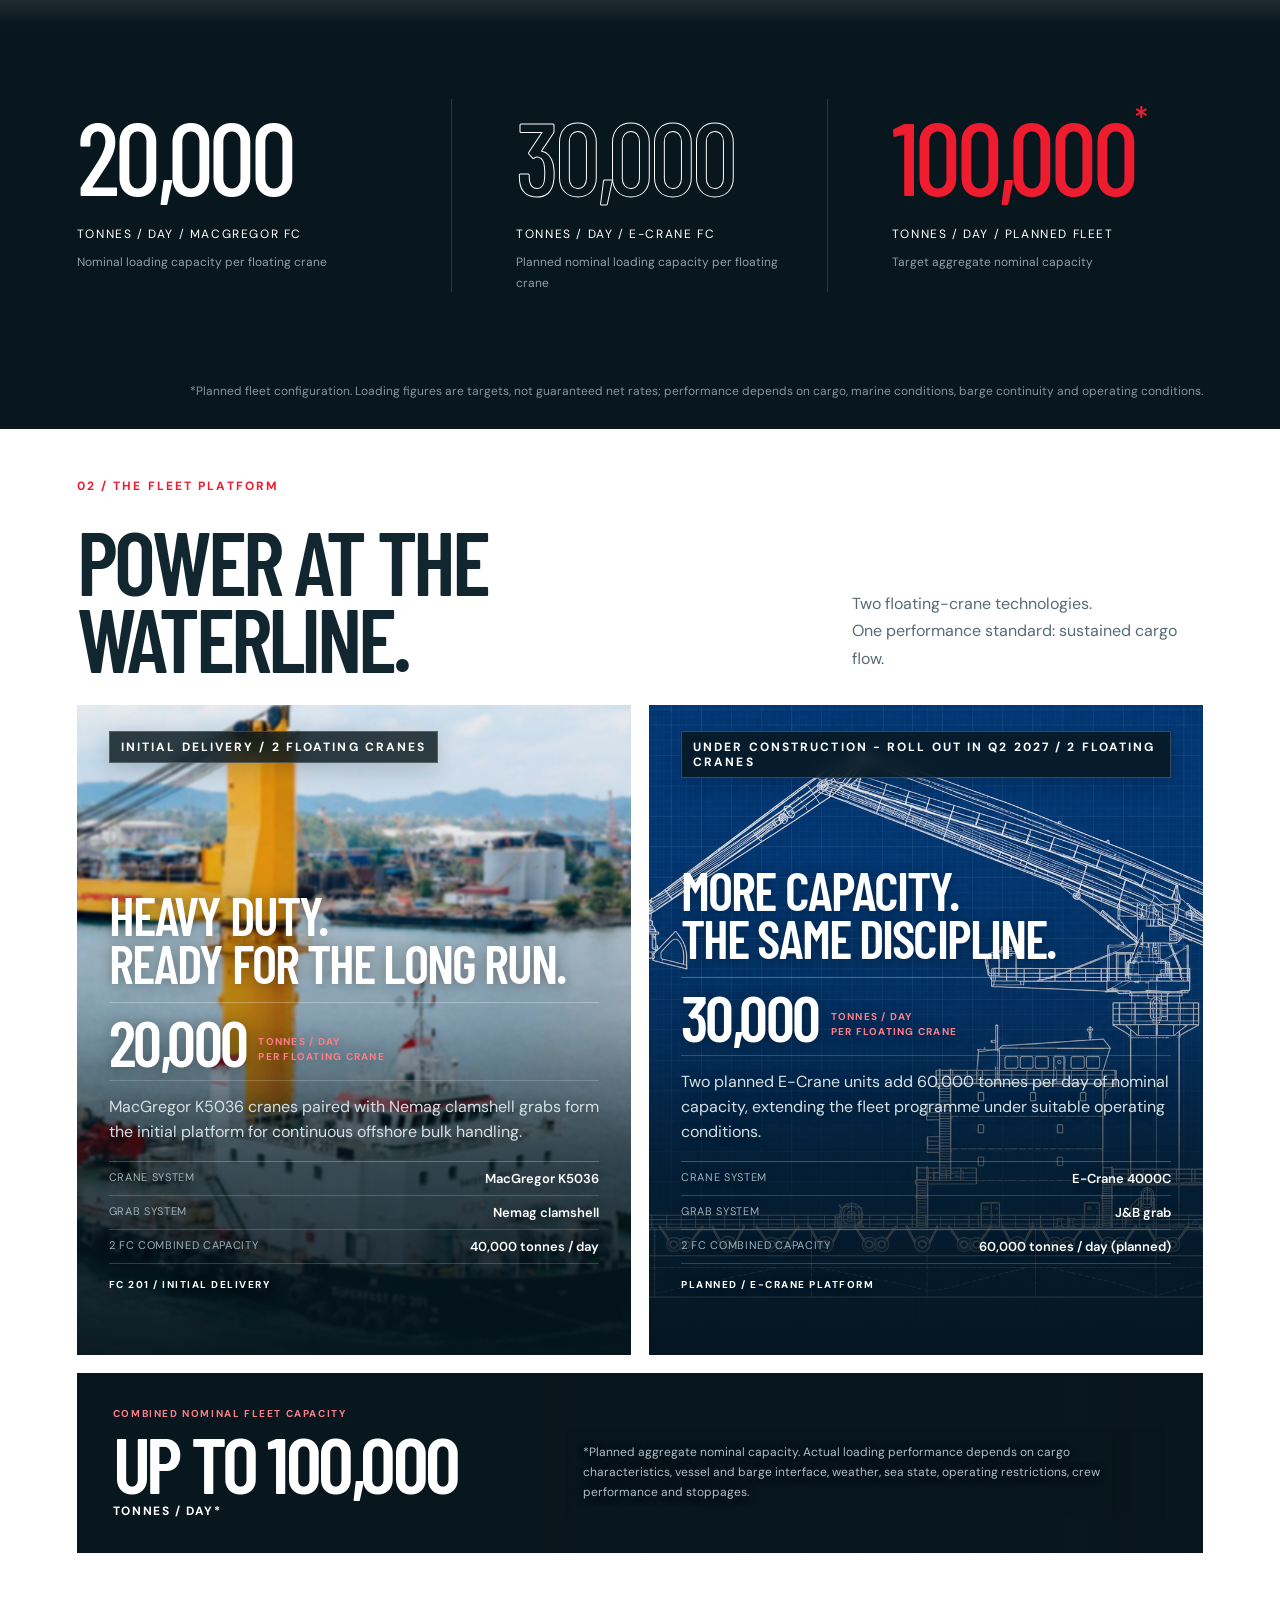
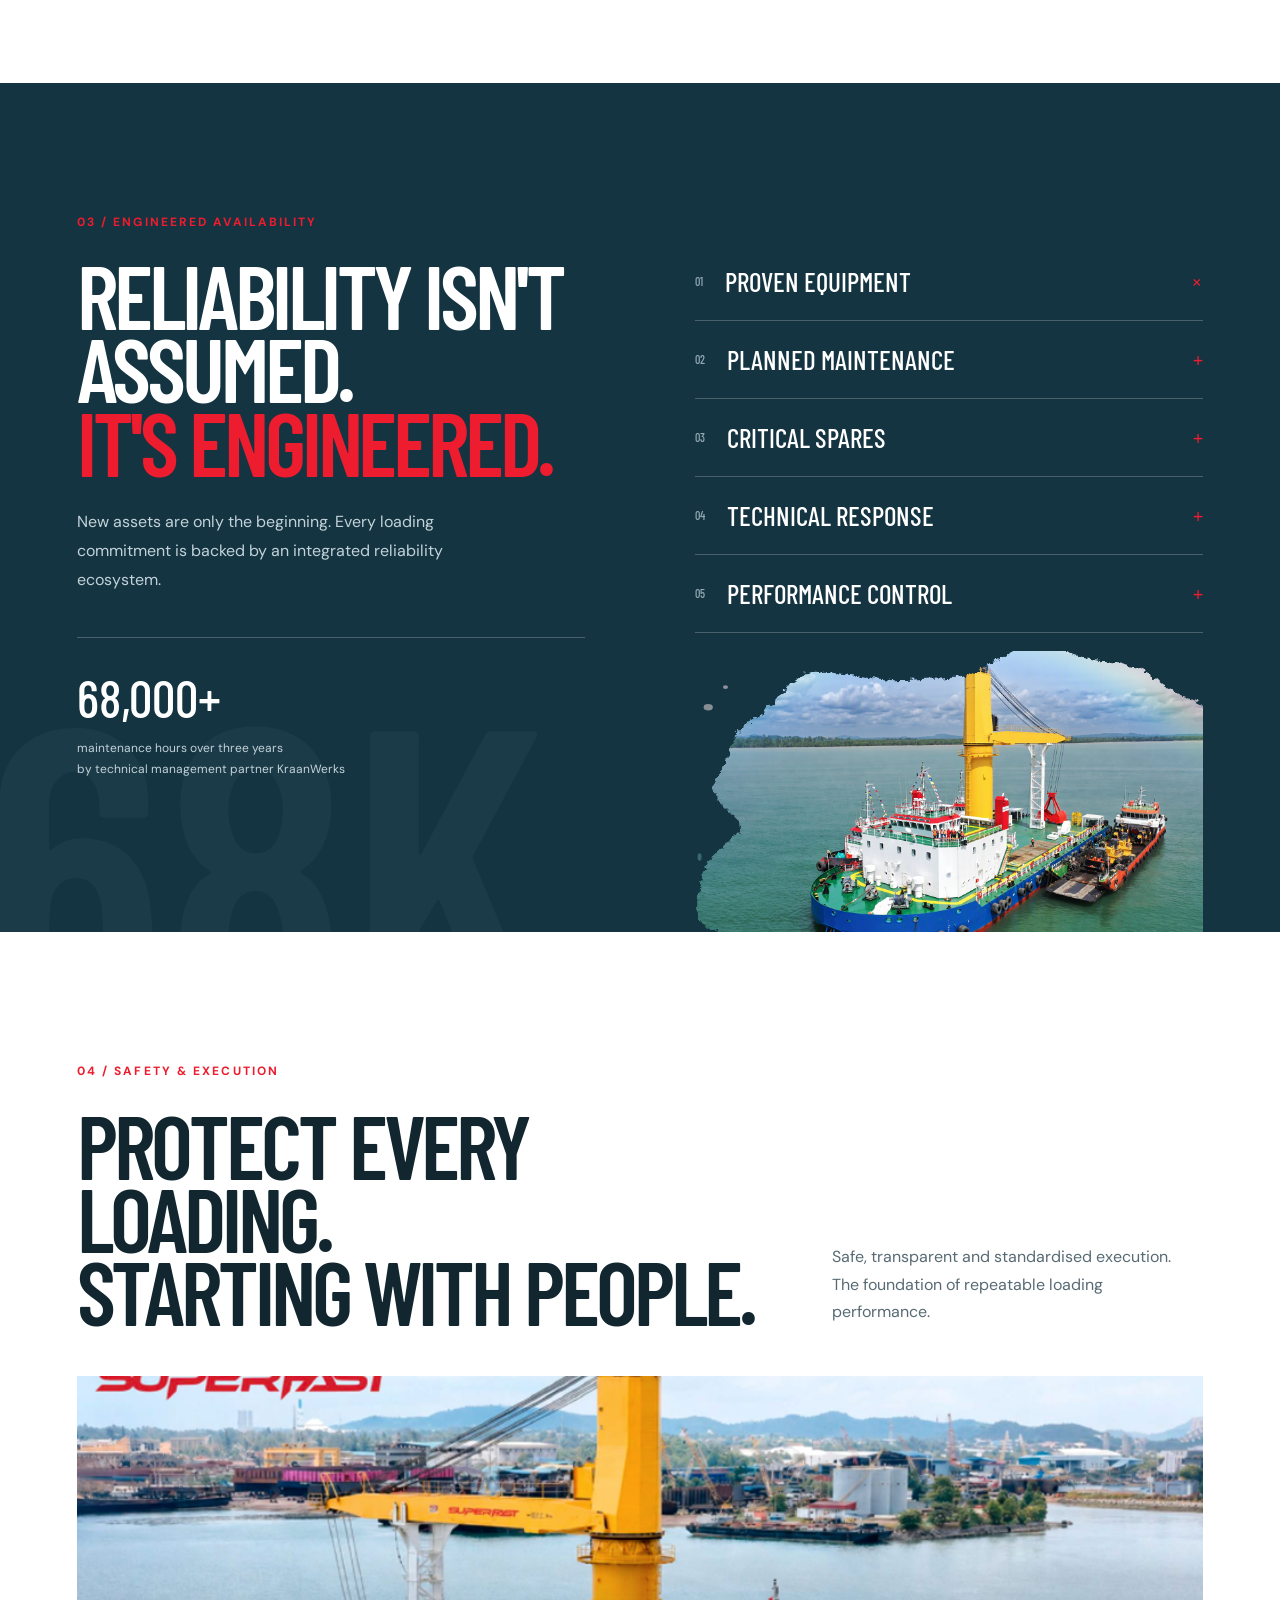
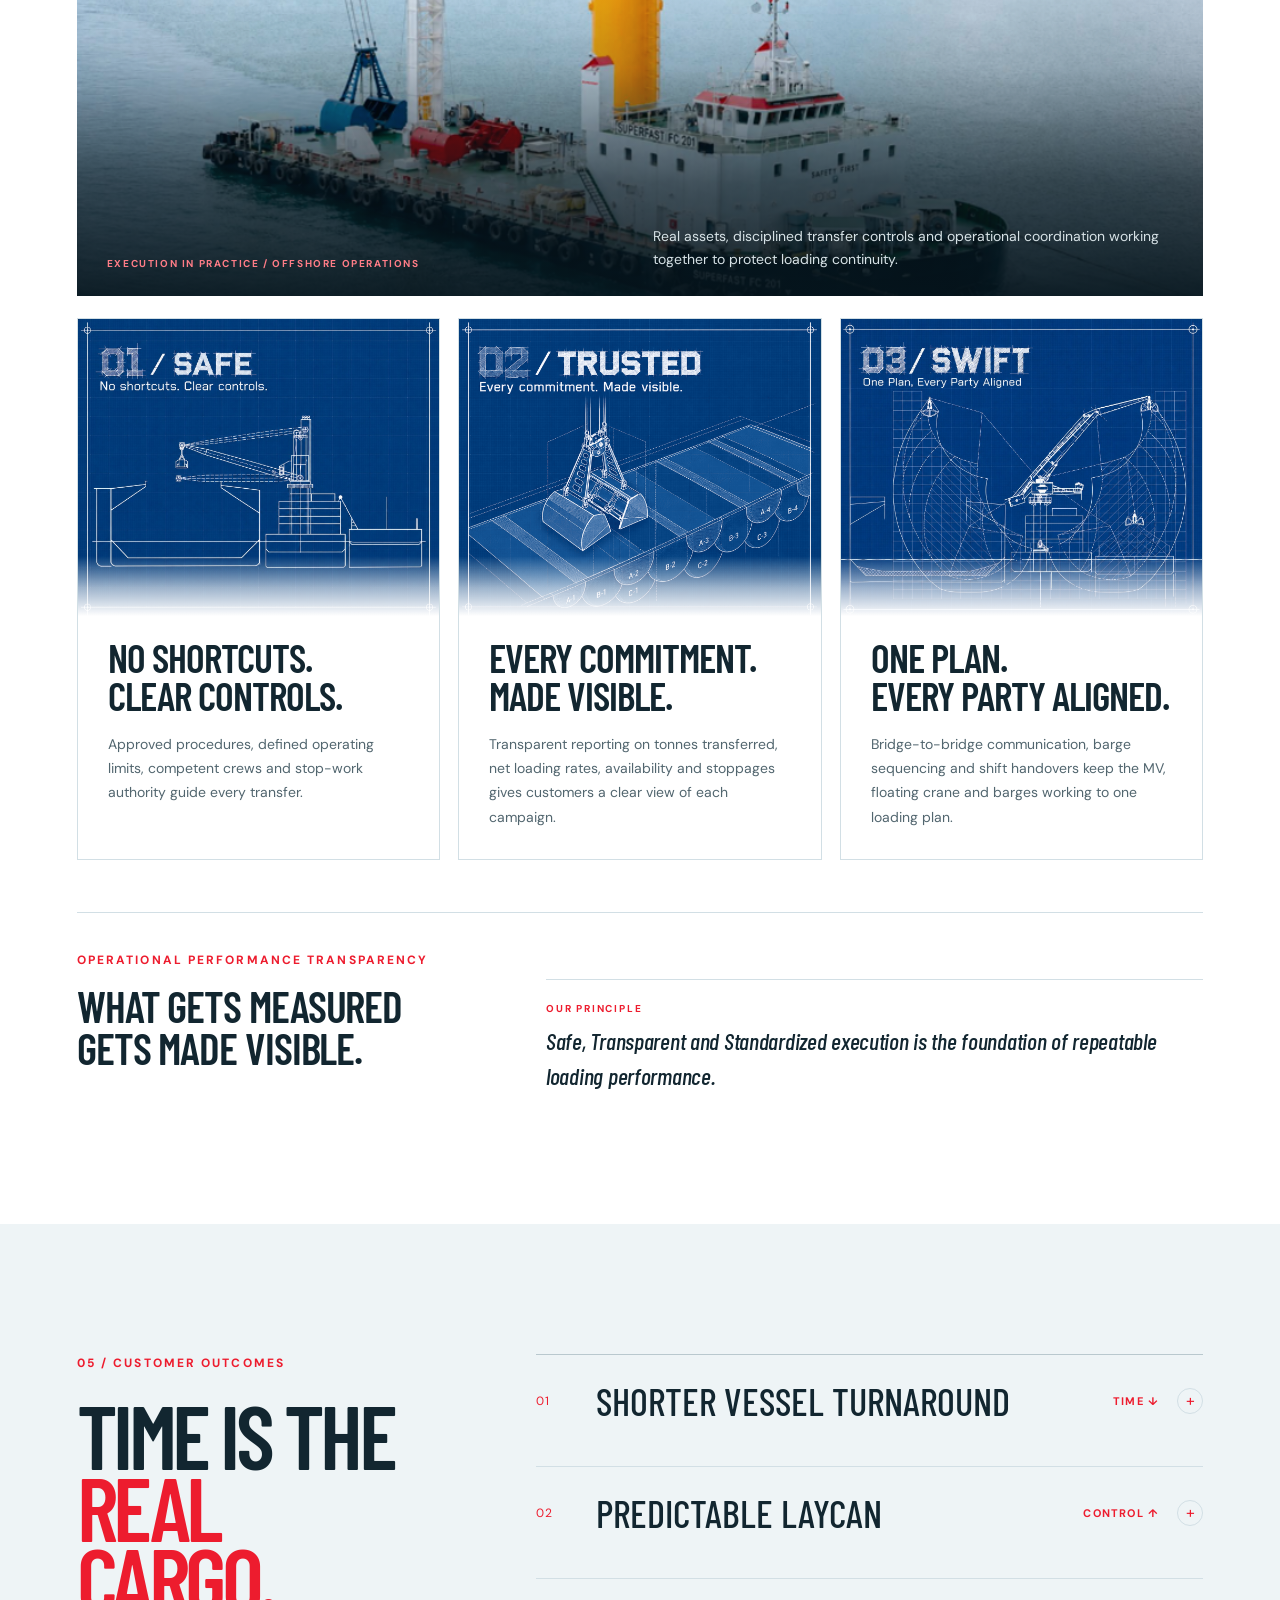
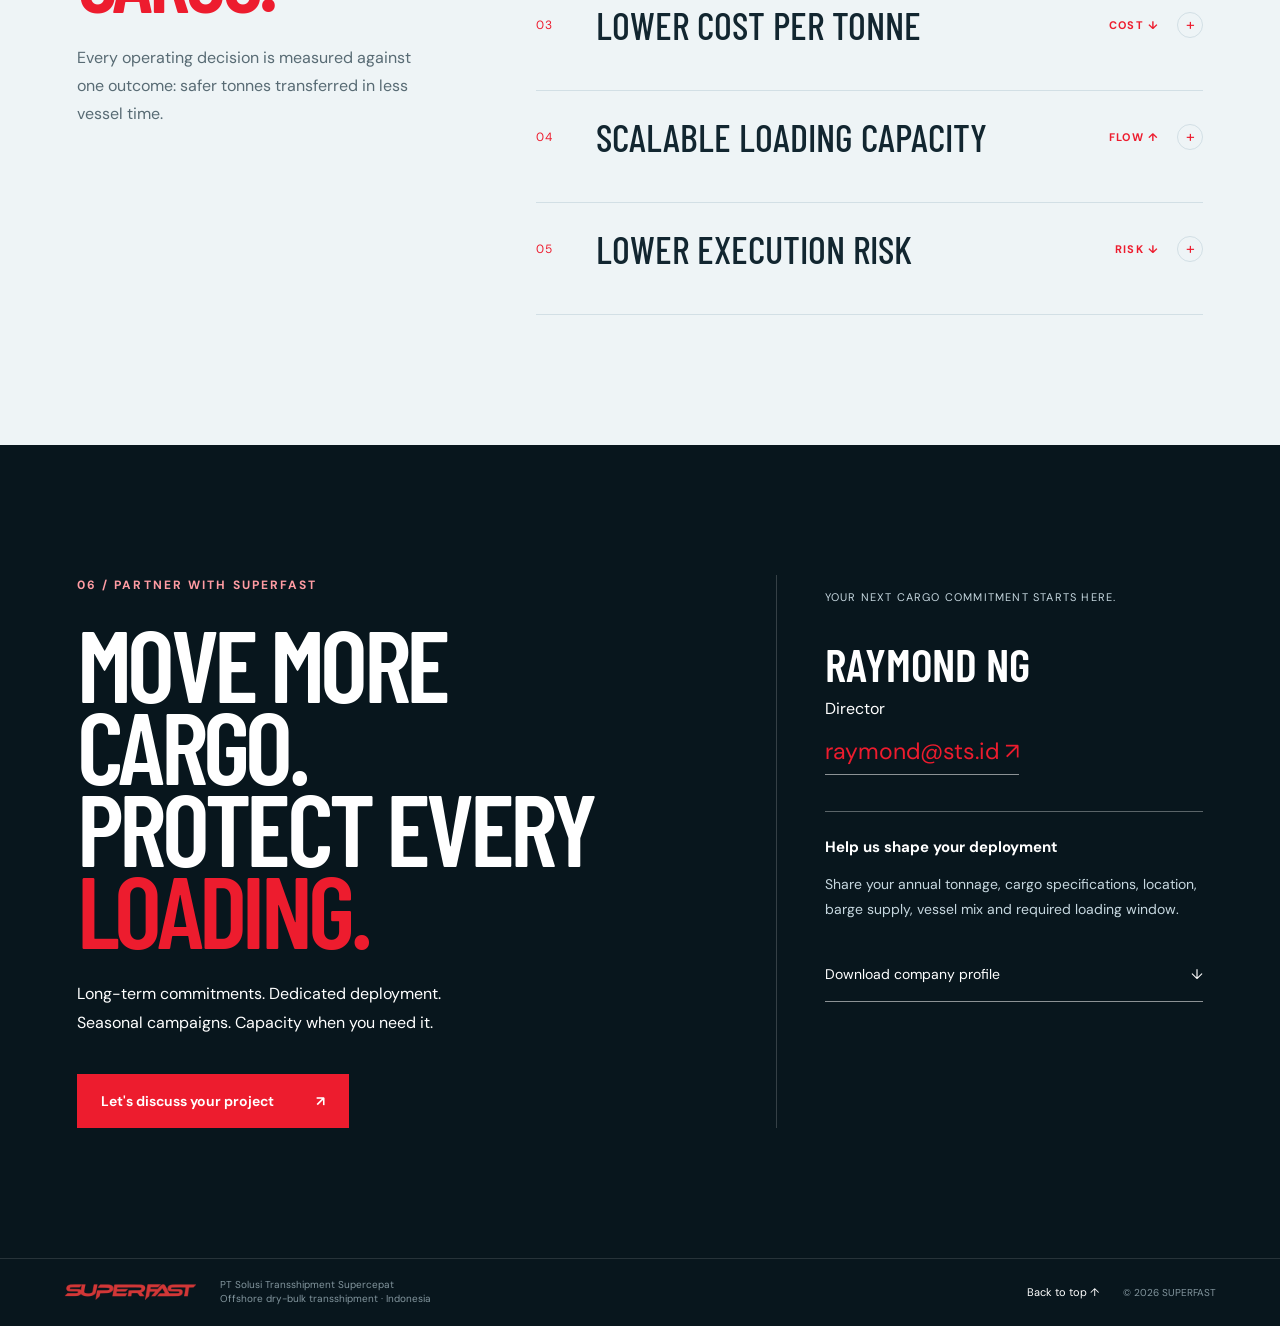
==== commit 361f5928: "Add varied watercolor masks and edge-bleeding availability images" ====
--- a/index.html
+++ b/index.html
@@ -37,7 +37,7 @@
         href="https://fonts.googleapis.com/css2?family=Barlow+Condensed:wght@500;600;700&family=DM+Sans:wght@400;450;500;600;650;700&display=swap">
     <link rel="stylesheet" href="style.css?v=20260928-perf1">
     <link rel="stylesheet" href="revamp.css?v=20260930-hse4">
-    <link rel="stylesheet" href="availability.css?v=20261102-1">
+    <link rel="stylesheet" href="availability.css?v=20261102-2">
     <link rel="preload" as="image" href="assets/mobile-hero-superfast.png" media="(max-width: 760px)"
         fetchpriority="high">
 
@@ -422,7 +422,7 @@
         <p>PT Solusi Transshipment Supercepat<br>Offshore dry-bulk transshipment · Indonesia</p><a href="#home">Back to
             top ↑</a><small>© <span id="year">2026</span> SUPERFAST</small>
     </footer>
-    <script type="module" src="app.js?v=20261102-availability1"></script>
+    <script type="module" src="app.js?v=20261102-availability2"></script>
 </body>
 
 </html>
--- a/availability.css
+++ b/availability.css
@@ -1,10 +1,15 @@
+/* Let only the image bleed through the section gutter. */
+#reliability { padding-bottom: 0 !important; }
+#reliability .reliability-list { display: flex; flex-direction: column; min-width: 0; }
+#reliability .reliability-title { padding-bottom: 32px; }
+
 /* Section 03 only. Retire the legacy 90/96px marquee footprint for photography.
    ID scoping intentionally wins over revamp.css's historical !important rules. */
 #reliability .reliability-showcase {
   position: relative !important;
   display: block !important;
   isolation: isolate;
-  width: 100% !important;
+  width: calc(100% + var(--availability-bleed, 0px)) !important;
   max-width: none !important;
   height: clamp(280px, 22vw, 420px) !important;
   min-height: 0 !important;
@@ -12,9 +17,10 @@
   margin: 18px 0 0 !important;
   padding: 0 !important;
   border: 0 !important;
-  overflow: hidden !important;
-  background: #0a2733 !important;
-  border-radius: 14% 9% 12% 7% / 21% 15% 16% 12%;
+  overflow: visible !important;
+  background: transparent !important;
+  border-radius: 0;
+  flex: 1 0 auto;
 }
 
 #reliability .reliability-showcase > .reliability-photo-panel {
@@ -32,6 +38,14 @@
   visibility: hidden !important;
   pointer-events: none !important;
   transition: opacity .3s ease, visibility .3s ease !important;
+  background: transparent !important;
+  overflow: visible !important;
+  -webkit-mask-image: var(--availability-crop, url("assets/availability-crop-0.svg"));
+  mask-image: var(--availability-crop, url("assets/availability-crop-0.svg"));
+  -webkit-mask-size: 100% 100%;
+  mask-size: 100% 100%;
+  -webkit-mask-repeat: no-repeat;
+  mask-repeat: no-repeat;
 }
 
 #reliability .reliability-showcase > .is-active {
@@ -51,15 +65,15 @@
   transform: none !important;
 }
 
-/* Original organic sprite wipe inspired by Codrops' Demo 1 mask technique.
-   Only the incoming image is masked; the previous image fades underneath. */
+/* Three original watercolor bloom sprites inspired by Codrops' Demo 1 mask technique.
+   The figure retains its watercolor crop after the incoming image is revealed. */
 @supports (mask-image: url("assets/availability-reveal.svg")) or (-webkit-mask-image: url("assets/availability-reveal.svg")) {
   @media (prefers-reduced-motion: no-preference) {
     #reliability .is-in-view > .is-active img {
       -webkit-mask-image: url("assets/availability-reveal.svg");
       mask-image: url("assets/availability-reveal.svg");
-      -webkit-mask-size: 2400% 100%;
-      mask-size: 2400% 100%;
+      -webkit-mask-size: 2400% 300%;
+      mask-size: 2400% 300%;
       -webkit-mask-repeat: no-repeat;
       mask-repeat: no-repeat;
       animation: availability-image-reveal .85s steps(23) both;
@@ -68,8 +82,8 @@
 }
 
 @keyframes availability-image-reveal {
-  from { -webkit-mask-position: 0% 0; mask-position: 0% 0; }
-  to { -webkit-mask-position: 100% 0; mask-position: 100% 0; }
+  from { -webkit-mask-position: 0% var(--availability-mask-row, 0%); mask-position: 0% var(--availability-mask-row, 0%); }
+  to { -webkit-mask-position: 100% var(--availability-mask-row, 0%); mask-position: 100% var(--availability-mask-row, 0%); }
 }
 
 @media (max-width: 760px) {
